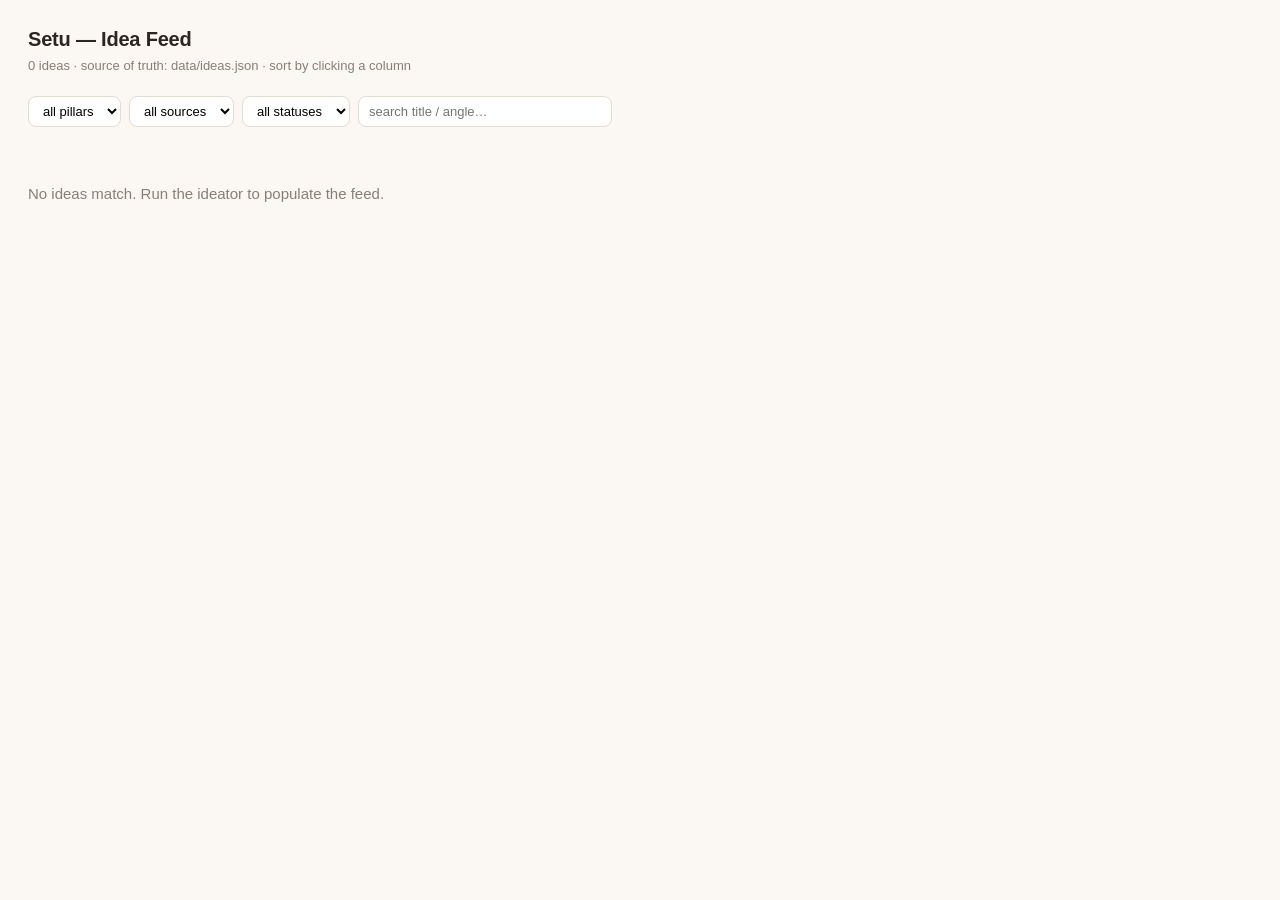
==== data/ideas-dashboard.html @ fad583c0 "chore: daily snapshot 2026-05-31" ====
<!doctype html>
<html lang="en"><head><meta charset="utf-8">
<meta name="viewport" content="width=device-width, initial-scale=1">
<title>Setu — Idea Feed</title>
<style>
  :root { --bg:#FBF7F2; --ink:#2B2622; --muted:#8A7F75; --line:#E6DCD0; --terra:#C25A3C; }
  * { box-sizing:border-box; }
  body { margin:0; font:15px/1.5 -apple-system,Segoe UI,Roboto,sans-serif; background:var(--bg); color:var(--ink); }
  header { padding:24px 28px 12px; }
  h1 { margin:0; font-size:20px; letter-spacing:-.01em; }
  .sub { color:var(--muted); font-size:13px; margin-top:2px; }
  .controls { display:flex; gap:8px; flex-wrap:wrap; padding:8px 28px 16px; }
  .controls select, .controls input { padding:6px 10px; border:1px solid var(--line); border-radius:8px; background:#fff; font-size:13px; }
  table { width:calc(100% - 56px); margin:0 28px 40px; border-collapse:collapse; background:#fff; border:1px solid var(--line); border-radius:12px; overflow:hidden; }
  th, td { text-align:left; padding:10px 12px; border-bottom:1px solid var(--line); vertical-align:top; }
  th { font-size:12px; text-transform:uppercase; letter-spacing:.04em; color:var(--muted); cursor:pointer; user-select:none; white-space:nowrap; }
  th:hover { color:var(--ink); }
  tr:last-child td { border-bottom:none; }
  .score { font-weight:700; font-variant-numeric:tabular-nums; }
  .title { font-weight:600; }
  .angle { color:var(--muted); font-size:13px; margin-top:2px; }
  .proof { font-size:12px; color:var(--terra); margin-top:4px; }
  .badge { display:inline-block; padding:2px 8px; border-radius:999px; font-size:11px; color:#fff; white-space:nowrap; }
  .dims { font-size:11px; color:var(--muted); font-variant-numeric:tabular-nums; white-space:nowrap; }
  .empty { padding:40px 28px; color:var(--muted); }
</style></head>
<body>
<header>
  <h1>Setu — Idea Feed</h1>
  <div class="sub">0 ideas · source of truth: data/ideas.json · sort by clicking a column</div>
</header>
<div class="controls">
  <select id="f-pillar"><option value="">all pillars</option></select>
  <select id="f-source"><option value="">all sources</option></select>
  <select id="f-status"><option value="">all statuses</option></select>
  <input id="f-search" placeholder="search title / angle…" size="28">
</div>
<div id="mount"></div>
<script>
const IDEAS = [];
const PILLAR_COLORS = {"build-receipts": "#C25A3C", "plain-english-takes": "#2F6F6A", "build-in-public": "#7A5C9E", "build-in-public-setu": "#7A5C9E", "contrarian": "#B5852A", "instagram-creative": "#9E5C7A"};
const SOURCE_BADGE = {"agent": "#2F6F6A", "user": "#C25A3C", "sister": "#9E5C7A"};
let sortKey = "total_score", sortDir = -1;

function uniq(key){ return [...new Set(IDEAS.map(i=>i[key]).filter(Boolean))].sort(); }
function fill(id,key){ const s=document.getElementById(id); uniq(key).forEach(v=>{const o=document.createElement("option");o.value=v;o.textContent=v;s.appendChild(o);}); }
fill("f-pillar","pillar"); fill("f-source","source"); fill("f-status","status");

function dims(s){ if(!s) return ""; const k=["pillar_fit","value_fit","new_info","lived_exp","proof_level","timeliness","effort"]; const lbl=["P","V","N","L","Pf","T","E"]; return k.map((x,i)=>lbl[i]+s[x]).join(" "); }

function render(){
  const fp=f("f-pillar"),fs=f("f-source"),fst=f("f-status"),q=f("f-search").toLowerCase();
  let rows=IDEAS.filter(i=>(!fp||i.pillar===fp)&&(!fs||i.source===fs)&&(!fst||i.status===fst)&&(!q||((i.title||"")+(i.angle||"")).toLowerCase().includes(q)));
  rows.sort((a,b)=>{const x=a[sortKey]??"",y=b[sortKey]??""; return (x>y?1:x<y?-1:0)*sortDir;});
  const mount=document.getElementById("mount");
  if(!rows.length){ mount.innerHTML='<div class="empty">No ideas match. Run the ideator to populate the feed.</div>'; return; }
  const head=[["title","Idea"],["pillar","Pillar"],["source","Source"],["total_score","Score"],["status","Status"]];
  let h='<table><thead><tr>'+head.map(([k,l])=>`<th data-k="${k}">${l}${sortKey===k?(sortDir<0?" ▾":" ▴"):""}</th>`).join("")+'<th>Dimensions</th></tr></thead><tbody>';
  rows.forEach(i=>{
    const pc=PILLAR_COLORS[i.pillar]||"#888", sc=SOURCE_BADGE[i.source]||"#888";
    h+=`<tr>
      <td><div class="title">${esc(i.title)}</div><div class="angle">${esc(i.angle||"")}</div>${i.proof_plan?`<div class="proof">▸ ${esc(i.proof_plan)}</div>`:""}</td>
      <td><span class="badge" style="background:${pc}">${esc(i.pillar||"")}</span></td>
      <td><span class="badge" style="background:${sc}">${esc(i.source||"")}</span></td>
      <td class="score">${(i.total_score??0).toFixed(2)}</td>
      <td>${esc(i.status||"")}</td>
      <td class="dims">${dims(i.scores)}</td>
    </tr>`;
  });
  mount.innerHTML=h+'</tbody></table>';
  mount.querySelectorAll("th[data-k]").forEach(th=>th.onclick=()=>{const k=th.dataset.k; if(sortKey===k)sortDir*=-1; else{sortKey=k;sortDir=(k==="total_score")?-1:1;} render();});
}
function f(id){return document.getElementById(id).value;}
function esc(s){return (s||"").replace(/[&<>]/g,c=>({"&":"&amp;","<":"&lt;",">":"&gt;"}[c]));}
["f-pillar","f-source","f-status","f-search"].forEach(id=>document.getElementById(id).oninput=render);
render();
</script>
</body></html>
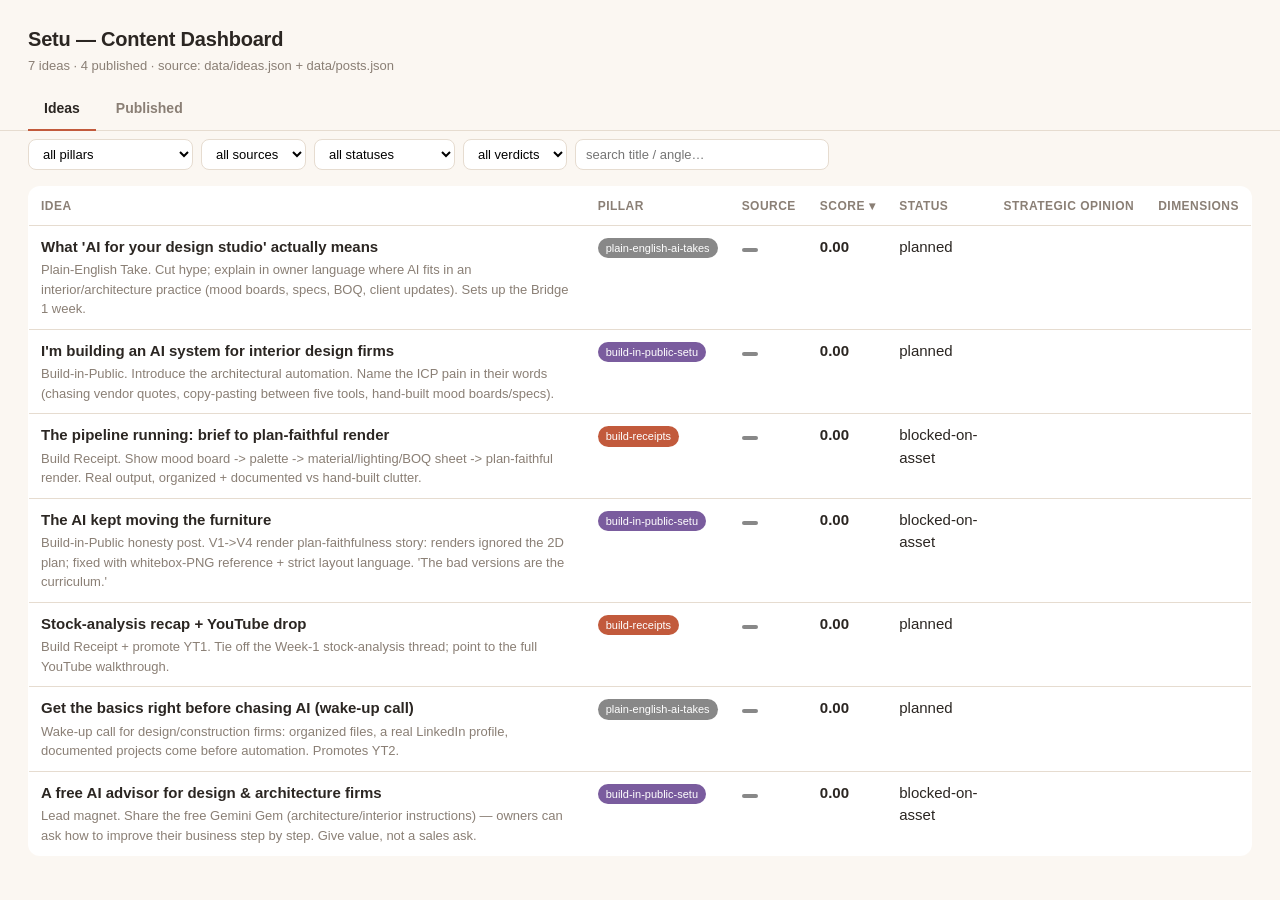
==== commit 90c7da50: "content-ideator v0.2: live router, Gemini Flash primary, strategic critique, weekly scheduler, publi" ====
--- a/data/ideas-dashboard.html
+++ b/data/ideas-dashboard.html
@@ -20,26 +20,55 @@
   .title { font-weight:600; }
   .angle { color:var(--muted); font-size:13px; margin-top:2px; }
   .proof { font-size:12px; color:var(--terra); margin-top:4px; }
+  .verdict-reason { font-size:12px; color:var(--muted); margin-top:3px; font-style:italic; }
+  .verdict-when { font-size:11px; color:var(--ink); margin-top:2px; }
   .badge { display:inline-block; padding:2px 8px; border-radius:999px; font-size:11px; color:#fff; white-space:nowrap; }
   .dims { font-size:11px; color:var(--muted); font-variant-numeric:tabular-nums; white-space:nowrap; }
   .empty { padding:40px 28px; color:var(--muted); }
+  .tabs { display:flex; gap:4px; padding:0 28px; border-bottom:1px solid var(--line); }
+  .tab { padding:10px 16px; font-size:14px; font-weight:600; color:var(--muted); cursor:pointer; border-bottom:2px solid transparent; margin-bottom:-1px; }
+  .tab.active { color:var(--ink); border-bottom-color:var(--terra); }
+  .pane { display:none; }
+  .pane.active { display:block; }
+  a.postlink { color:var(--terra); text-decoration:none; }
+  a.postlink:hover { text-decoration:underline; }
+  .nolink { color:var(--muted); font-size:12px; }
 </style></head>
 <body>
 <header>
-  <h1>Setu — Idea Feed</h1>
-  <div class="sub">0 ideas · source of truth: data/ideas.json · sort by clicking a column</div>
+  <h1>Setu — Content Dashboard</h1>
+  <div class="sub">7 ideas · 4 published · source: data/ideas.json + data/posts.json</div>
 </header>
-<div class="controls">
-  <select id="f-pillar"><option value="">all pillars</option></select>
-  <select id="f-source"><option value="">all sources</option></select>
-  <select id="f-status"><option value="">all statuses</option></select>
-  <input id="f-search" placeholder="search title / angle…" size="28">
+<div class="tabs">
+  <div class="tab active" data-pane="ideas">Ideas</div>
+  <div class="tab" data-pane="published">Published</div>
 </div>
-<div id="mount"></div>
+
+<div class="pane active" id="pane-ideas">
+  <div class="controls">
+    <select id="f-pillar"><option value="">all pillars</option></select>
+    <select id="f-source"><option value="">all sources</option></select>
+    <select id="f-status"><option value="">all statuses</option></select>
+    <select id="f-verdict"><option value="">all verdicts</option><option value="post_now">post now</option><option value="post_later">post later</option><option value="drop">drop</option></select>
+    <input id="f-search" placeholder="search title / angle…" size="28">
+  </div>
+  <div id="mount"></div>
+</div>
+
+<div class="pane" id="pane-published">
+  <div class="controls">
+    <select id="pf-platform"><option value="">all platforms</option></select>
+    <select id="pf-pillar"><option value="">all pillars</option></select>
+    <input id="pf-search" placeholder="search topic…" size="28">
+  </div>
+  <div id="pmount"></div>
+</div>
 <script>
-const IDEAS = [];
+const IDEAS = [{"id": "idea-001", "week": 2, "slot": "2026-06-01", "platform": "linkedin", "pillar": "plain-english-ai-takes", "title": "What 'AI for your design studio' actually means", "angle": "Plain-English Take. Cut hype; explain in owner language where AI fits in an interior/architecture practice (mood boards, specs, BOQ, client updates). Sets up the Bridge 1 week.", "icp": "Bridge 01 \u2014 interior/architecture/construction firms", "asset": null, "cta": "none", "status": "planned", "notes": "Keep it concrete with one interior example. No jargon."}, {"id": "idea-002", "week": 2, "slot": "2026-06-02", "platform": "linkedin", "pillar": "build-in-public-setu", "title": "I'm building an AI system for interior design firms", "angle": "Build-in-Public. Introduce the architectural automation. Name the ICP pain in their words (chasing vendor quotes, copy-pasting between five tools, hand-built mood boards/specs).", "icp": "Bridge 01", "asset": null, "cta": "none", "status": "planned", "notes": "First public Bridge 1 proof signal. Bridge metaphor hook."}, {"id": "idea-003", "week": 2, "slot": "2026-06-03", "platform": "linkedin", "pillar": "build-receipts", "title": "The pipeline running: brief to plan-faithful render", "angle": "Build Receipt. Show mood board -\u003e palette -\u003e material/lighting/BOQ sheet -\u003e plan-faithful render. Real output, organized + documented vs hand-built clutter.", "icp": "Bridge 01", "asset": {"type": "carousel_or_screenrec", "status": "NEEDS_USER", "note": "user supplies demo project + shareable render/sheets/screen-rec"}, "cta": "soft", "status": "blocked-on-asset", "notes": "Anonymize any real client name. Wed proof asset format TBD (screen-rec vs carousel)."}, {"id": "idea-004", "week": 2, "slot": "2026-06-04", "platform": "linkedin", "pillar": "build-in-public-setu", "title": "The AI kept moving the furniture", "angle": "Build-in-Public honesty post. V1-\u003eV4 render plan-faithfulness story: renders ignored the 2D plan; fixed with whitebox-PNG reference + strict layout language. 'The bad versions are the curriculum.'", "icp": "Bridge 01", "asset": {"type": "before_after_render", "status": "NEEDS_USER", "note": "user supplies V1 vs V4 render images"}, "cta": "soft", "status": "blocked-on-asset", "notes": "Strongest trust post of the week. Visual."}, {"id": "idea-005", "week": 2, "slot": "2026-06-05", "platform": "linkedin", "pillar": "build-receipts", "title": "Stock-analysis recap + YouTube drop", "angle": "Build Receipt + promote YT1. Tie off the Week-1 stock-analysis thread; point to the full YouTube walkthrough.", "icp": "general / intro", "asset": {"type": "youtube_link", "ref": "YT1", "source": "/Users/sistaseetaram/Desktop/Claude/LoomWalkthroughs/final_v2_nohud_1.2x.mp4", "status": "edit-ready"}, "cta": "none", "status": "planned", "notes": "First YouTube upload. Promote once on LinkedIn."}, {"id": "idea-006", "week": 2, "slot": "2026-06-06", "platform": "linkedin", "pillar": "plain-english-ai-takes", "title": "Get the basics right before chasing AI (wake-up call)", "angle": "Wake-up call for design/construction firms: organized files, a real LinkedIn profile, documented projects come before automation. Promotes YT2.", "icp": "Bridge 01", "asset": {"type": "youtube_link", "ref": "YT2", "status": "to-record"}, "cta": "soft (free Gem teaser)", "status": "planned", "notes": "LECTURE RISK \u2014 frame as 'here's what I keep seeing work', not 'you're doing it wrong'. Hard five-value check on Respect-the-owner before publish."}, {"id": "idea-007", "week": 2, "slot": "2026-06-07", "platform": "linkedin", "pillar": "build-in-public-setu", "title": "A free AI advisor for design \u0026 architecture firms", "angle": "Lead magnet. Share the free Gemini Gem (architecture/interior instructions) \u2014 owners can ask how to improve their business step by step. Give value, not a sales ask.", "icp": "Bridge 01", "asset": {"type": "gem_link", "status": "NEEDS_USER", "note": "user supplies public Gem URL + access method; lead capture is manual for now (DM automation is the separate outreach project)"}, "cta": "free tool (the real CTA of the week)", "status": "blocked-on-asset", "notes": "Closes YT2. Soft, value-first."}];
+const POSTS = [{"id": "post-004", "pillar": "build-receipts", "platform": "linkedin", "status": "published", "url": "https://www.linkedin.com/posts/sista-seetaram_n8n-buildinpublic-aiautomation-ugcPost-7466532934515122176-mPCr/", "hook": "Same workflow. Three versions. 94% cheaper.", "body": "Same workflow. Three versions. 94% cheaper.\n\nI recorded the walkthrough for my n8n stock analysis workflow.\n\nVersion 1 was one giant prompt.\nStatic company data, live prices, analysis rules, formatting rules. Everything went into one envelope.\n\nIt worked as a demo.\nIt cost about $1 per report.\n\nVersion 2 split the work into subworkflows: financials, stock data, index data, and formatting.\n\nBetter structure. Still not enough.\n\nVersion 3 added one small question before anything ran:\n\nDo I actually need to generate this report again?\n\nThat changed the cost from $1 to $0.06 per report.\nSame baseline model. Same output. 94% lower cost.\n\nThe useful part was not the final workflow.\n\nIt was the two bad versions before it.\n\nVariable names pointing nowhere.\nData mapping errors.\nNodes running too long on malformed input.\nThree nights lost to one character in one field name.\n\nMost tutorials show the finished automation.\nThey skip the versions that taught you why it works.\n\nThat is the part I am trying to document.\n\nV4 is already being rebuilt on a different architecture.\n\nWhat version are you on?\n\n#n8n #buildinpublic #AIautomation", "hashtags": ["#n8n", "#buildinpublic", "#AIautomation"], "topic": "Loom walkthrough: n8n stock analysis workflow evolution from $1 to $0.06 per report", "asset": {"type": "native_video", "path": "/Users/sistaseetaram/Desktop/Claude/LoomWalkthroughs/edit/final_v2_nohud_1.2x.mp4", "duration_seconds": 166.8, "source_loom": "https://www.loom.com/share/010fe108a29c4ed181aac42e0e3f9805"}, "numbers": {"cost_v1_usd": 1.0, "cost_v3_usd": 0.06, "cost_reduction_pct": 94, "video_duration_seconds": 166.8, "recording_speed": 1.2}, "word_count": 190, "created_at": "2026-05-30", "scheduled_at": null, "published_at": "2026-05-30"}, {"id": "post-003", "pillar": "build-in-public-setu", "platform": "linkedin", "status": "published", "url": "https://www.linkedin.com/posts/sista-seetaram_aiadoption-workflowautomation-share-7465485954850549760-5YWg/", "hook": "Setu brand values post", "body": "Brand values post \u2014 source: setu-brand-values-current-work.png. Values: Work not tech, Quiet over loud, Respect owners, Ship don't slide, Map before build. Current work: Bridge Zero + Setu Library.", "hashtags": ["#aiadoption", "#workflowautomation"], "topic": "Setu brand values \u2014 quiet principles for practical AI", "numbers": {}, "word_count": null, "created_at": "2026-05-28", "scheduled_at": null, "published_at": "2026-05-28"}, {"id": "post-002", "pillar": "build-in-public", "platform": "linkedin", "status": "published", "url": "https://www.linkedin.com/posts/sista-seetaram_buildinpublic-setu-share-7464732605263978496-JozW/", "hook": "Day 1 of building Setu in public.", "body": "Day 1 of building Setu in public.\n\nHere's what I shipped:\n\nA content system that routes every AI model call through a fallback chain. Primary fails \u2192 secondary. Secondary fails \u2192 tertiary. Automatic.\n\n8 task types. 3 models each. One router.\n\nAlso wrote 11 workflow SOPs. Platform rules, content pillars, audit schedules. The kind of documentation that makes the second week faster than the first.\n\n$5/day circuit breaker on Claude API. Costs stay tracked. No surprise bills.\n\nThat's how I build \u2014 foundation before facade.\n\nDo you build the infrastructure first, or ship and fix?\n\n#buildinpublic #setu", "hashtags": ["#buildinpublic", "#setu"], "topic": "Day 1 Setu launch \u2014 infrastructure shipped: model router, 11 SOPs, cost circuit breaker", "numbers": {"task_types": 8, "models_per_task": 3, "sops_written": 11, "daily_cost_circuit_breaker_usd": 5}, "word_count": 105, "created_at": "2026-05-23", "scheduled_at": null, "published_at": "2026-05-25"}, {"id": "post-001", "pillar": "build-receipts", "platform": "linkedin", "status": "published", "hook": "Same project. Third version. Finally makes sense.", "body": "Same project. Third version. Finally makes sense.\n\nV1: one massive prompt, everything fed in. $1 per report. Architecture: embarrassing.\n\nV2: discovered subworkflows. Split prompts. Static data separated from dynamic. Cost dropped.\n\nV3: verification before fetching. The model only sees what it needs.\n\n$0.06 per report now.\n\nI spent weeks before this following tutorials. Built every template. Understood nothing \u2014 because their data flows weren't breaking. Mine weren't either, because they weren't mine.\n\nNobody ships a good automation on the first try. Most tutorials show the finished thing. They skip the three versions before it.\n\nThe frustration is the curriculum.\n\nData mapping errors. Variable names pointing nowhere. A node running forever on malformed input. That's the actual class.\n\nV4 is coming.\n\nWhat version are you on?\n\n#n8n #buildinpublic", "hashtags": ["#n8n", "#buildinpublic"], "topic": "n8n stock analysis automation \u2014 3-version evolution, $1 \u2192 $0.06 cost reduction", "numbers": {"cost_v1_usd": 1.0, "cost_v3_usd": 0.06, "cost_reduction_pct": 94}, "word_count": 150, "created_at": "2026-05-23", "scheduled_at": null, "published_at": "2026-05-23"}];
 const PILLAR_COLORS = {"build-receipts": "#C25A3C", "plain-english-takes": "#2F6F6A", "build-in-public": "#7A5C9E", "build-in-public-setu": "#7A5C9E", "contrarian": "#B5852A", "instagram-creative": "#9E5C7A"};
 const SOURCE_BADGE = {"agent": "#2F6F6A", "user": "#C25A3C", "sister": "#9E5C7A"};
+const VERDICT_COLORS = {"post_now": "#2A7A4A", "post_later": "#B5852A", "drop": "#9E3030"};
 let sortKey = "total_score", sortDir = -1;
 
 function uniq(key){ return [...new Set(IDEAS.map(i=>i[key]).filter(Boolean))].sort(); }
@@ -48,14 +77,25 @@
 
 function dims(s){ if(!s) return ""; const k=["pillar_fit","value_fit","new_info","lived_exp","proof_level","timeliness","effort"]; const lbl=["P","V","N","L","Pf","T","E"]; return k.map((x,i)=>lbl[i]+s[x]).join(" "); }
 
+function verdictCell(op){
+  if(!op) return "";
+  const vc=VERDICT_COLORS[op.verdict]||"#888";
+  const label=(op.verdict||"").replace(/_/g," ");
+  return `<span class="badge" style="background:${vc}">${esc(label)}</span>`
+    +(op.reason?`<div class="verdict-reason">${esc(op.reason)}</div>`:"")
+    +(op.when_to_post&&op.when_to_post!=="now"?`<div class="verdict-when">→ ${esc(op.when_to_post)}</div>`:"");
+}
+
+function getVerdict(i){ return i.strategic_opinion&&i.strategic_opinion.verdict||""; }
+
 function render(){
-  const fp=f("f-pillar"),fs=f("f-source"),fst=f("f-status"),q=f("f-search").toLowerCase();
-  let rows=IDEAS.filter(i=>(!fp||i.pillar===fp)&&(!fs||i.source===fs)&&(!fst||i.status===fst)&&(!q||((i.title||"")+(i.angle||"")).toLowerCase().includes(q)));
+  const fp=f("f-pillar"),fs=f("f-source"),fst=f("f-status"),fv=f("f-verdict"),q=f("f-search").toLowerCase();
+  let rows=IDEAS.filter(i=>(!fp||i.pillar===fp)&&(!fs||i.source===fs)&&(!fst||i.status===fst)&&(!fv||getVerdict(i)===fv)&&(!q||((i.title||"")+(i.angle||"")).toLowerCase().includes(q)));
   rows.sort((a,b)=>{const x=a[sortKey]??"",y=b[sortKey]??""; return (x>y?1:x<y?-1:0)*sortDir;});
   const mount=document.getElementById("mount");
   if(!rows.length){ mount.innerHTML='<div class="empty">No ideas match. Run the ideator to populate the feed.</div>'; return; }
   const head=[["title","Idea"],["pillar","Pillar"],["source","Source"],["total_score","Score"],["status","Status"]];
-  let h='<table><thead><tr>'+head.map(([k,l])=>`<th data-k="${k}">${l}${sortKey===k?(sortDir<0?" ▾":" ▴"):""}</th>`).join("")+'<th>Dimensions</th></tr></thead><tbody>';
+  let h='<table><thead><tr>'+head.map(([k,l])=>`<th data-k="${k}">${l}${sortKey===k?(sortDir<0?" ▾":" ▴"):""}</th>`).join("")+'<th>Strategic Opinion</th><th>Dimensions</th></tr></thead><tbody>';
   rows.forEach(i=>{
     const pc=PILLAR_COLORS[i.pillar]||"#888", sc=SOURCE_BADGE[i.source]||"#888";
     h+=`<tr>
@@ -64,6 +104,7 @@
       <td><span class="badge" style="background:${sc}">${esc(i.source||"")}</span></td>
       <td class="score">${(i.total_score??0).toFixed(2)}</td>
       <td>${esc(i.status||"")}</td>
+      <td>${verdictCell(i.strategic_opinion)}</td>
       <td class="dims">${dims(i.scores)}</td>
     </tr>`;
   });
@@ -72,7 +113,44 @@
 }
 function f(id){return document.getElementById(id).value;}
 function esc(s){return (s||"").replace(/[&<>]/g,c=>({"&":"&amp;","<":"&lt;",">":"&gt;"}[c]));}
-["f-pillar","f-source","f-status","f-search"].forEach(id=>document.getElementById(id).oninput=render);
+["f-pillar","f-source","f-status","f-verdict","f-search"].forEach(id=>document.getElementById(id).oninput=render);
+
+// ---- Published tab ----
+function puniq(key){ return [...new Set(POSTS.map(p=>p[key]).filter(Boolean))].sort(); }
+function pfill(id,key){ const s=document.getElementById(id); puniq(key).forEach(v=>{const o=document.createElement("option");o.value=v;o.textContent=v;s.appendChild(o);}); }
+pfill("pf-platform","platform"); pfill("pf-pillar","pillar");
+
+function prender(){
+  const fp=f("pf-platform"),fpi=f("pf-pillar"),q=f("pf-search").toLowerCase();
+  let rows=POSTS.filter(p=>(!fp||p.platform===fp)&&(!fpi||p.pillar===fpi)&&(!q||((p.topic||"")+(p.hook||"")).toLowerCase().includes(q)));
+  const mount=document.getElementById("pmount");
+  if(!rows.length){ mount.innerHTML='<div class="empty">No published posts yet.</div>'; return; }
+  let h='<table><thead><tr><th>Date</th><th>Where</th><th>Pillar</th><th>Post</th><th>Link</th></tr></thead><tbody>';
+  rows.forEach(p=>{
+    const pc=PILLAR_COLORS[p.pillar]||"#888";
+    const title=p.topic||p.hook||p.id;
+    const link=p.url?`<a class="postlink" href="${esc(p.url)}" target="_blank" rel="noopener">open ↗</a>`:'<span class="nolink">no link</span>';
+    h+=`<tr>
+      <td style="white-space:nowrap">${esc(p.published_at||p.created_at||"")}</td>
+      <td><span class="badge" style="background:#2F6F6A">${esc(p.platform||"")}</span></td>
+      <td><span class="badge" style="background:${pc}">${esc(p.pillar||"")}</span></td>
+      <td><div class="title">${esc(title)}</div></td>
+      <td>${link}</td>
+    </tr>`;
+  });
+  mount.innerHTML=h+'</tbody></table>';
+}
+["pf-platform","pf-pillar","pf-search"].forEach(id=>document.getElementById(id).oninput=prender);
+
+// ---- Tab switching ----
+document.querySelectorAll(".tab").forEach(t=>t.onclick=()=>{
+  document.querySelectorAll(".tab").forEach(x=>x.classList.remove("active"));
+  document.querySelectorAll(".pane").forEach(x=>x.classList.remove("active"));
+  t.classList.add("active");
+  document.getElementById("pane-"+t.dataset.pane).classList.add("active");
+});
+
 render();
+prender();
 </script>
 </body></html>
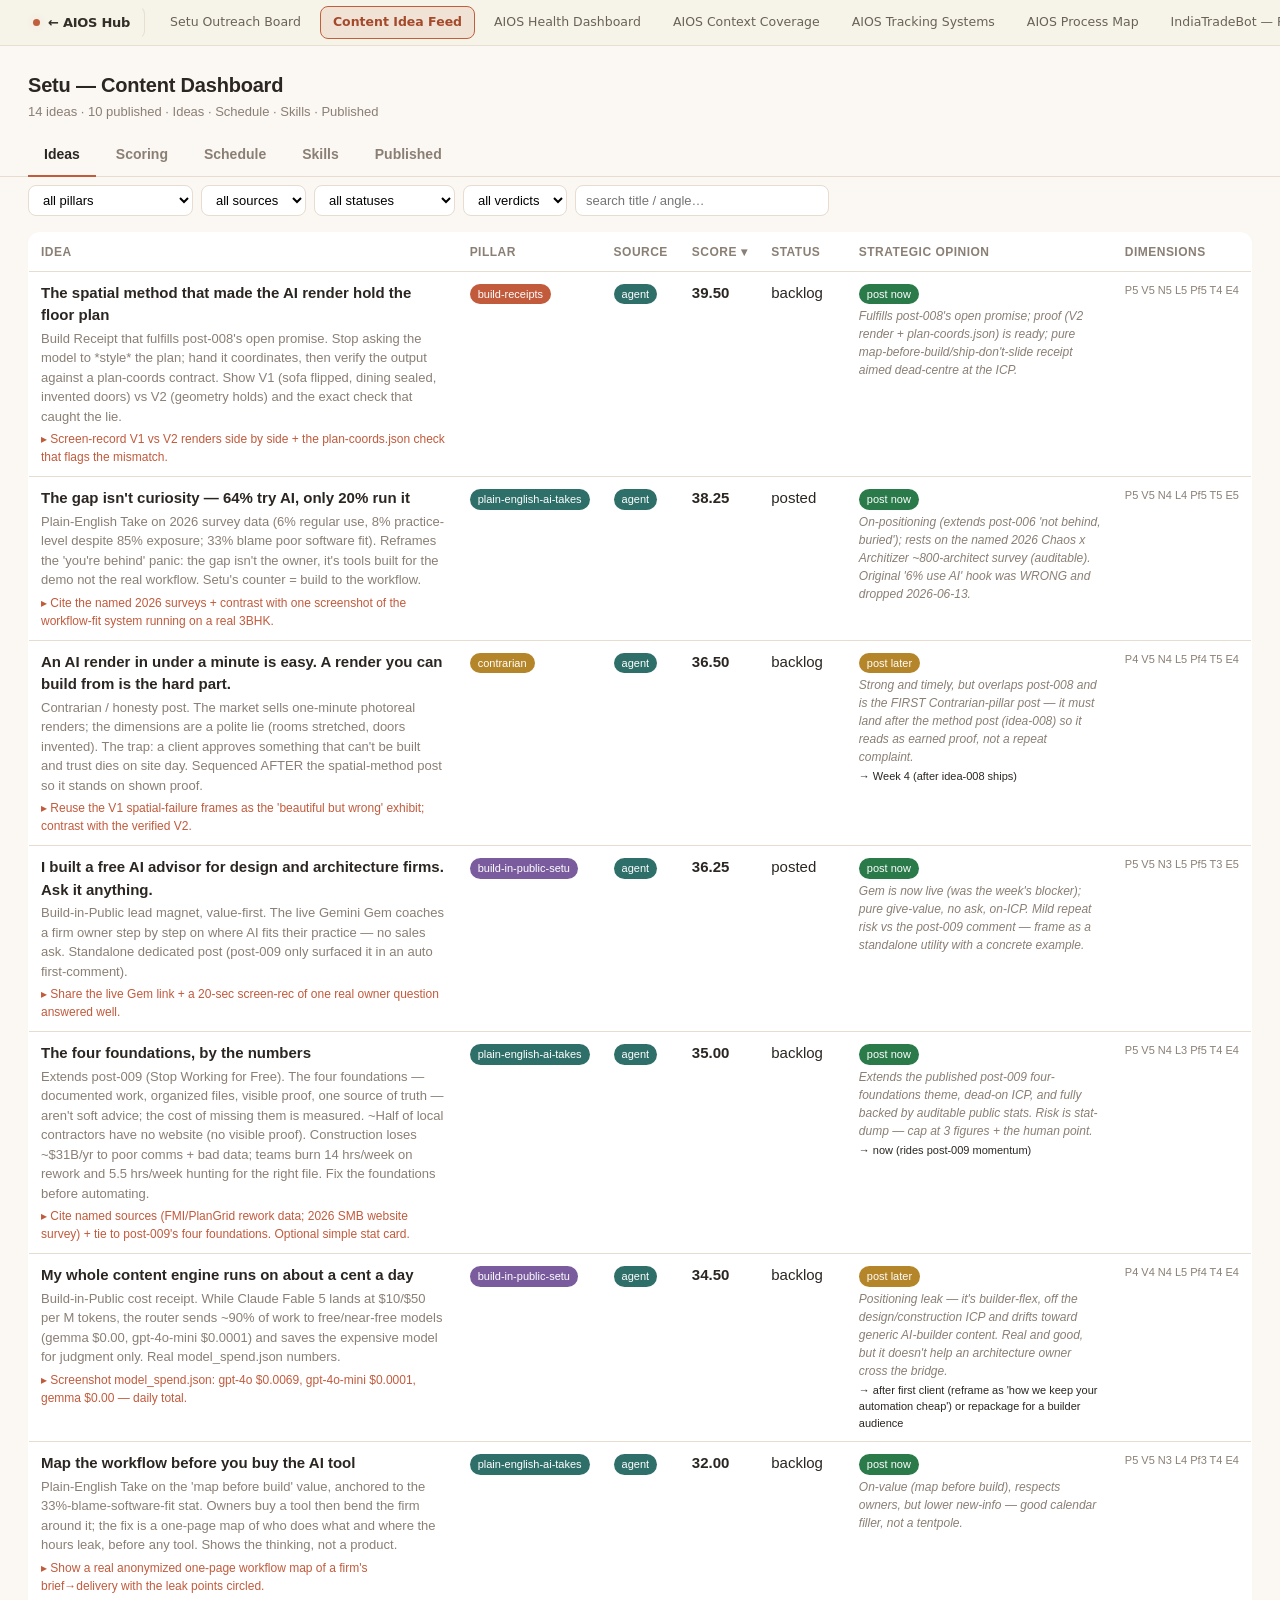
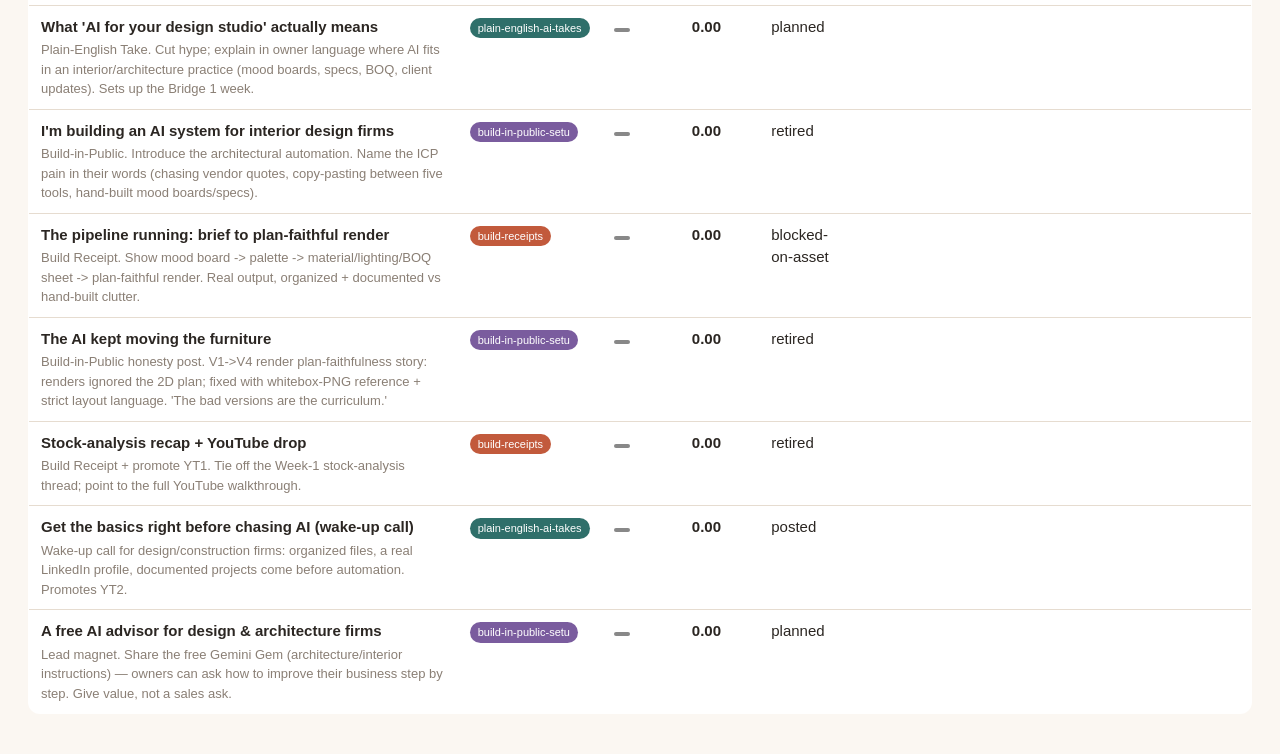
==== commit 4df24693: "chore: daily snapshot 2026-07-09" ====
--- a/data/ideas-dashboard.html
+++ b/data/ideas-dashboard.html
@@ -33,14 +33,53 @@
   a.postlink { color:var(--terra); text-decoration:none; }
   a.postlink:hover { text-decoration:underline; }
   .nolink { color:var(--muted); font-size:12px; }
+  .grp { margin:18px 28px 0; font-size:13px; text-transform:uppercase; letter-spacing:.05em; color:var(--muted); font-weight:700; }
+  .note { color:var(--muted); font-size:12px; margin-top:2px; }
+  .sumbar { display:flex; gap:8px; flex-wrap:wrap; padding:8px 28px 0; }
+  .sumpill { padding:4px 12px; border-radius:999px; font-size:12px; font-weight:700; color:#fff; }
+  .prep td { background:#FBF6EE; }
+  .legend2 { padding:12px 28px 0; color:var(--muted); font-size:12.5px; line-height:1.5; max-width:900px; }
+  .legend2 b { color:var(--terra); }
+  .scard { background:#fff; border:1px solid var(--line); border-radius:12px; margin:14px 28px; padding:16px 18px; max-width:760px; }
+  .scard-h { display:flex; justify-content:space-between; align-items:flex-start; gap:14px; flex-wrap:wrap; margin-bottom:12px; }
+  .scard-score { font-size:32px; font-weight:800; font-variant-numeric:tabular-nums; line-height:1; white-space:nowrap; }
+  .scard-score small { font-size:13px; color:var(--muted); font-weight:600; }
+  .scard-badges { margin-top:6px; display:flex; gap:6px; flex-wrap:wrap; }
+  .dimrow { display:grid; grid-template-columns:150px 1fr 26px; gap:10px; align-items:center; margin:6px 0; font-size:12px; }
+  .dimlbl { color:var(--ink); } .dimlbl span { color:var(--muted); }
+  .track { background:var(--line); border-radius:6px; height:12px; overflow:hidden; }
+  .fill { height:100%; border-radius:6px; }
+  .dimval { text-align:right; font-variant-numeric:tabular-nums; color:var(--muted); font-weight:700; }
+  .swatch { display:inline-block; width:10px; height:10px; border-radius:2px; vertical-align:middle; }
 </style></head>
 <body>
+<!-- AIOS-NAV-START -->
+<style>.aios-nav{--accent:#c15f3c;--accent-2:#a44a2b;--accent-bg:rgba(193,95,60,.11);--line:#e7dfd0;--text:#312f28;--muted:#6a6355}.aios-nav{position:sticky;top:0;z-index:60;display:flex;align-items:center;gap:6px;padding:0 20px;height:46px;overflow-x:auto;background:rgba(246,242,233,.92);backdrop-filter:saturate(140%) blur(12px);border-bottom:1px solid var(--line);font-family:-apple-system,BlinkMacSystemFont,"Segoe UI",system-ui,sans-serif}.aios-nav::-webkit-scrollbar{height:0}.aios-nav .aios-brand{display:flex;align-items:center;gap:8px;font-weight:700;font-size:13px;letter-spacing:-.02em;color:var(--text);padding-right:14px;margin-right:6px;border-right:1px solid var(--line);white-space:nowrap}.aios-nav .aios-brand .dot{width:7px;height:7px;border-radius:50%;background:var(--accent);box-shadow:0 0 8px var(--accent-bg)}.aios-nav a{display:inline-flex;align-items:center;gap:6px;padding:6px 12px;border-radius:8px;font-size:12.5px;font-weight:500;color:var(--muted);text-decoration:none;white-space:nowrap;transition:.13s;border:1px solid transparent}.aios-nav a:hover{color:var(--accent-2);background:var(--accent-bg);border-color:var(--accent-bg)}.aios-nav a.active{color:var(--accent-2);background:var(--accent-bg);border-color:var(--accent);font-weight:600}.aios-nav .aios-sp{flex:1}</style>
+<nav class="aios-nav">
+  <a href="file:///Users/sistaseetaram/Desktop/Antigravity/MyOSDemo/dashboards/index.html" class="aios-brand"><span class="dot"></span>&#8592; AIOS Hub</a>
+  <a href="file:///Users/sistaseetaram/Desktop/Claude/claude_projects/OutreachAutomation/dashboard/board.html">Setu Outreach Board</a>
+  <a href="file:///Users/sistaseetaram/Desktop/Claude/claude_projects/ContentGenerator/data/ideas-dashboard.html" class="active">Content Idea Feed</a>
+  <a href="file:///Users/sistaseetaram/Desktop/Antigravity/MyOSDemo/dashboards/health/index.html">AIOS Health Dashboard</a>
+  <a href="file:///Users/sistaseetaram/Desktop/Antigravity/MyOSDemo/dashboards/aios/context-coverage.html">AIOS Context Coverage</a>
+  <a href="file:///Users/sistaseetaram/Desktop/Antigravity/MyOSDemo/dashboards/aios/tracking-systems.html">AIOS Tracking Systems</a>
+  <a href="file:///Users/sistaseetaram/Desktop/Antigravity/MyOSDemo/dashboards/aios/process-map.html">AIOS Process Map</a>
+  <a href="file:///Users/sistaseetaram/Desktop/Claude/claude_projects/IndiaTradeBot/reports/summary.html">IndiaTradeBot — Phase 6.5 Backtest Gate</a>
+  <a href="file:///Users/sistaseetaram/Desktop/Claude/SharedInfra/model_orchestrator/dashboard.html">Model Orchestrator Panel</a>
+  <a href="file:///Users/sistaseetaram/Desktop/Antigravity/MyOSDemo/dashboards/aios/vault-status.html">AIOS Secrets World (Vault)</a>
+  <a href="file:///Users/sistaseetaram/Desktop/Antigravity/MyOSDemo/dashboards/aios/vault-manager.html">Vault Manager</a>
+  <span class="aios-sp"></span>
+</nav>
+<!-- AIOS-NAV-END -->
+
 <header>
   <h1>Setu — Content Dashboard</h1>
-  <div class="sub">7 ideas · 4 published · source: data/ideas.json + data/posts.json</div>
+  <div class="sub">14 ideas · 10 published · Ideas · Schedule · Skills · Published</div>
 </header>
 <div class="tabs">
   <div class="tab active" data-pane="ideas">Ideas</div>
+  <div class="tab" data-pane="scoring">Scoring</div>
+  <div class="tab" data-pane="schedule">Schedule</div>
+  <div class="tab" data-pane="skills">Skills</div>
   <div class="tab" data-pane="published">Published</div>
 </div>
 
@@ -55,6 +94,32 @@
   <div id="mount"></div>
 </div>
 
+<div class="pane" id="pane-scoring">
+  <div class="controls">
+    <select id="cf-pillar"><option value="">all pillars</option></select>
+    <select id="cf-verdict"><option value="">all verdicts</option><option value="post_now">post now</option><option value="post_later">post later</option><option value="drop">drop</option></select>
+  </div>
+  <div id="cmount"></div>
+</div>
+
+<div class="pane" id="pane-schedule">
+  <div class="controls">
+    <select id="sf-week"><option value="">all weeks</option></select>
+    <select id="sf-pillar"><option value="">all pillars</option></select>
+    <select id="sf-action"><option value="">all actions</option></select>
+  </div>
+  <div id="smount"></div>
+</div>
+
+<div class="pane" id="pane-skills">
+  <div class="controls">
+    <select id="kf-status"><option value="">all statuses</option></select>
+    <select id="kf-kind"><option value="">all kinds</option></select>
+    <input id="kf-search" placeholder="search skill / note…" size="28">
+  </div>
+  <div id="kmount"></div>
+</div>
+
 <div class="pane" id="pane-published">
   <div class="controls">
     <select id="pf-platform"><option value="">all platforms</option></select>
@@ -64,11 +129,15 @@
   <div id="pmount"></div>
 </div>
 <script>
-const IDEAS = [{"id": "idea-001", "week": 2, "slot": "2026-06-01", "platform": "linkedin", "pillar": "plain-english-ai-takes", "title": "What 'AI for your design studio' actually means", "angle": "Plain-English Take. Cut hype; explain in owner language where AI fits in an interior/architecture practice (mood boards, specs, BOQ, client updates). Sets up the Bridge 1 week.", "icp": "Bridge 01 \u2014 interior/architecture/construction firms", "asset": null, "cta": "none", "status": "planned", "notes": "Keep it concrete with one interior example. No jargon."}, {"id": "idea-002", "week": 2, "slot": "2026-06-02", "platform": "linkedin", "pillar": "build-in-public-setu", "title": "I'm building an AI system for interior design firms", "angle": "Build-in-Public. Introduce the architectural automation. Name the ICP pain in their words (chasing vendor quotes, copy-pasting between five tools, hand-built mood boards/specs).", "icp": "Bridge 01", "asset": null, "cta": "none", "status": "planned", "notes": "First public Bridge 1 proof signal. Bridge metaphor hook."}, {"id": "idea-003", "week": 2, "slot": "2026-06-03", "platform": "linkedin", "pillar": "build-receipts", "title": "The pipeline running: brief to plan-faithful render", "angle": "Build Receipt. Show mood board -\u003e palette -\u003e material/lighting/BOQ sheet -\u003e plan-faithful render. Real output, organized + documented vs hand-built clutter.", "icp": "Bridge 01", "asset": {"type": "carousel_or_screenrec", "status": "NEEDS_USER", "note": "user supplies demo project + shareable render/sheets/screen-rec"}, "cta": "soft", "status": "blocked-on-asset", "notes": "Anonymize any real client name. Wed proof asset format TBD (screen-rec vs carousel)."}, {"id": "idea-004", "week": 2, "slot": "2026-06-04", "platform": "linkedin", "pillar": "build-in-public-setu", "title": "The AI kept moving the furniture", "angle": "Build-in-Public honesty post. V1-\u003eV4 render plan-faithfulness story: renders ignored the 2D plan; fixed with whitebox-PNG reference + strict layout language. 'The bad versions are the curriculum.'", "icp": "Bridge 01", "asset": {"type": "before_after_render", "status": "NEEDS_USER", "note": "user supplies V1 vs V4 render images"}, "cta": "soft", "status": "blocked-on-asset", "notes": "Strongest trust post of the week. Visual."}, {"id": "idea-005", "week": 2, "slot": "2026-06-05", "platform": "linkedin", "pillar": "build-receipts", "title": "Stock-analysis recap + YouTube drop", "angle": "Build Receipt + promote YT1. Tie off the Week-1 stock-analysis thread; point to the full YouTube walkthrough.", "icp": "general / intro", "asset": {"type": "youtube_link", "ref": "YT1", "source": "/Users/sistaseetaram/Desktop/Claude/LoomWalkthroughs/final_v2_nohud_1.2x.mp4", "status": "edit-ready"}, "cta": "none", "status": "planned", "notes": "First YouTube upload. Promote once on LinkedIn."}, {"id": "idea-006", "week": 2, "slot": "2026-06-06", "platform": "linkedin", "pillar": "plain-english-ai-takes", "title": "Get the basics right before chasing AI (wake-up call)", "angle": "Wake-up call for design/construction firms: organized files, a real LinkedIn profile, documented projects come before automation. Promotes YT2.", "icp": "Bridge 01", "asset": {"type": "youtube_link", "ref": "YT2", "status": "to-record"}, "cta": "soft (free Gem teaser)", "status": "planned", "notes": "LECTURE RISK \u2014 frame as 'here's what I keep seeing work', not 'you're doing it wrong'. Hard five-value check on Respect-the-owner before publish."}, {"id": "idea-007", "week": 2, "slot": "2026-06-07", "platform": "linkedin", "pillar": "build-in-public-setu", "title": "A free AI advisor for design \u0026 architecture firms", "angle": "Lead magnet. Share the free Gemini Gem (architecture/interior instructions) \u2014 owners can ask how to improve their business step by step. Give value, not a sales ask.", "icp": "Bridge 01", "asset": {"type": "gem_link", "status": "NEEDS_USER", "note": "user supplies public Gem URL + access method; lead capture is manual for now (DM automation is the separate outreach project)"}, "cta": "free tool (the real CTA of the week)", "status": "blocked-on-asset", "notes": "Closes YT2. Soft, value-first."}];
-const POSTS = [{"id": "post-004", "pillar": "build-receipts", "platform": "linkedin", "status": "published", "url": "https://www.linkedin.com/posts/sista-seetaram_n8n-buildinpublic-aiautomation-ugcPost-7466532934515122176-mPCr/", "hook": "Same workflow. Three versions. 94% cheaper.", "body": "Same workflow. Three versions. 94% cheaper.\n\nI recorded the walkthrough for my n8n stock analysis workflow.\n\nVersion 1 was one giant prompt.\nStatic company data, live prices, analysis rules, formatting rules. Everything went into one envelope.\n\nIt worked as a demo.\nIt cost about $1 per report.\n\nVersion 2 split the work into subworkflows: financials, stock data, index data, and formatting.\n\nBetter structure. Still not enough.\n\nVersion 3 added one small question before anything ran:\n\nDo I actually need to generate this report again?\n\nThat changed the cost from $1 to $0.06 per report.\nSame baseline model. Same output. 94% lower cost.\n\nThe useful part was not the final workflow.\n\nIt was the two bad versions before it.\n\nVariable names pointing nowhere.\nData mapping errors.\nNodes running too long on malformed input.\nThree nights lost to one character in one field name.\n\nMost tutorials show the finished automation.\nThey skip the versions that taught you why it works.\n\nThat is the part I am trying to document.\n\nV4 is already being rebuilt on a different architecture.\n\nWhat version are you on?\n\n#n8n #buildinpublic #AIautomation", "hashtags": ["#n8n", "#buildinpublic", "#AIautomation"], "topic": "Loom walkthrough: n8n stock analysis workflow evolution from $1 to $0.06 per report", "asset": {"type": "native_video", "path": "/Users/sistaseetaram/Desktop/Claude/LoomWalkthroughs/edit/final_v2_nohud_1.2x.mp4", "duration_seconds": 166.8, "source_loom": "https://www.loom.com/share/010fe108a29c4ed181aac42e0e3f9805"}, "numbers": {"cost_v1_usd": 1.0, "cost_v3_usd": 0.06, "cost_reduction_pct": 94, "video_duration_seconds": 166.8, "recording_speed": 1.2}, "word_count": 190, "created_at": "2026-05-30", "scheduled_at": null, "published_at": "2026-05-30"}, {"id": "post-003", "pillar": "build-in-public-setu", "platform": "linkedin", "status": "published", "url": "https://www.linkedin.com/posts/sista-seetaram_aiadoption-workflowautomation-share-7465485954850549760-5YWg/", "hook": "Setu brand values post", "body": "Brand values post \u2014 source: setu-brand-values-current-work.png. Values: Work not tech, Quiet over loud, Respect owners, Ship don't slide, Map before build. Current work: Bridge Zero + Setu Library.", "hashtags": ["#aiadoption", "#workflowautomation"], "topic": "Setu brand values \u2014 quiet principles for practical AI", "numbers": {}, "word_count": null, "created_at": "2026-05-28", "scheduled_at": null, "published_at": "2026-05-28"}, {"id": "post-002", "pillar": "build-in-public", "platform": "linkedin", "status": "published", "url": "https://www.linkedin.com/posts/sista-seetaram_buildinpublic-setu-share-7464732605263978496-JozW/", "hook": "Day 1 of building Setu in public.", "body": "Day 1 of building Setu in public.\n\nHere's what I shipped:\n\nA content system that routes every AI model call through a fallback chain. Primary fails \u2192 secondary. Secondary fails \u2192 tertiary. Automatic.\n\n8 task types. 3 models each. One router.\n\nAlso wrote 11 workflow SOPs. Platform rules, content pillars, audit schedules. The kind of documentation that makes the second week faster than the first.\n\n$5/day circuit breaker on Claude API. Costs stay tracked. No surprise bills.\n\nThat's how I build \u2014 foundation before facade.\n\nDo you build the infrastructure first, or ship and fix?\n\n#buildinpublic #setu", "hashtags": ["#buildinpublic", "#setu"], "topic": "Day 1 Setu launch \u2014 infrastructure shipped: model router, 11 SOPs, cost circuit breaker", "numbers": {"task_types": 8, "models_per_task": 3, "sops_written": 11, "daily_cost_circuit_breaker_usd": 5}, "word_count": 105, "created_at": "2026-05-23", "scheduled_at": null, "published_at": "2026-05-25"}, {"id": "post-001", "pillar": "build-receipts", "platform": "linkedin", "status": "published", "hook": "Same project. Third version. Finally makes sense.", "body": "Same project. Third version. Finally makes sense.\n\nV1: one massive prompt, everything fed in. $1 per report. Architecture: embarrassing.\n\nV2: discovered subworkflows. Split prompts. Static data separated from dynamic. Cost dropped.\n\nV3: verification before fetching. The model only sees what it needs.\n\n$0.06 per report now.\n\nI spent weeks before this following tutorials. Built every template. Understood nothing \u2014 because their data flows weren't breaking. Mine weren't either, because they weren't mine.\n\nNobody ships a good automation on the first try. Most tutorials show the finished thing. They skip the three versions before it.\n\nThe frustration is the curriculum.\n\nData mapping errors. Variable names pointing nowhere. A node running forever on malformed input. That's the actual class.\n\nV4 is coming.\n\nWhat version are you on?\n\n#n8n #buildinpublic", "hashtags": ["#n8n", "#buildinpublic"], "topic": "n8n stock analysis automation \u2014 3-version evolution, $1 \u2192 $0.06 cost reduction", "numbers": {"cost_v1_usd": 1.0, "cost_v3_usd": 0.06, "cost_reduction_pct": 94}, "word_count": 150, "created_at": "2026-05-23", "scheduled_at": null, "published_at": "2026-05-23"}];
-const PILLAR_COLORS = {"build-receipts": "#C25A3C", "plain-english-takes": "#2F6F6A", "build-in-public": "#7A5C9E", "build-in-public-setu": "#7A5C9E", "contrarian": "#B5852A", "instagram-creative": "#9E5C7A"};
+const IDEAS = [{"id": "idea-008", "created_at": "2026-06-12", "run_id": "idea-1781202600", "title": "The spatial method that made the AI render hold the floor plan", "angle": "Build Receipt that fulfills post-008's open promise. Stop asking the model to *style* the plan; hand it coordinates, then verify the output against a plan-coords contract. Show V1 (sofa flipped, dining sealed, invented doors) vs V2 (geometry holds) and the exact check that caught the lie.", "pillar": "build-receipts", "platform": "linkedin", "source": "agent", "scores": {"pillar_fit": 5, "value_fit": 5, "new_info": 5, "lived_exp": 5, "proof_level": 5, "timeliness": 4, "effort": 4}, "total_score": 39.5, "proof_plan": "Screen-record V1 vs V2 renders side by side + the plan-coords.json check that flags the mismatch.", "supporting_research": [{"headline": "AI renders do not preserve exact proportions; dimensional accuracy not guaranteed", "source_url": "https://virtualspaces.tech/blog/the-future-of-interior-design-visualization-ai-transforming-2d-to-3d"}, {"headline": "post-008 teased 'the exact spatial method that made the plan stick'", "source_url": "internal:posts.json#post-008"}, {"headline": "plan-coords.json verification contract", "source_url": "internal:.tmp/visuals/post008/"}], "status": "backlog", "strategic_opinion": {"verdict": "post_now", "reason": "Fulfills post-008's open promise; proof (V2 render + plan-coords.json) is ready; pure map-before-build/ship-don't-slide receipt aimed dead-centre at the ICP.", "when_to_post": "now", "timing_note": "ASSET READY (V1 vs V4 demo recorded 2026-06). Top priority \u2014 fulfills post-008 promise."}, "asset_ready": true}, {"id": "idea-009", "created_at": "2026-06-12", "run_id": "idea-1781202600", "title": "The gap isn't curiosity \u2014 64% try AI, only 20% run it", "angle": "Plain-English Take on 2026 survey data (6% regular use, 8% practice-level despite 85% exposure; 33% blame poor software fit). Reframes the 'you're behind' panic: the gap isn't the owner, it's tools built for the demo not the real workflow. Setu's counter = build to the workflow.", "pillar": "plain-english-ai-takes", "platform": "linkedin", "source": "agent", "scores": {"pillar_fit": 5, "value_fit": 5, "new_info": 4, "lived_exp": 4, "proof_level": 5, "timeliness": 5, "effort": 5}, "total_score": 38.25, "proof_plan": "Cite the named 2026 surveys + contrast with one screenshot of the workflow-fit system running on a real 3BHK.", "supporting_research": [{"headline": "Only 6% of architects regularly use AI; 8% of firms at practice level despite 85% exposure", "source_url": "https://virtualspaces.tech/blog/ai-architecture-interior-design-adoption-gap-foursite-remodroom"}, {"headline": "33% cite poor compatibility with current software as the key obstacle", "source_url": "https://blog.chaos.com/the-state-of-ai-in-architecture-survey-insights"}], "status": "posted", "strategic_opinion": {"verdict": "post_now", "reason": "On-positioning (extends post-006 'not behind, buried'); rests on the named 2026 Chaos x Architizer ~800-architect survey (auditable). Original '6% use AI' hook was WRONG and dropped 2026-06-13.", "when_to_post": "now", "timing_note": "Stats verified 2026-06-13: use 64/20 gap + 33/48/70/74; do NOT use 6% or 85%-exposure."}, "draft_path": "data/drafts/2026-06-12-only-6pct-use-ai/linkedin-post.md", "post_id": "post-010"}, {"id": "idea-011", "created_at": "2026-06-12", "run_id": "idea-1781202600", "title": "An AI render in under a minute is easy. A render you can build from is the hard part.", "angle": "Contrarian / honesty post. The market sells one-minute photoreal renders; the dimensions are a polite lie (rooms stretched, doors invented). The trap: a client approves something that can't be built and trust dies on site day. Sequenced AFTER the spatial-method post so it stands on shown proof.", "pillar": "contrarian", "platform": "linkedin", "source": "agent", "scores": {"pillar_fit": 4, "value_fit": 5, "new_info": 4, "lived_exp": 5, "proof_level": 4, "timeliness": 5, "effort": 4}, "total_score": 36.5, "proof_plan": "Reuse the V1 spatial-failure frames as the 'beautiful but wrong' exhibit; contrast with the verified V2.", "supporting_research": [{"headline": "AI tools stretch or compress room dimensions interpreting floor plans", "source_url": "https://genroom.io/blog/ai-design-from-floor-plan"}, {"headline": "AI render in under a minute marketed as turnkey", "source_url": "https://www.aimagicx.com/blog/ai-architectural-rendering-visualization-guide-2026"}], "status": "backlog", "strategic_opinion": {"verdict": "post_later", "reason": "Strong and timely, but overlaps post-008 and is the FIRST Contrarian-pillar post \u2014 it must land after the method post (idea-008) so it reads as earned proof, not a repeat complaint.", "when_to_post": "Week 4 (after idea-008 ships)", "timing_note": "Unlocks once idea-008 is published; Contrarian pillar gate (2-3 Build Receipts) already met."}}, {"id": "idea-010", "created_at": "2026-06-12", "run_id": "idea-1781202600", "title": "I built a free AI advisor for design and architecture firms. Ask it anything.", "angle": "Build-in-Public lead magnet, value-first. The live Gemini Gem coaches a firm owner step by step on where AI fits their practice \u2014 no sales ask. Standalone dedicated post (post-009 only surfaced it in an auto first-comment).", "pillar": "build-in-public-setu", "platform": "linkedin", "source": "agent", "scores": {"pillar_fit": 5, "value_fit": 5, "new_info": 3, "lived_exp": 5, "proof_level": 5, "timeliness": 3, "effort": 5}, "total_score": 36.25, "proof_plan": "Share the live Gem link + a 20-sec screen-rec of one real owner question answered well.", "supporting_research": [{"headline": "Gem live at https://da.gd/z52I, already used in post-009 first comment", "source_url": "internal:posts.json#post-009"}], "status": "posted", "strategic_opinion": {"verdict": "post_now", "reason": "Gem is now live (was the week's blocker); pure give-value, no ask, on-ICP. Mild repeat risk vs the post-009 comment \u2014 frame as a standalone utility with a concrete example.", "when_to_post": "now", "timing_note": "Value-first; one concrete example question, not a feature list."}, "notes": "", "post_record_pending": true}, {"id": "idea-014", "created_at": "2026-06-13", "run_id": "idea-1781202600", "title": "The four foundations, by the numbers", "angle": "Extends post-009 (Stop Working for Free). The four foundations \u2014 documented work, organized files, visible proof, one source of truth \u2014 aren't soft advice; the cost of missing them is measured. ~Half of local contractors have no website (no visible proof). Construction loses ~$31B/yr to poor comms + bad data; teams burn 14 hrs/week on rework and 5.5 hrs/week hunting for the right file. Fix the foundations before automating.", "pillar": "plain-english-ai-takes", "platform": "linkedin", "source": "agent", "scores": {"pillar_fit": 5, "value_fit": 5, "new_info": 4, "lived_exp": 3, "proof_level": 5, "timeliness": 4, "effort": 4}, "total_score": 35.0, "proof_plan": "Cite named sources (FMI/PlanGrid rework data; 2026 SMB website survey) + tie to post-009's four foundations. Optional simple stat card.", "supporting_research": [{"headline": "45-56% of local contractors/tradespeople have no website", "source_url": "https://b2bleadfinder.io/blog/small-business-without-website-statistics"}, {"headline": "Miscommunication + bad data = 48% of rework; ~$31.3B/yr construction cost; 14h/wk rework, 5.5h/wk hunting data", "source_url": "https://www.forconstructionpros.com/business/business-services/financing-insurance-leasing/press-release/21015974/plangrid-poor-communication-rework-bad-data-management-cost-construction-industry-177b-annually"}, {"headline": "~27% of small businesses have no website; 62% of customers ignore no-web-presence businesses", "source_url": "https://www.networksolutions.com/blog/small-business-website-statistics/"}], "status": "backlog", "strategic_opinion": {"verdict": "post_now", "reason": "Extends the published post-009 four-foundations theme, dead-on ICP, and fully backed by auditable public stats. Risk is stat-dump \u2014 cap at 3 figures + the human point.", "when_to_post": "now (rides post-009 momentum)", "timing_note": "Use ONLY verified figures; label construction-industry stats as such, do not imply interior-design-specific. No fabricated composite 'four-pillars readiness' stat \u2014 it does not exist publicly."}}, {"id": "idea-013", "created_at": "2026-06-12", "run_id": "idea-1781202600", "title": "My whole content engine runs on about a cent a day", "angle": "Build-in-Public cost receipt. While Claude Fable 5 lands at $10/$50 per M tokens, the router sends ~90% of work to free/near-free models (gemma $0.00, gpt-4o-mini $0.0001) and saves the expensive model for judgment only. Real model_spend.json numbers.", "pillar": "build-in-public-setu", "platform": "linkedin", "source": "agent", "scores": {"pillar_fit": 4, "value_fit": 4, "new_info": 4, "lived_exp": 5, "proof_level": 4, "timeliness": 4, "effort": 4}, "total_score": 34.5, "proof_plan": "Screenshot model_spend.json: gpt-4o $0.0069, gpt-4o-mini $0.0001, gemma $0.00 \u2014 daily total.", "supporting_research": [{"headline": "Claude Fable 5 GA Jun 9 at $10/$50 per M tokens", "source_url": "https://thehackernews.com/2026/06/anthropic-releases-claude-fable-5-its.html"}, {"headline": "real router spend numbers", "source_url": "internal:model_spend.json"}], "status": "backlog", "strategic_opinion": {"verdict": "post_later", "reason": "Positioning leak \u2014 it's builder-flex, off the design/construction ICP and drifts toward generic AI-builder content. Real and good, but it doesn't help an architecture owner cross the bridge.", "when_to_post": "after first client (reframe as 'how we keep your automation cheap') or repackage for a builder audience", "timing_note": "Reframe to client value before posting; as-is it's off-ICP."}}, {"id": "idea-012", "created_at": "2026-06-12", "run_id": "idea-1781202600", "title": "Map the workflow before you buy the AI tool", "angle": "Plain-English Take on the 'map before build' value, anchored to the 33%-blame-software-fit stat. Owners buy a tool then bend the firm around it; the fix is a one-page map of who does what and where the hours leak, before any tool. Shows the thinking, not a product.", "pillar": "plain-english-ai-takes", "platform": "linkedin", "source": "agent", "scores": {"pillar_fit": 5, "value_fit": 5, "new_info": 3, "lived_exp": 4, "proof_level": 3, "timeliness": 4, "effort": 4}, "total_score": 32.0, "proof_plan": "Show a real anonymized one-page workflow map of a firm's brief\u2192delivery with the leak points circled.", "supporting_research": [{"headline": "33% cite poor software compatibility as the key AI obstacle", "source_url": "https://blog.chaos.com/the-state-of-ai-in-architecture-survey-insights"}], "status": "backlog", "strategic_opinion": {"verdict": "post_now", "reason": "On-value (map before build), respects owners, but lower new-info \u2014 good calendar filler, not a tentpole.", "when_to_post": "now", "timing_note": "Needs a clean anonymized workflow-map graphic."}}, {"id": "idea-001", "week": 2, "slot": "2026-06-01", "platform": "linkedin", "pillar": "plain-english-ai-takes", "title": "What 'AI for your design studio' actually means", "angle": "Plain-English Take. Cut hype; explain in owner language where AI fits in an interior/architecture practice (mood boards, specs, BOQ, client updates). Sets up the Bridge 1 week.", "icp": "Bridge 01 \u2014 interior/architecture/construction firms", "asset": null, "cta": "none", "status": "planned", "notes": "Keep it concrete with one interior example. No jargon."}, {"id": "idea-002", "week": 2, "slot": "2026-06-02", "platform": "linkedin", "pillar": "build-in-public-setu", "title": "I'm building an AI system for interior design firms", "angle": "Build-in-Public. Introduce the architectural automation. Name the ICP pain in their words (chasing vendor quotes, copy-pasting between five tools, hand-built mood boards/specs).", "icp": "Bridge 01", "asset": null, "cta": "none", "status": "retired", "notes": "First public Bridge 1 proof signal. Bridge metaphor hook.", "retired_reason": "Duplicate \u2014 post-006 (Setu means bridge) already did Bridge 1 intro, ICP pain, honest build status. Retired 2026-06-11."}, {"id": "idea-003", "week": 2, "slot": "2026-06-03", "platform": "linkedin", "pillar": "build-receipts", "title": "The pipeline running: brief to plan-faithful render", "angle": "Build Receipt. Show mood board -\u003e palette -\u003e material/lighting/BOQ sheet -\u003e plan-faithful render. Real output, organized + documented vs hand-built clutter.", "icp": "Bridge 01", "asset": {"type": "carousel_or_screenrec", "status": "NEEDS_USER", "note": "user supplies demo project + shareable render/sheets/screen-rec"}, "cta": "soft", "status": "blocked-on-asset", "notes": "Anonymize any real client name. Wed proof asset format TBD (screen-rec vs carousel)."}, {"id": "idea-004", "week": 2, "slot": "2026-06-04", "platform": "linkedin", "pillar": "build-in-public-setu", "title": "The AI kept moving the furniture", "angle": "Build-in-Public honesty post. V1-\u003eV4 render plan-faithfulness story: renders ignored the 2D plan; fixed with whitebox-PNG reference + strict layout language. 'The bad versions are the curriculum.'", "icp": "Bridge 01", "asset": {"type": "before_after_render", "status": "NEEDS_USER", "note": "user supplies V1 vs V4 render images"}, "cta": "soft", "status": "retired", "notes": "Strongest trust post of the week. Visual.", "retired_reason": "Duplicate \u2014 post-008 (Everyone keeps asking to see the renders) already covered V1 spatial failures story (sofa flipped, pooja vanished, invented doors). Retired 2026-06-11."}, {"id": "idea-005", "week": 2, "slot": "2026-06-05", "platform": "linkedin", "pillar": "build-receipts", "title": "Stock-analysis recap + YouTube drop", "angle": "Build Receipt + promote YT1. Tie off the Week-1 stock-analysis thread; point to the full YouTube walkthrough.", "icp": "general / intro", "asset": {"type": "youtube_link", "ref": "YT1", "source": "/Users/sistaseetaram/Desktop/Claude/LoomWalkthroughs/final_v2_nohud_1.2x.mp4", "status": "edit-ready"}, "cta": "none", "status": "retired", "notes": "First YouTube upload. Promote once on LinkedIn.", "retired_reason": "Redundant \u2014 n8n story covered by post-004 (native Loom). Post-005-008 pivot to Bridge 01 ICP makes stock-analysis YouTube promo a positioning leak. Retired 2026-06-08."}, {"id": "idea-006", "week": 2, "slot": "2026-06-06", "platform": "linkedin", "pillar": "plain-english-ai-takes", "title": "Get the basics right before chasing AI (wake-up call)", "angle": "Wake-up call for design/construction firms: organized files, a real LinkedIn profile, documented projects come before automation. Promotes YT2.", "icp": "Bridge 01", "asset": {"type": "youtube_link", "ref": "YT2", "status": "to-record"}, "cta": "soft (free Gem teaser)", "status": "posted", "notes": "LECTURE RISK \u2014 frame as 'here's what I keep seeing work', not 'you're doing it wrong'. Hard five-value check on Respect-the-owner before publish.", "post_record_pending": true}, {"id": "idea-007", "week": 2, "slot": "2026-06-07", "platform": "linkedin", "pillar": "build-in-public-setu", "title": "A free AI advisor for design \u0026 architecture firms", "angle": "Lead magnet. Share the free Gemini Gem (architecture/interior instructions) \u2014 owners can ask how to improve their business step by step. Give value, not a sales ask.", "icp": "Bridge 01", "asset": {"type": "gem_link", "status": "ready", "url": "https://da.gd/z52I", "note": "Gem URL live \u2014 used in post-009. Unblocked 2026-06-11."}, "cta": "free tool (the real CTA of the week)", "status": "planned", "notes": "Closes YT2. Soft, value-first."}];
+const POSTS = [{"id": "post-010", "pillar": "plain-english-ai-takes", "platform": "linkedin", "status": "published", "hook": "Nearly two-thirds of architects have tried AI. Roughly 1 in 5 actually run it in daily practice.", "body": "Nearly two-thirds of architects have tried AI. Roughly 1 in 5 actually run it in daily practice.\n\nThat gap is the story.\n\nA 2026 survey of around 800 architects put the numbers on the table. 48% said poor output quality is their biggest obstacle. 70% said AI visualizations need constant professional supervision to match design intent. 33% said the tools don't fit the software they already use.\n\nNone of that is a skills problem. It's a fit problem.\n\nThe tools were built for a demo, not for a Monday morning when a client just changed the brief. Not for the real workflow \u2014 mood board to material schedule to BOQ to client-ready presentation \u2014 where every handoff has to be right.\n\n74% expect to use AI more in the next 12 months. That intention is real.\n\nSo is the frustration.\n\nIf you run a studio \u2014 where does the gap show up most: output you can't trust, or tools that don't fit?\n\nFirms aren't behind. The tools haven't caught up to what the work actually looks like. That's the gap I'm building Setu to close.\n\n#architecture #interiordesign #AIinpractice", "hashtags": ["#architecture", "#interiordesign", "#AIinpractice"], "topic": "Plain-English Take: 64% of architects try AI, only ~20% run it daily \u2014 it's a fit problem not a skills problem. Verified 2026 Chaos x Architizer ~800-architect survey (48% output quality, 70% supervision, 33% software fit, 74% increasing).", "idea_id": "idea-009", "supergrow_post_id": "a7243d2c-57fb-41ad-acb8-26c1451d7658", "supergrow_score": 10, "app_url": "https://app.supergrow.ai/write?post_id=a7243d2c-57fb-41ad-acb8-26c1451d7658\u0026workspace_id=e7632ac0-e9c6-43c3-8fef-974b4265e55b", "workspace_id": "e7632ac0-e9c6-43c3-8fef-974b4265e55b", "numbers": {"tried_pct": 64, "daily_use_pct": 20, "output_quality_obstacle_pct": 48, "supervision_pct": 70, "software_fit_pct": 33, "increase_intent_pct": 74, "survey_n": 800}, "word_count": 188, "five_values_checked": ["work-not-tech", "quiet-over-loud", "respect-owners", "ship-dont-slide", "map-before-build"], "pre_publish_eval": {"supergrow": 10, "post_scorer_gates": "voice+values pass", "fix_applied": "added genuine engagement question -\u003e CTA 1/2 to 2/2"}, "created_at": "2026-06-13", "scheduled_at": null, "published_at": "2026-06-13", "notes": "Stats re-verified 2026-06-13; original '6% use AI' hook dropped as unsupported. Published via Supergrow MCP (async)."}, {"id": "post-009", "pillar": "plain-english-ai", "platform": "youtube", "status": "published", "url": "https://www.youtube.com/watch?v=Vl-N6k5KyjU", "video_id": "Vl-N6k5KyjU", "title": "Why Design Firms Lose a Month a Year to Unpaid Work", "hook": "Most design firms lose 10-20 unpaid hours every time a client ghosts after the first draft.", "topic": "Animated explainer: design firms work a month/yr free; fix = qualify-first sequence; four foundations (documented work, organized files, visible proof/pricing, one source of truth). CTA: free Gem.", "format": "fully-animated explainer (Architect's Draughting headless-video style), 5:31", "asset": {"type": "video", "duration_sec": 331.6, "masters": {"16x9": "/Users/sistaseetaram/Desktop/Claude/LoomWalkthroughs/edit/final_16x9.mp4", "1x1": "/Users/sistaseetaram/Desktop/Claude/LoomWalkthroughs/edit/final_1x1.mp4"}, "style": "workflows/setu-headless-video-style.md (Architect's Draughting)", "sections": 9, "audio": "v2 audio-corrected (clean spans spliced from alt take: documented/doubt/time-back/built-toward)", "palette": "paper #f2f2f0/#1d1d1b + terracotta sign-off #1e0f09/#f2ddd3, per setu-tokens.json"}, "tags": ["architecture firm", "interior design business", "construction firm", "design pricing", "client qualification", "unpaid hours", "design studio workflow", "win design clients"], "drafts_dir": "data/drafts/2026-06-11-stop-working-for-free/", "five_values_checked": ["work-not-tech", "quiet-over-loud", "respect-owners", "ship-dont-slide", "map-before-build"], "created_at": "2026-06-11", "scheduled_at": null, "published_at": "2026-06-11", "notes": "YouTube UNLISTED (review\u2192public). LinkedIn DRAFT in Supergrow (review\u2192publish). Both staged, neither auto-published.", "linkedin": {"platform": "linkedin", "status": "published", "supergrow_post_id": "5a9ec2ab-edd2-40da-82c3-5186c9f06d52", "app_url": "https://app.supergrow.ai/write?post_id=5a9ec2ab-edd2-40da-82c3-5186c9f06d52\u0026workspace_id=e7632ac0-e9c6-43c3-8fef-974b4265e55b", "media": "final_1x1.mp4 (uploaded to Supergrow)", "draft": "data/drafts/2026-06-11-stop-working-for-free/linkedin-post.md", "strategy": "native video post, body link-free, Gem link in auto first-comment (1 min delay)", "auto_comment_id": "734407d3-d953-464c-b471-6e92a0dacba7", "url": "https://www.linkedin.com/posts/sista-seetaram_why-design-firms-work-a-month-a-year-for-ugcPost-7470657121580216320-gD8x/", "ugc_post_id": "urn:li:ugcPost:7470657121580216320", "published_at": "2026-06-11T02:04:16Z", "format": "native video (1:1) + Gem link in auto first-comment"}, "privacy": "public", "gem_link": "https://da.gd/z52I", "platforms_live": {"youtube": "https://www.youtube.com/watch?v=Vl-N6k5KyjU (public)", "linkedin": "https://www.linkedin.com/posts/sista-seetaram_why-design-firms-work-a-month-a-year-for-ugcPost-7470657121580216320-gD8x/"}}, {"id": "post-008", "pillar": "build-receipts", "platform": "linkedin", "status": "published", "hook": "Everyone keeps asking to see the renders.", "body": "Everyone keeps asking to see the renders.\n\nI'm not showing them yet. Here's the honest reason.\n\nThe floor plan for this living room is specific:\n\n- An L-sofa on the right, facing the TV\n- Behind the sofa is a half-wall, not a full one \u2014 half wall, half opening straight into the dining. The opening is the point.\n- The TV console on the entry wall, just east of the main door\n- The pooja unit in the far-left corner, by the entrance\n- A center table tucked inside the L\n\nEasy for a human to read. I handed it to the model as a clean control image and asked for V1.\n\nV1 came back:\n\n- The sofa flipped to the wrong side of the room\n- The pooja unit vanished completely\n- The model invented doors in the back wall that don't exist\n- And the open dining \u2014 the entire point of this layout \u2014 got sealed into a solid wall\n\nIt wasn't a styling problem. The room looked good. It was a spatial lie.\n\nThe model never treated the plan as a contract. It treated it as a mood.\n\nThat's the moment I made the call: no renders go out until the geometry holds. A beautiful render with the sofa on the wrong wall isn't a demo \u2014 it's a trap. The client approves something that can't be built, and the trust is gone the day they walk into the real room.\n\nSo that's where we are. No hero shot. No carousel of dream interiors.\n\nJust V1, and the exact list of what it broke.\n\nThe render isn't the milestone. A render you can trust is the milestone.\n\nUpdate: V2 changed the approach. I stopped asking the model to style the plan and started giving it the coordinates \u2014 then checking them. This time the geometry held.\n\nNext post: the exact spatial method that made the plan stick.\n\nThat's the build. In public. Including the part where it doesn't work \u2014 and the part where it starts to.\n\n#interiordesign #architecture #buildinpublic #aiautomation", "hashtags": ["#interiordesign", "#architecture", "#buildinpublic", "#aiautomation"], "topic": "Honest build-in-public: why no AI renders ship yet \u2014 V1 spatial failures (sofa flipped, pooja vanished, invented doors, dining sealed). Spatial claims verified vs plan-coords.json.", "supergrow_score": null, "asset": {"type": "carousel", "slides": 10, "source_html": ".tmp/visuals/post008/slide_01..10.html", "generator": ".tmp/visuals/post008/gen_carousel.py", "render_dir": ".tmp/visuals/post008/", "palette": "paper theme per setu-tokens.json (#f2f2f0 / #111111), monochrome \u2014 NO accent color (brand has none)", "typography": "Cormorant Garamond (display 300 / h1 500), Inter (body 400 / label 500) per tokens", "pipeline": "HTML+playwright render (career-ops node_modules); wordmark + bridge symbol composited via local assets", "proof_assets": ["assets/floorplan.png \u2014 3BHK floor plan (the brief, slide 02)"]}, "numbers": {"slides_count": 10, "v1_failures": 4}, "word_count": 330, "supergrow_post_id": "e4993b2c-e213-4304-a7c9-412de387f2c4", "created_at": "2026-06-06", "scheduled_at": null, "published_at": "2026-06-06"}, {"id": "post-007", "pillar": "build-receipts", "platform": "linkedin", "status": "published", "hook": "Here is the brief for a real 3BHK.", "body": "Here is the brief for a real 3BHK.\n\nA list of forwarded WhatsApp messages:\n- \"Loft in utility.\"\n- \"Pooja room as per vastu.\"\n- \"Study in the children\u2019s bedroom.\"\n- \"Vanity near the wash basin.\"\n- \"Shoe rack.\"\n\nNo form. No structured doc. Half the details were never written down. The rest is left to the designer to imagine.\n\nI ran it through the system I\u2019m building.\n\nIt fills the gaps the way a good designer would\u2014handling vastu (traditional spatial geometry based on solar alignment and wind patterns), circulation, standard layouts\u2014and turns the wants into structured schedules in minutes.\n\nHere are the real specifics of this run:\n- 3BHK \u00b7 East-facing \u00b7 2100 sq ft \u00b7 \u20b915L interior budget.\n- Material \u0026 Lighting Schedules published directly to Google Sheets.\n- A BOQ Draft with real quantities.\n- FF\u0026E sourcing sheet and auto-written elevation render prompts.\n\nHonest line: The BOQ is left blank in some fields on purpose. A physical site measure is always required before ordering. And we didn\u2019t generate the final render today\u2014the AI kept sliding the furniture off the plan (we\u2019ll show how we\u2019re working through it tomorrow).\n\nIt is a first draft, not a final. They revise from there.\n\nNot replacing anyone. Just getting to the first draft in an afternoon, not a fortnight.\n\nBuilding in the open. Run a design or architecture practice? Message me\u2014I want to test it on real work.\n\n#interiordesign #architecture #automation #buildinpublic", "hashtags": ["#interiordesign", "#architecture", "#automation", "#buildinpublic"], "topic": "Real 3BHK WhatsApp brief \u2192 Google Sheets Material Schedule, Lighting Schedule, BOQ Draft, FF\u0026E", "supergrow_post_id": "f251cc3e-31c9-4e37-9286-b86e0881a26f", "supergrow_score": 10, "asset": {"type": "carousel", "slides": 7, "source_html": ".tmp/visuals/post007/carousel.html", "proof_assets": ["proof-spec-sheet.png \u2014 Material Schedule Google Sheet (live buildbridge run)", "proof-ffe-sheet.png \u2014 FF\u0026E sourcing sheet (live buildbridge run)", "proof-plan.png \u2014 3BHK East 2100sqft floor plan", "proof-input.png \u2014 WhatsApp forwards screenshot"], "pipeline": "HTML+playwright render (career-ops node_modules) \u2192 Supergrow MCP upload"}, "numbers": {"bhk_count": 3, "area_sqft": 2100, "budget_inr": 1500000, "slides_count": 7}, "word_count": 210, "created_at": "2026-06-05", "scheduled_at": null, "published_at": "2026-06-05"}, {"id": "post-006", "pillar": "build-in-public-setu", "platform": "linkedin", "status": "published", "url": "https://www.linkedin.com/posts/sista-seetaram_interiordesign-architecture-buildinpublic-share-7467873638138990595-VksZ/", "hook": "Setu means bridge.", "body": "Setu means bridge.\n\nMost architecture and interior firms I know aren't behind on AI. They're buried in work a computer should be doing.\n\nYou build the mood board by hand. You copy the material schedule into the BOQ. Then into the quote. Then into the email. You chase three vendors for prices. On Friday you turn a folder of site photos into a client update nobody enjoys writing.\n\nThe work is real. The tooling around it isn't.\n\nSo I'm building one. An AI system that takes a project from mood board to palette to a material, lighting and BOQ sheet to FF\u0026E to a render that actually matches your floor plan.\n\nI'll be honest about where it stands. The first three pieces work. The render is still in progress. Early versions kept sliding furniture off the plan, and it took a few attempts to make the AI respect the layout instead of redrawing the room.\n\nNo client yet. No launch. Just building it in the open, one workflow at a time.\n\nIf any of this sounds like your week, I'd like to hear how you work.\n\n#interiordesign #architecture #buildinpublic #aiforbusiness", "hashtags": ["#interiordesign", "#architecture", "#buildinpublic", "#aiforbusiness"], "topic": "Bridge-1 intro \u2014 building AI system for interior design/architecture firms, honest build status, ICP pain named", "asset": null, "supergrow_score": 10, "numbers": {}, "word_count": 175, "created_at": "2026-06-03", "scheduled_at": null, "published_at": "2026-06-03"}, {"id": "post-005", "pillar": "plain-english-ai-takes", "platform": "linkedin", "status": "published", "url": "https://www.linkedin.com/posts/sista-seetaram_aifordesign-interiordesign-architecturefirms-share-7467484541998321664-yW7F/", "hook": "Where your studio hours go.", "body": "Caption finalized and published by user on LinkedIn (not drafted in-repo). Topic: what 'AI for your design studio' actually means \u2014 the manual busywork (mood boards, material schedules/BOQ, client update emails, vendor quotes) that eats 11-16+ hrs/week and can be automated.", "hashtags": ["#aifordesign", "#interiordesign", "#architecturefirms"], "topic": "Plain-English AI take \u2014 where studio hours go; manual admin AI can automate. Anchors Bridge 1 week.", "asset": {"type": "infographic", "format": "1080x1080", "direction": "gpt-image editorial photo-composite (v6), brand-locked terracotta-dark + cream + paper; Setu wordmark + bridge overlay", "working_files": [".tmp/visuals/post005_v6_gptimage.png", ".tmp/visuals/post005_v6_final.png"], "note": "Final published image selected by user; exact published asset not stored in repo."}, "numbers": {"hours_lost_per_week_min": 11, "hours_lost_per_week_max": 16}, "word_count": null, "created_at": "2026-06-01", "scheduled_at": "2026-06-01", "published_at": "2026-06-02"}, {"id": "post-004", "pillar": "build-receipts", "platform": "linkedin", "status": "published", "url": "https://www.linkedin.com/posts/sista-seetaram_n8n-buildinpublic-aiautomation-ugcPost-7466532934515122176-mPCr/", "hook": "Same workflow. Three versions. 94% cheaper.", "body": "Same workflow. Three versions. 94% cheaper.\n\nI recorded the walkthrough for my n8n stock analysis workflow.\n\nVersion 1 was one giant prompt.\nStatic company data, live prices, analysis rules, formatting rules. Everything went into one envelope.\n\nIt worked as a demo.\nIt cost about $1 per report.\n\nVersion 2 split the work into subworkflows: financials, stock data, index data, and formatting.\n\nBetter structure. Still not enough.\n\nVersion 3 added one small question before anything ran:\n\nDo I actually need to generate this report again?\n\nThat changed the cost from $1 to $0.06 per report.\nSame baseline model. Same output. 94% lower cost.\n\nThe useful part was not the final workflow.\n\nIt was the two bad versions before it.\n\nVariable names pointing nowhere.\nData mapping errors.\nNodes running too long on malformed input.\nThree nights lost to one character in one field name.\n\nMost tutorials show the finished automation.\nThey skip the versions that taught you why it works.\n\nThat is the part I am trying to document.\n\nV4 is already being rebuilt on a different architecture.\n\nWhat version are you on?\n\n#n8n #buildinpublic #AIautomation", "hashtags": ["#n8n", "#buildinpublic", "#AIautomation"], "topic": "Loom walkthrough: n8n stock analysis workflow evolution from $1 to $0.06 per report", "asset": {"type": "native_video", "path": "/Users/sistaseetaram/Desktop/Claude/LoomWalkthroughs/edit/final_v2_nohud_1.2x.mp4", "duration_seconds": 166.8, "source_loom": "https://www.loom.com/share/010fe108a29c4ed181aac42e0e3f9805"}, "numbers": {"cost_v1_usd": 1.0, "cost_v3_usd": 0.06, "cost_reduction_pct": 94, "video_duration_seconds": 166.8, "recording_speed": 1.2}, "word_count": 190, "created_at": "2026-05-30", "scheduled_at": null, "published_at": "2026-05-30"}, {"id": "post-003", "pillar": "build-in-public-setu", "platform": "linkedin", "status": "published", "url": "https://www.linkedin.com/posts/sista-seetaram_aiadoption-workflowautomation-share-7465485954850549760-5YWg/", "hook": "Setu brand values post", "body": "Brand values post \u2014 source: setu-brand-values-current-work.png. Values: Work not tech, Quiet over loud, Respect owners, Ship don't slide, Map before build. Current work: Bridge Zero + Setu Library.", "hashtags": ["#aiadoption", "#workflowautomation"], "topic": "Setu brand values \u2014 quiet principles for practical AI", "numbers": {}, "word_count": null, "created_at": "2026-05-28", "scheduled_at": null, "published_at": "2026-05-28"}, {"id": "post-002", "pillar": "build-in-public", "platform": "linkedin", "status": "published", "url": "https://www.linkedin.com/posts/sista-seetaram_buildinpublic-setu-share-7464732605263978496-JozW/", "hook": "Day 1 of building Setu in public.", "body": "Day 1 of building Setu in public.\n\nHere's what I shipped:\n\nA content system that routes every AI model call through a fallback chain. Primary fails \u2192 secondary. Secondary fails \u2192 tertiary. Automatic.\n\n8 task types. 3 models each. One router.\n\nAlso wrote 11 workflow SOPs. Platform rules, content pillars, audit schedules. The kind of documentation that makes the second week faster than the first.\n\n$5/day circuit breaker on Claude API. Costs stay tracked. No surprise bills.\n\nThat's how I build \u2014 foundation before facade.\n\nDo you build the infrastructure first, or ship and fix?\n\n#buildinpublic #setu", "hashtags": ["#buildinpublic", "#setu"], "topic": "Day 1 Setu launch \u2014 infrastructure shipped: model router, 11 SOPs, cost circuit breaker", "numbers": {"task_types": 8, "models_per_task": 3, "sops_written": 11, "daily_cost_circuit_breaker_usd": 5}, "word_count": 105, "created_at": "2026-05-23", "scheduled_at": null, "published_at": "2026-05-25"}, {"id": "post-001", "pillar": "build-receipts", "platform": "linkedin", "status": "published", "hook": "Same project. Third version. Finally makes sense.", "body": "Same project. Third version. Finally makes sense.\n\nV1: one massive prompt, everything fed in. $1 per report. Architecture: embarrassing.\n\nV2: discovered subworkflows. Split prompts. Static data separated from dynamic. Cost dropped.\n\nV3: verification before fetching. The model only sees what it needs.\n\n$0.06 per report now.\n\nI spent weeks before this following tutorials. Built every template. Understood nothing \u2014 because their data flows weren't breaking. Mine weren't either, because they weren't mine.\n\nNobody ships a good automation on the first try. Most tutorials show the finished thing. They skip the three versions before it.\n\nThe frustration is the curriculum.\n\nData mapping errors. Variable names pointing nowhere. A node running forever on malformed input. That's the actual class.\n\nV4 is coming.\n\nWhat version are you on?\n\n#n8n #buildinpublic", "hashtags": ["#n8n", "#buildinpublic"], "topic": "n8n stock analysis automation \u2014 3-version evolution, $1 \u2192 $0.06 cost reduction", "numbers": {"cost_v1_usd": 1.0, "cost_v3_usd": 0.06, "cost_reduction_pct": 94}, "word_count": 150, "created_at": "2026-05-23", "scheduled_at": null, "published_at": "2026-05-23"}];
+const CALENDAR = [{"day": 1, "date": "2026-06-22", "action": "publish", "platform": "linkedin", "pillar": "build-receipts", "idea_id": "idea-008", "title": "The spatial method that made the AI render hold the floor plan", "youtube": null, "status": "planned", "post_id": null, "notes": "TOP PRIORITY. Asset READY now (V1\u2192V4 demo recorded). Fulfills post-008's open promise. Slipped from Week 3 6/14 because the demo wasn't ready then.", "week": 5, "theme": "Ship the slipped proof \u2014 spatial method + first Contrarian"}, {"day": 2, "date": "2026-06-23", "action": "prep", "platform": null, "pillar": null, "idea_id": null, "title": "Buffer / edit idea-011 contrarian visuals", "youtube": null, "status": "planned", "notes": "No post. Prep V1 'beautiful but wrong' frames for Wed's Contrarian post.", "week": 5, "theme": "Ship the slipped proof \u2014 spatial method + first Contrarian"}, {"day": 3, "date": "2026-06-24", "action": "publish", "platform": "linkedin", "pillar": "contrarian", "idea_id": "idea-011", "title": "An AI render in a minute is easy; one you can build from is hard", "youtube": null, "status": "planned", "post_id": null, "notes": "FIRST Contrarian-pillar post \u2014 now stands on shown proof (idea-008 shipped Mon). Reuse V1 spatial-failure frames vs verified V2.", "week": 5, "theme": "Ship the slipped proof \u2014 spatial method + first Contrarian"}, {"day": 4, "date": "2026-06-25", "action": "prep", "platform": "youtube", "pillar": null, "idea_id": null, "title": "YT3 live-build prep (sister's firm)", "youtube": "YT3-prep", "status": "planned", "notes": "Proof centerpiece prep: shoot plan, interview clips, real demo project. loom-walkthrough-recorder.", "week": 5, "theme": "Ship the slipped proof \u2014 spatial method + first Contrarian"}, {"day": 5, "date": "2026-06-26", "action": "publish", "platform": "linkedin", "pillar": "plain-english-ai-takes", "idea_id": "idea-014", "title": "The four foundations, by the numbers", "youtube": null, "status": "planned", "post_id": null, "notes": "Rides post-009 momentum. Use ONLY verified stats, cap at 3 figures + the human point. Label construction-industry stats as such.", "week": 5, "theme": "Ship the slipped proof \u2014 spatial method + first Contrarian"}, {"day": 6, "date": "2026-06-27", "action": "prep", "platform": null, "pillar": null, "idea_id": null, "title": "Rest / buffer for slips", "youtube": null, "status": "planned", "notes": "No post. Buffer + edit YT3 footage.", "week": 5, "theme": "Ship the slipped proof \u2014 spatial method + first Contrarian"}, {"day": 7, "date": "2026-06-28", "action": "checkpoint", "platform": null, "pillar": null, "idea_id": null, "title": "Week 5 retro + run ideator Generate for Week 6", "youtube": null, "status": "planned", "notes": "Sunday planning. Run content-ideator Generate to refill backlog (idea-012 map still pending graphic). Build Week 6 schedule.", "week": 5, "theme": "Ship the slipped proof \u2014 spatial method + first Contrarian"}, {"day": 1, "date": "2026-06-15", "action": "publish", "platform": "linkedin", "pillar": "build-in-public-setu", "idea_id": "idea-010", "title": "Free AI advisor (Gem) for design \u0026 architecture firms", "youtube": null, "status": "done", "notes": "PUBLISHED (user-confirmed Week 4). Post record/URL pending in posts.json. Value-first standalone. Gem live (unblocked). One concrete example question.", "week": 4, "theme": "Activate Contrarian pillar + Gem lead magnet + YT2 ship"}, {"day": 2, "date": "2026-06-16", "action": "publish", "platform": "linkedin", "pillar": "plain-english-ai-takes", "idea_id": "idea-006", "title": "Get the basics right before chasing AI (promotes YT2)", "youtube": "YT2-publish", "status": "done", "notes": "PUBLISHED + YT2 live (user-confirmed). Post record/URL pending in posts.json. Publish YT2 + LI promo (post-010 / idea-006, already written). LECTURE-RISK: frame as observation, hard Respect-owner check.", "week": 4, "theme": "Activate Contrarian pillar + Gem lead magnet + YT2 ship"}, {"day": 3, "date": "2026-06-17", "action": "publish", "platform": "linkedin", "pillar": "contrarian", "idea_id": "idea-011", "title": "An AI render in a minute is easy; one you can build from is hard", "youtube": null, "status": "rescheduled", "notes": "SLIPPED \u2014 was gated on idea-008 shipping first. Rescheduled Week 5 Wed 6/24. FIRST Contrarian-pillar post. Now post_now-eligible because idea-008 shipped Jun 12. Sequenced on shown proof.", "week": 4, "theme": "Activate Contrarian pillar + Gem lead magnet + YT2 ship"}, {"day": 4, "date": "2026-06-18", "action": "prep", "platform": "youtube", "pillar": null, "idea_id": null, "title": "YT3 live-build prep (sister's firm)", "youtube": "YT3-prep", "status": "planned", "notes": "Proof centerpiece prep: shoot plan, interview clips, real demo project. loom-walkthrough-recorder.", "week": 4, "theme": "Activate Contrarian pillar + Gem lead magnet + YT2 ship"}, {"day": 5, "date": "2026-06-19", "action": "publish", "platform": "linkedin", "pillar": "plain-english-ai-takes", "idea_id": "idea-012", "title": "Map the workflow before you buy the AI tool", "youtube": null, "status": "rescheduled", "notes": "SLIPPED \u2014 needs workflow-map graphic. Pushed to Week 6 backlog. map-before-build value, anchored to 33%-software-fit stat. Needs anonymized workflow-map graphic.", "week": 4, "theme": "Activate Contrarian pillar + Gem lead magnet + YT2 ship"}, {"day": 6, "date": "2026-06-20", "action": "prep", "platform": null, "pillar": null, "idea_id": null, "title": "Rest / buffer", "youtube": null, "status": "planned", "notes": "No post. Buffer for slips + edit YT3 footage.", "week": 4, "theme": "Activate Contrarian pillar + Gem lead magnet + YT2 ship"}, {"day": 7, "date": "2026-06-21", "action": "publish", "platform": "linkedin", "pillar": "build-in-public-setu", "idea_id": null, "title": "Week 4 retro: what shipped + what broke", "youtube": null, "status": "planned", "notes": "Build-in-Public weekly recap. Run ideator Generate for Week 5 backlog this day (Sunday).", "week": 4, "theme": "Activate Contrarian pillar + Gem lead magnet + YT2 ship"}, {"day": 5, "date": "2026-06-12", "action": "publish", "platform": "linkedin", "pillar": "plain-english-ai-takes", "idea_id": "idea-009", "title": "Only 6% of architects actually use AI", "youtube": null, "status": "done", "notes": "SWAPPED IN 2026-06-12: text-only Plain-English Take, no user asset needed \u2014 drafted by agent. Verify 6%/8%/33% survey figures before publish. Standalone, no sequence dependency.", "post_id": "post-010", "week": 3, "theme": "Bridge proof: render method + you're-not-behind"}, {"day": 6, "date": "2026-06-13", "action": "prep", "platform": "youtube", "pillar": null, "idea_id": null, "title": "Record YT2 (wake-up call video)", "youtube": "YT2-record", "status": "planned", "notes": "No LI post (sustainable Sat). Record YT2 'Why design \u0026 construction need AI + free Gem'. Use loom-walkthrough-recorder prep.", "week": 3, "theme": "Bridge proof: render method + you're-not-behind"}, {"day": 7, "date": "2026-06-14", "action": "publish", "platform": "linkedin", "pillar": "build-receipts", "idea_id": "idea-008", "title": "The spatial method that made the AI render hold the plan", "youtube": null, "status": "rescheduled", "notes": "SLIPPED (V1\u2192V4 demo not ready at the time). Rescheduled to Week 5 Mon 6/22 \u2014 asset now ready. SWAPPED FROM Fri 6/12: needs user screen-rec (V1 vs V2 + plan-coords check) \u2014 moved to weekend when time exists. Still ships BEFORE idea-011 render-trap (Wed 6/17). Fulfills post-008's promise.", "week": 3, "theme": "Bridge proof: render method + you're-not-behind"}, {"day": 1, "date": "2026-06-01", "action": "publish", "post_id": "post-005", "platform": "linkedin", "pillar": "plain-english-ai-takes", "status": "done", "url": "https://www.linkedin.com/posts/sista-seetaram_aifordesign-interiordesign-architecturefirms-share-7467484541998321664-yW7F/", "youtube": null, "notes": "PUBLISHED. Plain-English: 'What AI for your design studio actually means.' Shipped with gpt-image editorial infographic (v6, brand-locked) + Setu wordmark overlay. Anchors Bridge 1 week.", "week": 2, "theme": "Bridge 1 pivot + volume ramp"}, {"day": 0, "date": "2026-06-01", "action": "prep", "post_id": null, "platform": "youtube", "pillar": null, "status": "planned", "youtube": "YT3-prep", "notes": "YT3 (live build with sister's firm) PREP ONLY this week. Ships Week 3. Needs: shoot plan, interview clips, real demo project, template. Use loom-walkthrough-recorder.", "week": 2, "theme": "Bridge 1 pivot + volume ramp"}, {"day": 2, "date": "2026-06-02", "action": "publish", "post_id": "post-006", "platform": "linkedin", "pillar": "build-in-public-setu", "status": "done", "url": "https://www.linkedin.com/posts/sista-seetaram_interiordesign-architecture-buildinpublic-share-7467873638138990595-VksZ/", "youtube": null, "notes": "PUBLISHED. Bridge-1 intro: Setu means bridge. AI system for interior design/architecture firms. Honest build status. 10/10 Supergrow score. Text-only.", "week": 2, "theme": "Bridge 1 pivot + volume ramp"}, {"day": 3, "date": "2026-06-03", "action": "publish", "post_id": "post-007", "platform": "linkedin", "pillar": "build-receipts", "status": "done", "published_at": "2026-06-05", "youtube": null, "notes": "PUBLISHED 2026-06-05 (slipped 2 days). Real 3BHK: WhatsApp brief \u2192 Material Schedule + Lighting + BOQ + FF\u0026E Google Sheets. 7-slide carousel, real pipeline outputs. 10/10 Supergrow score. Carousel built in HTML+playwright, uploaded via Supergrow MCP. Supergrow post ID: f251cc3e-31c9-4e37-9286-b86e0881a26f.", "week": 2, "theme": "Bridge 1 pivot + volume ramp"}, {"day": 4, "date": "2026-06-04", "action": "publish", "post_id": "post-008", "platform": "linkedin", "pillar": "build-in-public-setu", "status": "planned", "youtube": null, "notes": "Render blocker: 'AI kept moving the furniture' V1-\u003eV4 story. Before/after render images (user-supplied). Soft client CTA tail.", "week": 2, "theme": "Bridge 1 pivot + volume ramp"}, {"day": 5, "date": "2026-06-05", "action": "publish", "post_id": "post-009", "platform": "linkedin", "pillar": "build-receipts", "status": "retired", "youtube": "YT1", "notes": "idea-005 retired \u2014 n8n YouTube promo redundant after post-004. Next = post-010 (idea-006).", "week": 2, "theme": "Bridge 1 pivot + volume ramp"}, {"day": 6, "date": "2026-06-06", "action": "publish", "post_id": "post-010", "platform": "linkedin", "pillar": "plain-english-ai-takes", "status": "planned", "youtube": "YT2", "notes": "Wake-up call (written): get basics right before chasing AI. LECTURE-RISK: frame as observation not scolding, hard five-value check (Respect the owner). Promotes YT2. YT2 = wake-up-call video + free Gemini Gem lead magnet (record this week).", "week": 2, "theme": "Bridge 1 pivot + volume ramp"}, {"day": 7, "date": "2026-06-07", "action": "publish", "post_id": "post-011", "platform": "linkedin", "pillar": "build-in-public-setu", "status": "planned", "youtube": null, "notes": "Free Gem lead-magnet offer: 'free AI advisor for design/architecture firms \u2014 try it.' + plan Week 3 + run metrics auditor.", "week": 2, "theme": "Bridge 1 pivot + volume ramp"}, {"day": 1, "date": "2026-05-23", "action": "publish", "post_id": "post-001", "platform": "linkedin", "pillar": "build-receipts", "status": "done", "notes": "Published via Supergrow. First post live.", "week": 1, "theme": ""}, {"day": 2, "date": "2026-05-24", "action": "prep", "post_id": null, "platform": null, "pillar": null, "status": "done", "notes": "Calendar locked. post-002 + post-003 drafted. Brainstorm started on ideator + loom skills.", "week": 1, "theme": ""}, {"day": 3, "date": "2026-05-25", "action": "publish", "post_id": "post-002", "platform": "linkedin", "pillar": "build-in-public", "status": "done", "url": "https://www.linkedin.com/posts/sista-seetaram_buildinpublic-setu-share-7464732605263978496-JozW/", "notes": "Published manually via Supergrow.", "week": 1, "theme": ""}, {"day": 4, "date": "2026-05-26", "action": "prep", "post_id": null, "platform": null, "pillar": null, "status": "done", "notes": "No post. Draft Week 2 ideas. Monitor post-001 and post-002 metrics.", "week": 1, "theme": ""}, {"day": 5, "date": "2026-05-27", "action": "publish", "post_id": "post-003", "platform": "linkedin", "pillar": "plain-english-ai-takes", "status": "done", "url": "https://www.linkedin.com/posts/sista-seetaram_aiadoption-workflowautomation-share-7465485954850549760-5YWg/", "notes": "Brand values / model fallback chains.", "week": 1, "theme": ""}, {"day": 6, "date": "2026-05-28", "action": "prep", "post_id": null, "platform": null, "pillar": null, "status": "done", "notes": "Build content-ideator skill. Draft first Loom walkthrough plan.", "week": 1, "theme": ""}, {"day": 7, "date": "2026-05-29", "action": "checkpoint", "post_id": null, "platform": null, "pillar": null, "status": "done", "notes": "Day-7 checkpoint.", "week": 1, "theme": ""}];
+const SKILLS = {"updated_at": "2026-06-12", "legend": {"built": "shipped and in use", "partial": "exists but incomplete vs plan", "pending": "planned, not started", "dropped": "explicitly de-scoped"}, "summary": {"built": 13, "partial": 2, "pending": 24, "dropped": 2, "note": "Phase 1 (Ship+Sense) largely done; research+measurement loop built. NOT yet built: the drafting engine (content-creator), the auditor swarm, and the Content Executive Agent."}, "groups": [{"group": "Content pipeline skills", "items": [{"name": "content-ideator", "kind": "skill", "status": "built", "version": "v0.2", "note": "THIS pipeline \u2014 research fan-out, 7-dim scoring, strategic critique, Schedule mode, dashboard."}, {"name": "linkedin-analyzer", "kind": "skill", "status": "built", "version": "v0.1", "note": "Measurement + pre-publish eval. Feeds ideator via analyzer-latest.json."}, {"name": "loom-walkthrough-recorder", "kind": "skill", "status": "built", "version": "v0.1", "note": "Pre-record prep packets. v0.2 (router wiring) pending."}, {"name": "loom-video-analyzer", "kind": "skill", "status": "built", "version": "v0.1", "note": "Post-record 10-pt scoring vs prep packet."}, {"name": "loom-to-multipost", "kind": "skill", "status": "built", "version": "v0.1", "note": "One video -\u003e YouTube + LinkedIn drafts. Never publishes."}, {"name": "youtube-packaging", "kind": "skill", "status": "built", "version": "v0.1", "note": "Research-backed title/hook/thumbnail, no clickbait."}, {"name": "content-creator", "kind": "agent", "status": "pending", "note": "THE drafting engine. Consumes ideas-latest.json, calls post_scorer.py for pre-publish eval. Biggest gap \u2014 ideator produces ideas, nothing auto-drafts them yet."}, {"name": "video-script-generator", "kind": "skill", "status": "pending", "note": "Pillar+topic+duration -\u003e full YT/Loom script. Planned Phase 1."}, {"name": "trend-watcher", "kind": "skill", "status": "pending", "note": "Daily scan -\u003e Plain-English draft queue. Planned Phase 2."}, {"name": "contrarian-drafter", "kind": "skill", "status": "pending", "note": "Contrarian pillar drafts. Pillar now active manually (idea-011); skill still unbuilt."}]}, {"group": "Tools (deterministic)", "items": [{"name": "model_router.py", "kind": "tool", "status": "built", "note": "Live. 5 keys set. Gemini Flash primary long-form/auditor. Logs to model_spend.json."}, {"name": "youtube_upload.py", "kind": "tool", "status": "built", "note": "OAuth2. YT1 + post-009 live."}, {"name": "post_scorer.py", "kind": "tool", "status": "built", "note": "Shared pre-publish scorer (banned words + clean paths). content-creator will reuse."}, {"name": "capture_queue.py", "kind": "tool", "status": "built", "note": "Day-3/Day-7 analytics capture queue from posts.json."}, {"name": "analyzer_rollup.py", "kind": "tool", "status": "built", "note": "ICP-weighted steering signals -\u003e analyzer-latest.json."}, {"name": "build_dashboard.py", "kind": "tool", "status": "built", "note": "Renders this dashboard (ideas + published + schedule + skills)."}, {"name": "headless-video pipeline", "kind": "tool", "status": "built", "note": "Architect's Draughting style. Drove post-009 (5:31 animated explainer)."}, {"name": "linkedin_post.py", "kind": "tool", "status": "pending", "note": "Direct LinkedIn API to replace Supergrow MCP. Phase 3."}, {"name": "x_post.py", "kind": "tool", "status": "pending", "note": "X publishing. Phase 3. (X pillar not live yet.)"}, {"name": "instagram_post.py", "kind": "tool", "status": "pending", "note": "IG funny/family feed. Phase 3."}, {"name": "metrics_fetch.py", "kind": "tool", "status": "pending", "note": "Auto-pull engagement -\u003e metrics.json. Phase 1/2 (still manual paste)."}, {"name": "clickup_client.py", "kind": "tool", "status": "dropped", "note": "Dropped 2026-05-31 \u2014 Slack DM routine covers progress visibility."}]}, {"group": "Auditor swarm", "items": [{"name": "tech-stack auditor", "kind": "skill", "status": "pending", "note": "task-\u003emodel-\u003eagent spec + cost-cut suggestions. Writes the report the ideator's own-stack miner will consume. NEXT planned build."}, {"name": "weekly-auditor", "kind": "skill", "status": "pending", "note": "Sunday ranking of post performance. Phase 2."}, {"name": "engagement-auditor", "kind": "skill", "status": "pending", "note": "Per-post impressions/likes/saves/follows."}, {"name": "sentiment-auditor", "kind": "skill", "status": "pending", "note": "Comment/DM sentiment + themes."}, {"name": "pillar-auditor", "kind": "skill", "status": "pending", "note": "Which pillar wins per platform; mix-shift."}, {"name": "hook-auditor", "kind": "skill", "status": "pending", "note": "Opening-hook performance ranking."}, {"name": "cost-auditor", "kind": "skill", "status": "pending", "note": "$ per model/day/skill; budget burn alert."}, {"name": "token-auditor", "kind": "skill", "status": "pending", "note": "Token usage per skill; prompt-slim recs."}, {"name": "wiki-health-auditor", "kind": "skill", "status": "pending", "note": "Noise score, dup detection, stale flags."}, {"name": "audit-synthesizer", "kind": "skill", "status": "pending", "note": "Single weekly exec brief from all auditors."}]}, {"group": "Engagement / response", "items": [{"name": "comment-responder", "kind": "skill", "status": "pending", "note": "Drafts Setu-voice replies, approval queue. Phase 2."}, {"name": "dm-triage", "kind": "skill", "status": "pending", "note": "Classify inbound DMs spam/pitch/question/lead. Phase 2."}, {"name": "mention-tracker", "kind": "skill", "status": "pending", "note": "Watch @mentions across platforms. Phase 2."}, {"name": "lead-qualifier", "kind": "skill", "status": "pending", "note": "Score ICP fit on flagged leads. Phase 3."}]}, {"group": "Executive layer + generalization", "items": [{"name": "Content Executive Agent", "kind": "agent", "status": "pending", "note": "Separate project. Daily routine, dispatches skills, collects reports, renders mobile dashboard. Phase 4 (Day 26-30). NOT started."}, {"name": "morning-routine", "kind": "skill", "status": "pending", "note": "7am: plan day, build checklist. Exec agent."}, {"name": "evening-report", "kind": "skill", "status": "pending", "note": "9pm: collect reports, audit completion, render dashboard. Exec agent."}, {"name": "skill-dispatcher", "kind": "skill", "status": "pending", "note": "Routes tasks -\u003e ContentGenerator skills. Exec agent."}, {"name": "report-collector", "kind": "skill", "status": "pending", "note": "Ingests JSON reports from each skill run. Exec agent."}, {"name": "dashboard-renderer", "kind": "skill", "status": "pending", "note": "Mobile HTML dashboard. Exec agent."}, {"name": "content-engine-bootstrap", "kind": "skill", "status": "pending", "note": "Generic onboarding skill for new users (sister/clients). Phase 4 milestone."}, {"name": "dashboard-builder", "kind": "skill", "status": "partial", "note": "Ideas/schedule/skills dashboard exists; full metrics dashboard (sparklines per pillar/platform) pending."}, {"name": "wiki-health-checker", "kind": "skill", "status": "partial", "note": "Wiki ingest used ad-hoc via llm-wiki-ingest; scheduled health-check skill not built."}]}]};
+const PILLAR_COLORS = {"build-receipts": "#C25A3C", "plain-english-takes": "#2F6F6A", "plain-english-ai-takes": "#2F6F6A", "plain-english-ai": "#2F6F6A", "build-in-public": "#7A5C9E", "build-in-public-setu": "#7A5C9E", "contrarian": "#B5852A", "instagram-creative": "#9E5C7A"};
 const SOURCE_BADGE = {"agent": "#2F6F6A", "user": "#C25A3C", "sister": "#9E5C7A"};
 const VERDICT_COLORS = {"post_now": "#2A7A4A", "post_later": "#B5852A", "drop": "#9E3030"};
+const STATUS_COLORS = {built:"#2A7A4A", partial:"#B5852A", pending:"#8A7F75", dropped:"#9E3030"};
+const ACTION_COLORS = {publish:"#2F6F6A", prep:"#B5852A", checkpoint:"#7A5C9E"};
 let sortKey = "total_score", sortDir = -1;
 
 function uniq(key){ return [...new Set(IDEAS.map(i=>i[key]).filter(Boolean))].sort(); }
@@ -142,6 +211,111 @@
 }
 ["pf-platform","pf-pillar","pf-search"].forEach(id=>document.getElementById(id).oninput=prender);
 
+// ---- Scoring tab ----
+const DIMS=[["pillar_fit","Pillar fit",1.0],["value_fit","Brand-value fit",1.0],["new_info","New information",1.5],["lived_exp","Lived experience",1.5],["proof_level","Proof level",1.5],["timeliness","Timeliness",1.0],["effort","Effort",0.75]];
+const SCORE_MAX=41.25, HI="#C25A3C", LO="#9BB0AE";
+function pct100(t){ return Math.round((t/SCORE_MAX)*100); }
+cfillSel("cf-pillar","pillar");
+function cfillSel(id,key){ const s=document.getElementById(id); if(!s) return; [...new Set(IDEAS.filter(i=>i.scores).map(i=>i[key]).filter(Boolean))].sort().forEach(v=>{const o=document.createElement("option");o.value=v;o.textContent=v;s.appendChild(o);}); }
+
+function crender(){
+  const fp=f("cf-pillar"),fv=f("cf-verdict");
+  let rows=IDEAS.filter(i=>i.scores).filter(i=>(!fp||i.pillar===fp)&&(!fv||getVerdict(i)===fv))
+    .sort((a,b)=>(b.total_score||0)-(a.total_score||0));
+  const mount=document.getElementById("cmount");
+  let h=`<div class="legend2">Every idea is graded on <b>7 checks</b>, each scored 1–5. Bars in <span class="swatch" style="background:${HI}"></span> <b>terracotta</b> are the heaviest checks (×1.5) — <b>new information, lived experience, proof</b> — the things that make Setu content un-fakeable. <span class="swatch" style="background:${LO}"></span> grey-green are the lighter checks. The big number is the weighted total shown out of 100 (raw max 41.25).</div>`;
+  if(!rows.length){ mount.innerHTML=h+'<div class="empty">No scored ideas match.</div>'; return; }
+  rows.forEach(i=>{
+    const pc=PILLAR_COLORS[i.pillar]||"#888";
+    const op=i.strategic_opinion||{}, vc=VERDICT_COLORS[op.verdict]||"#888";
+    h+=`<div class="scard"><div class="scard-h">
+      <div><div class="title">${esc(i.title)}</div>
+        <div class="scard-badges">
+          <span class="badge" style="background:${pc}">${esc(i.pillar||"")}</span>
+          ${op.verdict?`<span class="badge" style="background:${vc}">${esc((op.verdict||"").replace(/_/g," "))}</span>`:""}
+          <span class="nolink">${esc(i.id||"")}</span>
+        </div>
+      </div>
+      <div style="text-align:right"><div class="scard-score">${pct100(i.total_score||0)}<small>/100</small></div>
+        <div class="nolink">${(i.total_score||0).toFixed(2)} / 41.25</div></div>
+    </div>`;
+    DIMS.forEach(([k,lbl,w])=>{
+      const v=i.scores[k]||0, col=(w===1.5)?HI:LO;
+      h+=`<div class="dimrow"><div class="dimlbl">${lbl} <span>×${w}</span></div>
+        <div class="track"><div class="fill" style="width:${v/5*100}%;background:${col}"></div></div>
+        <div class="dimval">${v}</div></div>`;
+    });
+    if(i.proof_plan) h+=`<div class="proof" style="margin-top:8px">▸ ${esc(i.proof_plan)}</div>`;
+    h+=`</div>`;
+  });
+  mount.innerHTML=h;
+}
+["cf-pillar","cf-verdict"].forEach(id=>document.getElementById(id).oninput=crender);
+
+// ---- Schedule tab ----
+function suniq(key){ return [...new Set(CALENDAR.map(r=>r[key]).filter(v=>v!==null&&v!==undefined&&v!==""))].sort(); }
+function sfill(id,key){ const s=document.getElementById(id); if(!s) return; suniq(key).forEach(v=>{const o=document.createElement("option");o.value=v;o.textContent=(id==="sf-week"?"week "+v:v);s.appendChild(o);}); }
+sfill("sf-week","week"); sfill("sf-pillar","pillar"); sfill("sf-action","action");
+
+function srender(){
+  const fw=f("sf-week"),fp=f("sf-pillar"),fa=f("sf-action");
+  let rows=CALENDAR.filter(r=>(!fw||String(r.week)===fw)&&(!fp||r.pillar===fp)&&(!fa||r.action===fa));
+  const mount=document.getElementById("smount");
+  if(!rows.length){ mount.innerHTML='<div class="empty">No scheduled days. Run the ideator Schedule mode.</div>'; return; }
+  let h='<table><thead><tr><th>Wk</th><th>Date</th><th>Action</th><th>Where</th><th>Pillar</th><th>What is scheduled</th><th>Status</th></tr></thead><tbody>';
+  rows.forEach(r=>{
+    const pc=PILLAR_COLORS[r.pillar]||"#888", ac=ACTION_COLORS[r.action]||"#888";
+    const title=r.title||"";
+    const plat=r.platform?`<span class="badge" style="background:#2F6F6A">${esc(r.platform)}</span>`:'<span class="nolink">—</span>';
+    const pillar=r.pillar?`<span class="badge" style="background:${pc}">${esc(r.pillar)}</span>`:'<span class="nolink">—</span>';
+    const idea=r.idea_id?`<span class="proof">▸ ${esc(r.idea_id)}</span>`:"";
+    h+=`<tr class="${r.action==='prep'?'prep':''}">
+      <td style="white-space:nowrap">${esc(String(r.week||""))}</td>
+      <td style="white-space:nowrap">${esc(r.date||"")}</td>
+      <td><span class="badge" style="background:${ac}">${esc(r.action||"")}</span></td>
+      <td>${plat}</td>
+      <td>${pillar}</td>
+      <td><div class="title">${esc(title)}</div>${idea}${r.notes?`<div class="note">${esc(r.notes)}</div>`:""}</td>
+      <td>${esc(r.status||"")}</td>
+    </tr>`;
+  });
+  mount.innerHTML=h+'</tbody></table>';
+}
+["sf-week","sf-pillar","sf-action"].forEach(id=>document.getElementById(id).oninput=srender);
+
+// ---- Skills tab ----
+const SKILL_ROWS=[]; (SKILLS.groups||[]).forEach(g=>(g.items||[]).forEach(it=>SKILL_ROWS.push({...it,group:g.group})));
+function kuniq(key){ return [...new Set(SKILL_ROWS.map(r=>r[key]).filter(Boolean))].sort(); }
+function kfill(id,key){ const s=document.getElementById(id); kuniq(key).forEach(v=>{const o=document.createElement("option");o.value=v;o.textContent=v;s.appendChild(o);}); }
+kfill("kf-status","status"); kfill("kf-kind","kind");
+
+function krender(){
+  const fst=f("kf-status"),fk=f("kf-kind"),q=f("kf-search").toLowerCase();
+  const mount=document.getElementById("kmount");
+  const sum=SKILLS.summary||{};
+  let head='<div class="sumbar">';
+  ["built","partial","pending","dropped"].forEach(s=>{ if(sum[s]!==undefined) head+=`<span class="sumpill" style="background:${STATUS_COLORS[s]}">${sum[s]} ${s}</span>`; });
+  head+='</div>'+(sum.note?`<div class="note" style="margin:6px 28px 0">${esc(sum.note)}</div>`:"");
+  let rows=SKILL_ROWS.filter(r=>(!fst||r.status===fst)&&(!fk||r.kind===fk)&&(!q||((r.name||"")+(r.note||"")).toLowerCase().includes(q)));
+  if(!rows.length){ mount.innerHTML=head+'<div class="empty">No skills match.</div>'; return; }
+  let h=head, lastGroup=null;
+  rows.forEach(r=>{
+    if(r.group!==lastGroup){ if(lastGroup!==null) h+='</tbody></table>'; lastGroup=r.group;
+      h+=`<div class="grp">${esc(r.group)}</div><table><thead><tr><th>Name</th><th>Kind</th><th>Status</th><th>Note</th></tr></thead><tbody>`; }
+    const sc=STATUS_COLORS[r.status]||"#888";
+    const ver=r.version?` <span class="nolink">${esc(r.version)}</span>`:"";
+    h+=`<tr>
+      <td><span class="title">${esc(r.name)}</span>${ver}</td>
+      <td><span class="nolink">${esc(r.kind||"")}</span></td>
+      <td><span class="badge" style="background:${sc}">${esc(r.status||"")}</span></td>
+      <td><div class="note" style="margin-top:0">${esc(r.note||"")}</div></td>
+    </tr>`;
+  });
+  h+='</tbody></table>';
+  mount.innerHTML=h;
+}
+["kf-status","kf-kind","kf-search"].forEach(id=>document.getElementById(id).oninput=krender);
+
 // ---- Tab switching ----
 document.querySelectorAll(".tab").forEach(t=>t.onclick=()=>{
   document.querySelectorAll(".tab").forEach(x=>x.classList.remove("active"));
@@ -151,6 +325,9 @@
 });
 
 render();
+crender();
 prender();
+srender();
+krender();
 </script>
 </body></html>
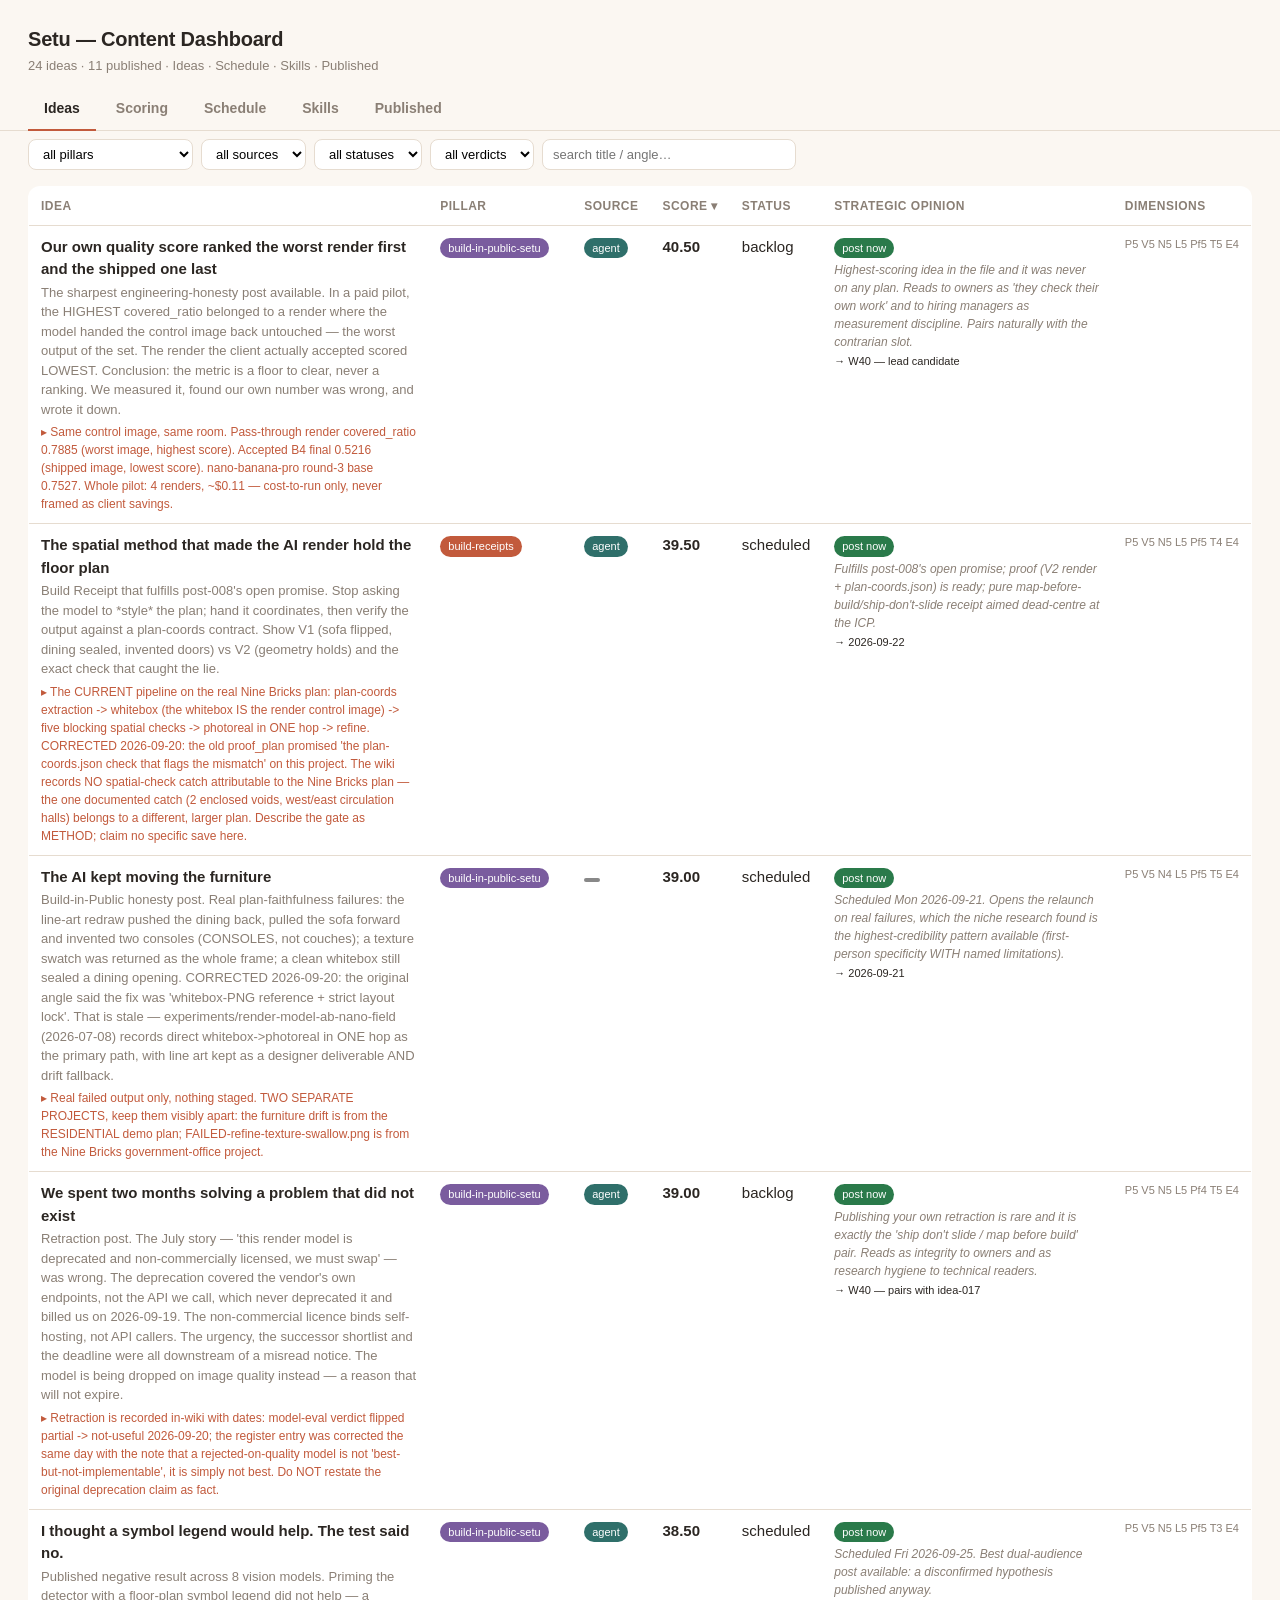
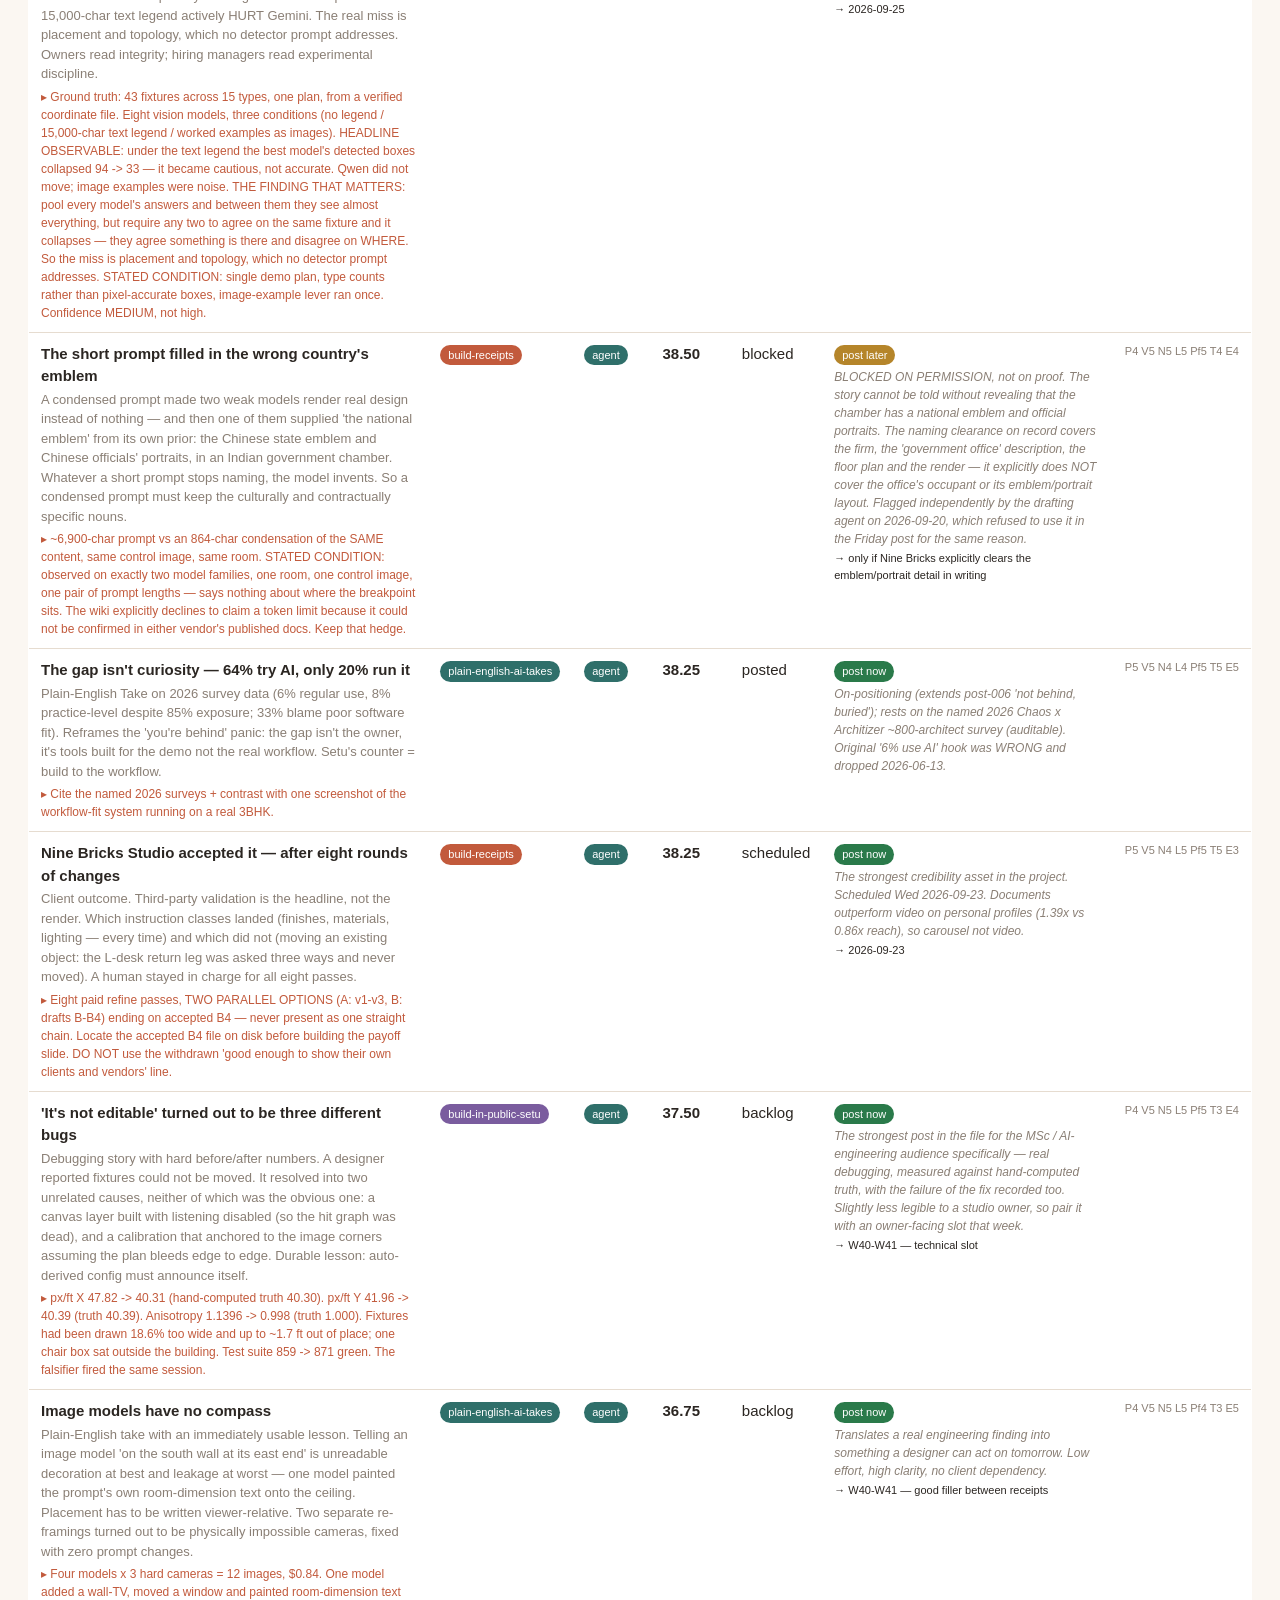
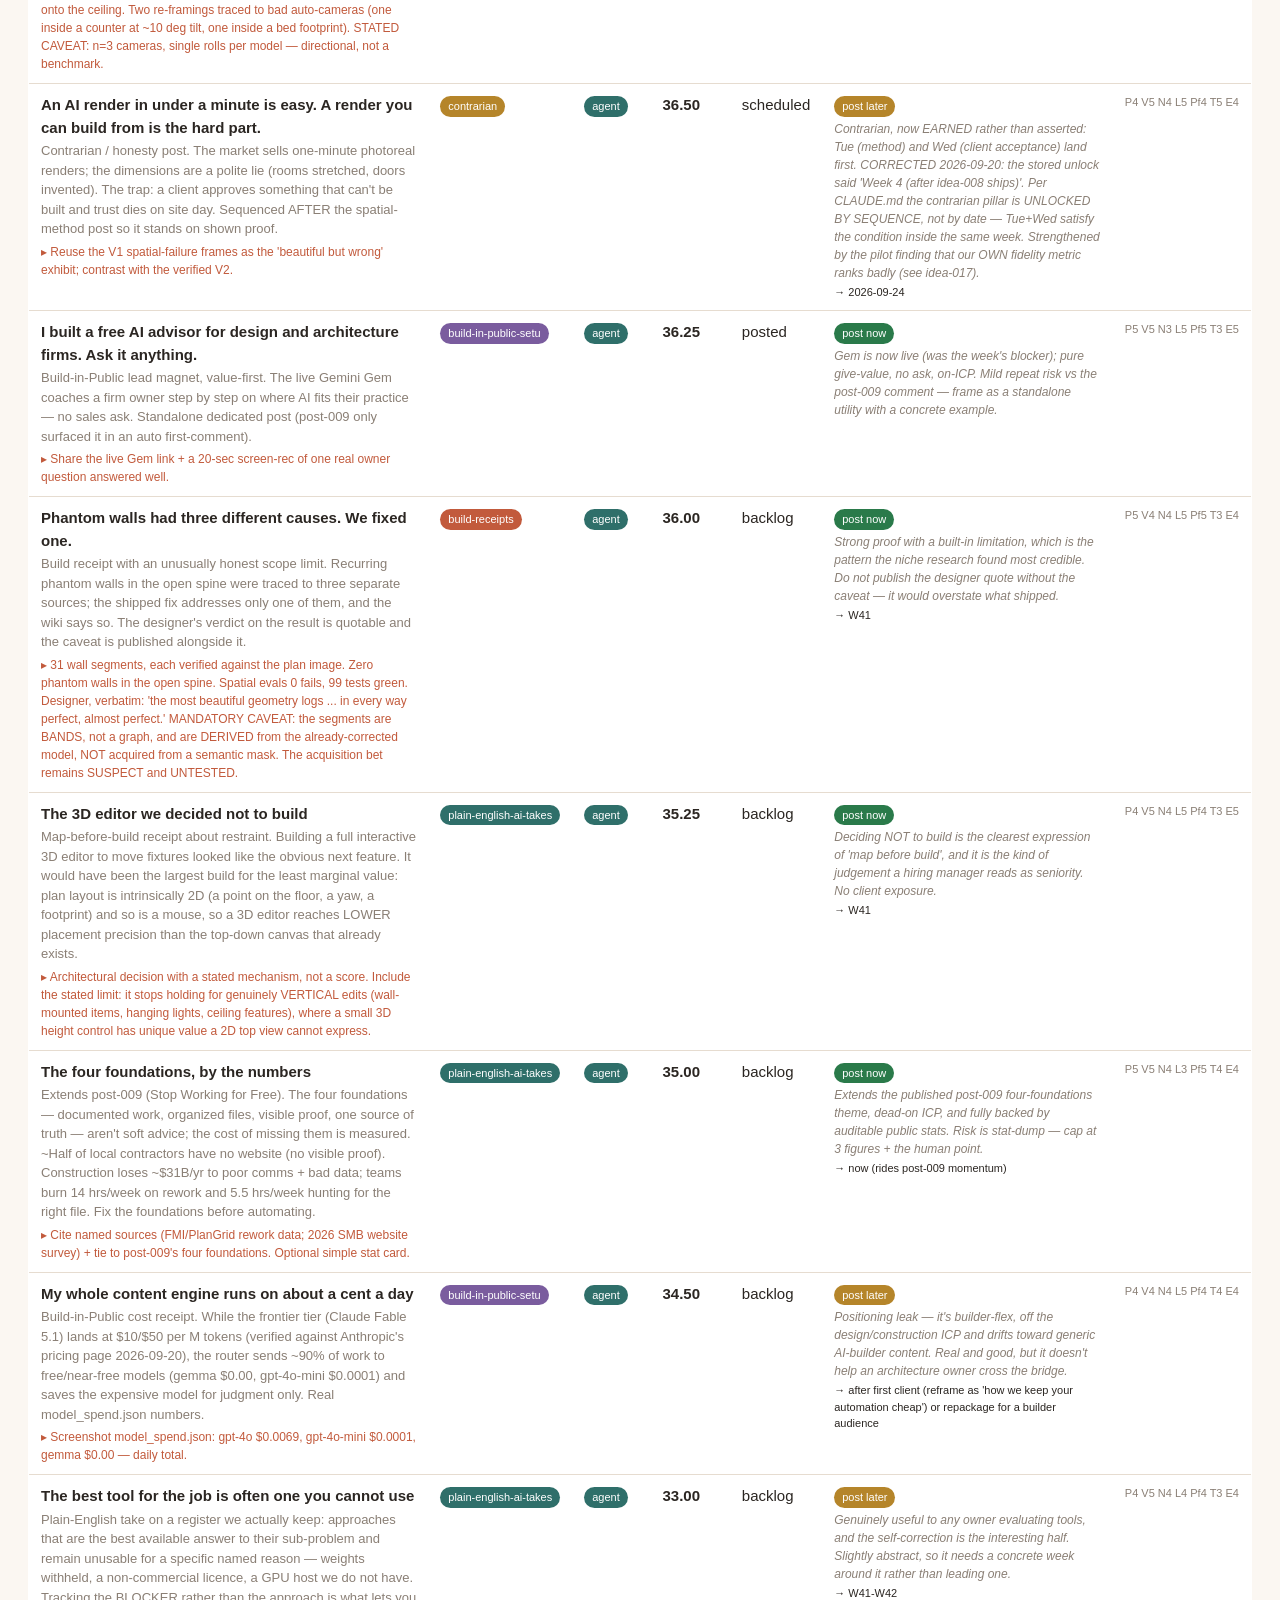
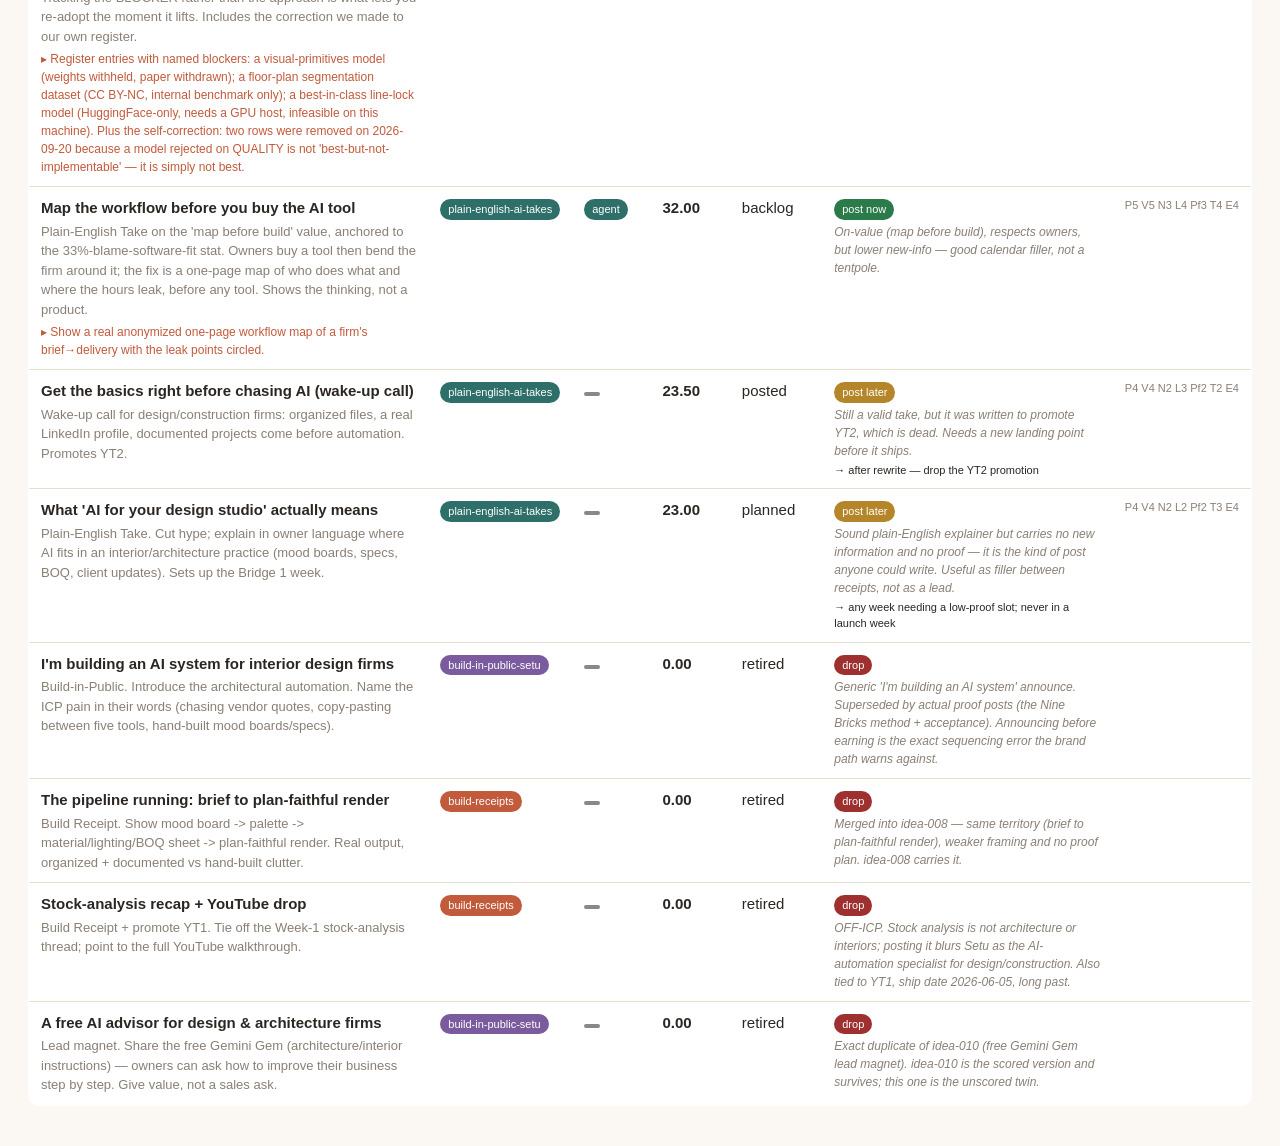
==== commit 1f35ed5e: "chore: daily snapshot 2026-09-21" ====
--- a/data/ideas-dashboard.html
+++ b/data/ideas-dashboard.html
@@ -53,27 +53,9 @@
   .swatch { display:inline-block; width:10px; height:10px; border-radius:2px; vertical-align:middle; }
 </style></head>
 <body>
-<!-- AIOS-NAV-START -->
-<style>.aios-nav{--accent:#c15f3c;--accent-2:#a44a2b;--accent-bg:rgba(193,95,60,.11);--line:#e7dfd0;--text:#312f28;--muted:#6a6355}.aios-nav{position:sticky;top:0;z-index:60;display:flex;align-items:center;gap:6px;padding:0 20px;height:46px;overflow-x:auto;background:rgba(246,242,233,.92);backdrop-filter:saturate(140%) blur(12px);border-bottom:1px solid var(--line);font-family:-apple-system,BlinkMacSystemFont,"Segoe UI",system-ui,sans-serif}.aios-nav::-webkit-scrollbar{height:0}.aios-nav .aios-brand{display:flex;align-items:center;gap:8px;font-weight:700;font-size:13px;letter-spacing:-.02em;color:var(--text);padding-right:14px;margin-right:6px;border-right:1px solid var(--line);white-space:nowrap}.aios-nav .aios-brand .dot{width:7px;height:7px;border-radius:50%;background:var(--accent);box-shadow:0 0 8px var(--accent-bg)}.aios-nav a{display:inline-flex;align-items:center;gap:6px;padding:6px 12px;border-radius:8px;font-size:12.5px;font-weight:500;color:var(--muted);text-decoration:none;white-space:nowrap;transition:.13s;border:1px solid transparent}.aios-nav a:hover{color:var(--accent-2);background:var(--accent-bg);border-color:var(--accent-bg)}.aios-nav a.active{color:var(--accent-2);background:var(--accent-bg);border-color:var(--accent);font-weight:600}.aios-nav .aios-sp{flex:1}</style>
-<nav class="aios-nav">
-  <a href="file:///Users/sistaseetaram/Desktop/Antigravity/MyOSDemo/dashboards/index.html" class="aios-brand"><span class="dot"></span>&#8592; AIOS Hub</a>
-  <a href="file:///Users/sistaseetaram/Desktop/Claude/claude_projects/OutreachAutomation/dashboard/board.html">Setu Outreach Board</a>
-  <a href="file:///Users/sistaseetaram/Desktop/Claude/claude_projects/ContentGenerator/data/ideas-dashboard.html" class="active">Content Idea Feed</a>
-  <a href="file:///Users/sistaseetaram/Desktop/Antigravity/MyOSDemo/dashboards/health/index.html">AIOS Health Dashboard</a>
-  <a href="file:///Users/sistaseetaram/Desktop/Antigravity/MyOSDemo/dashboards/aios/context-coverage.html">AIOS Context Coverage</a>
-  <a href="file:///Users/sistaseetaram/Desktop/Antigravity/MyOSDemo/dashboards/aios/tracking-systems.html">AIOS Tracking Systems</a>
-  <a href="file:///Users/sistaseetaram/Desktop/Antigravity/MyOSDemo/dashboards/aios/process-map.html">AIOS Process Map</a>
-  <a href="file:///Users/sistaseetaram/Desktop/Claude/claude_projects/IndiaTradeBot/reports/summary.html">IndiaTradeBot — Phase 6.5 Backtest Gate</a>
-  <a href="file:///Users/sistaseetaram/Desktop/Claude/SharedInfra/model_orchestrator/dashboard.html">Model Orchestrator Panel</a>
-  <a href="file:///Users/sistaseetaram/Desktop/Antigravity/MyOSDemo/dashboards/aios/vault-status.html">AIOS Secrets World (Vault)</a>
-  <a href="file:///Users/sistaseetaram/Desktop/Antigravity/MyOSDemo/dashboards/aios/vault-manager.html">Vault Manager</a>
-  <span class="aios-sp"></span>
-</nav>
-<!-- AIOS-NAV-END -->
-
 <header>
   <h1>Setu — Content Dashboard</h1>
-  <div class="sub">14 ideas · 10 published · Ideas · Schedule · Skills · Published</div>
+  <div class="sub">24 ideas · 11 published · Ideas · Schedule · Skills · Published</div>
 </header>
 <div class="tabs">
   <div class="tab active" data-pane="ideas">Ideas</div>
@@ -129,9 +111,9 @@
   <div id="pmount"></div>
 </div>
 <script>
-const IDEAS = [{"id": "idea-008", "created_at": "2026-06-12", "run_id": "idea-1781202600", "title": "The spatial method that made the AI render hold the floor plan", "angle": "Build Receipt that fulfills post-008's open promise. Stop asking the model to *style* the plan; hand it coordinates, then verify the output against a plan-coords contract. Show V1 (sofa flipped, dining sealed, invented doors) vs V2 (geometry holds) and the exact check that caught the lie.", "pillar": "build-receipts", "platform": "linkedin", "source": "agent", "scores": {"pillar_fit": 5, "value_fit": 5, "new_info": 5, "lived_exp": 5, "proof_level": 5, "timeliness": 4, "effort": 4}, "total_score": 39.5, "proof_plan": "Screen-record V1 vs V2 renders side by side + the plan-coords.json check that flags the mismatch.", "supporting_research": [{"headline": "AI renders do not preserve exact proportions; dimensional accuracy not guaranteed", "source_url": "https://virtualspaces.tech/blog/the-future-of-interior-design-visualization-ai-transforming-2d-to-3d"}, {"headline": "post-008 teased 'the exact spatial method that made the plan stick'", "source_url": "internal:posts.json#post-008"}, {"headline": "plan-coords.json verification contract", "source_url": "internal:.tmp/visuals/post008/"}], "status": "backlog", "strategic_opinion": {"verdict": "post_now", "reason": "Fulfills post-008's open promise; proof (V2 render + plan-coords.json) is ready; pure map-before-build/ship-don't-slide receipt aimed dead-centre at the ICP.", "when_to_post": "now", "timing_note": "ASSET READY (V1 vs V4 demo recorded 2026-06). Top priority \u2014 fulfills post-008 promise."}, "asset_ready": true}, {"id": "idea-009", "created_at": "2026-06-12", "run_id": "idea-1781202600", "title": "The gap isn't curiosity \u2014 64% try AI, only 20% run it", "angle": "Plain-English Take on 2026 survey data (6% regular use, 8% practice-level despite 85% exposure; 33% blame poor software fit). Reframes the 'you're behind' panic: the gap isn't the owner, it's tools built for the demo not the real workflow. Setu's counter = build to the workflow.", "pillar": "plain-english-ai-takes", "platform": "linkedin", "source": "agent", "scores": {"pillar_fit": 5, "value_fit": 5, "new_info": 4, "lived_exp": 4, "proof_level": 5, "timeliness": 5, "effort": 5}, "total_score": 38.25, "proof_plan": "Cite the named 2026 surveys + contrast with one screenshot of the workflow-fit system running on a real 3BHK.", "supporting_research": [{"headline": "Only 6% of architects regularly use AI; 8% of firms at practice level despite 85% exposure", "source_url": "https://virtualspaces.tech/blog/ai-architecture-interior-design-adoption-gap-foursite-remodroom"}, {"headline": "33% cite poor compatibility with current software as the key obstacle", "source_url": "https://blog.chaos.com/the-state-of-ai-in-architecture-survey-insights"}], "status": "posted", "strategic_opinion": {"verdict": "post_now", "reason": "On-positioning (extends post-006 'not behind, buried'); rests on the named 2026 Chaos x Architizer ~800-architect survey (auditable). Original '6% use AI' hook was WRONG and dropped 2026-06-13.", "when_to_post": "now", "timing_note": "Stats verified 2026-06-13: use 64/20 gap + 33/48/70/74; do NOT use 6% or 85%-exposure."}, "draft_path": "data/drafts/2026-06-12-only-6pct-use-ai/linkedin-post.md", "post_id": "post-010"}, {"id": "idea-011", "created_at": "2026-06-12", "run_id": "idea-1781202600", "title": "An AI render in under a minute is easy. A render you can build from is the hard part.", "angle": "Contrarian / honesty post. The market sells one-minute photoreal renders; the dimensions are a polite lie (rooms stretched, doors invented). The trap: a client approves something that can't be built and trust dies on site day. Sequenced AFTER the spatial-method post so it stands on shown proof.", "pillar": "contrarian", "platform": "linkedin", "source": "agent", "scores": {"pillar_fit": 4, "value_fit": 5, "new_info": 4, "lived_exp": 5, "proof_level": 4, "timeliness": 5, "effort": 4}, "total_score": 36.5, "proof_plan": "Reuse the V1 spatial-failure frames as the 'beautiful but wrong' exhibit; contrast with the verified V2.", "supporting_research": [{"headline": "AI tools stretch or compress room dimensions interpreting floor plans", "source_url": "https://genroom.io/blog/ai-design-from-floor-plan"}, {"headline": "AI render in under a minute marketed as turnkey", "source_url": "https://www.aimagicx.com/blog/ai-architectural-rendering-visualization-guide-2026"}], "status": "backlog", "strategic_opinion": {"verdict": "post_later", "reason": "Strong and timely, but overlaps post-008 and is the FIRST Contrarian-pillar post \u2014 it must land after the method post (idea-008) so it reads as earned proof, not a repeat complaint.", "when_to_post": "Week 4 (after idea-008 ships)", "timing_note": "Unlocks once idea-008 is published; Contrarian pillar gate (2-3 Build Receipts) already met."}}, {"id": "idea-010", "created_at": "2026-06-12", "run_id": "idea-1781202600", "title": "I built a free AI advisor for design and architecture firms. Ask it anything.", "angle": "Build-in-Public lead magnet, value-first. The live Gemini Gem coaches a firm owner step by step on where AI fits their practice \u2014 no sales ask. Standalone dedicated post (post-009 only surfaced it in an auto first-comment).", "pillar": "build-in-public-setu", "platform": "linkedin", "source": "agent", "scores": {"pillar_fit": 5, "value_fit": 5, "new_info": 3, "lived_exp": 5, "proof_level": 5, "timeliness": 3, "effort": 5}, "total_score": 36.25, "proof_plan": "Share the live Gem link + a 20-sec screen-rec of one real owner question answered well.", "supporting_research": [{"headline": "Gem live at https://da.gd/z52I, already used in post-009 first comment", "source_url": "internal:posts.json#post-009"}], "status": "posted", "strategic_opinion": {"verdict": "post_now", "reason": "Gem is now live (was the week's blocker); pure give-value, no ask, on-ICP. Mild repeat risk vs the post-009 comment \u2014 frame as a standalone utility with a concrete example.", "when_to_post": "now", "timing_note": "Value-first; one concrete example question, not a feature list."}, "notes": "", "post_record_pending": true}, {"id": "idea-014", "created_at": "2026-06-13", "run_id": "idea-1781202600", "title": "The four foundations, by the numbers", "angle": "Extends post-009 (Stop Working for Free). The four foundations \u2014 documented work, organized files, visible proof, one source of truth \u2014 aren't soft advice; the cost of missing them is measured. ~Half of local contractors have no website (no visible proof). Construction loses ~$31B/yr to poor comms + bad data; teams burn 14 hrs/week on rework and 5.5 hrs/week hunting for the right file. Fix the foundations before automating.", "pillar": "plain-english-ai-takes", "platform": "linkedin", "source": "agent", "scores": {"pillar_fit": 5, "value_fit": 5, "new_info": 4, "lived_exp": 3, "proof_level": 5, "timeliness": 4, "effort": 4}, "total_score": 35.0, "proof_plan": "Cite named sources (FMI/PlanGrid rework data; 2026 SMB website survey) + tie to post-009's four foundations. Optional simple stat card.", "supporting_research": [{"headline": "45-56% of local contractors/tradespeople have no website", "source_url": "https://b2bleadfinder.io/blog/small-business-without-website-statistics"}, {"headline": "Miscommunication + bad data = 48% of rework; ~$31.3B/yr construction cost; 14h/wk rework, 5.5h/wk hunting data", "source_url": "https://www.forconstructionpros.com/business/business-services/financing-insurance-leasing/press-release/21015974/plangrid-poor-communication-rework-bad-data-management-cost-construction-industry-177b-annually"}, {"headline": "~27% of small businesses have no website; 62% of customers ignore no-web-presence businesses", "source_url": "https://www.networksolutions.com/blog/small-business-website-statistics/"}], "status": "backlog", "strategic_opinion": {"verdict": "post_now", "reason": "Extends the published post-009 four-foundations theme, dead-on ICP, and fully backed by auditable public stats. Risk is stat-dump \u2014 cap at 3 figures + the human point.", "when_to_post": "now (rides post-009 momentum)", "timing_note": "Use ONLY verified figures; label construction-industry stats as such, do not imply interior-design-specific. No fabricated composite 'four-pillars readiness' stat \u2014 it does not exist publicly."}}, {"id": "idea-013", "created_at": "2026-06-12", "run_id": "idea-1781202600", "title": "My whole content engine runs on about a cent a day", "angle": "Build-in-Public cost receipt. While Claude Fable 5 lands at $10/$50 per M tokens, the router sends ~90% of work to free/near-free models (gemma $0.00, gpt-4o-mini $0.0001) and saves the expensive model for judgment only. Real model_spend.json numbers.", "pillar": "build-in-public-setu", "platform": "linkedin", "source": "agent", "scores": {"pillar_fit": 4, "value_fit": 4, "new_info": 4, "lived_exp": 5, "proof_level": 4, "timeliness": 4, "effort": 4}, "total_score": 34.5, "proof_plan": "Screenshot model_spend.json: gpt-4o $0.0069, gpt-4o-mini $0.0001, gemma $0.00 \u2014 daily total.", "supporting_research": [{"headline": "Claude Fable 5 GA Jun 9 at $10/$50 per M tokens", "source_url": "https://thehackernews.com/2026/06/anthropic-releases-claude-fable-5-its.html"}, {"headline": "real router spend numbers", "source_url": "internal:model_spend.json"}], "status": "backlog", "strategic_opinion": {"verdict": "post_later", "reason": "Positioning leak \u2014 it's builder-flex, off the design/construction ICP and drifts toward generic AI-builder content. Real and good, but it doesn't help an architecture owner cross the bridge.", "when_to_post": "after first client (reframe as 'how we keep your automation cheap') or repackage for a builder audience", "timing_note": "Reframe to client value before posting; as-is it's off-ICP."}}, {"id": "idea-012", "created_at": "2026-06-12", "run_id": "idea-1781202600", "title": "Map the workflow before you buy the AI tool", "angle": "Plain-English Take on the 'map before build' value, anchored to the 33%-blame-software-fit stat. Owners buy a tool then bend the firm around it; the fix is a one-page map of who does what and where the hours leak, before any tool. Shows the thinking, not a product.", "pillar": "plain-english-ai-takes", "platform": "linkedin", "source": "agent", "scores": {"pillar_fit": 5, "value_fit": 5, "new_info": 3, "lived_exp": 4, "proof_level": 3, "timeliness": 4, "effort": 4}, "total_score": 32.0, "proof_plan": "Show a real anonymized one-page workflow map of a firm's brief\u2192delivery with the leak points circled.", "supporting_research": [{"headline": "33% cite poor software compatibility as the key AI obstacle", "source_url": "https://blog.chaos.com/the-state-of-ai-in-architecture-survey-insights"}], "status": "backlog", "strategic_opinion": {"verdict": "post_now", "reason": "On-value (map before build), respects owners, but lower new-info \u2014 good calendar filler, not a tentpole.", "when_to_post": "now", "timing_note": "Needs a clean anonymized workflow-map graphic."}}, {"id": "idea-001", "week": 2, "slot": "2026-06-01", "platform": "linkedin", "pillar": "plain-english-ai-takes", "title": "What 'AI for your design studio' actually means", "angle": "Plain-English Take. Cut hype; explain in owner language where AI fits in an interior/architecture practice (mood boards, specs, BOQ, client updates). Sets up the Bridge 1 week.", "icp": "Bridge 01 \u2014 interior/architecture/construction firms", "asset": null, "cta": "none", "status": "planned", "notes": "Keep it concrete with one interior example. No jargon."}, {"id": "idea-002", "week": 2, "slot": "2026-06-02", "platform": "linkedin", "pillar": "build-in-public-setu", "title": "I'm building an AI system for interior design firms", "angle": "Build-in-Public. Introduce the architectural automation. Name the ICP pain in their words (chasing vendor quotes, copy-pasting between five tools, hand-built mood boards/specs).", "icp": "Bridge 01", "asset": null, "cta": "none", "status": "retired", "notes": "First public Bridge 1 proof signal. Bridge metaphor hook.", "retired_reason": "Duplicate \u2014 post-006 (Setu means bridge) already did Bridge 1 intro, ICP pain, honest build status. Retired 2026-06-11."}, {"id": "idea-003", "week": 2, "slot": "2026-06-03", "platform": "linkedin", "pillar": "build-receipts", "title": "The pipeline running: brief to plan-faithful render", "angle": "Build Receipt. Show mood board -\u003e palette -\u003e material/lighting/BOQ sheet -\u003e plan-faithful render. Real output, organized + documented vs hand-built clutter.", "icp": "Bridge 01", "asset": {"type": "carousel_or_screenrec", "status": "NEEDS_USER", "note": "user supplies demo project + shareable render/sheets/screen-rec"}, "cta": "soft", "status": "blocked-on-asset", "notes": "Anonymize any real client name. Wed proof asset format TBD (screen-rec vs carousel)."}, {"id": "idea-004", "week": 2, "slot": "2026-06-04", "platform": "linkedin", "pillar": "build-in-public-setu", "title": "The AI kept moving the furniture", "angle": "Build-in-Public honesty post. V1-\u003eV4 render plan-faithfulness story: renders ignored the 2D plan; fixed with whitebox-PNG reference + strict layout language. 'The bad versions are the curriculum.'", "icp": "Bridge 01", "asset": {"type": "before_after_render", "status": "NEEDS_USER", "note": "user supplies V1 vs V4 render images"}, "cta": "soft", "status": "retired", "notes": "Strongest trust post of the week. Visual.", "retired_reason": "Duplicate \u2014 post-008 (Everyone keeps asking to see the renders) already covered V1 spatial failures story (sofa flipped, pooja vanished, invented doors). Retired 2026-06-11."}, {"id": "idea-005", "week": 2, "slot": "2026-06-05", "platform": "linkedin", "pillar": "build-receipts", "title": "Stock-analysis recap + YouTube drop", "angle": "Build Receipt + promote YT1. Tie off the Week-1 stock-analysis thread; point to the full YouTube walkthrough.", "icp": "general / intro", "asset": {"type": "youtube_link", "ref": "YT1", "source": "/Users/sistaseetaram/Desktop/Claude/LoomWalkthroughs/final_v2_nohud_1.2x.mp4", "status": "edit-ready"}, "cta": "none", "status": "retired", "notes": "First YouTube upload. Promote once on LinkedIn.", "retired_reason": "Redundant \u2014 n8n story covered by post-004 (native Loom). Post-005-008 pivot to Bridge 01 ICP makes stock-analysis YouTube promo a positioning leak. Retired 2026-06-08."}, {"id": "idea-006", "week": 2, "slot": "2026-06-06", "platform": "linkedin", "pillar": "plain-english-ai-takes", "title": "Get the basics right before chasing AI (wake-up call)", "angle": "Wake-up call for design/construction firms: organized files, a real LinkedIn profile, documented projects come before automation. Promotes YT2.", "icp": "Bridge 01", "asset": {"type": "youtube_link", "ref": "YT2", "status": "to-record"}, "cta": "soft (free Gem teaser)", "status": "posted", "notes": "LECTURE RISK \u2014 frame as 'here's what I keep seeing work', not 'you're doing it wrong'. Hard five-value check on Respect-the-owner before publish.", "post_record_pending": true}, {"id": "idea-007", "week": 2, "slot": "2026-06-07", "platform": "linkedin", "pillar": "build-in-public-setu", "title": "A free AI advisor for design \u0026 architecture firms", "angle": "Lead magnet. Share the free Gemini Gem (architecture/interior instructions) \u2014 owners can ask how to improve their business step by step. Give value, not a sales ask.", "icp": "Bridge 01", "asset": {"type": "gem_link", "status": "ready", "url": "https://da.gd/z52I", "note": "Gem URL live \u2014 used in post-009. Unblocked 2026-06-11."}, "cta": "free tool (the real CTA of the week)", "status": "planned", "notes": "Closes YT2. Soft, value-first."}];
-const POSTS = [{"id": "post-010", "pillar": "plain-english-ai-takes", "platform": "linkedin", "status": "published", "hook": "Nearly two-thirds of architects have tried AI. Roughly 1 in 5 actually run it in daily practice.", "body": "Nearly two-thirds of architects have tried AI. Roughly 1 in 5 actually run it in daily practice.\n\nThat gap is the story.\n\nA 2026 survey of around 800 architects put the numbers on the table. 48% said poor output quality is their biggest obstacle. 70% said AI visualizations need constant professional supervision to match design intent. 33% said the tools don't fit the software they already use.\n\nNone of that is a skills problem. It's a fit problem.\n\nThe tools were built for a demo, not for a Monday morning when a client just changed the brief. Not for the real workflow \u2014 mood board to material schedule to BOQ to client-ready presentation \u2014 where every handoff has to be right.\n\n74% expect to use AI more in the next 12 months. That intention is real.\n\nSo is the frustration.\n\nIf you run a studio \u2014 where does the gap show up most: output you can't trust, or tools that don't fit?\n\nFirms aren't behind. The tools haven't caught up to what the work actually looks like. That's the gap I'm building Setu to close.\n\n#architecture #interiordesign #AIinpractice", "hashtags": ["#architecture", "#interiordesign", "#AIinpractice"], "topic": "Plain-English Take: 64% of architects try AI, only ~20% run it daily \u2014 it's a fit problem not a skills problem. Verified 2026 Chaos x Architizer ~800-architect survey (48% output quality, 70% supervision, 33% software fit, 74% increasing).", "idea_id": "idea-009", "supergrow_post_id": "a7243d2c-57fb-41ad-acb8-26c1451d7658", "supergrow_score": 10, "app_url": "https://app.supergrow.ai/write?post_id=a7243d2c-57fb-41ad-acb8-26c1451d7658\u0026workspace_id=e7632ac0-e9c6-43c3-8fef-974b4265e55b", "workspace_id": "e7632ac0-e9c6-43c3-8fef-974b4265e55b", "numbers": {"tried_pct": 64, "daily_use_pct": 20, "output_quality_obstacle_pct": 48, "supervision_pct": 70, "software_fit_pct": 33, "increase_intent_pct": 74, "survey_n": 800}, "word_count": 188, "five_values_checked": ["work-not-tech", "quiet-over-loud", "respect-owners", "ship-dont-slide", "map-before-build"], "pre_publish_eval": {"supergrow": 10, "post_scorer_gates": "voice+values pass", "fix_applied": "added genuine engagement question -\u003e CTA 1/2 to 2/2"}, "created_at": "2026-06-13", "scheduled_at": null, "published_at": "2026-06-13", "notes": "Stats re-verified 2026-06-13; original '6% use AI' hook dropped as unsupported. Published via Supergrow MCP (async)."}, {"id": "post-009", "pillar": "plain-english-ai", "platform": "youtube", "status": "published", "url": "https://www.youtube.com/watch?v=Vl-N6k5KyjU", "video_id": "Vl-N6k5KyjU", "title": "Why Design Firms Lose a Month a Year to Unpaid Work", "hook": "Most design firms lose 10-20 unpaid hours every time a client ghosts after the first draft.", "topic": "Animated explainer: design firms work a month/yr free; fix = qualify-first sequence; four foundations (documented work, organized files, visible proof/pricing, one source of truth). CTA: free Gem.", "format": "fully-animated explainer (Architect's Draughting headless-video style), 5:31", "asset": {"type": "video", "duration_sec": 331.6, "masters": {"16x9": "/Users/sistaseetaram/Desktop/Claude/LoomWalkthroughs/edit/final_16x9.mp4", "1x1": "/Users/sistaseetaram/Desktop/Claude/LoomWalkthroughs/edit/final_1x1.mp4"}, "style": "workflows/setu-headless-video-style.md (Architect's Draughting)", "sections": 9, "audio": "v2 audio-corrected (clean spans spliced from alt take: documented/doubt/time-back/built-toward)", "palette": "paper #f2f2f0/#1d1d1b + terracotta sign-off #1e0f09/#f2ddd3, per setu-tokens.json"}, "tags": ["architecture firm", "interior design business", "construction firm", "design pricing", "client qualification", "unpaid hours", "design studio workflow", "win design clients"], "drafts_dir": "data/drafts/2026-06-11-stop-working-for-free/", "five_values_checked": ["work-not-tech", "quiet-over-loud", "respect-owners", "ship-dont-slide", "map-before-build"], "created_at": "2026-06-11", "scheduled_at": null, "published_at": "2026-06-11", "notes": "YouTube UNLISTED (review\u2192public). LinkedIn DRAFT in Supergrow (review\u2192publish). Both staged, neither auto-published.", "linkedin": {"platform": "linkedin", "status": "published", "supergrow_post_id": "5a9ec2ab-edd2-40da-82c3-5186c9f06d52", "app_url": "https://app.supergrow.ai/write?post_id=5a9ec2ab-edd2-40da-82c3-5186c9f06d52\u0026workspace_id=e7632ac0-e9c6-43c3-8fef-974b4265e55b", "media": "final_1x1.mp4 (uploaded to Supergrow)", "draft": "data/drafts/2026-06-11-stop-working-for-free/linkedin-post.md", "strategy": "native video post, body link-free, Gem link in auto first-comment (1 min delay)", "auto_comment_id": "734407d3-d953-464c-b471-6e92a0dacba7", "url": "https://www.linkedin.com/posts/sista-seetaram_why-design-firms-work-a-month-a-year-for-ugcPost-7470657121580216320-gD8x/", "ugc_post_id": "urn:li:ugcPost:7470657121580216320", "published_at": "2026-06-11T02:04:16Z", "format": "native video (1:1) + Gem link in auto first-comment"}, "privacy": "public", "gem_link": "https://da.gd/z52I", "platforms_live": {"youtube": "https://www.youtube.com/watch?v=Vl-N6k5KyjU (public)", "linkedin": "https://www.linkedin.com/posts/sista-seetaram_why-design-firms-work-a-month-a-year-for-ugcPost-7470657121580216320-gD8x/"}}, {"id": "post-008", "pillar": "build-receipts", "platform": "linkedin", "status": "published", "hook": "Everyone keeps asking to see the renders.", "body": "Everyone keeps asking to see the renders.\n\nI'm not showing them yet. Here's the honest reason.\n\nThe floor plan for this living room is specific:\n\n- An L-sofa on the right, facing the TV\n- Behind the sofa is a half-wall, not a full one \u2014 half wall, half opening straight into the dining. The opening is the point.\n- The TV console on the entry wall, just east of the main door\n- The pooja unit in the far-left corner, by the entrance\n- A center table tucked inside the L\n\nEasy for a human to read. I handed it to the model as a clean control image and asked for V1.\n\nV1 came back:\n\n- The sofa flipped to the wrong side of the room\n- The pooja unit vanished completely\n- The model invented doors in the back wall that don't exist\n- And the open dining \u2014 the entire point of this layout \u2014 got sealed into a solid wall\n\nIt wasn't a styling problem. The room looked good. It was a spatial lie.\n\nThe model never treated the plan as a contract. It treated it as a mood.\n\nThat's the moment I made the call: no renders go out until the geometry holds. A beautiful render with the sofa on the wrong wall isn't a demo \u2014 it's a trap. The client approves something that can't be built, and the trust is gone the day they walk into the real room.\n\nSo that's where we are. No hero shot. No carousel of dream interiors.\n\nJust V1, and the exact list of what it broke.\n\nThe render isn't the milestone. A render you can trust is the milestone.\n\nUpdate: V2 changed the approach. I stopped asking the model to style the plan and started giving it the coordinates \u2014 then checking them. This time the geometry held.\n\nNext post: the exact spatial method that made the plan stick.\n\nThat's the build. In public. Including the part where it doesn't work \u2014 and the part where it starts to.\n\n#interiordesign #architecture #buildinpublic #aiautomation", "hashtags": ["#interiordesign", "#architecture", "#buildinpublic", "#aiautomation"], "topic": "Honest build-in-public: why no AI renders ship yet \u2014 V1 spatial failures (sofa flipped, pooja vanished, invented doors, dining sealed). Spatial claims verified vs plan-coords.json.", "supergrow_score": null, "asset": {"type": "carousel", "slides": 10, "source_html": ".tmp/visuals/post008/slide_01..10.html", "generator": ".tmp/visuals/post008/gen_carousel.py", "render_dir": ".tmp/visuals/post008/", "palette": "paper theme per setu-tokens.json (#f2f2f0 / #111111), monochrome \u2014 NO accent color (brand has none)", "typography": "Cormorant Garamond (display 300 / h1 500), Inter (body 400 / label 500) per tokens", "pipeline": "HTML+playwright render (career-ops node_modules); wordmark + bridge symbol composited via local assets", "proof_assets": ["assets/floorplan.png \u2014 3BHK floor plan (the brief, slide 02)"]}, "numbers": {"slides_count": 10, "v1_failures": 4}, "word_count": 330, "supergrow_post_id": "e4993b2c-e213-4304-a7c9-412de387f2c4", "created_at": "2026-06-06", "scheduled_at": null, "published_at": "2026-06-06"}, {"id": "post-007", "pillar": "build-receipts", "platform": "linkedin", "status": "published", "hook": "Here is the brief for a real 3BHK.", "body": "Here is the brief for a real 3BHK.\n\nA list of forwarded WhatsApp messages:\n- \"Loft in utility.\"\n- \"Pooja room as per vastu.\"\n- \"Study in the children\u2019s bedroom.\"\n- \"Vanity near the wash basin.\"\n- \"Shoe rack.\"\n\nNo form. No structured doc. Half the details were never written down. The rest is left to the designer to imagine.\n\nI ran it through the system I\u2019m building.\n\nIt fills the gaps the way a good designer would\u2014handling vastu (traditional spatial geometry based on solar alignment and wind patterns), circulation, standard layouts\u2014and turns the wants into structured schedules in minutes.\n\nHere are the real specifics of this run:\n- 3BHK \u00b7 East-facing \u00b7 2100 sq ft \u00b7 \u20b915L interior budget.\n- Material \u0026 Lighting Schedules published directly to Google Sheets.\n- A BOQ Draft with real quantities.\n- FF\u0026E sourcing sheet and auto-written elevation render prompts.\n\nHonest line: The BOQ is left blank in some fields on purpose. A physical site measure is always required before ordering. And we didn\u2019t generate the final render today\u2014the AI kept sliding the furniture off the plan (we\u2019ll show how we\u2019re working through it tomorrow).\n\nIt is a first draft, not a final. They revise from there.\n\nNot replacing anyone. Just getting to the first draft in an afternoon, not a fortnight.\n\nBuilding in the open. Run a design or architecture practice? Message me\u2014I want to test it on real work.\n\n#interiordesign #architecture #automation #buildinpublic", "hashtags": ["#interiordesign", "#architecture", "#automation", "#buildinpublic"], "topic": "Real 3BHK WhatsApp brief \u2192 Google Sheets Material Schedule, Lighting Schedule, BOQ Draft, FF\u0026E", "supergrow_post_id": "f251cc3e-31c9-4e37-9286-b86e0881a26f", "supergrow_score": 10, "asset": {"type": "carousel", "slides": 7, "source_html": ".tmp/visuals/post007/carousel.html", "proof_assets": ["proof-spec-sheet.png \u2014 Material Schedule Google Sheet (live buildbridge run)", "proof-ffe-sheet.png \u2014 FF\u0026E sourcing sheet (live buildbridge run)", "proof-plan.png \u2014 3BHK East 2100sqft floor plan", "proof-input.png \u2014 WhatsApp forwards screenshot"], "pipeline": "HTML+playwright render (career-ops node_modules) \u2192 Supergrow MCP upload"}, "numbers": {"bhk_count": 3, "area_sqft": 2100, "budget_inr": 1500000, "slides_count": 7}, "word_count": 210, "created_at": "2026-06-05", "scheduled_at": null, "published_at": "2026-06-05"}, {"id": "post-006", "pillar": "build-in-public-setu", "platform": "linkedin", "status": "published", "url": "https://www.linkedin.com/posts/sista-seetaram_interiordesign-architecture-buildinpublic-share-7467873638138990595-VksZ/", "hook": "Setu means bridge.", "body": "Setu means bridge.\n\nMost architecture and interior firms I know aren't behind on AI. They're buried in work a computer should be doing.\n\nYou build the mood board by hand. You copy the material schedule into the BOQ. Then into the quote. Then into the email. You chase three vendors for prices. On Friday you turn a folder of site photos into a client update nobody enjoys writing.\n\nThe work is real. The tooling around it isn't.\n\nSo I'm building one. An AI system that takes a project from mood board to palette to a material, lighting and BOQ sheet to FF\u0026E to a render that actually matches your floor plan.\n\nI'll be honest about where it stands. The first three pieces work. The render is still in progress. Early versions kept sliding furniture off the plan, and it took a few attempts to make the AI respect the layout instead of redrawing the room.\n\nNo client yet. No launch. Just building it in the open, one workflow at a time.\n\nIf any of this sounds like your week, I'd like to hear how you work.\n\n#interiordesign #architecture #buildinpublic #aiforbusiness", "hashtags": ["#interiordesign", "#architecture", "#buildinpublic", "#aiforbusiness"], "topic": "Bridge-1 intro \u2014 building AI system for interior design/architecture firms, honest build status, ICP pain named", "asset": null, "supergrow_score": 10, "numbers": {}, "word_count": 175, "created_at": "2026-06-03", "scheduled_at": null, "published_at": "2026-06-03"}, {"id": "post-005", "pillar": "plain-english-ai-takes", "platform": "linkedin", "status": "published", "url": "https://www.linkedin.com/posts/sista-seetaram_aifordesign-interiordesign-architecturefirms-share-7467484541998321664-yW7F/", "hook": "Where your studio hours go.", "body": "Caption finalized and published by user on LinkedIn (not drafted in-repo). Topic: what 'AI for your design studio' actually means \u2014 the manual busywork (mood boards, material schedules/BOQ, client update emails, vendor quotes) that eats 11-16+ hrs/week and can be automated.", "hashtags": ["#aifordesign", "#interiordesign", "#architecturefirms"], "topic": "Plain-English AI take \u2014 where studio hours go; manual admin AI can automate. Anchors Bridge 1 week.", "asset": {"type": "infographic", "format": "1080x1080", "direction": "gpt-image editorial photo-composite (v6), brand-locked terracotta-dark + cream + paper; Setu wordmark + bridge overlay", "working_files": [".tmp/visuals/post005_v6_gptimage.png", ".tmp/visuals/post005_v6_final.png"], "note": "Final published image selected by user; exact published asset not stored in repo."}, "numbers": {"hours_lost_per_week_min": 11, "hours_lost_per_week_max": 16}, "word_count": null, "created_at": "2026-06-01", "scheduled_at": "2026-06-01", "published_at": "2026-06-02"}, {"id": "post-004", "pillar": "build-receipts", "platform": "linkedin", "status": "published", "url": "https://www.linkedin.com/posts/sista-seetaram_n8n-buildinpublic-aiautomation-ugcPost-7466532934515122176-mPCr/", "hook": "Same workflow. Three versions. 94% cheaper.", "body": "Same workflow. Three versions. 94% cheaper.\n\nI recorded the walkthrough for my n8n stock analysis workflow.\n\nVersion 1 was one giant prompt.\nStatic company data, live prices, analysis rules, formatting rules. Everything went into one envelope.\n\nIt worked as a demo.\nIt cost about $1 per report.\n\nVersion 2 split the work into subworkflows: financials, stock data, index data, and formatting.\n\nBetter structure. Still not enough.\n\nVersion 3 added one small question before anything ran:\n\nDo I actually need to generate this report again?\n\nThat changed the cost from $1 to $0.06 per report.\nSame baseline model. Same output. 94% lower cost.\n\nThe useful part was not the final workflow.\n\nIt was the two bad versions before it.\n\nVariable names pointing nowhere.\nData mapping errors.\nNodes running too long on malformed input.\nThree nights lost to one character in one field name.\n\nMost tutorials show the finished automation.\nThey skip the versions that taught you why it works.\n\nThat is the part I am trying to document.\n\nV4 is already being rebuilt on a different architecture.\n\nWhat version are you on?\n\n#n8n #buildinpublic #AIautomation", "hashtags": ["#n8n", "#buildinpublic", "#AIautomation"], "topic": "Loom walkthrough: n8n stock analysis workflow evolution from $1 to $0.06 per report", "asset": {"type": "native_video", "path": "/Users/sistaseetaram/Desktop/Claude/LoomWalkthroughs/edit/final_v2_nohud_1.2x.mp4", "duration_seconds": 166.8, "source_loom": "https://www.loom.com/share/010fe108a29c4ed181aac42e0e3f9805"}, "numbers": {"cost_v1_usd": 1.0, "cost_v3_usd": 0.06, "cost_reduction_pct": 94, "video_duration_seconds": 166.8, "recording_speed": 1.2}, "word_count": 190, "created_at": "2026-05-30", "scheduled_at": null, "published_at": "2026-05-30"}, {"id": "post-003", "pillar": "build-in-public-setu", "platform": "linkedin", "status": "published", "url": "https://www.linkedin.com/posts/sista-seetaram_aiadoption-workflowautomation-share-7465485954850549760-5YWg/", "hook": "Setu brand values post", "body": "Brand values post \u2014 source: setu-brand-values-current-work.png. Values: Work not tech, Quiet over loud, Respect owners, Ship don't slide, Map before build. Current work: Bridge Zero + Setu Library.", "hashtags": ["#aiadoption", "#workflowautomation"], "topic": "Setu brand values \u2014 quiet principles for practical AI", "numbers": {}, "word_count": null, "created_at": "2026-05-28", "scheduled_at": null, "published_at": "2026-05-28"}, {"id": "post-002", "pillar": "build-in-public", "platform": "linkedin", "status": "published", "url": "https://www.linkedin.com/posts/sista-seetaram_buildinpublic-setu-share-7464732605263978496-JozW/", "hook": "Day 1 of building Setu in public.", "body": "Day 1 of building Setu in public.\n\nHere's what I shipped:\n\nA content system that routes every AI model call through a fallback chain. Primary fails \u2192 secondary. Secondary fails \u2192 tertiary. Automatic.\n\n8 task types. 3 models each. One router.\n\nAlso wrote 11 workflow SOPs. Platform rules, content pillars, audit schedules. The kind of documentation that makes the second week faster than the first.\n\n$5/day circuit breaker on Claude API. Costs stay tracked. No surprise bills.\n\nThat's how I build \u2014 foundation before facade.\n\nDo you build the infrastructure first, or ship and fix?\n\n#buildinpublic #setu", "hashtags": ["#buildinpublic", "#setu"], "topic": "Day 1 Setu launch \u2014 infrastructure shipped: model router, 11 SOPs, cost circuit breaker", "numbers": {"task_types": 8, "models_per_task": 3, "sops_written": 11, "daily_cost_circuit_breaker_usd": 5}, "word_count": 105, "created_at": "2026-05-23", "scheduled_at": null, "published_at": "2026-05-25"}, {"id": "post-001", "pillar": "build-receipts", "platform": "linkedin", "status": "published", "hook": "Same project. Third version. Finally makes sense.", "body": "Same project. Third version. Finally makes sense.\n\nV1: one massive prompt, everything fed in. $1 per report. Architecture: embarrassing.\n\nV2: discovered subworkflows. Split prompts. Static data separated from dynamic. Cost dropped.\n\nV3: verification before fetching. The model only sees what it needs.\n\n$0.06 per report now.\n\nI spent weeks before this following tutorials. Built every template. Understood nothing \u2014 because their data flows weren't breaking. Mine weren't either, because they weren't mine.\n\nNobody ships a good automation on the first try. Most tutorials show the finished thing. They skip the three versions before it.\n\nThe frustration is the curriculum.\n\nData mapping errors. Variable names pointing nowhere. A node running forever on malformed input. That's the actual class.\n\nV4 is coming.\n\nWhat version are you on?\n\n#n8n #buildinpublic", "hashtags": ["#n8n", "#buildinpublic"], "topic": "n8n stock analysis automation \u2014 3-version evolution, $1 \u2192 $0.06 cost reduction", "numbers": {"cost_v1_usd": 1.0, "cost_v3_usd": 0.06, "cost_reduction_pct": 94}, "word_count": 150, "created_at": "2026-05-23", "scheduled_at": null, "published_at": "2026-05-23"}];
-const CALENDAR = [{"day": 1, "date": "2026-06-22", "action": "publish", "platform": "linkedin", "pillar": "build-receipts", "idea_id": "idea-008", "title": "The spatial method that made the AI render hold the floor plan", "youtube": null, "status": "planned", "post_id": null, "notes": "TOP PRIORITY. Asset READY now (V1\u2192V4 demo recorded). Fulfills post-008's open promise. Slipped from Week 3 6/14 because the demo wasn't ready then.", "week": 5, "theme": "Ship the slipped proof \u2014 spatial method + first Contrarian"}, {"day": 2, "date": "2026-06-23", "action": "prep", "platform": null, "pillar": null, "idea_id": null, "title": "Buffer / edit idea-011 contrarian visuals", "youtube": null, "status": "planned", "notes": "No post. Prep V1 'beautiful but wrong' frames for Wed's Contrarian post.", "week": 5, "theme": "Ship the slipped proof \u2014 spatial method + first Contrarian"}, {"day": 3, "date": "2026-06-24", "action": "publish", "platform": "linkedin", "pillar": "contrarian", "idea_id": "idea-011", "title": "An AI render in a minute is easy; one you can build from is hard", "youtube": null, "status": "planned", "post_id": null, "notes": "FIRST Contrarian-pillar post \u2014 now stands on shown proof (idea-008 shipped Mon). Reuse V1 spatial-failure frames vs verified V2.", "week": 5, "theme": "Ship the slipped proof \u2014 spatial method + first Contrarian"}, {"day": 4, "date": "2026-06-25", "action": "prep", "platform": "youtube", "pillar": null, "idea_id": null, "title": "YT3 live-build prep (sister's firm)", "youtube": "YT3-prep", "status": "planned", "notes": "Proof centerpiece prep: shoot plan, interview clips, real demo project. loom-walkthrough-recorder.", "week": 5, "theme": "Ship the slipped proof \u2014 spatial method + first Contrarian"}, {"day": 5, "date": "2026-06-26", "action": "publish", "platform": "linkedin", "pillar": "plain-english-ai-takes", "idea_id": "idea-014", "title": "The four foundations, by the numbers", "youtube": null, "status": "planned", "post_id": null, "notes": "Rides post-009 momentum. Use ONLY verified stats, cap at 3 figures + the human point. Label construction-industry stats as such.", "week": 5, "theme": "Ship the slipped proof \u2014 spatial method + first Contrarian"}, {"day": 6, "date": "2026-06-27", "action": "prep", "platform": null, "pillar": null, "idea_id": null, "title": "Rest / buffer for slips", "youtube": null, "status": "planned", "notes": "No post. Buffer + edit YT3 footage.", "week": 5, "theme": "Ship the slipped proof \u2014 spatial method + first Contrarian"}, {"day": 7, "date": "2026-06-28", "action": "checkpoint", "platform": null, "pillar": null, "idea_id": null, "title": "Week 5 retro + run ideator Generate for Week 6", "youtube": null, "status": "planned", "notes": "Sunday planning. Run content-ideator Generate to refill backlog (idea-012 map still pending graphic). Build Week 6 schedule.", "week": 5, "theme": "Ship the slipped proof \u2014 spatial method + first Contrarian"}, {"day": 1, "date": "2026-06-15", "action": "publish", "platform": "linkedin", "pillar": "build-in-public-setu", "idea_id": "idea-010", "title": "Free AI advisor (Gem) for design \u0026 architecture firms", "youtube": null, "status": "done", "notes": "PUBLISHED (user-confirmed Week 4). Post record/URL pending in posts.json. Value-first standalone. Gem live (unblocked). One concrete example question.", "week": 4, "theme": "Activate Contrarian pillar + Gem lead magnet + YT2 ship"}, {"day": 2, "date": "2026-06-16", "action": "publish", "platform": "linkedin", "pillar": "plain-english-ai-takes", "idea_id": "idea-006", "title": "Get the basics right before chasing AI (promotes YT2)", "youtube": "YT2-publish", "status": "done", "notes": "PUBLISHED + YT2 live (user-confirmed). Post record/URL pending in posts.json. Publish YT2 + LI promo (post-010 / idea-006, already written). LECTURE-RISK: frame as observation, hard Respect-owner check.", "week": 4, "theme": "Activate Contrarian pillar + Gem lead magnet + YT2 ship"}, {"day": 3, "date": "2026-06-17", "action": "publish", "platform": "linkedin", "pillar": "contrarian", "idea_id": "idea-011", "title": "An AI render in a minute is easy; one you can build from is hard", "youtube": null, "status": "rescheduled", "notes": "SLIPPED \u2014 was gated on idea-008 shipping first. Rescheduled Week 5 Wed 6/24. FIRST Contrarian-pillar post. Now post_now-eligible because idea-008 shipped Jun 12. Sequenced on shown proof.", "week": 4, "theme": "Activate Contrarian pillar + Gem lead magnet + YT2 ship"}, {"day": 4, "date": "2026-06-18", "action": "prep", "platform": "youtube", "pillar": null, "idea_id": null, "title": "YT3 live-build prep (sister's firm)", "youtube": "YT3-prep", "status": "planned", "notes": "Proof centerpiece prep: shoot plan, interview clips, real demo project. loom-walkthrough-recorder.", "week": 4, "theme": "Activate Contrarian pillar + Gem lead magnet + YT2 ship"}, {"day": 5, "date": "2026-06-19", "action": "publish", "platform": "linkedin", "pillar": "plain-english-ai-takes", "idea_id": "idea-012", "title": "Map the workflow before you buy the AI tool", "youtube": null, "status": "rescheduled", "notes": "SLIPPED \u2014 needs workflow-map graphic. Pushed to Week 6 backlog. map-before-build value, anchored to 33%-software-fit stat. Needs anonymized workflow-map graphic.", "week": 4, "theme": "Activate Contrarian pillar + Gem lead magnet + YT2 ship"}, {"day": 6, "date": "2026-06-20", "action": "prep", "platform": null, "pillar": null, "idea_id": null, "title": "Rest / buffer", "youtube": null, "status": "planned", "notes": "No post. Buffer for slips + edit YT3 footage.", "week": 4, "theme": "Activate Contrarian pillar + Gem lead magnet + YT2 ship"}, {"day": 7, "date": "2026-06-21", "action": "publish", "platform": "linkedin", "pillar": "build-in-public-setu", "idea_id": null, "title": "Week 4 retro: what shipped + what broke", "youtube": null, "status": "planned", "notes": "Build-in-Public weekly recap. Run ideator Generate for Week 5 backlog this day (Sunday).", "week": 4, "theme": "Activate Contrarian pillar + Gem lead magnet + YT2 ship"}, {"day": 5, "date": "2026-06-12", "action": "publish", "platform": "linkedin", "pillar": "plain-english-ai-takes", "idea_id": "idea-009", "title": "Only 6% of architects actually use AI", "youtube": null, "status": "done", "notes": "SWAPPED IN 2026-06-12: text-only Plain-English Take, no user asset needed \u2014 drafted by agent. Verify 6%/8%/33% survey figures before publish. Standalone, no sequence dependency.", "post_id": "post-010", "week": 3, "theme": "Bridge proof: render method + you're-not-behind"}, {"day": 6, "date": "2026-06-13", "action": "prep", "platform": "youtube", "pillar": null, "idea_id": null, "title": "Record YT2 (wake-up call video)", "youtube": "YT2-record", "status": "planned", "notes": "No LI post (sustainable Sat). Record YT2 'Why design \u0026 construction need AI + free Gem'. Use loom-walkthrough-recorder prep.", "week": 3, "theme": "Bridge proof: render method + you're-not-behind"}, {"day": 7, "date": "2026-06-14", "action": "publish", "platform": "linkedin", "pillar": "build-receipts", "idea_id": "idea-008", "title": "The spatial method that made the AI render hold the plan", "youtube": null, "status": "rescheduled", "notes": "SLIPPED (V1\u2192V4 demo not ready at the time). Rescheduled to Week 5 Mon 6/22 \u2014 asset now ready. SWAPPED FROM Fri 6/12: needs user screen-rec (V1 vs V2 + plan-coords check) \u2014 moved to weekend when time exists. Still ships BEFORE idea-011 render-trap (Wed 6/17). Fulfills post-008's promise.", "week": 3, "theme": "Bridge proof: render method + you're-not-behind"}, {"day": 1, "date": "2026-06-01", "action": "publish", "post_id": "post-005", "platform": "linkedin", "pillar": "plain-english-ai-takes", "status": "done", "url": "https://www.linkedin.com/posts/sista-seetaram_aifordesign-interiordesign-architecturefirms-share-7467484541998321664-yW7F/", "youtube": null, "notes": "PUBLISHED. Plain-English: 'What AI for your design studio actually means.' Shipped with gpt-image editorial infographic (v6, brand-locked) + Setu wordmark overlay. Anchors Bridge 1 week.", "week": 2, "theme": "Bridge 1 pivot + volume ramp"}, {"day": 0, "date": "2026-06-01", "action": "prep", "post_id": null, "platform": "youtube", "pillar": null, "status": "planned", "youtube": "YT3-prep", "notes": "YT3 (live build with sister's firm) PREP ONLY this week. Ships Week 3. Needs: shoot plan, interview clips, real demo project, template. Use loom-walkthrough-recorder.", "week": 2, "theme": "Bridge 1 pivot + volume ramp"}, {"day": 2, "date": "2026-06-02", "action": "publish", "post_id": "post-006", "platform": "linkedin", "pillar": "build-in-public-setu", "status": "done", "url": "https://www.linkedin.com/posts/sista-seetaram_interiordesign-architecture-buildinpublic-share-7467873638138990595-VksZ/", "youtube": null, "notes": "PUBLISHED. Bridge-1 intro: Setu means bridge. AI system for interior design/architecture firms. Honest build status. 10/10 Supergrow score. Text-only.", "week": 2, "theme": "Bridge 1 pivot + volume ramp"}, {"day": 3, "date": "2026-06-03", "action": "publish", "post_id": "post-007", "platform": "linkedin", "pillar": "build-receipts", "status": "done", "published_at": "2026-06-05", "youtube": null, "notes": "PUBLISHED 2026-06-05 (slipped 2 days). Real 3BHK: WhatsApp brief \u2192 Material Schedule + Lighting + BOQ + FF\u0026E Google Sheets. 7-slide carousel, real pipeline outputs. 10/10 Supergrow score. Carousel built in HTML+playwright, uploaded via Supergrow MCP. Supergrow post ID: f251cc3e-31c9-4e37-9286-b86e0881a26f.", "week": 2, "theme": "Bridge 1 pivot + volume ramp"}, {"day": 4, "date": "2026-06-04", "action": "publish", "post_id": "post-008", "platform": "linkedin", "pillar": "build-in-public-setu", "status": "planned", "youtube": null, "notes": "Render blocker: 'AI kept moving the furniture' V1-\u003eV4 story. Before/after render images (user-supplied). Soft client CTA tail.", "week": 2, "theme": "Bridge 1 pivot + volume ramp"}, {"day": 5, "date": "2026-06-05", "action": "publish", "post_id": "post-009", "platform": "linkedin", "pillar": "build-receipts", "status": "retired", "youtube": "YT1", "notes": "idea-005 retired \u2014 n8n YouTube promo redundant after post-004. Next = post-010 (idea-006).", "week": 2, "theme": "Bridge 1 pivot + volume ramp"}, {"day": 6, "date": "2026-06-06", "action": "publish", "post_id": "post-010", "platform": "linkedin", "pillar": "plain-english-ai-takes", "status": "planned", "youtube": "YT2", "notes": "Wake-up call (written): get basics right before chasing AI. LECTURE-RISK: frame as observation not scolding, hard five-value check (Respect the owner). Promotes YT2. YT2 = wake-up-call video + free Gemini Gem lead magnet (record this week).", "week": 2, "theme": "Bridge 1 pivot + volume ramp"}, {"day": 7, "date": "2026-06-07", "action": "publish", "post_id": "post-011", "platform": "linkedin", "pillar": "build-in-public-setu", "status": "planned", "youtube": null, "notes": "Free Gem lead-magnet offer: 'free AI advisor for design/architecture firms \u2014 try it.' + plan Week 3 + run metrics auditor.", "week": 2, "theme": "Bridge 1 pivot + volume ramp"}, {"day": 1, "date": "2026-05-23", "action": "publish", "post_id": "post-001", "platform": "linkedin", "pillar": "build-receipts", "status": "done", "notes": "Published via Supergrow. First post live.", "week": 1, "theme": ""}, {"day": 2, "date": "2026-05-24", "action": "prep", "post_id": null, "platform": null, "pillar": null, "status": "done", "notes": "Calendar locked. post-002 + post-003 drafted. Brainstorm started on ideator + loom skills.", "week": 1, "theme": ""}, {"day": 3, "date": "2026-05-25", "action": "publish", "post_id": "post-002", "platform": "linkedin", "pillar": "build-in-public", "status": "done", "url": "https://www.linkedin.com/posts/sista-seetaram_buildinpublic-setu-share-7464732605263978496-JozW/", "notes": "Published manually via Supergrow.", "week": 1, "theme": ""}, {"day": 4, "date": "2026-05-26", "action": "prep", "post_id": null, "platform": null, "pillar": null, "status": "done", "notes": "No post. Draft Week 2 ideas. Monitor post-001 and post-002 metrics.", "week": 1, "theme": ""}, {"day": 5, "date": "2026-05-27", "action": "publish", "post_id": "post-003", "platform": "linkedin", "pillar": "plain-english-ai-takes", "status": "done", "url": "https://www.linkedin.com/posts/sista-seetaram_aiadoption-workflowautomation-share-7465485954850549760-5YWg/", "notes": "Brand values / model fallback chains.", "week": 1, "theme": ""}, {"day": 6, "date": "2026-05-28", "action": "prep", "post_id": null, "platform": null, "pillar": null, "status": "done", "notes": "Build content-ideator skill. Draft first Loom walkthrough plan.", "week": 1, "theme": ""}, {"day": 7, "date": "2026-05-29", "action": "checkpoint", "post_id": null, "platform": null, "pillar": null, "status": "done", "notes": "Day-7 checkpoint.", "week": 1, "theme": ""}];
+const IDEAS = [{"id": "idea-017", "created_at": "2026-09-20", "run_id": "wiki-ingest-2026-09-20", "title": "Our own quality score ranked the worst render first and the shipped one last", "angle": "The sharpest engineering-honesty post available. In a paid pilot, the HIGHEST covered_ratio belonged to a render where the model handed the control image back untouched \u2014 the worst output of the set. The render the client actually accepted scored LOWEST. Conclusion: the metric is a floor to clear, never a ranking. We measured it, found our own number was wrong, and wrote it down.", "pillar": "build-in-public-setu", "platform": "linkedin", "source": "agent", "scores": {"pillar_fit": 5, "value_fit": 5, "new_info": 5, "lived_exp": 5, "proof_level": 5, "timeliness": 5, "effort": 4}, "total_score": 40.5, "proof_plan": "Same control image, same room. Pass-through render covered_ratio 0.7885 (worst image, highest score). Accepted B4 final 0.5216 (shipped image, lowest score). nano-banana-pro round-3 base 0.7527. Whole pilot: 4 renders, ~$0.11 \u2014 cost-to-run only, never framed as client savings.", "supporting_research": [{"headline": "experiments/fallback-render-tier-pilot \u2014 verdict failed, 2026-09-20", "source_url": "wiki:design-automation/experiments/fallback-render-tier-pilot"}, {"headline": "syntheses/render-fidelity-tier-forced-swap \u2014 RETIRED/high, reviewed 2026-09-20", "source_url": "wiki:design-automation/syntheses/render-fidelity-tier-forced-swap"}], "status": "backlog", "strategic_opinion": {"verdict": "post_now", "reason": "Highest-scoring idea in the file and it was never on any plan. Reads to owners as 'they check their own work' and to hiring managers as measurement discipline. Pairs naturally with the contrarian slot.", "when_to_post": "W40 \u2014 lead candidate", "timing_note": "created 2026-09-20 from the design-automation wiki (index rebuilt 2026-09-20), never previously ingested"}, "asset_ready": true}, {"id": "idea-008", "created_at": "2026-06-12", "run_id": "idea-1781202600", "title": "The spatial method that made the AI render hold the floor plan", "angle": "Build Receipt that fulfills post-008's open promise. Stop asking the model to *style* the plan; hand it coordinates, then verify the output against a plan-coords contract. Show V1 (sofa flipped, dining sealed, invented doors) vs V2 (geometry holds) and the exact check that caught the lie.", "pillar": "build-receipts", "platform": "linkedin", "source": "agent", "scores": {"pillar_fit": 5, "value_fit": 5, "new_info": 5, "lived_exp": 5, "proof_level": 5, "timeliness": 4, "effort": 4}, "total_score": 39.5, "proof_plan": "The CURRENT pipeline on the real Nine Bricks plan: plan-coords extraction -\u003e whitebox (the whitebox IS the render control image) -\u003e five blocking spatial checks -\u003e photoreal in ONE hop -\u003e refine. CORRECTED 2026-09-20: the old proof_plan promised 'the plan-coords.json check that flags the mismatch' on this project. The wiki records NO spatial-check catch attributable to the Nine Bricks plan \u2014 the one documented catch (2 enclosed voids, west/east circulation halls) belongs to a different, larger plan. Describe the gate as METHOD; claim no specific save here.", "supporting_research": [{"headline": "AI renders do not preserve exact proportions; dimensional accuracy not guaranteed", "source_url": "https://virtualspaces.tech/blog/the-future-of-interior-design-visualization-ai-transforming-2d-to-3d"}, {"headline": "post-008 teased 'the exact spatial method that made the plan stick'", "source_url": "internal:posts.json#post-008"}, {"headline": "plan-coords.json verification contract", "source_url": "internal:.tmp/visuals/post008/"}], "status": "scheduled", "strategic_opinion": {"verdict": "post_now", "reason": "Fulfills post-008's open promise; proof (V2 render + plan-coords.json) is ready; pure map-before-build/ship-don't-slide receipt aimed dead-centre at the ICP.", "when_to_post": "2026-09-22", "timing_note": "SCHEDULED Tue 2026-09-22. audited 2026-09-20 against the design-automation wiki (index rebuilt 2026-09-20)"}, "asset_ready": true}, {"id": "idea-004", "week": 2, "slot": "2026-06-04", "platform": "linkedin", "pillar": "build-in-public-setu", "title": "The AI kept moving the furniture", "angle": "Build-in-Public honesty post. Real plan-faithfulness failures: the line-art redraw pushed the dining back, pulled the sofa forward and invented two consoles (CONSOLES, not couches); a texture swatch was returned as the whole frame; a clean whitebox still sealed a dining opening. CORRECTED 2026-09-20: the original angle said the fix was 'whitebox-PNG reference + strict layout lock'. That is stale \u2014 experiments/render-model-ab-nano-field (2026-07-08) records direct whitebox-\u003ephotoreal in ONE hop as the primary path, with line art kept as a designer deliverable AND drift fallback.", "icp": "Bridge 01", "asset": {"type": "before_after_render", "status": "NEEDS_USER", "note": "user supplies V1 vs V4 render images"}, "cta": "soft", "status": "scheduled", "notes": "Strongest trust post of the week. Visual.", "retired_reason": "Duplicate \u2014 post-008 (Everyone keeps asking to see the renders) already covered V1 spatial failures story (sofa flipped, pooja vanished, invented doors). Retired 2026-06-11.", "proof_plan": "Real failed output only, nothing staged. TWO SEPARATE PROJECTS, keep them visibly apart: the furniture drift is from the RESIDENTIAL demo plan; FAILED-refine-texture-swallow.png is from the Nine Bricks government-office project.", "scores": {"pillar_fit": 5, "value_fit": 5, "new_info": 4, "lived_exp": 5, "proof_level": 5, "timeliness": 5, "effort": 4}, "strategic_opinion": {"verdict": "post_now", "reason": "Scheduled Mon 2026-09-21. Opens the relaunch on real failures, which the niche research found is the highest-credibility pattern available (first-person specificity WITH named limitations).", "when_to_post": "2026-09-21", "timing_note": "audited 2026-09-20 against the design-automation wiki (index rebuilt 2026-09-20)"}, "asset_ready": true, "total_score": 39.0}, {"id": "idea-018", "created_at": "2026-09-20", "run_id": "wiki-ingest-2026-09-20", "title": "We spent two months solving a problem that did not exist", "angle": "Retraction post. The July story \u2014 'this render model is deprecated and non-commercially licensed, we must swap' \u2014 was wrong. The deprecation covered the vendor's own endpoints, not the API we call, which never deprecated it and billed us on 2026-09-19. The non-commercial licence binds self-hosting, not API callers. The urgency, the successor shortlist and the deadline were all downstream of a misread notice. The model is being dropped on image quality instead \u2014 a reason that will not expire.", "pillar": "build-in-public-setu", "platform": "linkedin", "source": "agent", "scores": {"pillar_fit": 5, "value_fit": 5, "new_info": 5, "lived_exp": 5, "proof_level": 4, "timeliness": 5, "effort": 4}, "total_score": 39.0, "proof_plan": "Retraction is recorded in-wiki with dates: model-eval verdict flipped partial -\u003e not-useful 2026-09-20; the register entry was corrected the same day with the note that a rejected-on-quality model is not 'best-but-not-implementable', it is simply not best. Do NOT restate the original deprecation claim as fact.", "supporting_research": [{"headline": "syntheses/render-fidelity-tier-forced-swap \u2014 RETIRED/high, reviewed 2026-09-20", "source_url": "wiki:design-automation/syntheses/render-fidelity-tier-forced-swap"}, {"headline": "syntheses/best-but-not-implementable-register \u2014 CONFIRMED/high, reviewed 2026-09-20", "source_url": "wiki:design-automation/syntheses/best-but-not-implementable-register"}], "status": "backlog", "strategic_opinion": {"verdict": "post_now", "reason": "Publishing your own retraction is rare and it is exactly the 'ship don't slide / map before build' pair. Reads as integrity to owners and as research hygiene to technical readers.", "when_to_post": "W40 \u2014 pairs with idea-017", "timing_note": "created 2026-09-20 from the design-automation wiki (index rebuilt 2026-09-20), never previously ingested"}, "asset_ready": true}, {"id": "idea-016", "created_at": "2026-09-20", "run_id": "wiki-ingest-2026-09-20", "title": "I thought a symbol legend would help. The test said no.", "angle": "Published negative result across 8 vision models. Priming the detector with a floor-plan symbol legend did not help \u2014 a 15,000-char text legend actively HURT Gemini. The real miss is placement and topology, which no detector prompt addresses. Owners read integrity; hiring managers read experimental discipline.", "pillar": "build-in-public-setu", "platform": "linkedin", "source": "agent", "scores": {"pillar_fit": 5, "value_fit": 5, "new_info": 5, "lived_exp": 5, "proof_level": 5, "timeliness": 3, "effort": 4}, "total_score": 38.5, "proof_plan": "Ground truth: 43 fixtures across 15 types, one plan, from a verified coordinate file. Eight vision models, three conditions (no legend / 15,000-char text legend / worked examples as images). HEADLINE OBSERVABLE: under the text legend the best model's detected boxes collapsed 94 -\u003e 33 \u2014 it became cautious, not accurate. Qwen did not move; image examples were noise. THE FINDING THAT MATTERS: pool every model's answers and between them they see almost everything, but require any two to agree on the same fixture and it collapses \u2014 they agree something is there and disagree on WHERE. So the miss is placement and topology, which no detector prompt addresses. STATED CONDITION: single demo plan, type counts rather than pixel-accurate boxes, image-example lever ran once. Confidence MEDIUM, not high.", "supporting_research": [{"headline": "syntheses/legend-priming-doesnt-help-detection \u2014 CONFIRMED/medium, reviewed 2026-06-23", "source_url": "wiki:design-automation/syntheses/legend-priming-doesnt-help-detection"}, {"headline": "experiments/legend-detection-bakeoff (8 VLMs)", "source_url": "wiki:design-automation/experiments/legend-detection-bakeoff"}, {"headline": "AECV-Bench corroboration DROPPED 2026-09-20 \u2014 compares the same rejected detection-metric class, and both wiki entries carry a spot-verify marker", "source_url": "internal:decision-2026-09-20"}], "status": "scheduled", "strategic_opinion": {"verdict": "post_now", "reason": "Scheduled Fri 2026-09-25. Best dual-audience post available: a disconfirmed hypothesis published anyway.", "when_to_post": "2026-09-25", "timing_note": "F1 FIGURES REMOVED 2026-09-20 on Seetaram's instruction. F1 on type-multiset detection scores whether the right KINDS and COUNTS of fixtures were found and is blind to WHERE they are \u2014 so it can look respectable while the layout is unusable, which for a floor plan is the only thing that matters. The wiki's own consensus finding (pooled recall high, any-two agreement collapses) is the proof. Use raw observables (the 94-\u003e33 box collapse) and the placement finding instead. DO NOT reintroduce F1, precision or recall as the deciding parameter for plan-fidelity work in any post."}, "asset_ready": true}, {"id": "idea-020", "created_at": "2026-09-20", "run_id": "wiki-ingest-2026-09-20", "title": "The short prompt filled in the wrong country's emblem", "angle": "A condensed prompt made two weak models render real design instead of nothing \u2014 and then one of them supplied 'the national emblem' from its own prior: the Chinese state emblem and Chinese officials' portraits, in an Indian government chamber. Whatever a short prompt stops naming, the model invents. So a condensed prompt must keep the culturally and contractually specific nouns.", "pillar": "build-receipts", "platform": "linkedin", "source": "agent", "scores": {"pillar_fit": 4, "value_fit": 5, "new_info": 5, "lived_exp": 5, "proof_level": 5, "timeliness": 4, "effort": 4}, "total_score": 38.5, "proof_plan": "~6,900-char prompt vs an 864-char condensation of the SAME content, same control image, same room. STATED CONDITION: observed on exactly two model families, one room, one control image, one pair of prompt lengths \u2014 says nothing about where the breakpoint sits. The wiki explicitly declines to claim a token limit because it could not be confirmed in either vendor's published docs. Keep that hedge.", "supporting_research": [{"headline": "syntheses/prompt-length-must-match-model-tier \u2014 CONFIRMED/medium, created \u0026 reviewed 2026-09-20", "source_url": "wiki:design-automation/syntheses/prompt-length-must-match-model-tier"}], "status": "blocked", "strategic_opinion": {"verdict": "post_later", "reason": "BLOCKED ON PERMISSION, not on proof. The story cannot be told without revealing that the chamber has a national emblem and official portraits. The naming clearance on record covers the firm, the 'government office' description, the floor plan and the render \u2014 it explicitly does NOT cover the office's occupant or its emblem/portrait layout. Flagged independently by the drafting agent on 2026-09-20, which refused to use it in the Friday post for the same reason.", "when_to_post": "only if Nine Bricks explicitly clears the emblem/portrait detail in writing", "timing_note": "Unblock condition: written clearance. Alternative: rebuild the post on a non-client prompt-length example, which keeps the lesson and loses the evidence."}, "asset_ready": true}, {"id": "idea-009", "created_at": "2026-06-12", "run_id": "idea-1781202600", "title": "The gap isn't curiosity \u2014 64% try AI, only 20% run it", "angle": "Plain-English Take on 2026 survey data (6% regular use, 8% practice-level despite 85% exposure; 33% blame poor software fit). Reframes the 'you're behind' panic: the gap isn't the owner, it's tools built for the demo not the real workflow. Setu's counter = build to the workflow.", "pillar": "plain-english-ai-takes", "platform": "linkedin", "source": "agent", "scores": {"pillar_fit": 5, "value_fit": 5, "new_info": 4, "lived_exp": 4, "proof_level": 5, "timeliness": 5, "effort": 5}, "total_score": 38.25, "proof_plan": "Cite the named 2026 surveys + contrast with one screenshot of the workflow-fit system running on a real 3BHK.", "supporting_research": [{"headline": "Only 6% of architects regularly use AI; 8% of firms at practice level despite 85% exposure", "source_url": "https://virtualspaces.tech/blog/ai-architecture-interior-design-adoption-gap-foursite-remodroom"}, {"headline": "33% cite poor compatibility with current software as the key obstacle", "source_url": "https://blog.chaos.com/the-state-of-ai-in-architecture-survey-insights"}], "status": "posted", "strategic_opinion": {"verdict": "post_now", "reason": "On-positioning (extends post-006 'not behind, buried'); rests on the named 2026 Chaos x Architizer ~800-architect survey (auditable). Original '6% use AI' hook was WRONG and dropped 2026-06-13.", "when_to_post": "now", "timing_note": "Stats verified 2026-06-13: use 64/20 gap + 33/48/70/74; do NOT use 6% or 85%-exposure."}, "draft_path": "data/drafts/2026-06-12-only-6pct-use-ai/linkedin-post.md", "post_id": "post-010"}, {"id": "idea-015", "created_at": "2026-09-20", "run_id": "wiki-ingest-2026-09-20", "title": "Nine Bricks Studio accepted it \u2014 after eight rounds of changes", "angle": "Client outcome. Third-party validation is the headline, not the render. Which instruction classes landed (finishes, materials, lighting \u2014 every time) and which did not (moving an existing object: the L-desk return leg was asked three ways and never moved). A human stayed in charge for all eight passes.", "pillar": "build-receipts", "platform": "linkedin", "source": "agent", "scores": {"pillar_fit": 5, "value_fit": 5, "new_info": 4, "lived_exp": 5, "proof_level": 5, "timeliness": 5, "effort": 3}, "total_score": 38.25, "proof_plan": "Eight paid refine passes, TWO PARALLEL OPTIONS (A: v1-v3, B: drafts B-B4) ending on accepted B4 \u2014 never present as one straight chain. Locate the accepted B4 file on disk before building the payoff slide. DO NOT use the withdrawn 'good enough to show their own clients and vendors' line.", "supporting_research": [{"headline": "wiki log 2026-09-12: OPTION B4 ACCEPTED as the chamber's final render", "source_url": "wiki:design-automation/log#2026-09-12"}, {"headline": "Edit models re-skin surfaces but will not restructure objects", "source_url": "wiki:design-automation/log#2026-09-12"}], "status": "scheduled", "strategic_opinion": {"verdict": "post_now", "reason": "The strongest credibility asset in the project. Scheduled Wed 2026-09-23. Documents outperform video on personal profiles (1.39x vs 0.86x reach), so carousel not video.", "when_to_post": "2026-09-23", "timing_note": "created 2026-09-20 from the design-automation wiki (index rebuilt 2026-09-20), never previously ingested"}, "asset_ready": true}, {"id": "idea-019", "created_at": "2026-09-20", "run_id": "wiki-ingest-2026-09-20", "title": "'It's not editable' turned out to be three different bugs", "angle": "Debugging story with hard before/after numbers. A designer reported fixtures could not be moved. It resolved into two unrelated causes, neither of which was the obvious one: a canvas layer built with listening disabled (so the hit graph was dead), and a calibration that anchored to the image corners assuming the plan bleeds edge to edge. Durable lesson: auto-derived config must announce itself.", "pillar": "build-in-public-setu", "platform": "linkedin", "source": "agent", "scores": {"pillar_fit": 4, "value_fit": 5, "new_info": 5, "lived_exp": 5, "proof_level": 5, "timeliness": 3, "effort": 4}, "total_score": 37.5, "proof_plan": "px/ft X 47.82 -\u003e 40.31 (hand-computed truth 40.30). px/ft Y 41.96 -\u003e 40.39 (truth 40.39). Anisotropy 1.1396 -\u003e 0.998 (truth 1.000). Fixtures had been drawn 18.6% too wide and up to ~1.7 ft out of place; one chair box sat outside the building. Test suite 859 -\u003e 871 green. The falsifier fired the same session.", "supporting_research": [{"headline": "experiments/ffe-canvas-calibration-anchor-bug, 2026-08-30", "source_url": "wiki:design-automation/experiments/ffe-canvas-calibration-anchor-bug"}, {"headline": "syntheses/calibration-needs-anchor-and-metric \u2014 CONFIRMED/high, reviewed 2026-08-30", "source_url": "wiki:design-automation/syntheses/calibration-needs-anchor-and-metric"}], "status": "backlog", "strategic_opinion": {"verdict": "post_now", "reason": "The strongest post in the file for the MSc / AI-engineering audience specifically \u2014 real debugging, measured against hand-computed truth, with the failure of the fix recorded too. Slightly less legible to a studio owner, so pair it with an owner-facing slot that week.", "when_to_post": "W40-W41 \u2014 technical slot", "timing_note": "created 2026-09-20 from the design-automation wiki (index rebuilt 2026-09-20), never previously ingested"}, "asset_ready": true}, {"id": "idea-021", "created_at": "2026-09-20", "run_id": "wiki-ingest-2026-09-20", "title": "Image models have no compass", "angle": "Plain-English take with an immediately usable lesson. Telling an image model 'on the south wall at its east end' is unreadable decoration at best and leakage at worst \u2014 one model painted the prompt's own room-dimension text onto the ceiling. Placement has to be written viewer-relative. Two separate re-framings turned out to be physically impossible cameras, fixed with zero prompt changes.", "pillar": "plain-english-ai-takes", "platform": "linkedin", "source": "agent", "scores": {"pillar_fit": 4, "value_fit": 5, "new_info": 5, "lived_exp": 5, "proof_level": 4, "timeliness": 3, "effort": 5}, "total_score": 36.75, "proof_plan": "Four models x 3 hard cameras = 12 images, $0.84. One model added a wall-TV, moved a window and painted room-dimension text onto the ceiling. Two re-framings traced to bad auto-cameras (one inside a counter at ~10 deg tilt, one inside a bed footprint). STATED CAVEAT: n=3 cameras, single rolls per model \u2014 directional, not a benchmark.", "supporting_research": [{"headline": "experiments/render-model-ab-nano-field \u2014 verdict kept, 2026-07-08", "source_url": "wiki:design-automation/experiments/render-model-ab-nano-field"}], "status": "backlog", "strategic_opinion": {"verdict": "post_now", "reason": "Translates a real engineering finding into something a designer can act on tomorrow. Low effort, high clarity, no client dependency.", "when_to_post": "W40-W41 \u2014 good filler between receipts", "timing_note": "created 2026-09-20 from the design-automation wiki (index rebuilt 2026-09-20), never previously ingested"}, "asset_ready": true}, {"id": "idea-011", "created_at": "2026-06-12", "run_id": "idea-1781202600", "title": "An AI render in under a minute is easy. A render you can build from is the hard part.", "angle": "Contrarian / honesty post. The market sells one-minute photoreal renders; the dimensions are a polite lie (rooms stretched, doors invented). The trap: a client approves something that can't be built and trust dies on site day. Sequenced AFTER the spatial-method post so it stands on shown proof.", "pillar": "contrarian", "platform": "linkedin", "source": "agent", "scores": {"pillar_fit": 4, "value_fit": 5, "new_info": 4, "lived_exp": 5, "proof_level": 4, "timeliness": 5, "effort": 4}, "total_score": 36.5, "proof_plan": "Reuse the V1 spatial-failure frames as the 'beautiful but wrong' exhibit; contrast with the verified V2.", "supporting_research": [{"headline": "AI tools stretch or compress room dimensions interpreting floor plans", "source_url": "https://genroom.io/blog/ai-design-from-floor-plan"}, {"headline": "AI render in under a minute marketed as turnkey", "source_url": "https://www.aimagicx.com/blog/ai-architectural-rendering-visualization-guide-2026"}], "status": "scheduled", "strategic_opinion": {"verdict": "post_later", "reason": "Contrarian, now EARNED rather than asserted: Tue (method) and Wed (client acceptance) land first. CORRECTED 2026-09-20: the stored unlock said 'Week 4 (after idea-008 ships)'. Per CLAUDE.md the contrarian pillar is UNLOCKED BY SEQUENCE, not by date \u2014 Tue+Wed satisfy the condition inside the same week. Strengthened by the pilot finding that our OWN fidelity metric ranks badly (see idea-017).", "when_to_post": "2026-09-24", "timing_note": "SCHEDULED Thu 2026-09-24. audited 2026-09-20 against the design-automation wiki (index rebuilt 2026-09-20)"}}, {"id": "idea-010", "created_at": "2026-06-12", "run_id": "idea-1781202600", "title": "I built a free AI advisor for design and architecture firms. Ask it anything.", "angle": "Build-in-Public lead magnet, value-first. The live Gemini Gem coaches a firm owner step by step on where AI fits their practice \u2014 no sales ask. Standalone dedicated post (post-009 only surfaced it in an auto first-comment).", "pillar": "build-in-public-setu", "platform": "linkedin", "source": "agent", "scores": {"pillar_fit": 5, "value_fit": 5, "new_info": 3, "lived_exp": 5, "proof_level": 5, "timeliness": 3, "effort": 5}, "total_score": 36.25, "proof_plan": "Share the live Gem link + a 20-sec screen-rec of one real owner question answered well.", "supporting_research": [{"headline": "Gem live at https://da.gd/z52I, already used in post-009 first comment", "source_url": "internal:posts.json#post-009"}], "status": "posted", "strategic_opinion": {"verdict": "post_now", "reason": "Gem is now live (was the week's blocker); pure give-value, no ask, on-ICP. Mild repeat risk vs the post-009 comment \u2014 frame as a standalone utility with a concrete example.", "when_to_post": "now", "timing_note": "Value-first; one concrete example question, not a feature list."}, "notes": "", "post_record_pending": true}, {"id": "idea-023", "created_at": "2026-09-20", "run_id": "wiki-ingest-2026-09-20", "title": "Phantom walls had three different causes. We fixed one.", "angle": "Build receipt with an unusually honest scope limit. Recurring phantom walls in the open spine were traced to three separate sources; the shipped fix addresses only one of them, and the wiki says so. The designer's verdict on the result is quotable and the caveat is published alongside it.", "pillar": "build-receipts", "platform": "linkedin", "source": "agent", "scores": {"pillar_fit": 5, "value_fit": 4, "new_info": 4, "lived_exp": 5, "proof_level": 5, "timeliness": 3, "effort": 4}, "total_score": 36.0, "proof_plan": "31 wall segments, each verified against the plan image. Zero phantom walls in the open spine. Spatial evals 0 fails, 99 tests green. Designer, verbatim: 'the most beautiful geometry logs ... in every way perfect, almost perfect.' MANDATORY CAVEAT: the segments are BANDS, not a graph, and are DERIVED from the already-corrected model, NOT acquired from a semantic mask. The acquisition bet remains SUSPECT and UNTESTED.", "supporting_research": [{"headline": "experiments/wall-segments-shipped-render-source \u2014 verdict kept, 2026-07-06", "source_url": "wiki:design-automation/experiments/wall-segments-shipped-render-source"}, {"headline": "syntheses/wall-acquisition-is-mask-then-vector \u2014 SUSPECT/medium, still untested", "source_url": "wiki:design-automation/syntheses/wall-acquisition-is-mask-then-vector"}], "status": "backlog", "strategic_opinion": {"verdict": "post_now", "reason": "Strong proof with a built-in limitation, which is the pattern the niche research found most credible. Do not publish the designer quote without the caveat \u2014 it would overstate what shipped.", "when_to_post": "W41", "timing_note": "created 2026-09-20 from the design-automation wiki (index rebuilt 2026-09-20), never previously ingested"}, "asset_ready": true}, {"id": "idea-022", "created_at": "2026-09-20", "run_id": "wiki-ingest-2026-09-20", "title": "The 3D editor we decided not to build", "angle": "Map-before-build receipt about restraint. Building a full interactive 3D editor to move fixtures looked like the obvious next feature. It would have been the largest build for the least marginal value: plan layout is intrinsically 2D (a point on the floor, a yaw, a footprint) and so is a mouse, so a 3D editor reaches LOWER placement precision than the top-down canvas that already exists.", "pillar": "plain-english-ai-takes", "platform": "linkedin", "source": "agent", "scores": {"pillar_fit": 4, "value_fit": 5, "new_info": 4, "lived_exp": 5, "proof_level": 4, "timeliness": 3, "effort": 5}, "total_score": 35.25, "proof_plan": "Architectural decision with a stated mechanism, not a score. Include the stated limit: it stops holding for genuinely VERTICAL edits (wall-mounted items, hanging lights, ceiling features), where a small 3D height control has unique value a 2D top view cannot express.", "supporting_research": [{"headline": "syntheses/direct-3d-editing-is-wrong-layer-for-plan-layout \u2014 CONFIRMED/high, reviewed 2026-07-19", "source_url": "wiki:design-automation/syntheses/direct-3d-editing-is-wrong-layer-for-plan-layout"}], "status": "backlog", "strategic_opinion": {"verdict": "post_now", "reason": "Deciding NOT to build is the clearest expression of 'map before build', and it is the kind of judgement a hiring manager reads as seniority. No client exposure.", "when_to_post": "W41", "timing_note": "created 2026-09-20 from the design-automation wiki (index rebuilt 2026-09-20), never previously ingested"}, "asset_ready": true}, {"id": "idea-014", "created_at": "2026-06-13", "run_id": "idea-1781202600", "title": "The four foundations, by the numbers", "angle": "Extends post-009 (Stop Working for Free). The four foundations \u2014 documented work, organized files, visible proof, one source of truth \u2014 aren't soft advice; the cost of missing them is measured. ~Half of local contractors have no website (no visible proof). Construction loses ~$31B/yr to poor comms + bad data; teams burn 14 hrs/week on rework and 5.5 hrs/week hunting for the right file. Fix the foundations before automating.", "pillar": "plain-english-ai-takes", "platform": "linkedin", "source": "agent", "scores": {"pillar_fit": 5, "value_fit": 5, "new_info": 4, "lived_exp": 3, "proof_level": 5, "timeliness": 4, "effort": 4}, "total_score": 35.0, "proof_plan": "Cite named sources (FMI/PlanGrid rework data; 2026 SMB website survey) + tie to post-009's four foundations. Optional simple stat card.", "supporting_research": [{"headline": "45-56% of local contractors/tradespeople have no website", "source_url": "https://b2bleadfinder.io/blog/small-business-without-website-statistics"}, {"headline": "Miscommunication + bad data = 48% of rework; ~$31.3B/yr construction cost; 14h/wk rework, 5.5h/wk hunting data", "source_url": "https://www.forconstructionpros.com/business/business-services/financing-insurance-leasing/press-release/21015974/plangrid-poor-communication-rework-bad-data-management-cost-construction-industry-177b-annually"}, {"headline": "~27% of small businesses have no website; 62% of customers ignore no-web-presence businesses", "source_url": "https://www.networksolutions.com/blog/small-business-website-statistics/"}], "status": "backlog", "strategic_opinion": {"verdict": "post_now", "reason": "Extends the published post-009 four-foundations theme, dead-on ICP, and fully backed by auditable public stats. Risk is stat-dump \u2014 cap at 3 figures + the human point.", "when_to_post": "now (rides post-009 momentum)", "timing_note": "Use ONLY verified figures; label construction-industry stats as such, do not imply interior-design-specific. No fabricated composite 'four-pillars readiness' stat \u2014 it does not exist publicly."}}, {"id": "idea-013", "created_at": "2026-06-12", "run_id": "idea-1781202600", "title": "My whole content engine runs on about a cent a day", "angle": "Build-in-Public cost receipt. While the frontier tier (Claude Fable 5.1) lands at $10/$50 per M tokens (verified against Anthropic's pricing page 2026-09-20), the router sends ~90% of work to free/near-free models (gemma $0.00, gpt-4o-mini $0.0001) and saves the expensive model for judgment only. Real model_spend.json numbers.", "pillar": "build-in-public-setu", "platform": "linkedin", "source": "agent", "scores": {"pillar_fit": 4, "value_fit": 4, "new_info": 4, "lived_exp": 5, "proof_level": 4, "timeliness": 4, "effort": 4}, "total_score": 34.5, "proof_plan": "Screenshot model_spend.json: gpt-4o $0.0069, gpt-4o-mini $0.0001, gemma $0.00 \u2014 daily total.", "supporting_research": [{"headline": "Claude Fable 5 GA Jun 9 at $10/$50 per M tokens", "source_url": "https://thehackernews.com/2026/06/anthropic-releases-claude-fable-5-its.html"}, {"headline": "real router spend numbers", "source_url": "internal:model_spend.json"}], "status": "backlog", "strategic_opinion": {"verdict": "post_later", "reason": "Positioning leak \u2014 it's builder-flex, off the design/construction ICP and drifts toward generic AI-builder content. Real and good, but it doesn't help an architecture owner cross the bridge.", "when_to_post": "after first client (reframe as 'how we keep your automation cheap') or repackage for a builder audience", "timing_note": "Model name refreshed 2026-09-20: Fable 5 -\u003e Fable 5.1, same $10/$50. audited 2026-09-20 against the design-automation wiki (index rebuilt 2026-09-20)"}}, {"id": "idea-024", "created_at": "2026-09-20", "run_id": "wiki-ingest-2026-09-20", "title": "The best tool for the job is often one you cannot use", "angle": "Plain-English take on a register we actually keep: approaches that are the best available answer to their sub-problem and remain unusable for a specific named reason \u2014 weights withheld, a non-commercial licence, a GPU host we do not have. Tracking the BLOCKER rather than the approach is what lets you re-adopt the moment it lifts. Includes the correction we made to our own register.", "pillar": "plain-english-ai-takes", "platform": "linkedin", "source": "agent", "scores": {"pillar_fit": 4, "value_fit": 5, "new_info": 4, "lived_exp": 4, "proof_level": 4, "timeliness": 3, "effort": 4}, "total_score": 33.0, "proof_plan": "Register entries with named blockers: a visual-primitives model (weights withheld, paper withdrawn); a floor-plan segmentation dataset (CC BY-NC, internal benchmark only); a best-in-class line-lock model (HuggingFace-only, needs a GPU host, infeasible on this machine). Plus the self-correction: two rows were removed on 2026-09-20 because a model rejected on QUALITY is not 'best-but-not-implementable' \u2014 it is simply not best.", "supporting_research": [{"headline": "syntheses/best-but-not-implementable-register \u2014 CONFIRMED/high, reviewed 2026-09-20", "source_url": "wiki:design-automation/syntheses/best-but-not-implementable-register"}], "status": "backlog", "strategic_opinion": {"verdict": "post_later", "reason": "Genuinely useful to any owner evaluating tools, and the self-correction is the interesting half. Slightly abstract, so it needs a concrete week around it rather than leading one.", "when_to_post": "W41-W42", "timing_note": "created 2026-09-20 from the design-automation wiki (index rebuilt 2026-09-20), never previously ingested"}, "asset_ready": true}, {"id": "idea-012", "created_at": "2026-06-12", "run_id": "idea-1781202600", "title": "Map the workflow before you buy the AI tool", "angle": "Plain-English Take on the 'map before build' value, anchored to the 33%-blame-software-fit stat. Owners buy a tool then bend the firm around it; the fix is a one-page map of who does what and where the hours leak, before any tool. Shows the thinking, not a product.", "pillar": "plain-english-ai-takes", "platform": "linkedin", "source": "agent", "scores": {"pillar_fit": 5, "value_fit": 5, "new_info": 3, "lived_exp": 4, "proof_level": 3, "timeliness": 4, "effort": 4}, "total_score": 32.0, "proof_plan": "Show a real anonymized one-page workflow map of a firm's brief\u2192delivery with the leak points circled.", "supporting_research": [{"headline": "33% cite poor software compatibility as the key AI obstacle", "source_url": "https://blog.chaos.com/the-state-of-ai-in-architecture-survey-insights"}], "status": "backlog", "strategic_opinion": {"verdict": "post_now", "reason": "On-value (map before build), respects owners, but lower new-info \u2014 good calendar filler, not a tentpole.", "when_to_post": "now", "timing_note": "Needs a clean anonymized workflow-map graphic."}}, {"id": "idea-006", "week": 2, "slot": "2026-06-06", "platform": "linkedin", "pillar": "plain-english-ai-takes", "title": "Get the basics right before chasing AI (wake-up call)", "angle": "Wake-up call for design/construction firms: organized files, a real LinkedIn profile, documented projects come before automation. Promotes YT2.", "icp": "Bridge 01", "asset": {"type": "youtube_link", "ref": "YT2", "status": "to-record"}, "cta": "soft (free Gem teaser)", "status": "posted", "notes": "LECTURE RISK \u2014 frame as 'here's what I keep seeing work', not 'you're doing it wrong'. Hard five-value check on Respect-the-owner before publish.", "post_record_pending": true, "scores": {"pillar_fit": 4, "value_fit": 4, "new_info": 2, "lived_exp": 3, "proof_level": 2, "timeliness": 2, "effort": 4}, "strategic_opinion": {"verdict": "post_later", "reason": "Still a valid take, but it was written to promote YT2, which is dead. Needs a new landing point before it ships.", "when_to_post": "after rewrite \u2014 drop the YT2 promotion", "timing_note": "audited 2026-09-20 against the design-automation wiki (index rebuilt 2026-09-20)"}, "total_score": 23.5}, {"id": "idea-001", "week": 2, "slot": "2026-06-01", "platform": "linkedin", "pillar": "plain-english-ai-takes", "title": "What 'AI for your design studio' actually means", "angle": "Plain-English Take. Cut hype; explain in owner language where AI fits in an interior/architecture practice (mood boards, specs, BOQ, client updates). Sets up the Bridge 1 week.", "icp": "Bridge 01 \u2014 interior/architecture/construction firms", "asset": null, "cta": "none", "status": "planned", "notes": "Keep it concrete with one interior example. No jargon.", "scores": {"pillar_fit": 4, "value_fit": 4, "new_info": 2, "lived_exp": 2, "proof_level": 2, "timeliness": 3, "effort": 4}, "strategic_opinion": {"verdict": "post_later", "reason": "Sound plain-English explainer but carries no new information and no proof \u2014 it is the kind of post anyone could write. Useful as filler between receipts, not as a lead.", "when_to_post": "any week needing a low-proof slot; never in a launch week", "timing_note": "audited 2026-09-20 against the design-automation wiki (index rebuilt 2026-09-20)"}, "total_score": 23.0}, {"id": "idea-002", "week": 2, "slot": "2026-06-02", "platform": "linkedin", "pillar": "build-in-public-setu", "title": "I'm building an AI system for interior design firms", "angle": "Build-in-Public. Introduce the architectural automation. Name the ICP pain in their words (chasing vendor quotes, copy-pasting between five tools, hand-built mood boards/specs).", "icp": "Bridge 01", "asset": null, "cta": "none", "status": "retired", "notes": "First public Bridge 1 proof signal. Bridge metaphor hook.", "retired_reason": "Generic 'I'm building an AI system' announce. Superseded by actual proof posts (the Nine Bricks method + acceptance). Announcing before earning is the exact sequencing error the brand path warns against.", "retired_on": "2026-09-20", "strategic_opinion": {"verdict": "drop", "reason": "Generic 'I'm building an AI system' announce. Superseded by actual proof posts (the Nine Bricks method + acceptance). Announcing before earning is the exact sequencing error the brand path warns against.", "when_to_post": null, "timing_note": "audited 2026-09-20 against the design-automation wiki (index rebuilt 2026-09-20)"}}, {"id": "idea-003", "week": 2, "slot": "2026-06-03", "platform": "linkedin", "pillar": "build-receipts", "title": "The pipeline running: brief to plan-faithful render", "angle": "Build Receipt. Show mood board -\u003e palette -\u003e material/lighting/BOQ sheet -\u003e plan-faithful render. Real output, organized + documented vs hand-built clutter.", "icp": "Bridge 01", "asset": {"type": "carousel_or_screenrec", "status": "NEEDS_USER", "note": "user supplies demo project + shareable render/sheets/screen-rec"}, "cta": "soft", "status": "retired", "notes": "Anonymize any real client name. Wed proof asset format TBD (screen-rec vs carousel).", "retired_on": "2026-09-20", "retired_reason": "Merged into idea-008 \u2014 same territory (brief to plan-faithful render), weaker framing and no proof plan. idea-008 carries it.", "strategic_opinion": {"verdict": "drop", "reason": "Merged into idea-008 \u2014 same territory (brief to plan-faithful render), weaker framing and no proof plan. idea-008 carries it.", "when_to_post": null, "timing_note": "audited 2026-09-20 against the design-automation wiki (index rebuilt 2026-09-20)"}}, {"id": "idea-005", "week": 2, "slot": "2026-06-05", "platform": "linkedin", "pillar": "build-receipts", "title": "Stock-analysis recap + YouTube drop", "angle": "Build Receipt + promote YT1. Tie off the Week-1 stock-analysis thread; point to the full YouTube walkthrough.", "icp": "general / intro", "asset": {"type": "youtube_link", "ref": "YT1", "source": "/Users/sistaseetaram/Desktop/Claude/LoomWalkthroughs/final_v2_nohud_1.2x.mp4", "status": "edit-ready"}, "cta": "none", "status": "retired", "notes": "First YouTube upload. Promote once on LinkedIn.", "retired_reason": "OFF-ICP. Stock analysis is not architecture or interiors; posting it blurs Setu as the AI-automation specialist for design/construction. Also tied to YT1, ship date 2026-06-05, long past.", "retired_on": "2026-09-20", "strategic_opinion": {"verdict": "drop", "reason": "OFF-ICP. Stock analysis is not architecture or interiors; posting it blurs Setu as the AI-automation specialist for design/construction. Also tied to YT1, ship date 2026-06-05, long past.", "when_to_post": null, "timing_note": "audited 2026-09-20 against the design-automation wiki (index rebuilt 2026-09-20)"}}, {"id": "idea-007", "week": 2, "slot": "2026-06-07", "platform": "linkedin", "pillar": "build-in-public-setu", "title": "A free AI advisor for design \u0026 architecture firms", "angle": "Lead magnet. Share the free Gemini Gem (architecture/interior instructions) \u2014 owners can ask how to improve their business step by step. Give value, not a sales ask.", "icp": "Bridge 01", "asset": {"type": "gem_link", "status": "ready", "url": "https://da.gd/z52I", "note": "Gem URL live \u2014 used in post-009. Unblocked 2026-06-11."}, "cta": "free tool (the real CTA of the week)", "status": "retired", "notes": "Closes YT2. Soft, value-first.", "retired_on": "2026-09-20", "retired_reason": "Exact duplicate of idea-010 (free Gemini Gem lead magnet). idea-010 is the scored version and survives; this one is the unscored twin.", "strategic_opinion": {"verdict": "drop", "reason": "Exact duplicate of idea-010 (free Gemini Gem lead magnet). idea-010 is the scored version and survives; this one is the unscored twin.", "when_to_post": null, "timing_note": "audited 2026-09-20 against the design-automation wiki (index rebuilt 2026-09-20)"}}];
+const POSTS = [{"id": "post-011", "pillar": "plain-english-ai-takes", "platform": "linkedin", "status": "published", "hook": "The render looked perfect. It was also a lie.", "body": "The render looked perfect. It was also a lie.\n\nI gave an AI image model a clean floor plan and asked for a render. What came back was beautiful. It was also wrong in ways a client would never catch until move-in day.\n\nThe sofa had jumped to the wrong wall. The pooja unit was gone. The model had invented doors in the back wall that don't exist. And the open half-wall to the dining \u2014 the entire idea of the layout \u2014 was sealed shut into solid brick.\n\nNot ugly. Worse. A room that photographs well and can't be built.\n\nA client approves that, walks onto site, and finds a different home. That's where trust dies.\n\nSo I stopped asking the model to make the plan pretty. I started making it prove the plan held first. A render you can trust is the milestone. A render that looks nice is just a nice picture.\n\nLater today I'll show you exactly how I made it hold \u2014 the full walkthrough, plan to render, on YouTube.\n\n#interiordesign #architecture #aiautomation #render", "hashtags": ["#interiordesign", "#architecture", "#aiautomation", "#render"], "topic": "Warm-up teaser before the render walkthrough demo \u2014 real V1 spatial failures (sofa flipped, pooja vanished, invented doors, dining sealed); won't ship a render you can't build from; teases same-day YouTube walkthrough.", "role": "warm-up / demo set-up (demo ships same evening)", "idea_id": null, "supergrow_post_id": "1a6ed2aa-266d-4344-8159-af7ecf179c34", "app_url": "https://app.supergrow.ai/write?post_id=1a6ed2aa-266d-4344-8159-af7ecf179c34\u0026workspace_id=e7632ac0-e9c6-43c3-8fef-974b4265e55b", "workspace_id": "e7632ac0-e9c6-43c3-8fef-974b4265e55b", "rubric_score": 37.5, "supergrow_score": 10, "five_values_checked": ["work-not-tech", "quiet-over-loud", "respect-owners", "ship-dont-slide", "map-before-build"], "pre_publish_eval": {"supergrow": 10, "idea_rubric": 37.5, "voice": "no banned words", "note": "ship-dont-slide is conditional on the demo shipping same day"}, "created_at": "2026-06-26", "scheduled_at": null, "published_at": "2026-06-26", "notes": "Published via Supergrow MCP (async). Re-entry after ~2-week gap. Sets up the spatial-method render demo (idea-008) shipping same evening. URL pending \u2014 fetch from LinkedIn once live."}, {"id": "post-010", "pillar": "plain-english-ai-takes", "platform": "linkedin", "status": "published", "hook": "Nearly two-thirds of architects have tried AI. Roughly 1 in 5 actually run it in daily practice.", "body": "Nearly two-thirds of architects have tried AI. Roughly 1 in 5 actually run it in daily practice.\n\nThat gap is the story.\n\nA 2026 survey of around 800 architects put the numbers on the table. 48% said poor output quality is their biggest obstacle. 70% said AI visualizations need constant professional supervision to match design intent. 33% said the tools don't fit the software they already use.\n\nNone of that is a skills problem. It's a fit problem.\n\nThe tools were built for a demo, not for a Monday morning when a client just changed the brief. Not for the real workflow \u2014 mood board to material schedule to BOQ to client-ready presentation \u2014 where every handoff has to be right.\n\n74% expect to use AI more in the next 12 months. That intention is real.\n\nSo is the frustration.\n\nIf you run a studio \u2014 where does the gap show up most: output you can't trust, or tools that don't fit?\n\nFirms aren't behind. The tools haven't caught up to what the work actually looks like. That's the gap I'm building Setu to close.\n\n#architecture #interiordesign #AIinpractice", "hashtags": ["#architecture", "#interiordesign", "#AIinpractice"], "topic": "Plain-English Take: 64% of architects try AI, only ~20% run it daily \u2014 it's a fit problem not a skills problem. Verified 2026 Chaos x Architizer ~800-architect survey (48% output quality, 70% supervision, 33% software fit, 74% increasing).", "idea_id": "idea-009", "supergrow_post_id": "a7243d2c-57fb-41ad-acb8-26c1451d7658", "supergrow_score": 10, "app_url": "https://app.supergrow.ai/write?post_id=a7243d2c-57fb-41ad-acb8-26c1451d7658\u0026workspace_id=e7632ac0-e9c6-43c3-8fef-974b4265e55b", "workspace_id": "e7632ac0-e9c6-43c3-8fef-974b4265e55b", "numbers": {"tried_pct": 64, "daily_use_pct": 20, "output_quality_obstacle_pct": 48, "supervision_pct": 70, "software_fit_pct": 33, "increase_intent_pct": 74, "survey_n": 800}, "word_count": 188, "five_values_checked": ["work-not-tech", "quiet-over-loud", "respect-owners", "ship-dont-slide", "map-before-build"], "pre_publish_eval": {"supergrow": 10, "post_scorer_gates": "voice+values pass", "fix_applied": "added genuine engagement question -\u003e CTA 1/2 to 2/2"}, "created_at": "2026-06-13", "scheduled_at": null, "published_at": "2026-06-13", "notes": "Stats re-verified 2026-06-13; original '6% use AI' hook dropped as unsupported. Published via Supergrow MCP (async)."}, {"id": "post-009", "pillar": "plain-english-ai", "platform": "youtube", "status": "published", "url": "https://www.youtube.com/watch?v=Vl-N6k5KyjU", "video_id": "Vl-N6k5KyjU", "title": "Why Design Firms Lose a Month a Year to Unpaid Work", "hook": "Most design firms lose 10-20 unpaid hours every time a client ghosts after the first draft.", "topic": "Animated explainer: design firms work a month/yr free; fix = qualify-first sequence; four foundations (documented work, organized files, visible proof/pricing, one source of truth). CTA: free Gem.", "format": "fully-animated explainer (Architect's Draughting headless-video style), 5:31", "asset": {"type": "video", "duration_sec": 331.6, "masters": {"16x9": "/Users/sistaseetaram/Desktop/Claude/LoomWalkthroughs/edit/final_16x9.mp4", "1x1": "/Users/sistaseetaram/Desktop/Claude/LoomWalkthroughs/edit/final_1x1.mp4"}, "style": "workflows/setu-headless-video-style.md (Architect's Draughting)", "sections": 9, "audio": "v2 audio-corrected (clean spans spliced from alt take: documented/doubt/time-back/built-toward)", "palette": "paper #f2f2f0/#1d1d1b + terracotta sign-off #1e0f09/#f2ddd3, per setu-tokens.json"}, "tags": ["architecture firm", "interior design business", "construction firm", "design pricing", "client qualification", "unpaid hours", "design studio workflow", "win design clients"], "drafts_dir": "data/drafts/2026-06-11-stop-working-for-free/", "five_values_checked": ["work-not-tech", "quiet-over-loud", "respect-owners", "ship-dont-slide", "map-before-build"], "created_at": "2026-06-11", "scheduled_at": null, "published_at": "2026-06-11", "notes": "YouTube UNLISTED (review\u2192public). LinkedIn DRAFT in Supergrow (review\u2192publish). Both staged, neither auto-published.", "linkedin": {"platform": "linkedin", "status": "published", "supergrow_post_id": "5a9ec2ab-edd2-40da-82c3-5186c9f06d52", "app_url": "https://app.supergrow.ai/write?post_id=5a9ec2ab-edd2-40da-82c3-5186c9f06d52\u0026workspace_id=e7632ac0-e9c6-43c3-8fef-974b4265e55b", "media": "final_1x1.mp4 (uploaded to Supergrow)", "draft": "data/drafts/2026-06-11-stop-working-for-free/linkedin-post.md", "strategy": "native video post, body link-free, Gem link in auto first-comment (1 min delay)", "auto_comment_id": "734407d3-d953-464c-b471-6e92a0dacba7", "url": "https://www.linkedin.com/posts/sista-seetaram_why-design-firms-work-a-month-a-year-for-ugcPost-7470657121580216320-gD8x/", "ugc_post_id": "urn:li:ugcPost:7470657121580216320", "published_at": "2026-06-11T02:04:16Z", "format": "native video (1:1) + Gem link in auto first-comment"}, "privacy": "public", "gem_link": "https://da.gd/z52I", "platforms_live": {"youtube": "https://www.youtube.com/watch?v=Vl-N6k5KyjU (public)", "linkedin": "https://www.linkedin.com/posts/sista-seetaram_why-design-firms-work-a-month-a-year-for-ugcPost-7470657121580216320-gD8x/"}}, {"id": "post-008", "pillar": "build-receipts", "platform": "linkedin", "status": "published", "hook": "Everyone keeps asking to see the renders.", "body": "Everyone keeps asking to see the renders.\n\nI'm not showing them yet. Here's the honest reason.\n\nThe floor plan for this living room is specific:\n\n- An L-sofa on the right, facing the TV\n- Behind the sofa is a half-wall, not a full one \u2014 half wall, half opening straight into the dining. The opening is the point.\n- The TV console on the entry wall, just east of the main door\n- The pooja unit in the far-left corner, by the entrance\n- A center table tucked inside the L\n\nEasy for a human to read. I handed it to the model as a clean control image and asked for V1.\n\nV1 came back:\n\n- The sofa flipped to the wrong side of the room\n- The pooja unit vanished completely\n- The model invented doors in the back wall that don't exist\n- And the open dining \u2014 the entire point of this layout \u2014 got sealed into a solid wall\n\nIt wasn't a styling problem. The room looked good. It was a spatial lie.\n\nThe model never treated the plan as a contract. It treated it as a mood.\n\nThat's the moment I made the call: no renders go out until the geometry holds. A beautiful render with the sofa on the wrong wall isn't a demo \u2014 it's a trap. The client approves something that can't be built, and the trust is gone the day they walk into the real room.\n\nSo that's where we are. No hero shot. No carousel of dream interiors.\n\nJust V1, and the exact list of what it broke.\n\nThe render isn't the milestone. A render you can trust is the milestone.\n\nUpdate: V2 changed the approach. I stopped asking the model to style the plan and started giving it the coordinates \u2014 then checking them. This time the geometry held.\n\nNext post: the exact spatial method that made the plan stick.\n\nThat's the build. In public. Including the part where it doesn't work \u2014 and the part where it starts to.\n\n#interiordesign #architecture #buildinpublic #aiautomation", "hashtags": ["#interiordesign", "#architecture", "#buildinpublic", "#aiautomation"], "topic": "Honest build-in-public: why no AI renders ship yet \u2014 V1 spatial failures (sofa flipped, pooja vanished, invented doors, dining sealed). Spatial claims verified vs plan-coords.json.", "supergrow_score": null, "asset": {"type": "carousel", "slides": 10, "source_html": ".tmp/visuals/post008/slide_01..10.html", "generator": ".tmp/visuals/post008/gen_carousel.py", "render_dir": ".tmp/visuals/post008/", "palette": "paper theme per setu-tokens.json (#f2f2f0 / #111111), monochrome \u2014 NO accent color (brand has none)", "typography": "Cormorant Garamond (display 300 / h1 500), Inter (body 400 / label 500) per tokens", "pipeline": "HTML+playwright render (career-ops node_modules); wordmark + bridge symbol composited via local assets", "proof_assets": ["assets/floorplan.png \u2014 3BHK floor plan (the brief, slide 02)"]}, "numbers": {"slides_count": 10, "v1_failures": 4}, "word_count": 330, "supergrow_post_id": "e4993b2c-e213-4304-a7c9-412de387f2c4", "created_at": "2026-06-06", "scheduled_at": null, "published_at": "2026-06-06"}, {"id": "post-007", "pillar": "build-receipts", "platform": "linkedin", "status": "published", "hook": "Here is the brief for a real 3BHK.", "body": "Here is the brief for a real 3BHK.\n\nA list of forwarded WhatsApp messages:\n- \"Loft in utility.\"\n- \"Pooja room as per vastu.\"\n- \"Study in the children\u2019s bedroom.\"\n- \"Vanity near the wash basin.\"\n- \"Shoe rack.\"\n\nNo form. No structured doc. Half the details were never written down. The rest is left to the designer to imagine.\n\nI ran it through the system I\u2019m building.\n\nIt fills the gaps the way a good designer would\u2014handling vastu (traditional spatial geometry based on solar alignment and wind patterns), circulation, standard layouts\u2014and turns the wants into structured schedules in minutes.\n\nHere are the real specifics of this run:\n- 3BHK \u00b7 East-facing \u00b7 2100 sq ft \u00b7 \u20b915L interior budget.\n- Material \u0026 Lighting Schedules published directly to Google Sheets.\n- A BOQ Draft with real quantities.\n- FF\u0026E sourcing sheet and auto-written elevation render prompts.\n\nHonest line: The BOQ is left blank in some fields on purpose. A physical site measure is always required before ordering. And we didn\u2019t generate the final render today\u2014the AI kept sliding the furniture off the plan (we\u2019ll show how we\u2019re working through it tomorrow).\n\nIt is a first draft, not a final. They revise from there.\n\nNot replacing anyone. Just getting to the first draft in an afternoon, not a fortnight.\n\nBuilding in the open. Run a design or architecture practice? Message me\u2014I want to test it on real work.\n\n#interiordesign #architecture #automation #buildinpublic", "hashtags": ["#interiordesign", "#architecture", "#automation", "#buildinpublic"], "topic": "Real 3BHK WhatsApp brief \u2192 Google Sheets Material Schedule, Lighting Schedule, BOQ Draft, FF\u0026E", "supergrow_post_id": "f251cc3e-31c9-4e37-9286-b86e0881a26f", "supergrow_score": 10, "asset": {"type": "carousel", "slides": 7, "source_html": ".tmp/visuals/post007/carousel.html", "proof_assets": ["proof-spec-sheet.png \u2014 Material Schedule Google Sheet (live buildbridge run)", "proof-ffe-sheet.png \u2014 FF\u0026E sourcing sheet (live buildbridge run)", "proof-plan.png \u2014 3BHK East 2100sqft floor plan", "proof-input.png \u2014 WhatsApp forwards screenshot"], "pipeline": "HTML+playwright render (career-ops node_modules) \u2192 Supergrow MCP upload"}, "numbers": {"bhk_count": 3, "area_sqft": 2100, "budget_inr": 1500000, "slides_count": 7}, "word_count": 210, "created_at": "2026-06-05", "scheduled_at": null, "published_at": "2026-06-05"}, {"id": "post-006", "pillar": "build-in-public-setu", "platform": "linkedin", "status": "published", "url": "https://www.linkedin.com/posts/sista-seetaram_interiordesign-architecture-buildinpublic-share-7467873638138990595-VksZ/", "hook": "Setu means bridge.", "body": "Setu means bridge.\n\nMost architecture and interior firms I know aren't behind on AI. They're buried in work a computer should be doing.\n\nYou build the mood board by hand. You copy the material schedule into the BOQ. Then into the quote. Then into the email. You chase three vendors for prices. On Friday you turn a folder of site photos into a client update nobody enjoys writing.\n\nThe work is real. The tooling around it isn't.\n\nSo I'm building one. An AI system that takes a project from mood board to palette to a material, lighting and BOQ sheet to FF\u0026E to a render that actually matches your floor plan.\n\nI'll be honest about where it stands. The first three pieces work. The render is still in progress. Early versions kept sliding furniture off the plan, and it took a few attempts to make the AI respect the layout instead of redrawing the room.\n\nNo client yet. No launch. Just building it in the open, one workflow at a time.\n\nIf any of this sounds like your week, I'd like to hear how you work.\n\n#interiordesign #architecture #buildinpublic #aiforbusiness", "hashtags": ["#interiordesign", "#architecture", "#buildinpublic", "#aiforbusiness"], "topic": "Bridge-1 intro \u2014 building AI system for interior design/architecture firms, honest build status, ICP pain named", "asset": null, "supergrow_score": 10, "numbers": {}, "word_count": 175, "created_at": "2026-06-03", "scheduled_at": null, "published_at": "2026-06-03"}, {"id": "post-005", "pillar": "plain-english-ai-takes", "platform": "linkedin", "status": "published", "url": "https://www.linkedin.com/posts/sista-seetaram_aifordesign-interiordesign-architecturefirms-share-7467484541998321664-yW7F/", "hook": "Where your studio hours go.", "body": "Caption finalized and published by user on LinkedIn (not drafted in-repo). Topic: what 'AI for your design studio' actually means \u2014 the manual busywork (mood boards, material schedules/BOQ, client update emails, vendor quotes) that eats 11-16+ hrs/week and can be automated.", "hashtags": ["#aifordesign", "#interiordesign", "#architecturefirms"], "topic": "Plain-English AI take \u2014 where studio hours go; manual admin AI can automate. Anchors Bridge 1 week.", "asset": {"type": "infographic", "format": "1080x1080", "direction": "gpt-image editorial photo-composite (v6), brand-locked terracotta-dark + cream + paper; Setu wordmark + bridge overlay", "working_files": [".tmp/visuals/post005_v6_gptimage.png", ".tmp/visuals/post005_v6_final.png"], "note": "Final published image selected by user; exact published asset not stored in repo."}, "numbers": {"hours_lost_per_week_min": 11, "hours_lost_per_week_max": 16}, "word_count": null, "created_at": "2026-06-01", "scheduled_at": "2026-06-01", "published_at": "2026-06-02"}, {"id": "post-004", "pillar": "build-receipts", "platform": "linkedin", "status": "published", "url": "https://www.linkedin.com/posts/sista-seetaram_n8n-buildinpublic-aiautomation-ugcPost-7466532934515122176-mPCr/", "hook": "Same workflow. Three versions. 94% cheaper.", "body": "Same workflow. Three versions. 94% cheaper.\n\nI recorded the walkthrough for my n8n stock analysis workflow.\n\nVersion 1 was one giant prompt.\nStatic company data, live prices, analysis rules, formatting rules. Everything went into one envelope.\n\nIt worked as a demo.\nIt cost about $1 per report.\n\nVersion 2 split the work into subworkflows: financials, stock data, index data, and formatting.\n\nBetter structure. Still not enough.\n\nVersion 3 added one small question before anything ran:\n\nDo I actually need to generate this report again?\n\nThat changed the cost from $1 to $0.06 per report.\nSame baseline model. Same output. 94% lower cost.\n\nThe useful part was not the final workflow.\n\nIt was the two bad versions before it.\n\nVariable names pointing nowhere.\nData mapping errors.\nNodes running too long on malformed input.\nThree nights lost to one character in one field name.\n\nMost tutorials show the finished automation.\nThey skip the versions that taught you why it works.\n\nThat is the part I am trying to document.\n\nV4 is already being rebuilt on a different architecture.\n\nWhat version are you on?\n\n#n8n #buildinpublic #AIautomation", "hashtags": ["#n8n", "#buildinpublic", "#AIautomation"], "topic": "Loom walkthrough: n8n stock analysis workflow evolution from $1 to $0.06 per report", "asset": {"type": "native_video", "path": "/Users/sistaseetaram/Desktop/Claude/LoomWalkthroughs/edit/final_v2_nohud_1.2x.mp4", "duration_seconds": 166.8, "source_loom": "https://www.loom.com/share/010fe108a29c4ed181aac42e0e3f9805"}, "numbers": {"cost_v1_usd": 1.0, "cost_v3_usd": 0.06, "cost_reduction_pct": 94, "video_duration_seconds": 166.8, "recording_speed": 1.2}, "word_count": 190, "created_at": "2026-05-30", "scheduled_at": null, "published_at": "2026-05-30"}, {"id": "post-003", "pillar": "build-in-public-setu", "platform": "linkedin", "status": "published", "url": "https://www.linkedin.com/posts/sista-seetaram_aiadoption-workflowautomation-share-7465485954850549760-5YWg/", "hook": "Setu brand values post", "body": "Brand values post \u2014 source: setu-brand-values-current-work.png. Values: Work not tech, Quiet over loud, Respect owners, Ship don't slide, Map before build. Current work: Bridge Zero + Setu Library.", "hashtags": ["#aiadoption", "#workflowautomation"], "topic": "Setu brand values \u2014 quiet principles for practical AI", "numbers": {}, "word_count": null, "created_at": "2026-05-28", "scheduled_at": null, "published_at": "2026-05-28"}, {"id": "post-002", "pillar": "build-in-public", "platform": "linkedin", "status": "published", "url": "https://www.linkedin.com/posts/sista-seetaram_buildinpublic-setu-share-7464732605263978496-JozW/", "hook": "Day 1 of building Setu in public.", "body": "Day 1 of building Setu in public.\n\nHere's what I shipped:\n\nA content system that routes every AI model call through a fallback chain. Primary fails \u2192 secondary. Secondary fails \u2192 tertiary. Automatic.\n\n8 task types. 3 models each. One router.\n\nAlso wrote 11 workflow SOPs. Platform rules, content pillars, audit schedules. The kind of documentation that makes the second week faster than the first.\n\n$5/day circuit breaker on Claude API. Costs stay tracked. No surprise bills.\n\nThat's how I build \u2014 foundation before facade.\n\nDo you build the infrastructure first, or ship and fix?\n\n#buildinpublic #setu", "hashtags": ["#buildinpublic", "#setu"], "topic": "Day 1 Setu launch \u2014 infrastructure shipped: model router, 11 SOPs, cost circuit breaker", "numbers": {"task_types": 8, "models_per_task": 3, "sops_written": 11, "daily_cost_circuit_breaker_usd": 5}, "word_count": 105, "created_at": "2026-05-23", "scheduled_at": null, "published_at": "2026-05-25"}, {"id": "post-001", "pillar": "build-receipts", "platform": "linkedin", "status": "published", "hook": "Same project. Third version. Finally makes sense.", "body": "Same project. Third version. Finally makes sense.\n\nV1: one massive prompt, everything fed in. $1 per report. Architecture: embarrassing.\n\nV2: discovered subworkflows. Split prompts. Static data separated from dynamic. Cost dropped.\n\nV3: verification before fetching. The model only sees what it needs.\n\n$0.06 per report now.\n\nI spent weeks before this following tutorials. Built every template. Understood nothing \u2014 because their data flows weren't breaking. Mine weren't either, because they weren't mine.\n\nNobody ships a good automation on the first try. Most tutorials show the finished thing. They skip the three versions before it.\n\nThe frustration is the curriculum.\n\nData mapping errors. Variable names pointing nowhere. A node running forever on malformed input. That's the actual class.\n\nV4 is coming.\n\nWhat version are you on?\n\n#n8n #buildinpublic", "hashtags": ["#n8n", "#buildinpublic"], "topic": "n8n stock analysis automation \u2014 3-version evolution, $1 \u2192 $0.06 cost reduction", "numbers": {"cost_v1_usd": 1.0, "cost_v3_usd": 0.06, "cost_reduction_pct": 94}, "word_count": 150, "created_at": "2026-05-23", "scheduled_at": null, "published_at": "2026-05-23"}];
+const CALENDAR = [{"day": "Monday", "date": "2026-09-28", "platform": "linkedin", "pillar": "build-in-public-setu", "idea_id": "idea-018", "format": "text", "title": "We spent two months solving a problem that did not exist", "angle": "retraction \u2014 publish our own correction before anyone asks for it", "proof_plan": "The July 2026 conclusion ('this render model is deprecated and non-commercially licensed, we must swap') was WRONG and is retracted in-wiki on 2026-09-20. The deprecation covered the vendor's own endpoints, not the API we actually call, which never deprecated it and billed us on 2026-09-19. The non-commercial licence binds self-hosting, not API callers. DO NOT restate the original deprecation claim as if it were true.", "method_layer": "The model was dropped anyway \u2014 on image quality, a reason that will not expire. The register entry was corrected the same day with the note that a model rejected on QUALITY is not 'best-but-not-implementable', it is simply not best.", "assets": [], "notes": "Opens W40 on integrity. Publishing your own retraction is rare and costs nothing here because the decision did not change \u2014 only the reason did.", "week": "2026-W40", "theme": "Self-audit week \u2014 we check our own work, with one deliberate owner-facing counterweight", "action": "post", "status": "planned"}, {"day": "Tuesday", "date": "2026-09-29", "platform": "linkedin", "pillar": "build-receipts", "idea_id": "idea-023", "format": "document carousel", "title": "Phantom walls had three different causes. We fixed one.", "angle": "a real win, published with the limit on it", "proof_plan": "31 wall segments, each verified against the plan image. Zero phantom walls in the open spine. Spatial evals 0 fails, 99 tests green. Designer verbatim: 'the most beautiful geometry logs ... in every way perfect, almost perfect.'", "method_layer": "MANDATORY CAVEAT, do not publish the quote without it: the segments are BANDS, not a graph, and are DERIVED from the already-corrected model plus QA \u2014 NOT acquired from a semantic mask. Phantom walls had three sources and this fixed the rendering one only. The acquisition bet is SUSPECT and still UNTESTED (reviewed 2026-07-06).", "assets": ["wall-segment overlay", "geometry log"], "notes": "The week's clear win. Deliberately placed early so W40 is not five days of self-criticism.", "week": "2026-W40", "theme": "Self-audit week \u2014 we check our own work, with one deliberate owner-facing counterweight", "action": "post", "status": "planned"}, {"day": "Wednesday", "date": "2026-09-30", "platform": "linkedin", "pillar": "build-receipts", "idea_id": "idea-019", "format": "text + image", "title": "'It's not editable' turned out to be three different bugs", "angle": "build receipt \u2014 a real fix, measured against hand-computed truth", "proof_plan": "A designer reported fixtures could not be moved on the plan canvas. It resolved into two unrelated causes, neither obvious: a canvas layer built with listening disabled, so the hit graph was dead; and a calibration anchored to the four corners of the image, assuming the plan bleeds edge to edge. px/ft X 47.82 -\u003e 40.31 against a hand-computed truth of 40.30. px/ft Y 41.96 -\u003e 40.39 (truth 40.39). Anisotropy 1.1396 -\u003e 0.998 (truth 1.000). Fixtures had been drawn 18.6% too wide and up to ~1.7 ft out of place; one chair box sat outside the building. Test suite 859 -\u003e 871 green.", "method_layer": "Durable lesson for both audiences: auto-derived config must announce itself. The calibration was wrong for months because a plausible number displayed with no provenance. Include that the falsifier fired in the same session \u2014 aspect-only outline detection picked an interior rectangle on another plan. A fallback indistinguishable from a real answer is a bug, not a fallback.", "assets": ["before/after calibration overlay"], "notes": "SWAPPED 2026-09-20, replacing idea-020. idea-020's central fact (the model supplying the wrong country's state emblem) cannot be published under the naming clearance on record \u2014 it would reveal the chamber's emblem/portrait arrangement. idea-019 carries comparable engineering weight, has hard before/after numbers against hand-computed truth, and has ZERO client exposure: it is about our own canvas tool, not the client's room. Reversible if Nine Bricks clears the emblem detail in writing.", "week": "2026-W40", "theme": "Self-audit week \u2014 we check our own work, with one deliberate owner-facing counterweight", "action": "post", "status": "planned"}, {"day": "Thursday", "date": "2026-10-01", "platform": "linkedin", "pillar": "plain-english-ai-takes", "idea_id": "idea-012", "format": "text", "title": "Map the workflow before you buy the AI tool", "angle": "owner-facing value \u2014 no self-criticism, nothing about our own build", "proof_plan": "Anchored to the survey finding that ~33% of firms blame poor software fit. Owners buy a tool and then bend the practice around it; the fix is to map brief-to-delivery first and find the leak points.", "method_layer": "Direct expression of the 'map before build' value. Show an anonymised one-page workflow map with the leak points circled.", "assets": ["anonymised workflow map"], "notes": "DELIBERATE COUNTERWEIGHT. W39 and W40 are heavy on things that went wrong; this slot is the week's one forward-facing, owner-useful post that asks nothing of our own credibility.", "week": "2026-W40", "theme": "Self-audit week \u2014 we check our own work, with one deliberate owner-facing counterweight", "action": "post", "status": "planned"}, {"day": "Friday", "date": "2026-10-02", "platform": "linkedin", "pillar": "contrarian", "idea_id": "idea-017", "format": "text", "title": "Our own quality score ranked the worst render first and the shipped one last", "angle": "contrarian \u2014 earned, and aimed at ourselves before anyone else", "proof_plan": "Same control image, same room. The pass-through render \u2014 the model handing the control back untouched, the worst output of the set \u2014 scored the HIGHEST covered_ratio at 0.7885. The render Nine Bricks actually accepted scored the LOWEST at 0.5216. Reference point on the same control: nano-banana-pro round-3 base 0.7527. Whole pilot was 4 renders, ~$0.11 \u2014 cost-to-run only, never framed as client savings.", "method_layer": "The conclusion: covered_ratio is a floor to clear, never a ranking. Highest-scoring idea in the backlog (40.50) and it was on no plan before the 2026-09-20 wiki audit.", "assets": ["the pilot comparison table"], "notes": "THE PAYOFF of W40. Do not turn this into a competitor hit-piece \u2014 the honest version is 'the whole category, us included, is measuring the wrong thing, and here is what we found when we checked our own.'", "week": "2026-W40", "theme": "Self-audit week \u2014 we check our own work, with one deliberate owner-facing counterweight", "action": "post", "status": "planned"}, {"day": "Monday", "date": "2026-09-21", "platform": "linkedin", "pillar": "build-receipts", "idea_id": null, "format": "document carousel", "title": "The renders that got it wrong first", "angle": "fidelity \u2014 reopen the problem with real failures before showing any win", "proof_plan": "Real failed output, none staged. TWO DIFFERENT PROJECTS - keep them visibly separate in the carousel: (a) the line-art redraw on the RESIDENTIAL demo plan pushed the dining back, pulled the sofa forward and invented two CONSOLES (not couches - corrected 2026-09-19); (b) FAILED-refine-texture-swallow.png is from the Nine Bricks government-office project. Do not let the carousel imply all of these came from the Nine Bricks job.", "method_layer": "Why it happens: current image models treat a floor plan as a mood board, not as geometry (wiki: image-models-treat-plan-as-mood, CONFIRMED/high).", "assets": ["references/controlofficeff/05-notes/bakeoff-round3/FAILED-refine-texture-swallow.png", "lineart comparison stills"], "notes": "Opens the week honestly. This is the highest-credibility pattern found in the niche research (first-person specificity WITH named limitations). Do not stage or fabricate a failure \u2014 only real lineage output.", "draft": "2026-09-21-failures-first", "week": "2026-W39", "theme": "Reopen the problem -\u003e method -\u003e client acceptance -\u003e earned contrarian -\u003e published negative result", "action": "post", "status": "drafted"}, {"day": "Tuesday", "date": "2026-09-22", "platform": "linkedin", "pillar": "build-receipts", "idea_id": "idea-008", "format": "document carousel", "title": "How we made the render hold the actual floor plan", "angle": "method \u2014 the spatial method, told as why you can trust the output", "proof_plan": "The CURRENT pipeline on the real Nine Bricks government-office plan: plan-coords extraction -\u003e whitebox (the whitebox IS the render control image) -\u003e five blocking spatial checks -\u003e photoreal in ONE hop -\u003e refine. Show the PLAN | RENDER split (now cleared). CORRECTED 2026-09-19: an earlier version of this slot listed a 'line art -\u003e photoreal' step. That is out of date - per experiments/render-model-ab-nano-field, direct whitebox-\u003ephotoreal in ONE hop replaced the line-art chain as primary, and line art is now kept only as a designer deliverable. The Nine Bricks render folder confirms control -\u003e photoreal -\u003e refine with no line-art step. Publishing the old version would have contradicted Monday's post, which blames the line-art redraw for the failures. CORRECTED AGAIN 2026-09-20: the word 'control' previously implied a separate ControlNet stage. There is none. syntheses/render-fidelity-tier-forced-swap (RETIRED/high, reviewed 2026-09-20) records that flux-canny-pro was REMOVED from the codebase on 2026-09-20 and the whole render-fidelity fallback tier was killed; fal-ai/z-image/turbo/controlnet was rejected the same day. Per experiments/render-model-ab-nano-field the control image IS the flat-shaded whitebox handed to a frontier image model. Do not describe a ControlNet hop in any post. The Tuesday draft body is already correct ('driven off that grey model') - this fixes the calendar, which was the stale copy.", "method_layer": "spatial_evals.py runs ffe_in_room, opening_reachability, door_clearance, boundary_sealed, no_enclosed_void for $0 BEFORE any paid render fires. Describe this as METHOD only: there is no documented spatial-check catch attributable to the Nine Bricks plan (the one recorded catch - 2 enclosed voids, west/east circulation halls - belongs to a different, larger plan). Do not claim it caught something here. SCOPE LIMIT ADDED 2026-09-20: the five listed checks are the BLOCKING set and that is accurate, but do not let the post imply nothing bad can reach a paid render. entities/tool-spatial-evals was last reviewed 2026-06-23 and two evals have been added since (wall_segments_sane 2026-07-06; camera_sanity 2026-07-08, ADVISORY - warns, never blocks). On 2026-09-12 a hand-authored camera standing inside the north wall's footprint passed straight through to paid renders; the wiki logs the missing validations as Priority-1 1B, still UNBUILT. Safe claim: 'no bad geometry reaches a paid render'. Unsafe claim: 'nothing bad reaches a paid render'.", "assets": ["floor plan image", "whitebox", "accepted render", "PLAN|RENDER split graphic"], "notes": "idea-008, score 39.5, verdict post_now \u2014 the backlog's strongest. Its own note: 'fulfills post-008's open promise; proof is ready.'", "draft": "2026-09-22-method-holds-the-plan", "week": "2026-W39", "theme": "Reopen the problem -\u003e method -\u003e client acceptance -\u003e earned contrarian -\u003e published negative result", "action": "post", "status": "drafted"}, {"day": "Wednesday", "date": "2026-09-23", "platform": "linkedin", "pillar": "build-receipts", "idea_id": null, "format": "document carousel (video optional)", "title": "Nine Bricks Studio accepted it", "angle": "client outcome \u2014 third-party validation is the headline, not the render", "proof_plan": "Nine Bricks accepted the render after eight rounds of changes. TWO CORRECTIONS 2026-09-19: (1) the eight passes were NOT one straight chain - they were two parallel options (A: v1-v3, B: drafts B through B4), so do not present them as a single linear sequence even though the filenames suggest one. (2) RESOLVED 2026-09-19 - DO NOT USE the 'good enough to show their own clients and vendors' line. Seetaram confirmed the studio has NOT shown the render to their clients or vendors, so the claim is unsupported and is now struck from the plan, the video script and this calendar. What remains documented and usable: Nine Bricks accepted the render after eight rounds of changes, and cleared it to be shown publicly. That is a smaller claim than the one the plan was built on - say only that.", "method_layer": "Eight client-directed rounds of changes = a human stayed in control throughout. Not a one-shot AI trick. TODO before building the payoff slide: the accepted B4 image is not obviously named on disk - locate the exact file first rather than guessing from filenames.", "assets": ["sr_dee_trso_chamber-photoreal-refine-v1 ... x8 chain", "diary.html", "compare.html"], "notes": "THE PAYOFF. Strongest credibility asset in the whole project. Carousel over video: documents run 1.39x reach vs video 0.86x on personal profiles.", "draft": "2026-09-23-nine-bricks-accepted", "week": "2026-W39", "theme": "Reopen the problem -\u003e method -\u003e client acceptance -\u003e earned contrarian -\u003e published negative result", "action": "post", "status": "drafted"}, {"day": "Tuesday", "date": "2026-09-23", "platform": "youtube", "pillar": "build-receipts", "idea_id": null, "format": "long-form ~10-11 min", "title": "This AI Didn't Invent a Single Window", "angle": "fidelity \u2014 the full build, end to end", "proof_plan": "Recorded Sep 19-20. Full package already drafted at data/drafts/2026-09-16-video-01-control-office/youtube.md. Naming now cleared, so the title/description can say government office and the firm, and the floor plan can be shown on screen.", "method_layer": "This is the portfolio artifact for MSc / AI-engineering roles: a real client project, a verification stack, an honest failure, and a signed-off outcome.", "assets": ["screen recording", "PLAN|RENDER thumbnail", "8-pass refine chain"], "notes": "NO time or cost numbers in this video (locked decision). Run YouTube's free 3-way A/B test on the thumbnail. Re-check Studio feature eligibility before upload day.", "draft": "2026-09-16-video-01-control-office", "week": "2026-W39", "theme": "Reopen the problem -\u003e method -\u003e client acceptance -\u003e earned contrarian -\u003e published negative result", "action": "post", "status": "drafted"}, {"day": "Thursday", "date": "2026-09-24", "platform": "linkedin", "pillar": "contrarian", "idea_id": "idea-011", "format": "text", "title": "An AI render in under a minute is easy. A render you can build from is the hard part.", "angle": "fidelity / contrarian \u2014 now earned, because Tue + Wed already showed the method and the sign-off", "proof_plan": "Backed by a CONFIRMED/high finding, not an opinion: no amount of prompt engineering or whitebox conditioning makes current models preserve plan geometry reliably.", "method_layer": "Names what the market actually ships: the category leader's answer is a slider that lets the model diverge from the model geometry.", "assets": [], "notes": "idea-011 is verdict post_later; its unlock condition is 'must land after the method post so it reads as earned'. Tuesday + Wednesday satisfy it. Unlocked by slots 2026-09-22 and 2026-09-23.", "draft": "2026-09-24-render-fast-vs-buildable", "week": "2026-W39", "theme": "Reopen the problem -\u003e method -\u003e client acceptance -\u003e earned contrarian -\u003e published negative result", "action": "post", "status": "drafted"}, {"day": "Friday", "date": "2026-09-25", "platform": "linkedin", "pillar": "build-in-public-setu", "idea_id": null, "format": "text + image", "title": "I thought a symbol legend would help. The test said no.", "angle": "build-in-public \u2014 a published negative result, plus the series launch", "proof_plan": "The legend bake-off across 8 vision models disproved the hypothesis: a verbose legend HURT Gemini badly (94 -\u003e 33). Real experiment, real negative result, published anyway.", "method_layer": "Strongest dual-audience post of the week: owners read integrity, hiring managers read experimental discipline and willingness to publish a disconfirming result. Close with 'that was room 1 of 26 on this floor' to open the series.", "assets": ["legend bake-off result table"], "notes": "Pairs the series launch with the negative result so the week ends on credibility rather than promotion.", "draft": "2026-09-25-legend-test-said-no", "week": "2026-W39", "theme": "Reopen the problem -\u003e method -\u003e client acceptance -\u003e earned contrarian -\u003e published negative result", "action": "post", "status": "drafted"}];
 const SKILLS = {"updated_at": "2026-06-12", "legend": {"built": "shipped and in use", "partial": "exists but incomplete vs plan", "pending": "planned, not started", "dropped": "explicitly de-scoped"}, "summary": {"built": 13, "partial": 2, "pending": 24, "dropped": 2, "note": "Phase 1 (Ship+Sense) largely done; research+measurement loop built. NOT yet built: the drafting engine (content-creator), the auditor swarm, and the Content Executive Agent."}, "groups": [{"group": "Content pipeline skills", "items": [{"name": "content-ideator", "kind": "skill", "status": "built", "version": "v0.2", "note": "THIS pipeline \u2014 research fan-out, 7-dim scoring, strategic critique, Schedule mode, dashboard."}, {"name": "linkedin-analyzer", "kind": "skill", "status": "built", "version": "v0.1", "note": "Measurement + pre-publish eval. Feeds ideator via analyzer-latest.json."}, {"name": "loom-walkthrough-recorder", "kind": "skill", "status": "built", "version": "v0.1", "note": "Pre-record prep packets. v0.2 (router wiring) pending."}, {"name": "loom-video-analyzer", "kind": "skill", "status": "built", "version": "v0.1", "note": "Post-record 10-pt scoring vs prep packet."}, {"name": "loom-to-multipost", "kind": "skill", "status": "built", "version": "v0.1", "note": "One video -\u003e YouTube + LinkedIn drafts. Never publishes."}, {"name": "youtube-packaging", "kind": "skill", "status": "built", "version": "v0.1", "note": "Research-backed title/hook/thumbnail, no clickbait."}, {"name": "content-creator", "kind": "agent", "status": "pending", "note": "THE drafting engine. Consumes ideas-latest.json, calls post_scorer.py for pre-publish eval. Biggest gap \u2014 ideator produces ideas, nothing auto-drafts them yet."}, {"name": "video-script-generator", "kind": "skill", "status": "pending", "note": "Pillar+topic+duration -\u003e full YT/Loom script. Planned Phase 1."}, {"name": "trend-watcher", "kind": "skill", "status": "pending", "note": "Daily scan -\u003e Plain-English draft queue. Planned Phase 2."}, {"name": "contrarian-drafter", "kind": "skill", "status": "pending", "note": "Contrarian pillar drafts. Pillar now active manually (idea-011); skill still unbuilt."}]}, {"group": "Tools (deterministic)", "items": [{"name": "model_router.py", "kind": "tool", "status": "built", "note": "Live. 5 keys set. Gemini Flash primary long-form/auditor. Logs to model_spend.json."}, {"name": "youtube_upload.py", "kind": "tool", "status": "built", "note": "OAuth2. YT1 + post-009 live."}, {"name": "post_scorer.py", "kind": "tool", "status": "built", "note": "Shared pre-publish scorer (banned words + clean paths). content-creator will reuse."}, {"name": "capture_queue.py", "kind": "tool", "status": "built", "note": "Day-3/Day-7 analytics capture queue from posts.json."}, {"name": "analyzer_rollup.py", "kind": "tool", "status": "built", "note": "ICP-weighted steering signals -\u003e analyzer-latest.json."}, {"name": "build_dashboard.py", "kind": "tool", "status": "built", "note": "Renders this dashboard (ideas + published + schedule + skills)."}, {"name": "headless-video pipeline", "kind": "tool", "status": "built", "note": "Architect's Draughting style. Drove post-009 (5:31 animated explainer)."}, {"name": "linkedin_post.py", "kind": "tool", "status": "pending", "note": "Direct LinkedIn API to replace Supergrow MCP. Phase 3."}, {"name": "x_post.py", "kind": "tool", "status": "pending", "note": "X publishing. Phase 3. (X pillar not live yet.)"}, {"name": "instagram_post.py", "kind": "tool", "status": "pending", "note": "IG funny/family feed. Phase 3."}, {"name": "metrics_fetch.py", "kind": "tool", "status": "pending", "note": "Auto-pull engagement -\u003e metrics.json. Phase 1/2 (still manual paste)."}, {"name": "clickup_client.py", "kind": "tool", "status": "dropped", "note": "Dropped 2026-05-31 \u2014 Slack DM routine covers progress visibility."}]}, {"group": "Auditor swarm", "items": [{"name": "tech-stack auditor", "kind": "skill", "status": "pending", "note": "task-\u003emodel-\u003eagent spec + cost-cut suggestions. Writes the report the ideator's own-stack miner will consume. NEXT planned build."}, {"name": "weekly-auditor", "kind": "skill", "status": "pending", "note": "Sunday ranking of post performance. Phase 2."}, {"name": "engagement-auditor", "kind": "skill", "status": "pending", "note": "Per-post impressions/likes/saves/follows."}, {"name": "sentiment-auditor", "kind": "skill", "status": "pending", "note": "Comment/DM sentiment + themes."}, {"name": "pillar-auditor", "kind": "skill", "status": "pending", "note": "Which pillar wins per platform; mix-shift."}, {"name": "hook-auditor", "kind": "skill", "status": "pending", "note": "Opening-hook performance ranking."}, {"name": "cost-auditor", "kind": "skill", "status": "pending", "note": "$ per model/day/skill; budget burn alert."}, {"name": "token-auditor", "kind": "skill", "status": "pending", "note": "Token usage per skill; prompt-slim recs."}, {"name": "wiki-health-auditor", "kind": "skill", "status": "pending", "note": "Noise score, dup detection, stale flags."}, {"name": "audit-synthesizer", "kind": "skill", "status": "pending", "note": "Single weekly exec brief from all auditors."}]}, {"group": "Engagement / response", "items": [{"name": "comment-responder", "kind": "skill", "status": "pending", "note": "Drafts Setu-voice replies, approval queue. Phase 2."}, {"name": "dm-triage", "kind": "skill", "status": "pending", "note": "Classify inbound DMs spam/pitch/question/lead. Phase 2."}, {"name": "mention-tracker", "kind": "skill", "status": "pending", "note": "Watch @mentions across platforms. Phase 2."}, {"name": "lead-qualifier", "kind": "skill", "status": "pending", "note": "Score ICP fit on flagged leads. Phase 3."}]}, {"group": "Executive layer + generalization", "items": [{"name": "Content Executive Agent", "kind": "agent", "status": "pending", "note": "Separate project. Daily routine, dispatches skills, collects reports, renders mobile dashboard. Phase 4 (Day 26-30). NOT started."}, {"name": "morning-routine", "kind": "skill", "status": "pending", "note": "7am: plan day, build checklist. Exec agent."}, {"name": "evening-report", "kind": "skill", "status": "pending", "note": "9pm: collect reports, audit completion, render dashboard. Exec agent."}, {"name": "skill-dispatcher", "kind": "skill", "status": "pending", "note": "Routes tasks -\u003e ContentGenerator skills. Exec agent."}, {"name": "report-collector", "kind": "skill", "status": "pending", "note": "Ingests JSON reports from each skill run. Exec agent."}, {"name": "dashboard-renderer", "kind": "skill", "status": "pending", "note": "Mobile HTML dashboard. Exec agent."}, {"name": "content-engine-bootstrap", "kind": "skill", "status": "pending", "note": "Generic onboarding skill for new users (sister/clients). Phase 4 milestone."}, {"name": "dashboard-builder", "kind": "skill", "status": "partial", "note": "Ideas/schedule/skills dashboard exists; full metrics dashboard (sparklines per pillar/platform) pending."}, {"name": "wiki-health-checker", "kind": "skill", "status": "partial", "note": "Wiki ingest used ad-hoc via llm-wiki-ingest; scheduled health-check skill not built."}]}]};
 const PILLAR_COLORS = {"build-receipts": "#C25A3C", "plain-english-takes": "#2F6F6A", "plain-english-ai-takes": "#2F6F6A", "plain-english-ai": "#2F6F6A", "build-in-public": "#7A5C9E", "build-in-public-setu": "#7A5C9E", "contrarian": "#B5852A", "instagram-creative": "#9E5C7A"};
 const SOURCE_BADGE = {"agent": "#2F6F6A", "user": "#C25A3C", "sister": "#9E5C7A"};
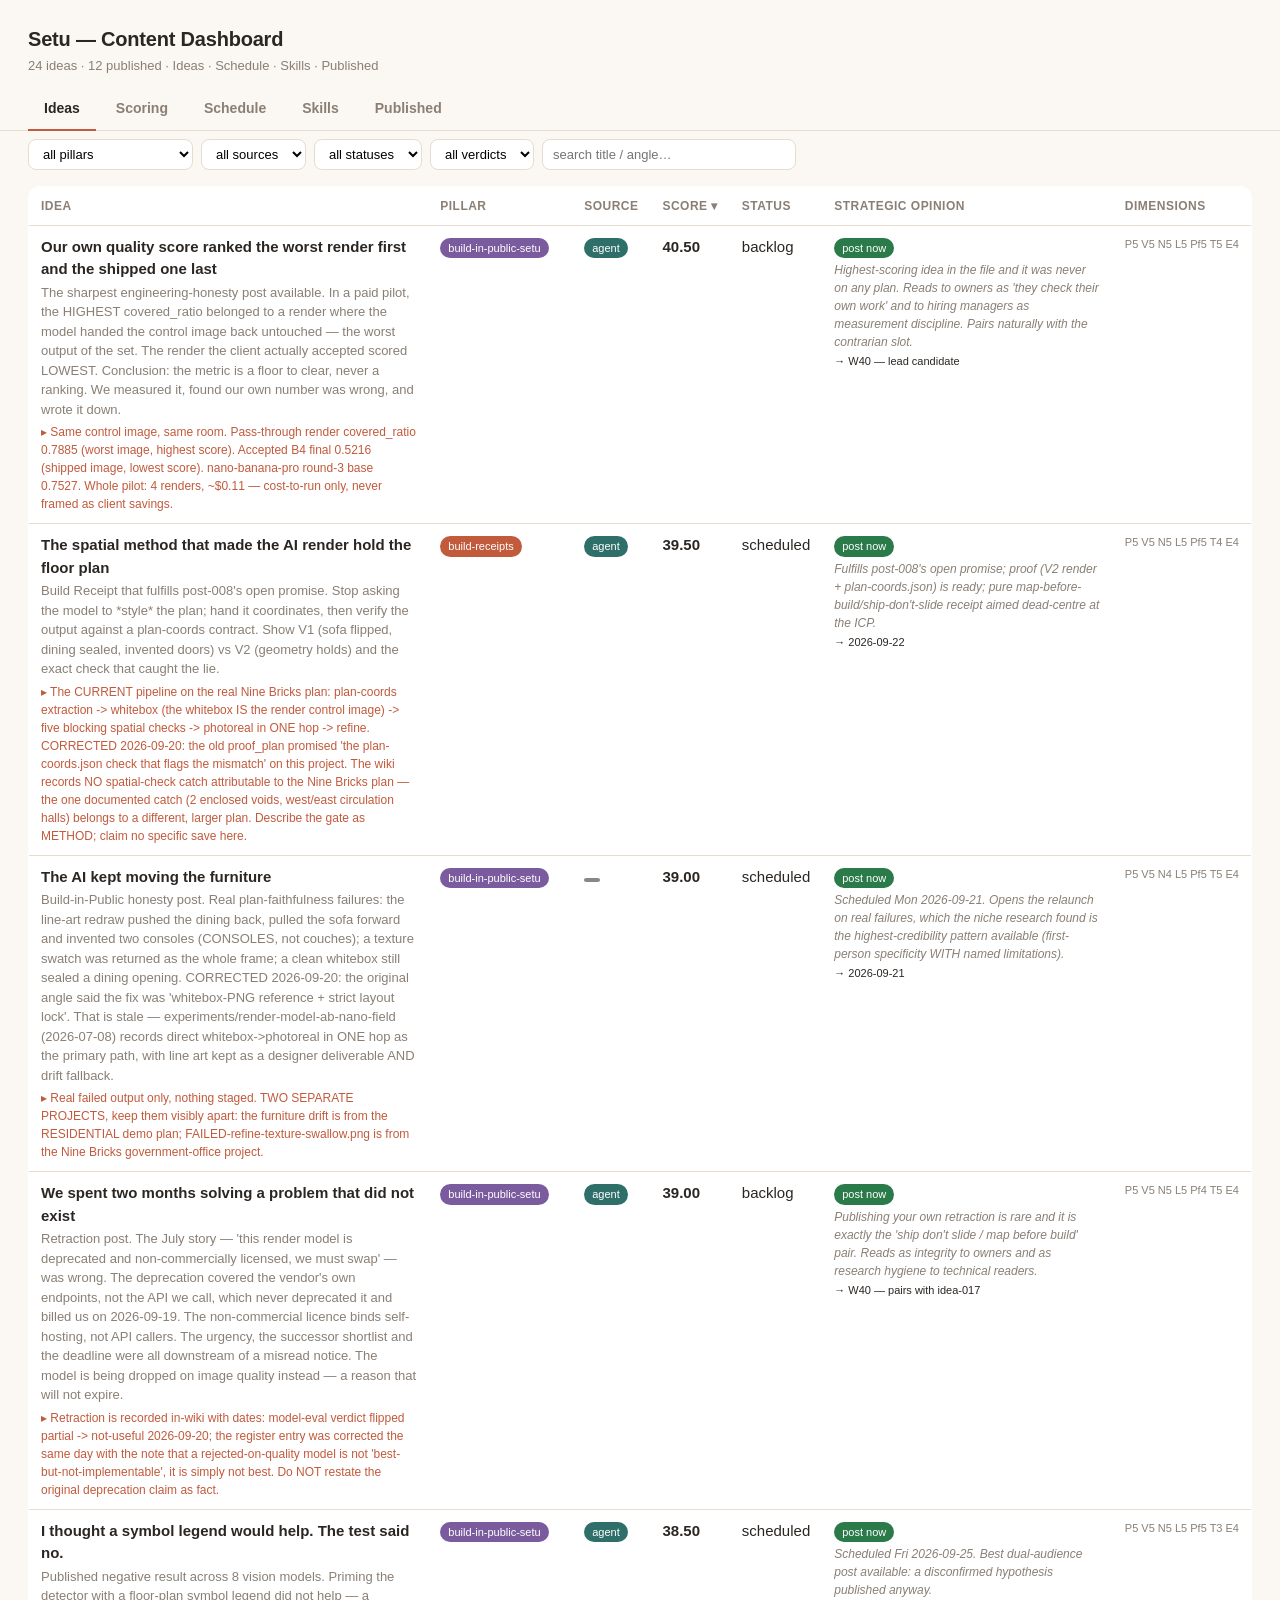
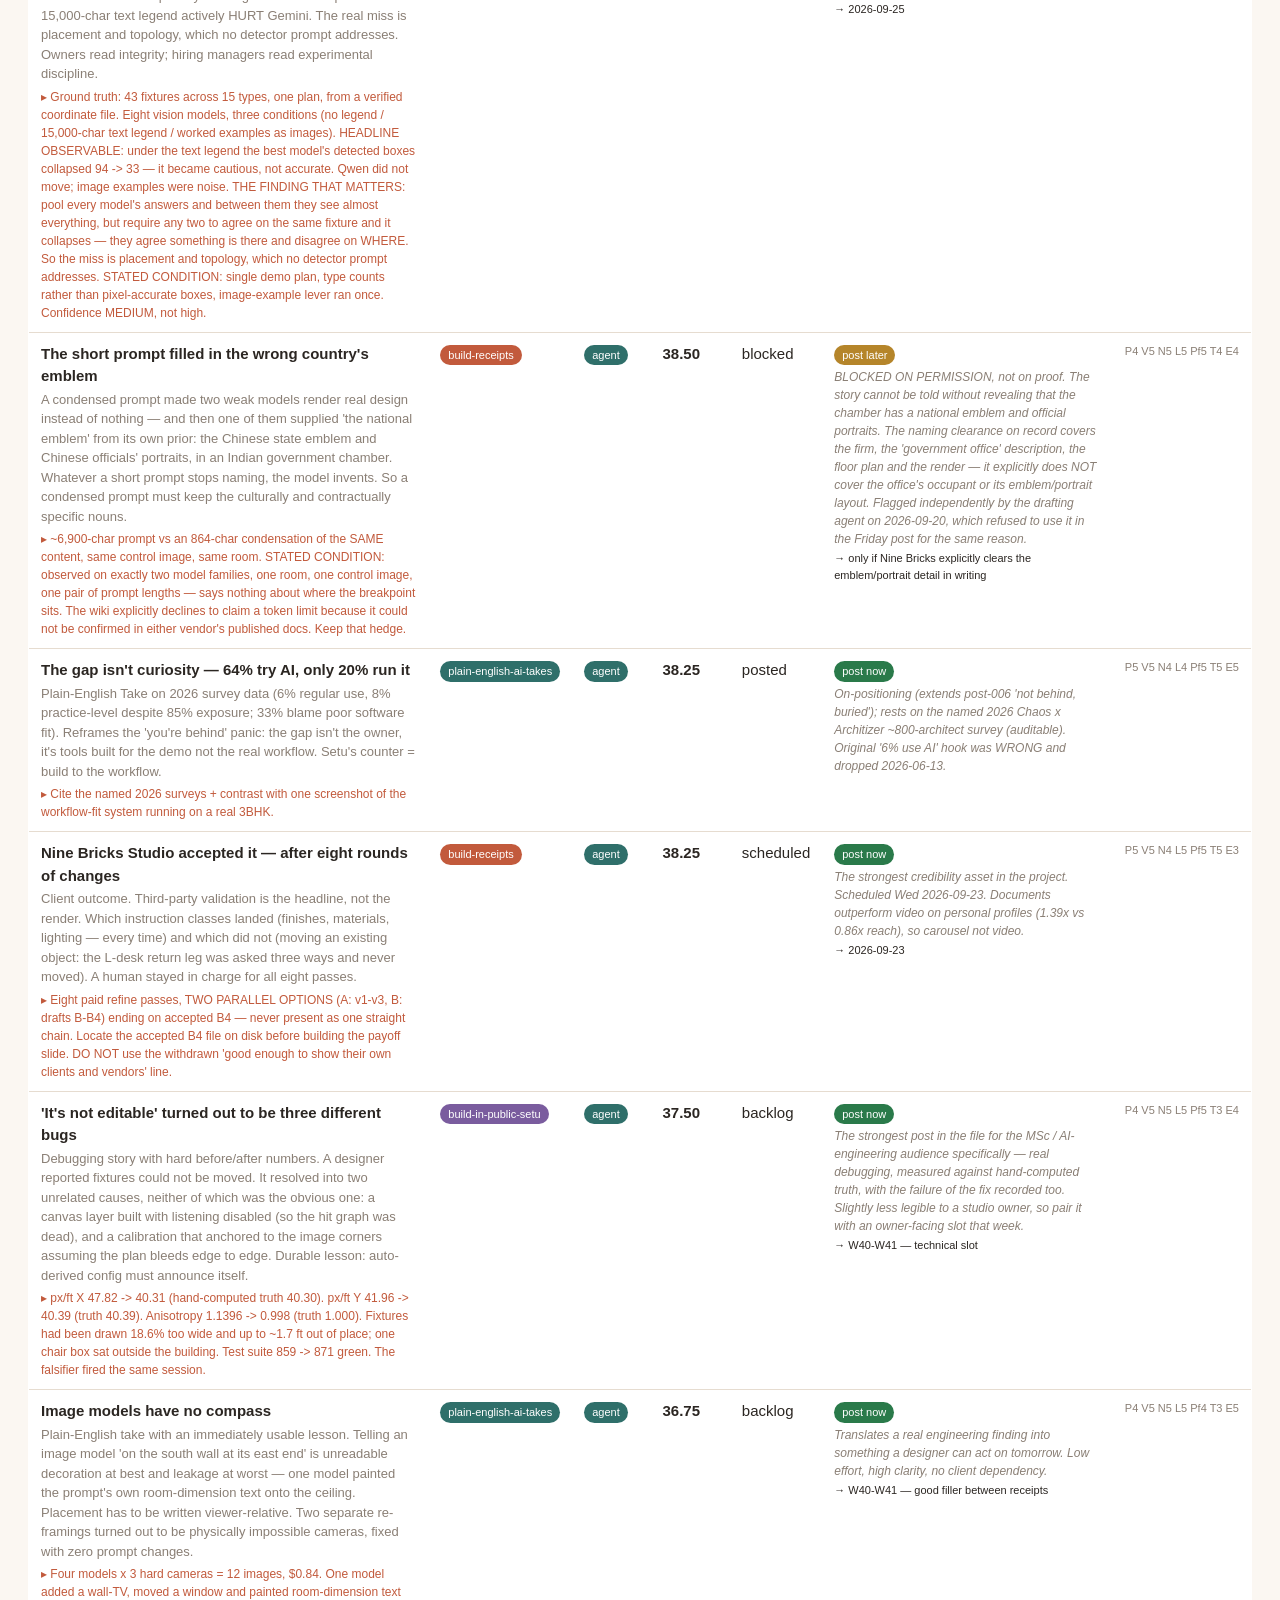
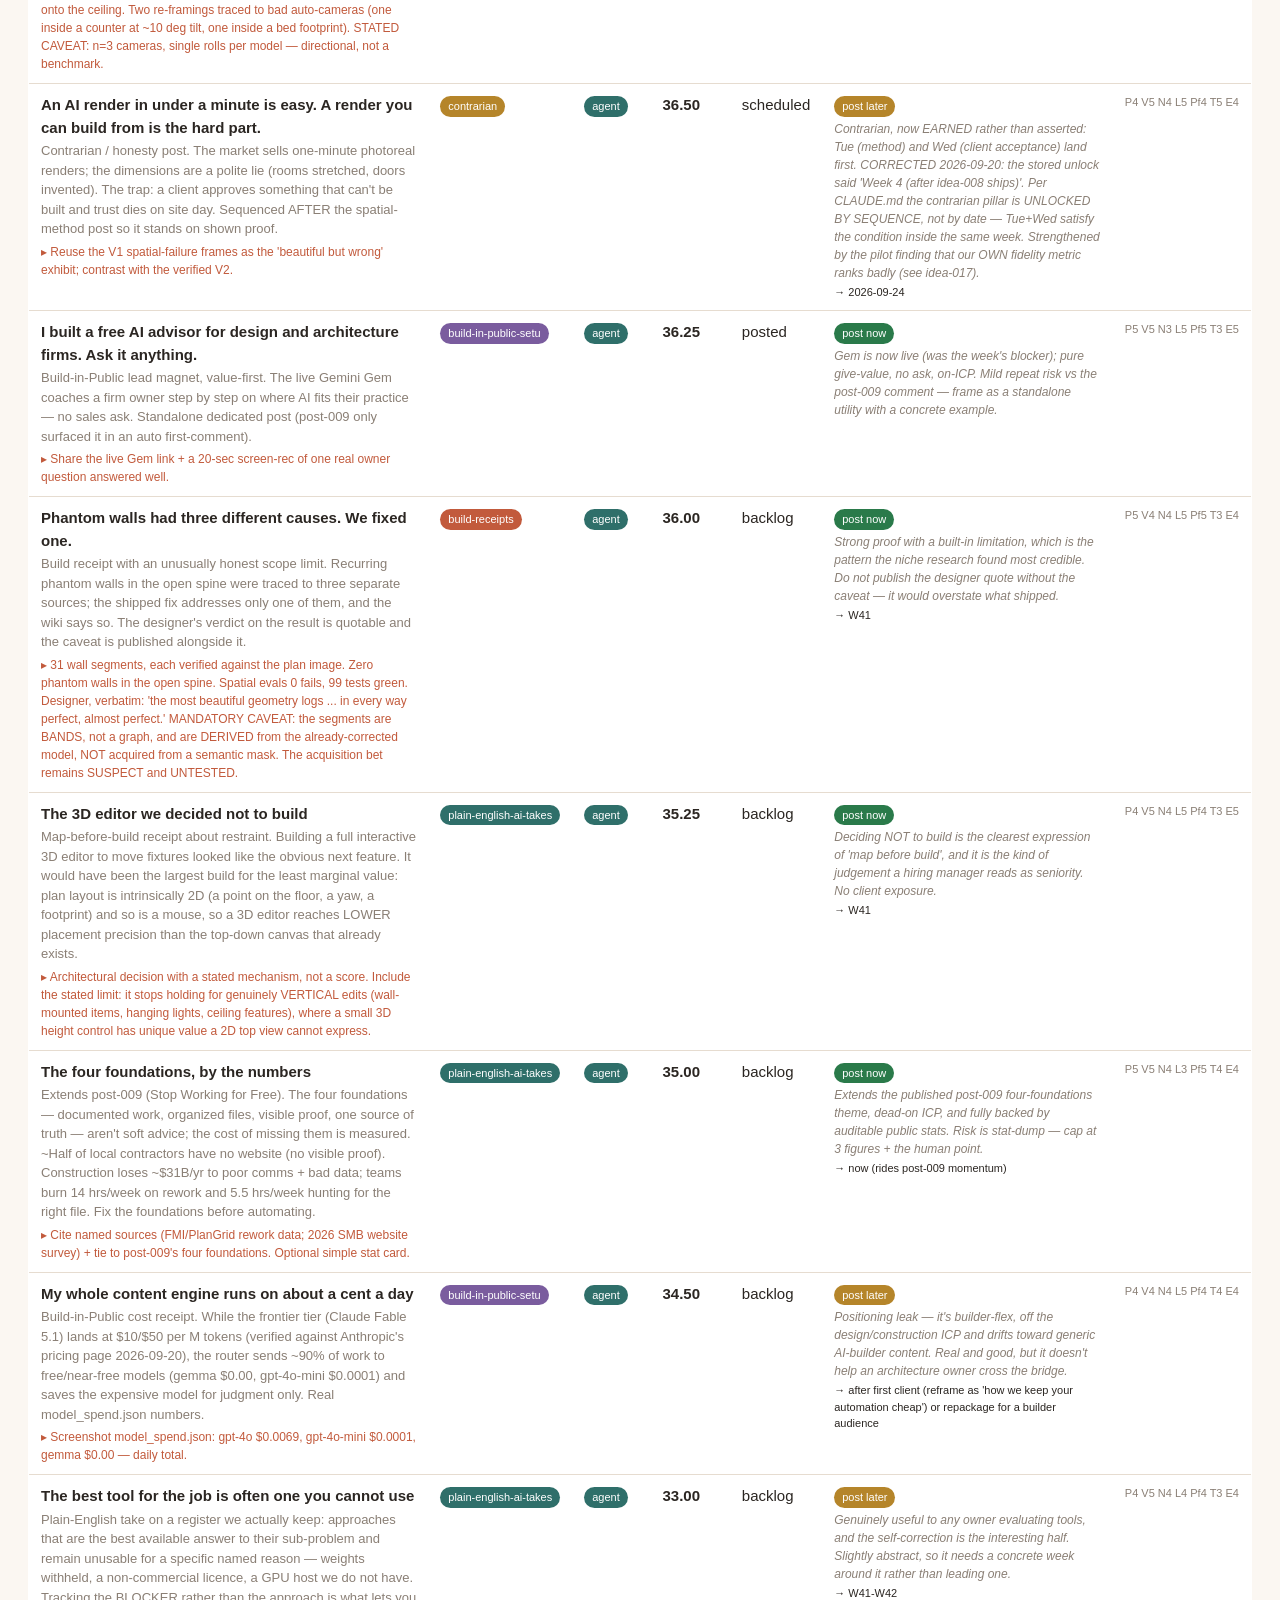
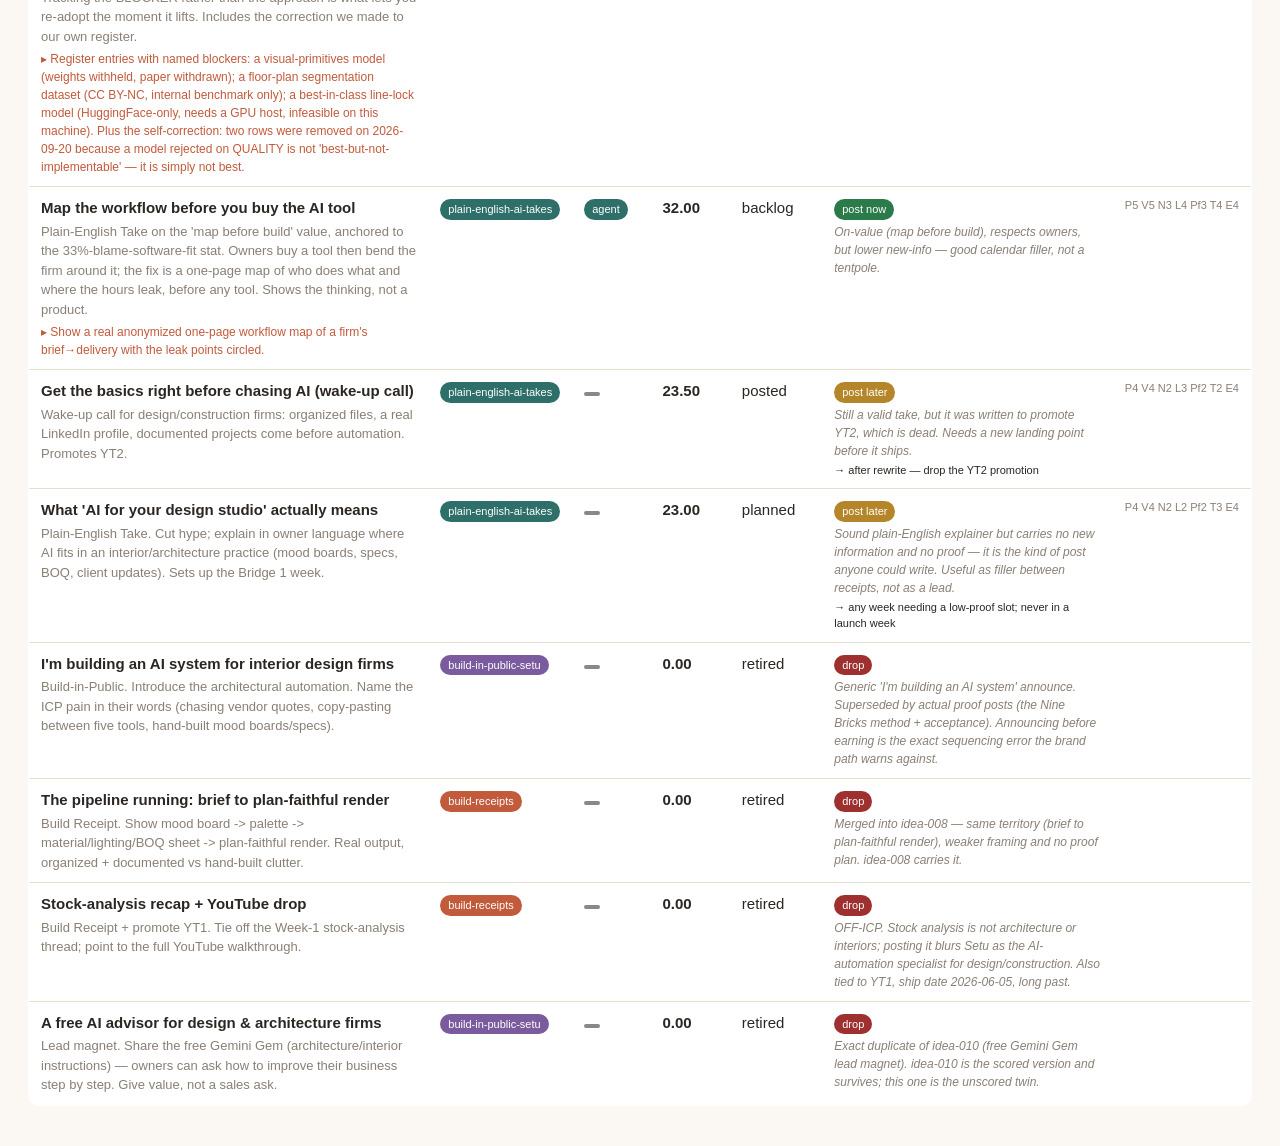
==== commit a3509be0: "chore: daily snapshot 2026-09-22" ====
--- a/data/ideas-dashboard.html
+++ b/data/ideas-dashboard.html
@@ -55,7 +55,7 @@
 <body>
 <header>
   <h1>Setu — Content Dashboard</h1>
-  <div class="sub">24 ideas · 11 published · Ideas · Schedule · Skills · Published</div>
+  <div class="sub">24 ideas · 12 published · Ideas · Schedule · Skills · Published</div>
 </header>
 <div class="tabs">
   <div class="tab active" data-pane="ideas">Ideas</div>
@@ -112,8 +112,8 @@
 </div>
 <script>
 const IDEAS = [{"id": "idea-017", "created_at": "2026-09-20", "run_id": "wiki-ingest-2026-09-20", "title": "Our own quality score ranked the worst render first and the shipped one last", "angle": "The sharpest engineering-honesty post available. In a paid pilot, the HIGHEST covered_ratio belonged to a render where the model handed the control image back untouched \u2014 the worst output of the set. The render the client actually accepted scored LOWEST. Conclusion: the metric is a floor to clear, never a ranking. We measured it, found our own number was wrong, and wrote it down.", "pillar": "build-in-public-setu", "platform": "linkedin", "source": "agent", "scores": {"pillar_fit": 5, "value_fit": 5, "new_info": 5, "lived_exp": 5, "proof_level": 5, "timeliness": 5, "effort": 4}, "total_score": 40.5, "proof_plan": "Same control image, same room. Pass-through render covered_ratio 0.7885 (worst image, highest score). Accepted B4 final 0.5216 (shipped image, lowest score). nano-banana-pro round-3 base 0.7527. Whole pilot: 4 renders, ~$0.11 \u2014 cost-to-run only, never framed as client savings.", "supporting_research": [{"headline": "experiments/fallback-render-tier-pilot \u2014 verdict failed, 2026-09-20", "source_url": "wiki:design-automation/experiments/fallback-render-tier-pilot"}, {"headline": "syntheses/render-fidelity-tier-forced-swap \u2014 RETIRED/high, reviewed 2026-09-20", "source_url": "wiki:design-automation/syntheses/render-fidelity-tier-forced-swap"}], "status": "backlog", "strategic_opinion": {"verdict": "post_now", "reason": "Highest-scoring idea in the file and it was never on any plan. Reads to owners as 'they check their own work' and to hiring managers as measurement discipline. Pairs naturally with the contrarian slot.", "when_to_post": "W40 \u2014 lead candidate", "timing_note": "created 2026-09-20 from the design-automation wiki (index rebuilt 2026-09-20), never previously ingested"}, "asset_ready": true}, {"id": "idea-008", "created_at": "2026-06-12", "run_id": "idea-1781202600", "title": "The spatial method that made the AI render hold the floor plan", "angle": "Build Receipt that fulfills post-008's open promise. Stop asking the model to *style* the plan; hand it coordinates, then verify the output against a plan-coords contract. Show V1 (sofa flipped, dining sealed, invented doors) vs V2 (geometry holds) and the exact check that caught the lie.", "pillar": "build-receipts", "platform": "linkedin", "source": "agent", "scores": {"pillar_fit": 5, "value_fit": 5, "new_info": 5, "lived_exp": 5, "proof_level": 5, "timeliness": 4, "effort": 4}, "total_score": 39.5, "proof_plan": "The CURRENT pipeline on the real Nine Bricks plan: plan-coords extraction -\u003e whitebox (the whitebox IS the render control image) -\u003e five blocking spatial checks -\u003e photoreal in ONE hop -\u003e refine. CORRECTED 2026-09-20: the old proof_plan promised 'the plan-coords.json check that flags the mismatch' on this project. The wiki records NO spatial-check catch attributable to the Nine Bricks plan \u2014 the one documented catch (2 enclosed voids, west/east circulation halls) belongs to a different, larger plan. Describe the gate as METHOD; claim no specific save here.", "supporting_research": [{"headline": "AI renders do not preserve exact proportions; dimensional accuracy not guaranteed", "source_url": "https://virtualspaces.tech/blog/the-future-of-interior-design-visualization-ai-transforming-2d-to-3d"}, {"headline": "post-008 teased 'the exact spatial method that made the plan stick'", "source_url": "internal:posts.json#post-008"}, {"headline": "plan-coords.json verification contract", "source_url": "internal:.tmp/visuals/post008/"}], "status": "scheduled", "strategic_opinion": {"verdict": "post_now", "reason": "Fulfills post-008's open promise; proof (V2 render + plan-coords.json) is ready; pure map-before-build/ship-don't-slide receipt aimed dead-centre at the ICP.", "when_to_post": "2026-09-22", "timing_note": "SCHEDULED Tue 2026-09-22. audited 2026-09-20 against the design-automation wiki (index rebuilt 2026-09-20)"}, "asset_ready": true}, {"id": "idea-004", "week": 2, "slot": "2026-06-04", "platform": "linkedin", "pillar": "build-in-public-setu", "title": "The AI kept moving the furniture", "angle": "Build-in-Public honesty post. Real plan-faithfulness failures: the line-art redraw pushed the dining back, pulled the sofa forward and invented two consoles (CONSOLES, not couches); a texture swatch was returned as the whole frame; a clean whitebox still sealed a dining opening. CORRECTED 2026-09-20: the original angle said the fix was 'whitebox-PNG reference + strict layout lock'. That is stale \u2014 experiments/render-model-ab-nano-field (2026-07-08) records direct whitebox-\u003ephotoreal in ONE hop as the primary path, with line art kept as a designer deliverable AND drift fallback.", "icp": "Bridge 01", "asset": {"type": "before_after_render", "status": "NEEDS_USER", "note": "user supplies V1 vs V4 render images"}, "cta": "soft", "status": "scheduled", "notes": "Strongest trust post of the week. Visual.", "retired_reason": "Duplicate \u2014 post-008 (Everyone keeps asking to see the renders) already covered V1 spatial failures story (sofa flipped, pooja vanished, invented doors). Retired 2026-06-11.", "proof_plan": "Real failed output only, nothing staged. TWO SEPARATE PROJECTS, keep them visibly apart: the furniture drift is from the RESIDENTIAL demo plan; FAILED-refine-texture-swallow.png is from the Nine Bricks government-office project.", "scores": {"pillar_fit": 5, "value_fit": 5, "new_info": 4, "lived_exp": 5, "proof_level": 5, "timeliness": 5, "effort": 4}, "strategic_opinion": {"verdict": "post_now", "reason": "Scheduled Mon 2026-09-21. Opens the relaunch on real failures, which the niche research found is the highest-credibility pattern available (first-person specificity WITH named limitations).", "when_to_post": "2026-09-21", "timing_note": "audited 2026-09-20 against the design-automation wiki (index rebuilt 2026-09-20)"}, "asset_ready": true, "total_score": 39.0}, {"id": "idea-018", "created_at": "2026-09-20", "run_id": "wiki-ingest-2026-09-20", "title": "We spent two months solving a problem that did not exist", "angle": "Retraction post. The July story \u2014 'this render model is deprecated and non-commercially licensed, we must swap' \u2014 was wrong. The deprecation covered the vendor's own endpoints, not the API we call, which never deprecated it and billed us on 2026-09-19. The non-commercial licence binds self-hosting, not API callers. The urgency, the successor shortlist and the deadline were all downstream of a misread notice. The model is being dropped on image quality instead \u2014 a reason that will not expire.", "pillar": "build-in-public-setu", "platform": "linkedin", "source": "agent", "scores": {"pillar_fit": 5, "value_fit": 5, "new_info": 5, "lived_exp": 5, "proof_level": 4, "timeliness": 5, "effort": 4}, "total_score": 39.0, "proof_plan": "Retraction is recorded in-wiki with dates: model-eval verdict flipped partial -\u003e not-useful 2026-09-20; the register entry was corrected the same day with the note that a rejected-on-quality model is not 'best-but-not-implementable', it is simply not best. Do NOT restate the original deprecation claim as fact.", "supporting_research": [{"headline": "syntheses/render-fidelity-tier-forced-swap \u2014 RETIRED/high, reviewed 2026-09-20", "source_url": "wiki:design-automation/syntheses/render-fidelity-tier-forced-swap"}, {"headline": "syntheses/best-but-not-implementable-register \u2014 CONFIRMED/high, reviewed 2026-09-20", "source_url": "wiki:design-automation/syntheses/best-but-not-implementable-register"}], "status": "backlog", "strategic_opinion": {"verdict": "post_now", "reason": "Publishing your own retraction is rare and it is exactly the 'ship don't slide / map before build' pair. Reads as integrity to owners and as research hygiene to technical readers.", "when_to_post": "W40 \u2014 pairs with idea-017", "timing_note": "created 2026-09-20 from the design-automation wiki (index rebuilt 2026-09-20), never previously ingested"}, "asset_ready": true}, {"id": "idea-016", "created_at": "2026-09-20", "run_id": "wiki-ingest-2026-09-20", "title": "I thought a symbol legend would help. The test said no.", "angle": "Published negative result across 8 vision models. Priming the detector with a floor-plan symbol legend did not help \u2014 a 15,000-char text legend actively HURT Gemini. The real miss is placement and topology, which no detector prompt addresses. Owners read integrity; hiring managers read experimental discipline.", "pillar": "build-in-public-setu", "platform": "linkedin", "source": "agent", "scores": {"pillar_fit": 5, "value_fit": 5, "new_info": 5, "lived_exp": 5, "proof_level": 5, "timeliness": 3, "effort": 4}, "total_score": 38.5, "proof_plan": "Ground truth: 43 fixtures across 15 types, one plan, from a verified coordinate file. Eight vision models, three conditions (no legend / 15,000-char text legend / worked examples as images). HEADLINE OBSERVABLE: under the text legend the best model's detected boxes collapsed 94 -\u003e 33 \u2014 it became cautious, not accurate. Qwen did not move; image examples were noise. THE FINDING THAT MATTERS: pool every model's answers and between them they see almost everything, but require any two to agree on the same fixture and it collapses \u2014 they agree something is there and disagree on WHERE. So the miss is placement and topology, which no detector prompt addresses. STATED CONDITION: single demo plan, type counts rather than pixel-accurate boxes, image-example lever ran once. Confidence MEDIUM, not high.", "supporting_research": [{"headline": "syntheses/legend-priming-doesnt-help-detection \u2014 CONFIRMED/medium, reviewed 2026-06-23", "source_url": "wiki:design-automation/syntheses/legend-priming-doesnt-help-detection"}, {"headline": "experiments/legend-detection-bakeoff (8 VLMs)", "source_url": "wiki:design-automation/experiments/legend-detection-bakeoff"}, {"headline": "AECV-Bench corroboration DROPPED 2026-09-20 \u2014 compares the same rejected detection-metric class, and both wiki entries carry a spot-verify marker", "source_url": "internal:decision-2026-09-20"}], "status": "scheduled", "strategic_opinion": {"verdict": "post_now", "reason": "Scheduled Fri 2026-09-25. Best dual-audience post available: a disconfirmed hypothesis published anyway.", "when_to_post": "2026-09-25", "timing_note": "F1 FIGURES REMOVED 2026-09-20 on Seetaram's instruction. F1 on type-multiset detection scores whether the right KINDS and COUNTS of fixtures were found and is blind to WHERE they are \u2014 so it can look respectable while the layout is unusable, which for a floor plan is the only thing that matters. The wiki's own consensus finding (pooled recall high, any-two agreement collapses) is the proof. Use raw observables (the 94-\u003e33 box collapse) and the placement finding instead. DO NOT reintroduce F1, precision or recall as the deciding parameter for plan-fidelity work in any post."}, "asset_ready": true}, {"id": "idea-020", "created_at": "2026-09-20", "run_id": "wiki-ingest-2026-09-20", "title": "The short prompt filled in the wrong country's emblem", "angle": "A condensed prompt made two weak models render real design instead of nothing \u2014 and then one of them supplied 'the national emblem' from its own prior: the Chinese state emblem and Chinese officials' portraits, in an Indian government chamber. Whatever a short prompt stops naming, the model invents. So a condensed prompt must keep the culturally and contractually specific nouns.", "pillar": "build-receipts", "platform": "linkedin", "source": "agent", "scores": {"pillar_fit": 4, "value_fit": 5, "new_info": 5, "lived_exp": 5, "proof_level": 5, "timeliness": 4, "effort": 4}, "total_score": 38.5, "proof_plan": "~6,900-char prompt vs an 864-char condensation of the SAME content, same control image, same room. STATED CONDITION: observed on exactly two model families, one room, one control image, one pair of prompt lengths \u2014 says nothing about where the breakpoint sits. The wiki explicitly declines to claim a token limit because it could not be confirmed in either vendor's published docs. Keep that hedge.", "supporting_research": [{"headline": "syntheses/prompt-length-must-match-model-tier \u2014 CONFIRMED/medium, created \u0026 reviewed 2026-09-20", "source_url": "wiki:design-automation/syntheses/prompt-length-must-match-model-tier"}], "status": "blocked", "strategic_opinion": {"verdict": "post_later", "reason": "BLOCKED ON PERMISSION, not on proof. The story cannot be told without revealing that the chamber has a national emblem and official portraits. The naming clearance on record covers the firm, the 'government office' description, the floor plan and the render \u2014 it explicitly does NOT cover the office's occupant or its emblem/portrait layout. Flagged independently by the drafting agent on 2026-09-20, which refused to use it in the Friday post for the same reason.", "when_to_post": "only if Nine Bricks explicitly clears the emblem/portrait detail in writing", "timing_note": "Unblock condition: written clearance. Alternative: rebuild the post on a non-client prompt-length example, which keeps the lesson and loses the evidence."}, "asset_ready": true}, {"id": "idea-009", "created_at": "2026-06-12", "run_id": "idea-1781202600", "title": "The gap isn't curiosity \u2014 64% try AI, only 20% run it", "angle": "Plain-English Take on 2026 survey data (6% regular use, 8% practice-level despite 85% exposure; 33% blame poor software fit). Reframes the 'you're behind' panic: the gap isn't the owner, it's tools built for the demo not the real workflow. Setu's counter = build to the workflow.", "pillar": "plain-english-ai-takes", "platform": "linkedin", "source": "agent", "scores": {"pillar_fit": 5, "value_fit": 5, "new_info": 4, "lived_exp": 4, "proof_level": 5, "timeliness": 5, "effort": 5}, "total_score": 38.25, "proof_plan": "Cite the named 2026 surveys + contrast with one screenshot of the workflow-fit system running on a real 3BHK.", "supporting_research": [{"headline": "Only 6% of architects regularly use AI; 8% of firms at practice level despite 85% exposure", "source_url": "https://virtualspaces.tech/blog/ai-architecture-interior-design-adoption-gap-foursite-remodroom"}, {"headline": "33% cite poor compatibility with current software as the key obstacle", "source_url": "https://blog.chaos.com/the-state-of-ai-in-architecture-survey-insights"}], "status": "posted", "strategic_opinion": {"verdict": "post_now", "reason": "On-positioning (extends post-006 'not behind, buried'); rests on the named 2026 Chaos x Architizer ~800-architect survey (auditable). Original '6% use AI' hook was WRONG and dropped 2026-06-13.", "when_to_post": "now", "timing_note": "Stats verified 2026-06-13: use 64/20 gap + 33/48/70/74; do NOT use 6% or 85%-exposure."}, "draft_path": "data/drafts/2026-06-12-only-6pct-use-ai/linkedin-post.md", "post_id": "post-010"}, {"id": "idea-015", "created_at": "2026-09-20", "run_id": "wiki-ingest-2026-09-20", "title": "Nine Bricks Studio accepted it \u2014 after eight rounds of changes", "angle": "Client outcome. Third-party validation is the headline, not the render. Which instruction classes landed (finishes, materials, lighting \u2014 every time) and which did not (moving an existing object: the L-desk return leg was asked three ways and never moved). A human stayed in charge for all eight passes.", "pillar": "build-receipts", "platform": "linkedin", "source": "agent", "scores": {"pillar_fit": 5, "value_fit": 5, "new_info": 4, "lived_exp": 5, "proof_level": 5, "timeliness": 5, "effort": 3}, "total_score": 38.25, "proof_plan": "Eight paid refine passes, TWO PARALLEL OPTIONS (A: v1-v3, B: drafts B-B4) ending on accepted B4 \u2014 never present as one straight chain. Locate the accepted B4 file on disk before building the payoff slide. DO NOT use the withdrawn 'good enough to show their own clients and vendors' line.", "supporting_research": [{"headline": "wiki log 2026-09-12: OPTION B4 ACCEPTED as the chamber's final render", "source_url": "wiki:design-automation/log#2026-09-12"}, {"headline": "Edit models re-skin surfaces but will not restructure objects", "source_url": "wiki:design-automation/log#2026-09-12"}], "status": "scheduled", "strategic_opinion": {"verdict": "post_now", "reason": "The strongest credibility asset in the project. Scheduled Wed 2026-09-23. Documents outperform video on personal profiles (1.39x vs 0.86x reach), so carousel not video.", "when_to_post": "2026-09-23", "timing_note": "created 2026-09-20 from the design-automation wiki (index rebuilt 2026-09-20), never previously ingested"}, "asset_ready": true}, {"id": "idea-019", "created_at": "2026-09-20", "run_id": "wiki-ingest-2026-09-20", "title": "'It's not editable' turned out to be three different bugs", "angle": "Debugging story with hard before/after numbers. A designer reported fixtures could not be moved. It resolved into two unrelated causes, neither of which was the obvious one: a canvas layer built with listening disabled (so the hit graph was dead), and a calibration that anchored to the image corners assuming the plan bleeds edge to edge. Durable lesson: auto-derived config must announce itself.", "pillar": "build-in-public-setu", "platform": "linkedin", "source": "agent", "scores": {"pillar_fit": 4, "value_fit": 5, "new_info": 5, "lived_exp": 5, "proof_level": 5, "timeliness": 3, "effort": 4}, "total_score": 37.5, "proof_plan": "px/ft X 47.82 -\u003e 40.31 (hand-computed truth 40.30). px/ft Y 41.96 -\u003e 40.39 (truth 40.39). Anisotropy 1.1396 -\u003e 0.998 (truth 1.000). Fixtures had been drawn 18.6% too wide and up to ~1.7 ft out of place; one chair box sat outside the building. Test suite 859 -\u003e 871 green. The falsifier fired the same session.", "supporting_research": [{"headline": "experiments/ffe-canvas-calibration-anchor-bug, 2026-08-30", "source_url": "wiki:design-automation/experiments/ffe-canvas-calibration-anchor-bug"}, {"headline": "syntheses/calibration-needs-anchor-and-metric \u2014 CONFIRMED/high, reviewed 2026-08-30", "source_url": "wiki:design-automation/syntheses/calibration-needs-anchor-and-metric"}], "status": "backlog", "strategic_opinion": {"verdict": "post_now", "reason": "The strongest post in the file for the MSc / AI-engineering audience specifically \u2014 real debugging, measured against hand-computed truth, with the failure of the fix recorded too. Slightly less legible to a studio owner, so pair it with an owner-facing slot that week.", "when_to_post": "W40-W41 \u2014 technical slot", "timing_note": "created 2026-09-20 from the design-automation wiki (index rebuilt 2026-09-20), never previously ingested"}, "asset_ready": true}, {"id": "idea-021", "created_at": "2026-09-20", "run_id": "wiki-ingest-2026-09-20", "title": "Image models have no compass", "angle": "Plain-English take with an immediately usable lesson. Telling an image model 'on the south wall at its east end' is unreadable decoration at best and leakage at worst \u2014 one model painted the prompt's own room-dimension text onto the ceiling. Placement has to be written viewer-relative. Two separate re-framings turned out to be physically impossible cameras, fixed with zero prompt changes.", "pillar": "plain-english-ai-takes", "platform": "linkedin", "source": "agent", "scores": {"pillar_fit": 4, "value_fit": 5, "new_info": 5, "lived_exp": 5, "proof_level": 4, "timeliness": 3, "effort": 5}, "total_score": 36.75, "proof_plan": "Four models x 3 hard cameras = 12 images, $0.84. One model added a wall-TV, moved a window and painted room-dimension text onto the ceiling. Two re-framings traced to bad auto-cameras (one inside a counter at ~10 deg tilt, one inside a bed footprint). STATED CAVEAT: n=3 cameras, single rolls per model \u2014 directional, not a benchmark.", "supporting_research": [{"headline": "experiments/render-model-ab-nano-field \u2014 verdict kept, 2026-07-08", "source_url": "wiki:design-automation/experiments/render-model-ab-nano-field"}], "status": "backlog", "strategic_opinion": {"verdict": "post_now", "reason": "Translates a real engineering finding into something a designer can act on tomorrow. Low effort, high clarity, no client dependency.", "when_to_post": "W40-W41 \u2014 good filler between receipts", "timing_note": "created 2026-09-20 from the design-automation wiki (index rebuilt 2026-09-20), never previously ingested"}, "asset_ready": true}, {"id": "idea-011", "created_at": "2026-06-12", "run_id": "idea-1781202600", "title": "An AI render in under a minute is easy. A render you can build from is the hard part.", "angle": "Contrarian / honesty post. The market sells one-minute photoreal renders; the dimensions are a polite lie (rooms stretched, doors invented). The trap: a client approves something that can't be built and trust dies on site day. Sequenced AFTER the spatial-method post so it stands on shown proof.", "pillar": "contrarian", "platform": "linkedin", "source": "agent", "scores": {"pillar_fit": 4, "value_fit": 5, "new_info": 4, "lived_exp": 5, "proof_level": 4, "timeliness": 5, "effort": 4}, "total_score": 36.5, "proof_plan": "Reuse the V1 spatial-failure frames as the 'beautiful but wrong' exhibit; contrast with the verified V2.", "supporting_research": [{"headline": "AI tools stretch or compress room dimensions interpreting floor plans", "source_url": "https://genroom.io/blog/ai-design-from-floor-plan"}, {"headline": "AI render in under a minute marketed as turnkey", "source_url": "https://www.aimagicx.com/blog/ai-architectural-rendering-visualization-guide-2026"}], "status": "scheduled", "strategic_opinion": {"verdict": "post_later", "reason": "Contrarian, now EARNED rather than asserted: Tue (method) and Wed (client acceptance) land first. CORRECTED 2026-09-20: the stored unlock said 'Week 4 (after idea-008 ships)'. Per CLAUDE.md the contrarian pillar is UNLOCKED BY SEQUENCE, not by date \u2014 Tue+Wed satisfy the condition inside the same week. Strengthened by the pilot finding that our OWN fidelity metric ranks badly (see idea-017).", "when_to_post": "2026-09-24", "timing_note": "SCHEDULED Thu 2026-09-24. audited 2026-09-20 against the design-automation wiki (index rebuilt 2026-09-20)"}}, {"id": "idea-010", "created_at": "2026-06-12", "run_id": "idea-1781202600", "title": "I built a free AI advisor for design and architecture firms. Ask it anything.", "angle": "Build-in-Public lead magnet, value-first. The live Gemini Gem coaches a firm owner step by step on where AI fits their practice \u2014 no sales ask. Standalone dedicated post (post-009 only surfaced it in an auto first-comment).", "pillar": "build-in-public-setu", "platform": "linkedin", "source": "agent", "scores": {"pillar_fit": 5, "value_fit": 5, "new_info": 3, "lived_exp": 5, "proof_level": 5, "timeliness": 3, "effort": 5}, "total_score": 36.25, "proof_plan": "Share the live Gem link + a 20-sec screen-rec of one real owner question answered well.", "supporting_research": [{"headline": "Gem live at https://da.gd/z52I, already used in post-009 first comment", "source_url": "internal:posts.json#post-009"}], "status": "posted", "strategic_opinion": {"verdict": "post_now", "reason": "Gem is now live (was the week's blocker); pure give-value, no ask, on-ICP. Mild repeat risk vs the post-009 comment \u2014 frame as a standalone utility with a concrete example.", "when_to_post": "now", "timing_note": "Value-first; one concrete example question, not a feature list."}, "notes": "", "post_record_pending": true}, {"id": "idea-023", "created_at": "2026-09-20", "run_id": "wiki-ingest-2026-09-20", "title": "Phantom walls had three different causes. We fixed one.", "angle": "Build receipt with an unusually honest scope limit. Recurring phantom walls in the open spine were traced to three separate sources; the shipped fix addresses only one of them, and the wiki says so. The designer's verdict on the result is quotable and the caveat is published alongside it.", "pillar": "build-receipts", "platform": "linkedin", "source": "agent", "scores": {"pillar_fit": 5, "value_fit": 4, "new_info": 4, "lived_exp": 5, "proof_level": 5, "timeliness": 3, "effort": 4}, "total_score": 36.0, "proof_plan": "31 wall segments, each verified against the plan image. Zero phantom walls in the open spine. Spatial evals 0 fails, 99 tests green. Designer, verbatim: 'the most beautiful geometry logs ... in every way perfect, almost perfect.' MANDATORY CAVEAT: the segments are BANDS, not a graph, and are DERIVED from the already-corrected model, NOT acquired from a semantic mask. The acquisition bet remains SUSPECT and UNTESTED.", "supporting_research": [{"headline": "experiments/wall-segments-shipped-render-source \u2014 verdict kept, 2026-07-06", "source_url": "wiki:design-automation/experiments/wall-segments-shipped-render-source"}, {"headline": "syntheses/wall-acquisition-is-mask-then-vector \u2014 SUSPECT/medium, still untested", "source_url": "wiki:design-automation/syntheses/wall-acquisition-is-mask-then-vector"}], "status": "backlog", "strategic_opinion": {"verdict": "post_now", "reason": "Strong proof with a built-in limitation, which is the pattern the niche research found most credible. Do not publish the designer quote without the caveat \u2014 it would overstate what shipped.", "when_to_post": "W41", "timing_note": "created 2026-09-20 from the design-automation wiki (index rebuilt 2026-09-20), never previously ingested"}, "asset_ready": true}, {"id": "idea-022", "created_at": "2026-09-20", "run_id": "wiki-ingest-2026-09-20", "title": "The 3D editor we decided not to build", "angle": "Map-before-build receipt about restraint. Building a full interactive 3D editor to move fixtures looked like the obvious next feature. It would have been the largest build for the least marginal value: plan layout is intrinsically 2D (a point on the floor, a yaw, a footprint) and so is a mouse, so a 3D editor reaches LOWER placement precision than the top-down canvas that already exists.", "pillar": "plain-english-ai-takes", "platform": "linkedin", "source": "agent", "scores": {"pillar_fit": 4, "value_fit": 5, "new_info": 4, "lived_exp": 5, "proof_level": 4, "timeliness": 3, "effort": 5}, "total_score": 35.25, "proof_plan": "Architectural decision with a stated mechanism, not a score. Include the stated limit: it stops holding for genuinely VERTICAL edits (wall-mounted items, hanging lights, ceiling features), where a small 3D height control has unique value a 2D top view cannot express.", "supporting_research": [{"headline": "syntheses/direct-3d-editing-is-wrong-layer-for-plan-layout \u2014 CONFIRMED/high, reviewed 2026-07-19", "source_url": "wiki:design-automation/syntheses/direct-3d-editing-is-wrong-layer-for-plan-layout"}], "status": "backlog", "strategic_opinion": {"verdict": "post_now", "reason": "Deciding NOT to build is the clearest expression of 'map before build', and it is the kind of judgement a hiring manager reads as seniority. No client exposure.", "when_to_post": "W41", "timing_note": "created 2026-09-20 from the design-automation wiki (index rebuilt 2026-09-20), never previously ingested"}, "asset_ready": true}, {"id": "idea-014", "created_at": "2026-06-13", "run_id": "idea-1781202600", "title": "The four foundations, by the numbers", "angle": "Extends post-009 (Stop Working for Free). The four foundations \u2014 documented work, organized files, visible proof, one source of truth \u2014 aren't soft advice; the cost of missing them is measured. ~Half of local contractors have no website (no visible proof). Construction loses ~$31B/yr to poor comms + bad data; teams burn 14 hrs/week on rework and 5.5 hrs/week hunting for the right file. Fix the foundations before automating.", "pillar": "plain-english-ai-takes", "platform": "linkedin", "source": "agent", "scores": {"pillar_fit": 5, "value_fit": 5, "new_info": 4, "lived_exp": 3, "proof_level": 5, "timeliness": 4, "effort": 4}, "total_score": 35.0, "proof_plan": "Cite named sources (FMI/PlanGrid rework data; 2026 SMB website survey) + tie to post-009's four foundations. Optional simple stat card.", "supporting_research": [{"headline": "45-56% of local contractors/tradespeople have no website", "source_url": "https://b2bleadfinder.io/blog/small-business-without-website-statistics"}, {"headline": "Miscommunication + bad data = 48% of rework; ~$31.3B/yr construction cost; 14h/wk rework, 5.5h/wk hunting data", "source_url": "https://www.forconstructionpros.com/business/business-services/financing-insurance-leasing/press-release/21015974/plangrid-poor-communication-rework-bad-data-management-cost-construction-industry-177b-annually"}, {"headline": "~27% of small businesses have no website; 62% of customers ignore no-web-presence businesses", "source_url": "https://www.networksolutions.com/blog/small-business-website-statistics/"}], "status": "backlog", "strategic_opinion": {"verdict": "post_now", "reason": "Extends the published post-009 four-foundations theme, dead-on ICP, and fully backed by auditable public stats. Risk is stat-dump \u2014 cap at 3 figures + the human point.", "when_to_post": "now (rides post-009 momentum)", "timing_note": "Use ONLY verified figures; label construction-industry stats as such, do not imply interior-design-specific. No fabricated composite 'four-pillars readiness' stat \u2014 it does not exist publicly."}}, {"id": "idea-013", "created_at": "2026-06-12", "run_id": "idea-1781202600", "title": "My whole content engine runs on about a cent a day", "angle": "Build-in-Public cost receipt. While the frontier tier (Claude Fable 5.1) lands at $10/$50 per M tokens (verified against Anthropic's pricing page 2026-09-20), the router sends ~90% of work to free/near-free models (gemma $0.00, gpt-4o-mini $0.0001) and saves the expensive model for judgment only. Real model_spend.json numbers.", "pillar": "build-in-public-setu", "platform": "linkedin", "source": "agent", "scores": {"pillar_fit": 4, "value_fit": 4, "new_info": 4, "lived_exp": 5, "proof_level": 4, "timeliness": 4, "effort": 4}, "total_score": 34.5, "proof_plan": "Screenshot model_spend.json: gpt-4o $0.0069, gpt-4o-mini $0.0001, gemma $0.00 \u2014 daily total.", "supporting_research": [{"headline": "Claude Fable 5 GA Jun 9 at $10/$50 per M tokens", "source_url": "https://thehackernews.com/2026/06/anthropic-releases-claude-fable-5-its.html"}, {"headline": "real router spend numbers", "source_url": "internal:model_spend.json"}], "status": "backlog", "strategic_opinion": {"verdict": "post_later", "reason": "Positioning leak \u2014 it's builder-flex, off the design/construction ICP and drifts toward generic AI-builder content. Real and good, but it doesn't help an architecture owner cross the bridge.", "when_to_post": "after first client (reframe as 'how we keep your automation cheap') or repackage for a builder audience", "timing_note": "Model name refreshed 2026-09-20: Fable 5 -\u003e Fable 5.1, same $10/$50. audited 2026-09-20 against the design-automation wiki (index rebuilt 2026-09-20)"}}, {"id": "idea-024", "created_at": "2026-09-20", "run_id": "wiki-ingest-2026-09-20", "title": "The best tool for the job is often one you cannot use", "angle": "Plain-English take on a register we actually keep: approaches that are the best available answer to their sub-problem and remain unusable for a specific named reason \u2014 weights withheld, a non-commercial licence, a GPU host we do not have. Tracking the BLOCKER rather than the approach is what lets you re-adopt the moment it lifts. Includes the correction we made to our own register.", "pillar": "plain-english-ai-takes", "platform": "linkedin", "source": "agent", "scores": {"pillar_fit": 4, "value_fit": 5, "new_info": 4, "lived_exp": 4, "proof_level": 4, "timeliness": 3, "effort": 4}, "total_score": 33.0, "proof_plan": "Register entries with named blockers: a visual-primitives model (weights withheld, paper withdrawn); a floor-plan segmentation dataset (CC BY-NC, internal benchmark only); a best-in-class line-lock model (HuggingFace-only, needs a GPU host, infeasible on this machine). Plus the self-correction: two rows were removed on 2026-09-20 because a model rejected on QUALITY is not 'best-but-not-implementable' \u2014 it is simply not best.", "supporting_research": [{"headline": "syntheses/best-but-not-implementable-register \u2014 CONFIRMED/high, reviewed 2026-09-20", "source_url": "wiki:design-automation/syntheses/best-but-not-implementable-register"}], "status": "backlog", "strategic_opinion": {"verdict": "post_later", "reason": "Genuinely useful to any owner evaluating tools, and the self-correction is the interesting half. Slightly abstract, so it needs a concrete week around it rather than leading one.", "when_to_post": "W41-W42", "timing_note": "created 2026-09-20 from the design-automation wiki (index rebuilt 2026-09-20), never previously ingested"}, "asset_ready": true}, {"id": "idea-012", "created_at": "2026-06-12", "run_id": "idea-1781202600", "title": "Map the workflow before you buy the AI tool", "angle": "Plain-English Take on the 'map before build' value, anchored to the 33%-blame-software-fit stat. Owners buy a tool then bend the firm around it; the fix is a one-page map of who does what and where the hours leak, before any tool. Shows the thinking, not a product.", "pillar": "plain-english-ai-takes", "platform": "linkedin", "source": "agent", "scores": {"pillar_fit": 5, "value_fit": 5, "new_info": 3, "lived_exp": 4, "proof_level": 3, "timeliness": 4, "effort": 4}, "total_score": 32.0, "proof_plan": "Show a real anonymized one-page workflow map of a firm's brief\u2192delivery with the leak points circled.", "supporting_research": [{"headline": "33% cite poor software compatibility as the key AI obstacle", "source_url": "https://blog.chaos.com/the-state-of-ai-in-architecture-survey-insights"}], "status": "backlog", "strategic_opinion": {"verdict": "post_now", "reason": "On-value (map before build), respects owners, but lower new-info \u2014 good calendar filler, not a tentpole.", "when_to_post": "now", "timing_note": "Needs a clean anonymized workflow-map graphic."}}, {"id": "idea-006", "week": 2, "slot": "2026-06-06", "platform": "linkedin", "pillar": "plain-english-ai-takes", "title": "Get the basics right before chasing AI (wake-up call)", "angle": "Wake-up call for design/construction firms: organized files, a real LinkedIn profile, documented projects come before automation. Promotes YT2.", "icp": "Bridge 01", "asset": {"type": "youtube_link", "ref": "YT2", "status": "to-record"}, "cta": "soft (free Gem teaser)", "status": "posted", "notes": "LECTURE RISK \u2014 frame as 'here's what I keep seeing work', not 'you're doing it wrong'. Hard five-value check on Respect-the-owner before publish.", "post_record_pending": true, "scores": {"pillar_fit": 4, "value_fit": 4, "new_info": 2, "lived_exp": 3, "proof_level": 2, "timeliness": 2, "effort": 4}, "strategic_opinion": {"verdict": "post_later", "reason": "Still a valid take, but it was written to promote YT2, which is dead. Needs a new landing point before it ships.", "when_to_post": "after rewrite \u2014 drop the YT2 promotion", "timing_note": "audited 2026-09-20 against the design-automation wiki (index rebuilt 2026-09-20)"}, "total_score": 23.5}, {"id": "idea-001", "week": 2, "slot": "2026-06-01", "platform": "linkedin", "pillar": "plain-english-ai-takes", "title": "What 'AI for your design studio' actually means", "angle": "Plain-English Take. Cut hype; explain in owner language where AI fits in an interior/architecture practice (mood boards, specs, BOQ, client updates). Sets up the Bridge 1 week.", "icp": "Bridge 01 \u2014 interior/architecture/construction firms", "asset": null, "cta": "none", "status": "planned", "notes": "Keep it concrete with one interior example. No jargon.", "scores": {"pillar_fit": 4, "value_fit": 4, "new_info": 2, "lived_exp": 2, "proof_level": 2, "timeliness": 3, "effort": 4}, "strategic_opinion": {"verdict": "post_later", "reason": "Sound plain-English explainer but carries no new information and no proof \u2014 it is the kind of post anyone could write. Useful as filler between receipts, not as a lead.", "when_to_post": "any week needing a low-proof slot; never in a launch week", "timing_note": "audited 2026-09-20 against the design-automation wiki (index rebuilt 2026-09-20)"}, "total_score": 23.0}, {"id": "idea-002", "week": 2, "slot": "2026-06-02", "platform": "linkedin", "pillar": "build-in-public-setu", "title": "I'm building an AI system for interior design firms", "angle": "Build-in-Public. Introduce the architectural automation. Name the ICP pain in their words (chasing vendor quotes, copy-pasting between five tools, hand-built mood boards/specs).", "icp": "Bridge 01", "asset": null, "cta": "none", "status": "retired", "notes": "First public Bridge 1 proof signal. Bridge metaphor hook.", "retired_reason": "Generic 'I'm building an AI system' announce. Superseded by actual proof posts (the Nine Bricks method + acceptance). Announcing before earning is the exact sequencing error the brand path warns against.", "retired_on": "2026-09-20", "strategic_opinion": {"verdict": "drop", "reason": "Generic 'I'm building an AI system' announce. Superseded by actual proof posts (the Nine Bricks method + acceptance). Announcing before earning is the exact sequencing error the brand path warns against.", "when_to_post": null, "timing_note": "audited 2026-09-20 against the design-automation wiki (index rebuilt 2026-09-20)"}}, {"id": "idea-003", "week": 2, "slot": "2026-06-03", "platform": "linkedin", "pillar": "build-receipts", "title": "The pipeline running: brief to plan-faithful render", "angle": "Build Receipt. Show mood board -\u003e palette -\u003e material/lighting/BOQ sheet -\u003e plan-faithful render. Real output, organized + documented vs hand-built clutter.", "icp": "Bridge 01", "asset": {"type": "carousel_or_screenrec", "status": "NEEDS_USER", "note": "user supplies demo project + shareable render/sheets/screen-rec"}, "cta": "soft", "status": "retired", "notes": "Anonymize any real client name. Wed proof asset format TBD (screen-rec vs carousel).", "retired_on": "2026-09-20", "retired_reason": "Merged into idea-008 \u2014 same territory (brief to plan-faithful render), weaker framing and no proof plan. idea-008 carries it.", "strategic_opinion": {"verdict": "drop", "reason": "Merged into idea-008 \u2014 same territory (brief to plan-faithful render), weaker framing and no proof plan. idea-008 carries it.", "when_to_post": null, "timing_note": "audited 2026-09-20 against the design-automation wiki (index rebuilt 2026-09-20)"}}, {"id": "idea-005", "week": 2, "slot": "2026-06-05", "platform": "linkedin", "pillar": "build-receipts", "title": "Stock-analysis recap + YouTube drop", "angle": "Build Receipt + promote YT1. Tie off the Week-1 stock-analysis thread; point to the full YouTube walkthrough.", "icp": "general / intro", "asset": {"type": "youtube_link", "ref": "YT1", "source": "/Users/sistaseetaram/Desktop/Claude/LoomWalkthroughs/final_v2_nohud_1.2x.mp4", "status": "edit-ready"}, "cta": "none", "status": "retired", "notes": "First YouTube upload. Promote once on LinkedIn.", "retired_reason": "OFF-ICP. Stock analysis is not architecture or interiors; posting it blurs Setu as the AI-automation specialist for design/construction. Also tied to YT1, ship date 2026-06-05, long past.", "retired_on": "2026-09-20", "strategic_opinion": {"verdict": "drop", "reason": "OFF-ICP. Stock analysis is not architecture or interiors; posting it blurs Setu as the AI-automation specialist for design/construction. Also tied to YT1, ship date 2026-06-05, long past.", "when_to_post": null, "timing_note": "audited 2026-09-20 against the design-automation wiki (index rebuilt 2026-09-20)"}}, {"id": "idea-007", "week": 2, "slot": "2026-06-07", "platform": "linkedin", "pillar": "build-in-public-setu", "title": "A free AI advisor for design \u0026 architecture firms", "angle": "Lead magnet. Share the free Gemini Gem (architecture/interior instructions) \u2014 owners can ask how to improve their business step by step. Give value, not a sales ask.", "icp": "Bridge 01", "asset": {"type": "gem_link", "status": "ready", "url": "https://da.gd/z52I", "note": "Gem URL live \u2014 used in post-009. Unblocked 2026-06-11."}, "cta": "free tool (the real CTA of the week)", "status": "retired", "notes": "Closes YT2. Soft, value-first.", "retired_on": "2026-09-20", "retired_reason": "Exact duplicate of idea-010 (free Gemini Gem lead magnet). idea-010 is the scored version and survives; this one is the unscored twin.", "strategic_opinion": {"verdict": "drop", "reason": "Exact duplicate of idea-010 (free Gemini Gem lead magnet). idea-010 is the scored version and survives; this one is the unscored twin.", "when_to_post": null, "timing_note": "audited 2026-09-20 against the design-automation wiki (index rebuilt 2026-09-20)"}}];
-const POSTS = [{"id": "post-011", "pillar": "plain-english-ai-takes", "platform": "linkedin", "status": "published", "hook": "The render looked perfect. It was also a lie.", "body": "The render looked perfect. It was also a lie.\n\nI gave an AI image model a clean floor plan and asked for a render. What came back was beautiful. It was also wrong in ways a client would never catch until move-in day.\n\nThe sofa had jumped to the wrong wall. The pooja unit was gone. The model had invented doors in the back wall that don't exist. And the open half-wall to the dining \u2014 the entire idea of the layout \u2014 was sealed shut into solid brick.\n\nNot ugly. Worse. A room that photographs well and can't be built.\n\nA client approves that, walks onto site, and finds a different home. That's where trust dies.\n\nSo I stopped asking the model to make the plan pretty. I started making it prove the plan held first. A render you can trust is the milestone. A render that looks nice is just a nice picture.\n\nLater today I'll show you exactly how I made it hold \u2014 the full walkthrough, plan to render, on YouTube.\n\n#interiordesign #architecture #aiautomation #render", "hashtags": ["#interiordesign", "#architecture", "#aiautomation", "#render"], "topic": "Warm-up teaser before the render walkthrough demo \u2014 real V1 spatial failures (sofa flipped, pooja vanished, invented doors, dining sealed); won't ship a render you can't build from; teases same-day YouTube walkthrough.", "role": "warm-up / demo set-up (demo ships same evening)", "idea_id": null, "supergrow_post_id": "1a6ed2aa-266d-4344-8159-af7ecf179c34", "app_url": "https://app.supergrow.ai/write?post_id=1a6ed2aa-266d-4344-8159-af7ecf179c34\u0026workspace_id=e7632ac0-e9c6-43c3-8fef-974b4265e55b", "workspace_id": "e7632ac0-e9c6-43c3-8fef-974b4265e55b", "rubric_score": 37.5, "supergrow_score": 10, "five_values_checked": ["work-not-tech", "quiet-over-loud", "respect-owners", "ship-dont-slide", "map-before-build"], "pre_publish_eval": {"supergrow": 10, "idea_rubric": 37.5, "voice": "no banned words", "note": "ship-dont-slide is conditional on the demo shipping same day"}, "created_at": "2026-06-26", "scheduled_at": null, "published_at": "2026-06-26", "notes": "Published via Supergrow MCP (async). Re-entry after ~2-week gap. Sets up the spatial-method render demo (idea-008) shipping same evening. URL pending \u2014 fetch from LinkedIn once live."}, {"id": "post-010", "pillar": "plain-english-ai-takes", "platform": "linkedin", "status": "published", "hook": "Nearly two-thirds of architects have tried AI. Roughly 1 in 5 actually run it in daily practice.", "body": "Nearly two-thirds of architects have tried AI. Roughly 1 in 5 actually run it in daily practice.\n\nThat gap is the story.\n\nA 2026 survey of around 800 architects put the numbers on the table. 48% said poor output quality is their biggest obstacle. 70% said AI visualizations need constant professional supervision to match design intent. 33% said the tools don't fit the software they already use.\n\nNone of that is a skills problem. It's a fit problem.\n\nThe tools were built for a demo, not for a Monday morning when a client just changed the brief. Not for the real workflow \u2014 mood board to material schedule to BOQ to client-ready presentation \u2014 where every handoff has to be right.\n\n74% expect to use AI more in the next 12 months. That intention is real.\n\nSo is the frustration.\n\nIf you run a studio \u2014 where does the gap show up most: output you can't trust, or tools that don't fit?\n\nFirms aren't behind. The tools haven't caught up to what the work actually looks like. That's the gap I'm building Setu to close.\n\n#architecture #interiordesign #AIinpractice", "hashtags": ["#architecture", "#interiordesign", "#AIinpractice"], "topic": "Plain-English Take: 64% of architects try AI, only ~20% run it daily \u2014 it's a fit problem not a skills problem. Verified 2026 Chaos x Architizer ~800-architect survey (48% output quality, 70% supervision, 33% software fit, 74% increasing).", "idea_id": "idea-009", "supergrow_post_id": "a7243d2c-57fb-41ad-acb8-26c1451d7658", "supergrow_score": 10, "app_url": "https://app.supergrow.ai/write?post_id=a7243d2c-57fb-41ad-acb8-26c1451d7658\u0026workspace_id=e7632ac0-e9c6-43c3-8fef-974b4265e55b", "workspace_id": "e7632ac0-e9c6-43c3-8fef-974b4265e55b", "numbers": {"tried_pct": 64, "daily_use_pct": 20, "output_quality_obstacle_pct": 48, "supervision_pct": 70, "software_fit_pct": 33, "increase_intent_pct": 74, "survey_n": 800}, "word_count": 188, "five_values_checked": ["work-not-tech", "quiet-over-loud", "respect-owners", "ship-dont-slide", "map-before-build"], "pre_publish_eval": {"supergrow": 10, "post_scorer_gates": "voice+values pass", "fix_applied": "added genuine engagement question -\u003e CTA 1/2 to 2/2"}, "created_at": "2026-06-13", "scheduled_at": null, "published_at": "2026-06-13", "notes": "Stats re-verified 2026-06-13; original '6% use AI' hook dropped as unsupported. Published via Supergrow MCP (async)."}, {"id": "post-009", "pillar": "plain-english-ai", "platform": "youtube", "status": "published", "url": "https://www.youtube.com/watch?v=Vl-N6k5KyjU", "video_id": "Vl-N6k5KyjU", "title": "Why Design Firms Lose a Month a Year to Unpaid Work", "hook": "Most design firms lose 10-20 unpaid hours every time a client ghosts after the first draft.", "topic": "Animated explainer: design firms work a month/yr free; fix = qualify-first sequence; four foundations (documented work, organized files, visible proof/pricing, one source of truth). CTA: free Gem.", "format": "fully-animated explainer (Architect's Draughting headless-video style), 5:31", "asset": {"type": "video", "duration_sec": 331.6, "masters": {"16x9": "/Users/sistaseetaram/Desktop/Claude/LoomWalkthroughs/edit/final_16x9.mp4", "1x1": "/Users/sistaseetaram/Desktop/Claude/LoomWalkthroughs/edit/final_1x1.mp4"}, "style": "workflows/setu-headless-video-style.md (Architect's Draughting)", "sections": 9, "audio": "v2 audio-corrected (clean spans spliced from alt take: documented/doubt/time-back/built-toward)", "palette": "paper #f2f2f0/#1d1d1b + terracotta sign-off #1e0f09/#f2ddd3, per setu-tokens.json"}, "tags": ["architecture firm", "interior design business", "construction firm", "design pricing", "client qualification", "unpaid hours", "design studio workflow", "win design clients"], "drafts_dir": "data/drafts/2026-06-11-stop-working-for-free/", "five_values_checked": ["work-not-tech", "quiet-over-loud", "respect-owners", "ship-dont-slide", "map-before-build"], "created_at": "2026-06-11", "scheduled_at": null, "published_at": "2026-06-11", "notes": "YouTube UNLISTED (review\u2192public). LinkedIn DRAFT in Supergrow (review\u2192publish). Both staged, neither auto-published.", "linkedin": {"platform": "linkedin", "status": "published", "supergrow_post_id": "5a9ec2ab-edd2-40da-82c3-5186c9f06d52", "app_url": "https://app.supergrow.ai/write?post_id=5a9ec2ab-edd2-40da-82c3-5186c9f06d52\u0026workspace_id=e7632ac0-e9c6-43c3-8fef-974b4265e55b", "media": "final_1x1.mp4 (uploaded to Supergrow)", "draft": "data/drafts/2026-06-11-stop-working-for-free/linkedin-post.md", "strategy": "native video post, body link-free, Gem link in auto first-comment (1 min delay)", "auto_comment_id": "734407d3-d953-464c-b471-6e92a0dacba7", "url": "https://www.linkedin.com/posts/sista-seetaram_why-design-firms-work-a-month-a-year-for-ugcPost-7470657121580216320-gD8x/", "ugc_post_id": "urn:li:ugcPost:7470657121580216320", "published_at": "2026-06-11T02:04:16Z", "format": "native video (1:1) + Gem link in auto first-comment"}, "privacy": "public", "gem_link": "https://da.gd/z52I", "platforms_live": {"youtube": "https://www.youtube.com/watch?v=Vl-N6k5KyjU (public)", "linkedin": "https://www.linkedin.com/posts/sista-seetaram_why-design-firms-work-a-month-a-year-for-ugcPost-7470657121580216320-gD8x/"}}, {"id": "post-008", "pillar": "build-receipts", "platform": "linkedin", "status": "published", "hook": "Everyone keeps asking to see the renders.", "body": "Everyone keeps asking to see the renders.\n\nI'm not showing them yet. Here's the honest reason.\n\nThe floor plan for this living room is specific:\n\n- An L-sofa on the right, facing the TV\n- Behind the sofa is a half-wall, not a full one \u2014 half wall, half opening straight into the dining. The opening is the point.\n- The TV console on the entry wall, just east of the main door\n- The pooja unit in the far-left corner, by the entrance\n- A center table tucked inside the L\n\nEasy for a human to read. I handed it to the model as a clean control image and asked for V1.\n\nV1 came back:\n\n- The sofa flipped to the wrong side of the room\n- The pooja unit vanished completely\n- The model invented doors in the back wall that don't exist\n- And the open dining \u2014 the entire point of this layout \u2014 got sealed into a solid wall\n\nIt wasn't a styling problem. The room looked good. It was a spatial lie.\n\nThe model never treated the plan as a contract. It treated it as a mood.\n\nThat's the moment I made the call: no renders go out until the geometry holds. A beautiful render with the sofa on the wrong wall isn't a demo \u2014 it's a trap. The client approves something that can't be built, and the trust is gone the day they walk into the real room.\n\nSo that's where we are. No hero shot. No carousel of dream interiors.\n\nJust V1, and the exact list of what it broke.\n\nThe render isn't the milestone. A render you can trust is the milestone.\n\nUpdate: V2 changed the approach. I stopped asking the model to style the plan and started giving it the coordinates \u2014 then checking them. This time the geometry held.\n\nNext post: the exact spatial method that made the plan stick.\n\nThat's the build. In public. Including the part where it doesn't work \u2014 and the part where it starts to.\n\n#interiordesign #architecture #buildinpublic #aiautomation", "hashtags": ["#interiordesign", "#architecture", "#buildinpublic", "#aiautomation"], "topic": "Honest build-in-public: why no AI renders ship yet \u2014 V1 spatial failures (sofa flipped, pooja vanished, invented doors, dining sealed). Spatial claims verified vs plan-coords.json.", "supergrow_score": null, "asset": {"type": "carousel", "slides": 10, "source_html": ".tmp/visuals/post008/slide_01..10.html", "generator": ".tmp/visuals/post008/gen_carousel.py", "render_dir": ".tmp/visuals/post008/", "palette": "paper theme per setu-tokens.json (#f2f2f0 / #111111), monochrome \u2014 NO accent color (brand has none)", "typography": "Cormorant Garamond (display 300 / h1 500), Inter (body 400 / label 500) per tokens", "pipeline": "HTML+playwright render (career-ops node_modules); wordmark + bridge symbol composited via local assets", "proof_assets": ["assets/floorplan.png \u2014 3BHK floor plan (the brief, slide 02)"]}, "numbers": {"slides_count": 10, "v1_failures": 4}, "word_count": 330, "supergrow_post_id": "e4993b2c-e213-4304-a7c9-412de387f2c4", "created_at": "2026-06-06", "scheduled_at": null, "published_at": "2026-06-06"}, {"id": "post-007", "pillar": "build-receipts", "platform": "linkedin", "status": "published", "hook": "Here is the brief for a real 3BHK.", "body": "Here is the brief for a real 3BHK.\n\nA list of forwarded WhatsApp messages:\n- \"Loft in utility.\"\n- \"Pooja room as per vastu.\"\n- \"Study in the children\u2019s bedroom.\"\n- \"Vanity near the wash basin.\"\n- \"Shoe rack.\"\n\nNo form. No structured doc. Half the details were never written down. The rest is left to the designer to imagine.\n\nI ran it through the system I\u2019m building.\n\nIt fills the gaps the way a good designer would\u2014handling vastu (traditional spatial geometry based on solar alignment and wind patterns), circulation, standard layouts\u2014and turns the wants into structured schedules in minutes.\n\nHere are the real specifics of this run:\n- 3BHK \u00b7 East-facing \u00b7 2100 sq ft \u00b7 \u20b915L interior budget.\n- Material \u0026 Lighting Schedules published directly to Google Sheets.\n- A BOQ Draft with real quantities.\n- FF\u0026E sourcing sheet and auto-written elevation render prompts.\n\nHonest line: The BOQ is left blank in some fields on purpose. A physical site measure is always required before ordering. And we didn\u2019t generate the final render today\u2014the AI kept sliding the furniture off the plan (we\u2019ll show how we\u2019re working through it tomorrow).\n\nIt is a first draft, not a final. They revise from there.\n\nNot replacing anyone. Just getting to the first draft in an afternoon, not a fortnight.\n\nBuilding in the open. Run a design or architecture practice? Message me\u2014I want to test it on real work.\n\n#interiordesign #architecture #automation #buildinpublic", "hashtags": ["#interiordesign", "#architecture", "#automation", "#buildinpublic"], "topic": "Real 3BHK WhatsApp brief \u2192 Google Sheets Material Schedule, Lighting Schedule, BOQ Draft, FF\u0026E", "supergrow_post_id": "f251cc3e-31c9-4e37-9286-b86e0881a26f", "supergrow_score": 10, "asset": {"type": "carousel", "slides": 7, "source_html": ".tmp/visuals/post007/carousel.html", "proof_assets": ["proof-spec-sheet.png \u2014 Material Schedule Google Sheet (live buildbridge run)", "proof-ffe-sheet.png \u2014 FF\u0026E sourcing sheet (live buildbridge run)", "proof-plan.png \u2014 3BHK East 2100sqft floor plan", "proof-input.png \u2014 WhatsApp forwards screenshot"], "pipeline": "HTML+playwright render (career-ops node_modules) \u2192 Supergrow MCP upload"}, "numbers": {"bhk_count": 3, "area_sqft": 2100, "budget_inr": 1500000, "slides_count": 7}, "word_count": 210, "created_at": "2026-06-05", "scheduled_at": null, "published_at": "2026-06-05"}, {"id": "post-006", "pillar": "build-in-public-setu", "platform": "linkedin", "status": "published", "url": "https://www.linkedin.com/posts/sista-seetaram_interiordesign-architecture-buildinpublic-share-7467873638138990595-VksZ/", "hook": "Setu means bridge.", "body": "Setu means bridge.\n\nMost architecture and interior firms I know aren't behind on AI. They're buried in work a computer should be doing.\n\nYou build the mood board by hand. You copy the material schedule into the BOQ. Then into the quote. Then into the email. You chase three vendors for prices. On Friday you turn a folder of site photos into a client update nobody enjoys writing.\n\nThe work is real. The tooling around it isn't.\n\nSo I'm building one. An AI system that takes a project from mood board to palette to a material, lighting and BOQ sheet to FF\u0026E to a render that actually matches your floor plan.\n\nI'll be honest about where it stands. The first three pieces work. The render is still in progress. Early versions kept sliding furniture off the plan, and it took a few attempts to make the AI respect the layout instead of redrawing the room.\n\nNo client yet. No launch. Just building it in the open, one workflow at a time.\n\nIf any of this sounds like your week, I'd like to hear how you work.\n\n#interiordesign #architecture #buildinpublic #aiforbusiness", "hashtags": ["#interiordesign", "#architecture", "#buildinpublic", "#aiforbusiness"], "topic": "Bridge-1 intro \u2014 building AI system for interior design/architecture firms, honest build status, ICP pain named", "asset": null, "supergrow_score": 10, "numbers": {}, "word_count": 175, "created_at": "2026-06-03", "scheduled_at": null, "published_at": "2026-06-03"}, {"id": "post-005", "pillar": "plain-english-ai-takes", "platform": "linkedin", "status": "published", "url": "https://www.linkedin.com/posts/sista-seetaram_aifordesign-interiordesign-architecturefirms-share-7467484541998321664-yW7F/", "hook": "Where your studio hours go.", "body": "Caption finalized and published by user on LinkedIn (not drafted in-repo). Topic: what 'AI for your design studio' actually means \u2014 the manual busywork (mood boards, material schedules/BOQ, client update emails, vendor quotes) that eats 11-16+ hrs/week and can be automated.", "hashtags": ["#aifordesign", "#interiordesign", "#architecturefirms"], "topic": "Plain-English AI take \u2014 where studio hours go; manual admin AI can automate. Anchors Bridge 1 week.", "asset": {"type": "infographic", "format": "1080x1080", "direction": "gpt-image editorial photo-composite (v6), brand-locked terracotta-dark + cream + paper; Setu wordmark + bridge overlay", "working_files": [".tmp/visuals/post005_v6_gptimage.png", ".tmp/visuals/post005_v6_final.png"], "note": "Final published image selected by user; exact published asset not stored in repo."}, "numbers": {"hours_lost_per_week_min": 11, "hours_lost_per_week_max": 16}, "word_count": null, "created_at": "2026-06-01", "scheduled_at": "2026-06-01", "published_at": "2026-06-02"}, {"id": "post-004", "pillar": "build-receipts", "platform": "linkedin", "status": "published", "url": "https://www.linkedin.com/posts/sista-seetaram_n8n-buildinpublic-aiautomation-ugcPost-7466532934515122176-mPCr/", "hook": "Same workflow. Three versions. 94% cheaper.", "body": "Same workflow. Three versions. 94% cheaper.\n\nI recorded the walkthrough for my n8n stock analysis workflow.\n\nVersion 1 was one giant prompt.\nStatic company data, live prices, analysis rules, formatting rules. Everything went into one envelope.\n\nIt worked as a demo.\nIt cost about $1 per report.\n\nVersion 2 split the work into subworkflows: financials, stock data, index data, and formatting.\n\nBetter structure. Still not enough.\n\nVersion 3 added one small question before anything ran:\n\nDo I actually need to generate this report again?\n\nThat changed the cost from $1 to $0.06 per report.\nSame baseline model. Same output. 94% lower cost.\n\nThe useful part was not the final workflow.\n\nIt was the two bad versions before it.\n\nVariable names pointing nowhere.\nData mapping errors.\nNodes running too long on malformed input.\nThree nights lost to one character in one field name.\n\nMost tutorials show the finished automation.\nThey skip the versions that taught you why it works.\n\nThat is the part I am trying to document.\n\nV4 is already being rebuilt on a different architecture.\n\nWhat version are you on?\n\n#n8n #buildinpublic #AIautomation", "hashtags": ["#n8n", "#buildinpublic", "#AIautomation"], "topic": "Loom walkthrough: n8n stock analysis workflow evolution from $1 to $0.06 per report", "asset": {"type": "native_video", "path": "/Users/sistaseetaram/Desktop/Claude/LoomWalkthroughs/edit/final_v2_nohud_1.2x.mp4", "duration_seconds": 166.8, "source_loom": "https://www.loom.com/share/010fe108a29c4ed181aac42e0e3f9805"}, "numbers": {"cost_v1_usd": 1.0, "cost_v3_usd": 0.06, "cost_reduction_pct": 94, "video_duration_seconds": 166.8, "recording_speed": 1.2}, "word_count": 190, "created_at": "2026-05-30", "scheduled_at": null, "published_at": "2026-05-30"}, {"id": "post-003", "pillar": "build-in-public-setu", "platform": "linkedin", "status": "published", "url": "https://www.linkedin.com/posts/sista-seetaram_aiadoption-workflowautomation-share-7465485954850549760-5YWg/", "hook": "Setu brand values post", "body": "Brand values post \u2014 source: setu-brand-values-current-work.png. Values: Work not tech, Quiet over loud, Respect owners, Ship don't slide, Map before build. Current work: Bridge Zero + Setu Library.", "hashtags": ["#aiadoption", "#workflowautomation"], "topic": "Setu brand values \u2014 quiet principles for practical AI", "numbers": {}, "word_count": null, "created_at": "2026-05-28", "scheduled_at": null, "published_at": "2026-05-28"}, {"id": "post-002", "pillar": "build-in-public", "platform": "linkedin", "status": "published", "url": "https://www.linkedin.com/posts/sista-seetaram_buildinpublic-setu-share-7464732605263978496-JozW/", "hook": "Day 1 of building Setu in public.", "body": "Day 1 of building Setu in public.\n\nHere's what I shipped:\n\nA content system that routes every AI model call through a fallback chain. Primary fails \u2192 secondary. Secondary fails \u2192 tertiary. Automatic.\n\n8 task types. 3 models each. One router.\n\nAlso wrote 11 workflow SOPs. Platform rules, content pillars, audit schedules. The kind of documentation that makes the second week faster than the first.\n\n$5/day circuit breaker on Claude API. Costs stay tracked. No surprise bills.\n\nThat's how I build \u2014 foundation before facade.\n\nDo you build the infrastructure first, or ship and fix?\n\n#buildinpublic #setu", "hashtags": ["#buildinpublic", "#setu"], "topic": "Day 1 Setu launch \u2014 infrastructure shipped: model router, 11 SOPs, cost circuit breaker", "numbers": {"task_types": 8, "models_per_task": 3, "sops_written": 11, "daily_cost_circuit_breaker_usd": 5}, "word_count": 105, "created_at": "2026-05-23", "scheduled_at": null, "published_at": "2026-05-25"}, {"id": "post-001", "pillar": "build-receipts", "platform": "linkedin", "status": "published", "hook": "Same project. Third version. Finally makes sense.", "body": "Same project. Third version. Finally makes sense.\n\nV1: one massive prompt, everything fed in. $1 per report. Architecture: embarrassing.\n\nV2: discovered subworkflows. Split prompts. Static data separated from dynamic. Cost dropped.\n\nV3: verification before fetching. The model only sees what it needs.\n\n$0.06 per report now.\n\nI spent weeks before this following tutorials. Built every template. Understood nothing \u2014 because their data flows weren't breaking. Mine weren't either, because they weren't mine.\n\nNobody ships a good automation on the first try. Most tutorials show the finished thing. They skip the three versions before it.\n\nThe frustration is the curriculum.\n\nData mapping errors. Variable names pointing nowhere. A node running forever on malformed input. That's the actual class.\n\nV4 is coming.\n\nWhat version are you on?\n\n#n8n #buildinpublic", "hashtags": ["#n8n", "#buildinpublic"], "topic": "n8n stock analysis automation \u2014 3-version evolution, $1 \u2192 $0.06 cost reduction", "numbers": {"cost_v1_usd": 1.0, "cost_v3_usd": 0.06, "cost_reduction_pct": 94}, "word_count": 150, "created_at": "2026-05-23", "scheduled_at": null, "published_at": "2026-05-23"}];
-const CALENDAR = [{"day": "Monday", "date": "2026-09-28", "platform": "linkedin", "pillar": "build-in-public-setu", "idea_id": "idea-018", "format": "text", "title": "We spent two months solving a problem that did not exist", "angle": "retraction \u2014 publish our own correction before anyone asks for it", "proof_plan": "The July 2026 conclusion ('this render model is deprecated and non-commercially licensed, we must swap') was WRONG and is retracted in-wiki on 2026-09-20. The deprecation covered the vendor's own endpoints, not the API we actually call, which never deprecated it and billed us on 2026-09-19. The non-commercial licence binds self-hosting, not API callers. DO NOT restate the original deprecation claim as if it were true.", "method_layer": "The model was dropped anyway \u2014 on image quality, a reason that will not expire. The register entry was corrected the same day with the note that a model rejected on QUALITY is not 'best-but-not-implementable', it is simply not best.", "assets": [], "notes": "Opens W40 on integrity. Publishing your own retraction is rare and costs nothing here because the decision did not change \u2014 only the reason did.", "week": "2026-W40", "theme": "Self-audit week \u2014 we check our own work, with one deliberate owner-facing counterweight", "action": "post", "status": "planned"}, {"day": "Tuesday", "date": "2026-09-29", "platform": "linkedin", "pillar": "build-receipts", "idea_id": "idea-023", "format": "document carousel", "title": "Phantom walls had three different causes. We fixed one.", "angle": "a real win, published with the limit on it", "proof_plan": "31 wall segments, each verified against the plan image. Zero phantom walls in the open spine. Spatial evals 0 fails, 99 tests green. Designer verbatim: 'the most beautiful geometry logs ... in every way perfect, almost perfect.'", "method_layer": "MANDATORY CAVEAT, do not publish the quote without it: the segments are BANDS, not a graph, and are DERIVED from the already-corrected model plus QA \u2014 NOT acquired from a semantic mask. Phantom walls had three sources and this fixed the rendering one only. The acquisition bet is SUSPECT and still UNTESTED (reviewed 2026-07-06).", "assets": ["wall-segment overlay", "geometry log"], "notes": "The week's clear win. Deliberately placed early so W40 is not five days of self-criticism.", "week": "2026-W40", "theme": "Self-audit week \u2014 we check our own work, with one deliberate owner-facing counterweight", "action": "post", "status": "planned"}, {"day": "Wednesday", "date": "2026-09-30", "platform": "linkedin", "pillar": "build-receipts", "idea_id": "idea-019", "format": "text + image", "title": "'It's not editable' turned out to be three different bugs", "angle": "build receipt \u2014 a real fix, measured against hand-computed truth", "proof_plan": "A designer reported fixtures could not be moved on the plan canvas. It resolved into two unrelated causes, neither obvious: a canvas layer built with listening disabled, so the hit graph was dead; and a calibration anchored to the four corners of the image, assuming the plan bleeds edge to edge. px/ft X 47.82 -\u003e 40.31 against a hand-computed truth of 40.30. px/ft Y 41.96 -\u003e 40.39 (truth 40.39). Anisotropy 1.1396 -\u003e 0.998 (truth 1.000). Fixtures had been drawn 18.6% too wide and up to ~1.7 ft out of place; one chair box sat outside the building. Test suite 859 -\u003e 871 green.", "method_layer": "Durable lesson for both audiences: auto-derived config must announce itself. The calibration was wrong for months because a plausible number displayed with no provenance. Include that the falsifier fired in the same session \u2014 aspect-only outline detection picked an interior rectangle on another plan. A fallback indistinguishable from a real answer is a bug, not a fallback.", "assets": ["before/after calibration overlay"], "notes": "SWAPPED 2026-09-20, replacing idea-020. idea-020's central fact (the model supplying the wrong country's state emblem) cannot be published under the naming clearance on record \u2014 it would reveal the chamber's emblem/portrait arrangement. idea-019 carries comparable engineering weight, has hard before/after numbers against hand-computed truth, and has ZERO client exposure: it is about our own canvas tool, not the client's room. Reversible if Nine Bricks clears the emblem detail in writing.", "week": "2026-W40", "theme": "Self-audit week \u2014 we check our own work, with one deliberate owner-facing counterweight", "action": "post", "status": "planned"}, {"day": "Thursday", "date": "2026-10-01", "platform": "linkedin", "pillar": "plain-english-ai-takes", "idea_id": "idea-012", "format": "text", "title": "Map the workflow before you buy the AI tool", "angle": "owner-facing value \u2014 no self-criticism, nothing about our own build", "proof_plan": "Anchored to the survey finding that ~33% of firms blame poor software fit. Owners buy a tool and then bend the practice around it; the fix is to map brief-to-delivery first and find the leak points.", "method_layer": "Direct expression of the 'map before build' value. Show an anonymised one-page workflow map with the leak points circled.", "assets": ["anonymised workflow map"], "notes": "DELIBERATE COUNTERWEIGHT. W39 and W40 are heavy on things that went wrong; this slot is the week's one forward-facing, owner-useful post that asks nothing of our own credibility.", "week": "2026-W40", "theme": "Self-audit week \u2014 we check our own work, with one deliberate owner-facing counterweight", "action": "post", "status": "planned"}, {"day": "Friday", "date": "2026-10-02", "platform": "linkedin", "pillar": "contrarian", "idea_id": "idea-017", "format": "text", "title": "Our own quality score ranked the worst render first and the shipped one last", "angle": "contrarian \u2014 earned, and aimed at ourselves before anyone else", "proof_plan": "Same control image, same room. The pass-through render \u2014 the model handing the control back untouched, the worst output of the set \u2014 scored the HIGHEST covered_ratio at 0.7885. The render Nine Bricks actually accepted scored the LOWEST at 0.5216. Reference point on the same control: nano-banana-pro round-3 base 0.7527. Whole pilot was 4 renders, ~$0.11 \u2014 cost-to-run only, never framed as client savings.", "method_layer": "The conclusion: covered_ratio is a floor to clear, never a ranking. Highest-scoring idea in the backlog (40.50) and it was on no plan before the 2026-09-20 wiki audit.", "assets": ["the pilot comparison table"], "notes": "THE PAYOFF of W40. Do not turn this into a competitor hit-piece \u2014 the honest version is 'the whole category, us included, is measuring the wrong thing, and here is what we found when we checked our own.'", "week": "2026-W40", "theme": "Self-audit week \u2014 we check our own work, with one deliberate owner-facing counterweight", "action": "post", "status": "planned"}, {"day": "Monday", "date": "2026-09-21", "platform": "linkedin", "pillar": "build-receipts", "idea_id": null, "format": "document carousel", "title": "The renders that got it wrong first", "angle": "fidelity \u2014 reopen the problem with real failures before showing any win", "proof_plan": "Real failed output, none staged. TWO DIFFERENT PROJECTS - keep them visibly separate in the carousel: (a) the line-art redraw on the RESIDENTIAL demo plan pushed the dining back, pulled the sofa forward and invented two CONSOLES (not couches - corrected 2026-09-19); (b) FAILED-refine-texture-swallow.png is from the Nine Bricks government-office project. Do not let the carousel imply all of these came from the Nine Bricks job.", "method_layer": "Why it happens: current image models treat a floor plan as a mood board, not as geometry (wiki: image-models-treat-plan-as-mood, CONFIRMED/high).", "assets": ["references/controlofficeff/05-notes/bakeoff-round3/FAILED-refine-texture-swallow.png", "lineart comparison stills"], "notes": "Opens the week honestly. This is the highest-credibility pattern found in the niche research (first-person specificity WITH named limitations). Do not stage or fabricate a failure \u2014 only real lineage output.", "draft": "2026-09-21-failures-first", "week": "2026-W39", "theme": "Reopen the problem -\u003e method -\u003e client acceptance -\u003e earned contrarian -\u003e published negative result", "action": "post", "status": "drafted"}, {"day": "Tuesday", "date": "2026-09-22", "platform": "linkedin", "pillar": "build-receipts", "idea_id": "idea-008", "format": "document carousel", "title": "How we made the render hold the actual floor plan", "angle": "method \u2014 the spatial method, told as why you can trust the output", "proof_plan": "The CURRENT pipeline on the real Nine Bricks government-office plan: plan-coords extraction -\u003e whitebox (the whitebox IS the render control image) -\u003e five blocking spatial checks -\u003e photoreal in ONE hop -\u003e refine. Show the PLAN | RENDER split (now cleared). CORRECTED 2026-09-19: an earlier version of this slot listed a 'line art -\u003e photoreal' step. That is out of date - per experiments/render-model-ab-nano-field, direct whitebox-\u003ephotoreal in ONE hop replaced the line-art chain as primary, and line art is now kept only as a designer deliverable. The Nine Bricks render folder confirms control -\u003e photoreal -\u003e refine with no line-art step. Publishing the old version would have contradicted Monday's post, which blames the line-art redraw for the failures. CORRECTED AGAIN 2026-09-20: the word 'control' previously implied a separate ControlNet stage. There is none. syntheses/render-fidelity-tier-forced-swap (RETIRED/high, reviewed 2026-09-20) records that flux-canny-pro was REMOVED from the codebase on 2026-09-20 and the whole render-fidelity fallback tier was killed; fal-ai/z-image/turbo/controlnet was rejected the same day. Per experiments/render-model-ab-nano-field the control image IS the flat-shaded whitebox handed to a frontier image model. Do not describe a ControlNet hop in any post. The Tuesday draft body is already correct ('driven off that grey model') - this fixes the calendar, which was the stale copy.", "method_layer": "spatial_evals.py runs ffe_in_room, opening_reachability, door_clearance, boundary_sealed, no_enclosed_void for $0 BEFORE any paid render fires. Describe this as METHOD only: there is no documented spatial-check catch attributable to the Nine Bricks plan (the one recorded catch - 2 enclosed voids, west/east circulation halls - belongs to a different, larger plan). Do not claim it caught something here. SCOPE LIMIT ADDED 2026-09-20: the five listed checks are the BLOCKING set and that is accurate, but do not let the post imply nothing bad can reach a paid render. entities/tool-spatial-evals was last reviewed 2026-06-23 and two evals have been added since (wall_segments_sane 2026-07-06; camera_sanity 2026-07-08, ADVISORY - warns, never blocks). On 2026-09-12 a hand-authored camera standing inside the north wall's footprint passed straight through to paid renders; the wiki logs the missing validations as Priority-1 1B, still UNBUILT. Safe claim: 'no bad geometry reaches a paid render'. Unsafe claim: 'nothing bad reaches a paid render'.", "assets": ["floor plan image", "whitebox", "accepted render", "PLAN|RENDER split graphic"], "notes": "idea-008, score 39.5, verdict post_now \u2014 the backlog's strongest. Its own note: 'fulfills post-008's open promise; proof is ready.'", "draft": "2026-09-22-method-holds-the-plan", "week": "2026-W39", "theme": "Reopen the problem -\u003e method -\u003e client acceptance -\u003e earned contrarian -\u003e published negative result", "action": "post", "status": "drafted"}, {"day": "Wednesday", "date": "2026-09-23", "platform": "linkedin", "pillar": "build-receipts", "idea_id": null, "format": "document carousel (video optional)", "title": "Nine Bricks Studio accepted it", "angle": "client outcome \u2014 third-party validation is the headline, not the render", "proof_plan": "Nine Bricks accepted the render after eight rounds of changes. TWO CORRECTIONS 2026-09-19: (1) the eight passes were NOT one straight chain - they were two parallel options (A: v1-v3, B: drafts B through B4), so do not present them as a single linear sequence even though the filenames suggest one. (2) RESOLVED 2026-09-19 - DO NOT USE the 'good enough to show their own clients and vendors' line. Seetaram confirmed the studio has NOT shown the render to their clients or vendors, so the claim is unsupported and is now struck from the plan, the video script and this calendar. What remains documented and usable: Nine Bricks accepted the render after eight rounds of changes, and cleared it to be shown publicly. That is a smaller claim than the one the plan was built on - say only that.", "method_layer": "Eight client-directed rounds of changes = a human stayed in control throughout. Not a one-shot AI trick. TODO before building the payoff slide: the accepted B4 image is not obviously named on disk - locate the exact file first rather than guessing from filenames.", "assets": ["sr_dee_trso_chamber-photoreal-refine-v1 ... x8 chain", "diary.html", "compare.html"], "notes": "THE PAYOFF. Strongest credibility asset in the whole project. Carousel over video: documents run 1.39x reach vs video 0.86x on personal profiles.", "draft": "2026-09-23-nine-bricks-accepted", "week": "2026-W39", "theme": "Reopen the problem -\u003e method -\u003e client acceptance -\u003e earned contrarian -\u003e published negative result", "action": "post", "status": "drafted"}, {"day": "Tuesday", "date": "2026-09-23", "platform": "youtube", "pillar": "build-receipts", "idea_id": null, "format": "long-form ~10-11 min", "title": "This AI Didn't Invent a Single Window", "angle": "fidelity \u2014 the full build, end to end", "proof_plan": "Recorded Sep 19-20. Full package already drafted at data/drafts/2026-09-16-video-01-control-office/youtube.md. Naming now cleared, so the title/description can say government office and the firm, and the floor plan can be shown on screen.", "method_layer": "This is the portfolio artifact for MSc / AI-engineering roles: a real client project, a verification stack, an honest failure, and a signed-off outcome.", "assets": ["screen recording", "PLAN|RENDER thumbnail", "8-pass refine chain"], "notes": "NO time or cost numbers in this video (locked decision). Run YouTube's free 3-way A/B test on the thumbnail. Re-check Studio feature eligibility before upload day.", "draft": "2026-09-16-video-01-control-office", "week": "2026-W39", "theme": "Reopen the problem -\u003e method -\u003e client acceptance -\u003e earned contrarian -\u003e published negative result", "action": "post", "status": "drafted"}, {"day": "Thursday", "date": "2026-09-24", "platform": "linkedin", "pillar": "contrarian", "idea_id": "idea-011", "format": "text", "title": "An AI render in under a minute is easy. A render you can build from is the hard part.", "angle": "fidelity / contrarian \u2014 now earned, because Tue + Wed already showed the method and the sign-off", "proof_plan": "Backed by a CONFIRMED/high finding, not an opinion: no amount of prompt engineering or whitebox conditioning makes current models preserve plan geometry reliably.", "method_layer": "Names what the market actually ships: the category leader's answer is a slider that lets the model diverge from the model geometry.", "assets": [], "notes": "idea-011 is verdict post_later; its unlock condition is 'must land after the method post so it reads as earned'. Tuesday + Wednesday satisfy it. Unlocked by slots 2026-09-22 and 2026-09-23.", "draft": "2026-09-24-render-fast-vs-buildable", "week": "2026-W39", "theme": "Reopen the problem -\u003e method -\u003e client acceptance -\u003e earned contrarian -\u003e published negative result", "action": "post", "status": "drafted"}, {"day": "Friday", "date": "2026-09-25", "platform": "linkedin", "pillar": "build-in-public-setu", "idea_id": null, "format": "text + image", "title": "I thought a symbol legend would help. The test said no.", "angle": "build-in-public \u2014 a published negative result, plus the series launch", "proof_plan": "The legend bake-off across 8 vision models disproved the hypothesis: a verbose legend HURT Gemini badly (94 -\u003e 33). Real experiment, real negative result, published anyway.", "method_layer": "Strongest dual-audience post of the week: owners read integrity, hiring managers read experimental discipline and willingness to publish a disconfirming result. Close with 'that was room 1 of 26 on this floor' to open the series.", "assets": ["legend bake-off result table"], "notes": "Pairs the series launch with the negative result so the week ends on credibility rather than promotion.", "draft": "2026-09-25-legend-test-said-no", "week": "2026-W39", "theme": "Reopen the problem -\u003e method -\u003e client acceptance -\u003e earned contrarian -\u003e published negative result", "action": "post", "status": "drafted"}];
+const POSTS = [{"id": "post-011", "pillar": "plain-english-ai-takes", "platform": "linkedin", "status": "published", "hook": "The render looked perfect. It was also a lie.", "body": "The render looked perfect. It was also a lie.\n\nI gave an AI image model a clean floor plan and asked for a render. What came back was beautiful. It was also wrong in ways a client would never catch until move-in day.\n\nThe sofa had jumped to the wrong wall. The pooja unit was gone. The model had invented doors in the back wall that don't exist. And the open half-wall to the dining \u2014 the entire idea of the layout \u2014 was sealed shut into solid brick.\n\nNot ugly. Worse. A room that photographs well and can't be built.\n\nA client approves that, walks onto site, and finds a different home. That's where trust dies.\n\nSo I stopped asking the model to make the plan pretty. I started making it prove the plan held first. A render you can trust is the milestone. A render that looks nice is just a nice picture.\n\nLater today I'll show you exactly how I made it hold \u2014 the full walkthrough, plan to render, on YouTube.\n\n#interiordesign #architecture #aiautomation #render", "hashtags": ["#interiordesign", "#architecture", "#aiautomation", "#render"], "topic": "Warm-up teaser before the render walkthrough demo \u2014 real V1 spatial failures (sofa flipped, pooja vanished, invented doors, dining sealed); won't ship a render you can't build from; teases same-day YouTube walkthrough.", "role": "warm-up / demo set-up (demo ships same evening)", "idea_id": null, "supergrow_post_id": "1a6ed2aa-266d-4344-8159-af7ecf179c34", "app_url": "https://app.supergrow.ai/write?post_id=1a6ed2aa-266d-4344-8159-af7ecf179c34\u0026workspace_id=e7632ac0-e9c6-43c3-8fef-974b4265e55b", "workspace_id": "e7632ac0-e9c6-43c3-8fef-974b4265e55b", "rubric_score": 37.5, "supergrow_score": 10, "five_values_checked": ["work-not-tech", "quiet-over-loud", "respect-owners", "ship-dont-slide", "map-before-build"], "pre_publish_eval": {"supergrow": 10, "idea_rubric": 37.5, "voice": "no banned words", "note": "ship-dont-slide is conditional on the demo shipping same day"}, "created_at": "2026-06-26", "scheduled_at": null, "published_at": "2026-06-26", "notes": "Published via Supergrow MCP (async). Re-entry after ~2-week gap. Sets up the spatial-method render demo (idea-008) shipping same evening. URL pending \u2014 fetch from LinkedIn once live.", "url": "https://www.linkedin.com/feed/update/urn:li:activity:7476091876404555776", "linkedin_urn": "7476091876404555776", "published_hook": "The render looked perfect. It was also a lie. I gave an AI image model a clean floor plan "}, {"id": "post-010", "pillar": "plain-english-ai-takes", "platform": "linkedin", "status": "published", "hook": "Nearly two-thirds of architects have tried AI. Roughly 1 in 5 actually run it in daily practice.", "body": "Nearly two-thirds of architects have tried AI. Roughly 1 in 5 actually run it in daily practice.\n\nThat gap is the story.\n\nA 2026 survey of around 800 architects put the numbers on the table. 48% said poor output quality is their biggest obstacle. 70% said AI visualizations need constant professional supervision to match design intent. 33% said the tools don't fit the software they already use.\n\nNone of that is a skills problem. It's a fit problem.\n\nThe tools were built for a demo, not for a Monday morning when a client just changed the brief. Not for the real workflow \u2014 mood board to material schedule to BOQ to client-ready presentation \u2014 where every handoff has to be right.\n\n74% expect to use AI more in the next 12 months. That intention is real.\n\nSo is the frustration.\n\nIf you run a studio \u2014 where does the gap show up most: output you can't trust, or tools that don't fit?\n\nFirms aren't behind. The tools haven't caught up to what the work actually looks like. That's the gap I'm building Setu to close.\n\n#architecture #interiordesign #AIinpractice", "hashtags": ["#architecture", "#interiordesign", "#AIinpractice"], "topic": "Plain-English Take: 64% of architects try AI, only ~20% run it daily \u2014 it's a fit problem not a skills problem. Verified 2026 Chaos x Architizer ~800-architect survey (48% output quality, 70% supervision, 33% software fit, 74% increasing).", "idea_id": "idea-009", "supergrow_post_id": "a7243d2c-57fb-41ad-acb8-26c1451d7658", "supergrow_score": 10, "app_url": "https://app.supergrow.ai/write?post_id=a7243d2c-57fb-41ad-acb8-26c1451d7658\u0026workspace_id=e7632ac0-e9c6-43c3-8fef-974b4265e55b", "workspace_id": "e7632ac0-e9c6-43c3-8fef-974b4265e55b", "numbers": {"tried_pct": 64, "daily_use_pct": 20, "output_quality_obstacle_pct": 48, "supervision_pct": 70, "software_fit_pct": 33, "increase_intent_pct": 74, "survey_n": 800}, "word_count": 188, "five_values_checked": ["work-not-tech", "quiet-over-loud", "respect-owners", "ship-dont-slide", "map-before-build"], "pre_publish_eval": {"supergrow": 10, "post_scorer_gates": "voice+values pass", "fix_applied": "added genuine engagement question -\u003e CTA 1/2 to 2/2"}, "created_at": "2026-06-13", "scheduled_at": null, "published_at": "2026-06-13", "notes": "Stats re-verified 2026-06-13; original '6% use AI' hook dropped as unsupported. Published via Supergrow MCP (async).", "url": "https://www.linkedin.com/feed/update/urn:li:activity:7471403795172741122", "linkedin_urn": "7471403795172741122", "published_hook": "Nearly two-thirds of architects have tried AI. Roughly 1 in 5 actually run it in daily pra"}, {"id": "post-009", "pillar": "plain-english-ai", "platform": "youtube", "status": "published", "url": "https://www.youtube.com/watch?v=Vl-N6k5KyjU", "video_id": "Vl-N6k5KyjU", "title": "Why Design Firms Lose a Month a Year to Unpaid Work", "hook": "Most design firms lose 10-20 unpaid hours every time a client ghosts after the first draft.", "topic": "Animated explainer: design firms work a month/yr free; fix = qualify-first sequence; four foundations (documented work, organized files, visible proof/pricing, one source of truth). CTA: free Gem.", "format": "fully-animated explainer (Architect's Draughting headless-video style), 5:31", "asset": {"type": "video", "duration_sec": 331.6, "masters": {"16x9": "/Users/sistaseetaram/Desktop/Claude/LoomWalkthroughs/edit/final_16x9.mp4", "1x1": "/Users/sistaseetaram/Desktop/Claude/LoomWalkthroughs/edit/final_1x1.mp4"}, "style": "workflows/setu-headless-video-style.md (Architect's Draughting)", "sections": 9, "audio": "v2 audio-corrected (clean spans spliced from alt take: documented/doubt/time-back/built-toward)", "palette": "paper #f2f2f0/#1d1d1b + terracotta sign-off #1e0f09/#f2ddd3, per setu-tokens.json"}, "tags": ["architecture firm", "interior design business", "construction firm", "design pricing", "client qualification", "unpaid hours", "design studio workflow", "win design clients"], "drafts_dir": "data/drafts/2026-06-11-stop-working-for-free/", "five_values_checked": ["work-not-tech", "quiet-over-loud", "respect-owners", "ship-dont-slide", "map-before-build"], "created_at": "2026-06-11", "scheduled_at": null, "published_at": "2026-06-11", "notes": "YouTube UNLISTED (review\u2192public). LinkedIn DRAFT in Supergrow (review\u2192publish). Both staged, neither auto-published.", "linkedin": {"platform": "linkedin", "status": "published", "supergrow_post_id": "5a9ec2ab-edd2-40da-82c3-5186c9f06d52", "app_url": "https://app.supergrow.ai/write?post_id=5a9ec2ab-edd2-40da-82c3-5186c9f06d52\u0026workspace_id=e7632ac0-e9c6-43c3-8fef-974b4265e55b", "media": "final_1x1.mp4 (uploaded to Supergrow)", "draft": "data/drafts/2026-06-11-stop-working-for-free/linkedin-post.md", "strategy": "native video post, body link-free, Gem link in auto first-comment (1 min delay)", "auto_comment_id": "734407d3-d953-464c-b471-6e92a0dacba7", "url": "https://www.linkedin.com/posts/sista-seetaram_why-design-firms-work-a-month-a-year-for-ugcPost-7470657121580216320-gD8x/", "ugc_post_id": "urn:li:ugcPost:7470657121580216320", "published_at": "2026-06-11T02:04:16Z", "format": "native video (1:1) + Gem link in auto first-comment"}, "privacy": "public", "gem_link": "https://da.gd/z52I", "platforms_live": {"youtube": "https://www.youtube.com/watch?v=Vl-N6k5KyjU (public)", "linkedin": "https://www.linkedin.com/posts/sista-seetaram_why-design-firms-work-a-month-a-year-for-ugcPost-7470657121580216320-gD8x/"}}, {"id": "post-008", "pillar": "build-receipts", "platform": "linkedin", "status": "published", "hook": "Everyone keeps asking to see the renders.", "body": "Everyone keeps asking to see the renders.\n\nI'm not showing them yet. Here's the honest reason.\n\nThe floor plan for this living room is specific:\n\n- An L-sofa on the right, facing the TV\n- Behind the sofa is a half-wall, not a full one \u2014 half wall, half opening straight into the dining. The opening is the point.\n- The TV console on the entry wall, just east of the main door\n- The pooja unit in the far-left corner, by the entrance\n- A center table tucked inside the L\n\nEasy for a human to read. I handed it to the model as a clean control image and asked for V1.\n\nV1 came back:\n\n- The sofa flipped to the wrong side of the room\n- The pooja unit vanished completely\n- The model invented doors in the back wall that don't exist\n- And the open dining \u2014 the entire point of this layout \u2014 got sealed into a solid wall\n\nIt wasn't a styling problem. The room looked good. It was a spatial lie.\n\nThe model never treated the plan as a contract. It treated it as a mood.\n\nThat's the moment I made the call: no renders go out until the geometry holds. A beautiful render with the sofa on the wrong wall isn't a demo \u2014 it's a trap. The client approves something that can't be built, and the trust is gone the day they walk into the real room.\n\nSo that's where we are. No hero shot. No carousel of dream interiors.\n\nJust V1, and the exact list of what it broke.\n\nThe render isn't the milestone. A render you can trust is the milestone.\n\nUpdate: V2 changed the approach. I stopped asking the model to style the plan and started giving it the coordinates \u2014 then checking them. This time the geometry held.\n\nNext post: the exact spatial method that made the plan stick.\n\nThat's the build. In public. Including the part where it doesn't work \u2014 and the part where it starts to.\n\n#interiordesign #architecture #buildinpublic #aiautomation", "hashtags": ["#interiordesign", "#architecture", "#buildinpublic", "#aiautomation"], "topic": "Honest build-in-public: why no AI renders ship yet \u2014 V1 spatial failures (sofa flipped, pooja vanished, invented doors, dining sealed). Spatial claims verified vs plan-coords.json.", "supergrow_score": null, "asset": {"type": "carousel", "slides": 10, "source_html": ".tmp/visuals/post008/slide_01..10.html", "generator": ".tmp/visuals/post008/gen_carousel.py", "render_dir": ".tmp/visuals/post008/", "palette": "paper theme per setu-tokens.json (#f2f2f0 / #111111), monochrome \u2014 NO accent color (brand has none)", "typography": "Cormorant Garamond (display 300 / h1 500), Inter (body 400 / label 500) per tokens", "pipeline": "HTML+playwright render (career-ops node_modules); wordmark + bridge symbol composited via local assets", "proof_assets": ["assets/floorplan.png \u2014 3BHK floor plan (the brief, slide 02)"]}, "numbers": {"slides_count": 10, "v1_failures": 4}, "word_count": 330, "supergrow_post_id": "e4993b2c-e213-4304-a7c9-412de387f2c4", "created_at": "2026-06-06", "scheduled_at": null, "published_at": "2026-06-06", "url": "https://www.linkedin.com/feed/update/urn:li:activity:7469088110174183424", "linkedin_urn": "7469088110174183424", "published_hook": "Everyone keeps asking to see the renders. \u2026 Why I'm not showing you any AI renders yet 10 "}, {"id": "post-007", "pillar": "build-receipts", "platform": "linkedin", "status": "published", "hook": "Here is the brief for a real 3BHK.", "body": "Here is the brief for a real 3BHK.\n\nA list of forwarded WhatsApp messages:\n- \"Loft in utility.\"\n- \"Pooja room as per vastu.\"\n- \"Study in the children\u2019s bedroom.\"\n- \"Vanity near the wash basin.\"\n- \"Shoe rack.\"\n\nNo form. No structured doc. Half the details were never written down. The rest is left to the designer to imagine.\n\nI ran it through the system I\u2019m building.\n\nIt fills the gaps the way a good designer would\u2014handling vastu (traditional spatial geometry based on solar alignment and wind patterns), circulation, standard layouts\u2014and turns the wants into structured schedules in minutes.\n\nHere are the real specifics of this run:\n- 3BHK \u00b7 East-facing \u00b7 2100 sq ft \u00b7 \u20b915L interior budget.\n- Material \u0026 Lighting Schedules published directly to Google Sheets.\n- A BOQ Draft with real quantities.\n- FF\u0026E sourcing sheet and auto-written elevation render prompts.\n\nHonest line: The BOQ is left blank in some fields on purpose. A physical site measure is always required before ordering. And we didn\u2019t generate the final render today\u2014the AI kept sliding the furniture off the plan (we\u2019ll show how we\u2019re working through it tomorrow).\n\nIt is a first draft, not a final. They revise from there.\n\nNot replacing anyone. Just getting to the first draft in an afternoon, not a fortnight.\n\nBuilding in the open. Run a design or architecture practice? Message me\u2014I want to test it on real work.\n\n#interiordesign #architecture #automation #buildinpublic", "hashtags": ["#interiordesign", "#architecture", "#automation", "#buildinpublic"], "topic": "Real 3BHK WhatsApp brief \u2192 Google Sheets Material Schedule, Lighting Schedule, BOQ Draft, FF\u0026E", "supergrow_post_id": "f251cc3e-31c9-4e37-9286-b86e0881a26f", "supergrow_score": 10, "asset": {"type": "carousel", "slides": 7, "source_html": ".tmp/visuals/post007/carousel.html", "proof_assets": ["proof-spec-sheet.png \u2014 Material Schedule Google Sheet (live buildbridge run)", "proof-ffe-sheet.png \u2014 FF\u0026E sourcing sheet (live buildbridge run)", "proof-plan.png \u2014 3BHK East 2100sqft floor plan", "proof-input.png \u2014 WhatsApp forwards screenshot"], "pipeline": "HTML+playwright render (career-ops node_modules) \u2192 Supergrow MCP upload"}, "numbers": {"bhk_count": 3, "area_sqft": 2100, "budget_inr": 1500000, "slides_count": 7}, "word_count": 210, "created_at": "2026-06-05", "scheduled_at": null, "published_at": "2026-06-05"}, {"id": "post-006", "pillar": "build-in-public-setu", "platform": "linkedin", "status": "published", "url": "https://www.linkedin.com/feed/update/urn:li:activity:7467873638717878272", "hook": "Setu means bridge.", "body": "Setu means bridge.\n\nMost architecture and interior firms I know aren't behind on AI. They're buried in work a computer should be doing.\n\nYou build the mood board by hand. You copy the material schedule into the BOQ. Then into the quote. Then into the email. You chase three vendors for prices. On Friday you turn a folder of site photos into a client update nobody enjoys writing.\n\nThe work is real. The tooling around it isn't.\n\nSo I'm building one. An AI system that takes a project from mood board to palette to a material, lighting and BOQ sheet to FF\u0026E to a render that actually matches your floor plan.\n\nI'll be honest about where it stands. The first three pieces work. The render is still in progress. Early versions kept sliding furniture off the plan, and it took a few attempts to make the AI respect the layout instead of redrawing the room.\n\nNo client yet. No launch. Just building it in the open, one workflow at a time.\n\nIf any of this sounds like your week, I'd like to hear how you work.\n\n#interiordesign #architecture #buildinpublic #aiforbusiness", "hashtags": ["#interiordesign", "#architecture", "#buildinpublic", "#aiforbusiness"], "topic": "Bridge-1 intro \u2014 building AI system for interior design/architecture firms, honest build status, ICP pain named", "asset": null, "supergrow_score": 10, "numbers": {}, "word_count": 175, "created_at": "2026-06-03", "scheduled_at": null, "published_at": "2026-06-03", "linkedin_urn": "7467873638717878272", "published_hook": "Setu means bridge. Most architecture and interior firms I know aren't behind on AI. They'r"}, {"id": "post-005", "pillar": "plain-english-ai-takes", "platform": "linkedin", "status": "published", "url": "https://www.linkedin.com/feed/update/urn:li:activity:7467484543177076736", "hook": "Where your studio hours go.", "body": "Caption finalized and published by user on LinkedIn (not drafted in-repo). Topic: what 'AI for your design studio' actually means \u2014 the manual busywork (mood boards, material schedules/BOQ, client update emails, vendor quotes) that eats 11-16+ hrs/week and can be automated.", "hashtags": ["#aifordesign", "#interiordesign", "#architecturefirms"], "topic": "Plain-English AI take \u2014 where studio hours go; manual admin AI can automate. Anchors Bridge 1 week.", "asset": {"type": "infographic", "format": "1080x1080", "direction": "gpt-image editorial photo-composite (v6), brand-locked terracotta-dark + cream + paper; Setu wordmark + bridge overlay", "working_files": [".tmp/visuals/post005_v6_gptimage.png", ".tmp/visuals/post005_v6_final.png"], "note": "Final published image selected by user; exact published asset not stored in repo."}, "numbers": {"hours_lost_per_week_min": 11, "hours_lost_per_week_max": 16}, "word_count": null, "created_at": "2026-06-01", "scheduled_at": "2026-06-01", "published_at": "2026-06-02", "linkedin_urn": "7467484543177076736", "published_hook": "When someone says \"AI for your design studio\" \u2014 what does that actually mean? It doesn't m"}, {"id": "post-004", "pillar": "build-receipts", "platform": "linkedin", "status": "published", "url": "https://www.linkedin.com/feed/update/urn:li:activity:7466533046180196352", "hook": "Same workflow. Three versions. 94% cheaper.", "body": "Same workflow. Three versions. 94% cheaper.\n\nI recorded the walkthrough for my n8n stock analysis workflow.\n\nVersion 1 was one giant prompt.\nStatic company data, live prices, analysis rules, formatting rules. Everything went into one envelope.\n\nIt worked as a demo.\nIt cost about $1 per report.\n\nVersion 2 split the work into subworkflows: financials, stock data, index data, and formatting.\n\nBetter structure. Still not enough.\n\nVersion 3 added one small question before anything ran:\n\nDo I actually need to generate this report again?\n\nThat changed the cost from $1 to $0.06 per report.\nSame baseline model. Same output. 94% lower cost.\n\nThe useful part was not the final workflow.\n\nIt was the two bad versions before it.\n\nVariable names pointing nowhere.\nData mapping errors.\nNodes running too long on malformed input.\nThree nights lost to one character in one field name.\n\nMost tutorials show the finished automation.\nThey skip the versions that taught you why it works.\n\nThat is the part I am trying to document.\n\nV4 is already being rebuilt on a different architecture.\n\nWhat version are you on?\n\n#n8n #buildinpublic #AIautomation", "hashtags": ["#n8n", "#buildinpublic", "#AIautomation"], "topic": "Loom walkthrough: n8n stock analysis workflow evolution from $1 to $0.06 per report", "asset": {"type": "native_video", "path": "/Users/sistaseetaram/Desktop/Claude/LoomWalkthroughs/edit/final_v2_nohud_1.2x.mp4", "duration_seconds": 166.8, "source_loom": "https://www.loom.com/share/010fe108a29c4ed181aac42e0e3f9805"}, "numbers": {"cost_v1_usd": 1.0, "cost_v3_usd": 0.06, "cost_reduction_pct": 94, "video_duration_seconds": 166.8, "recording_speed": 1.2}, "word_count": 190, "created_at": "2026-05-30", "scheduled_at": null, "published_at": "2026-05-30", "linkedin_urn": "7466533046180196352", "published_hook": "Same workflow. Three versions. 94% cheaper. I recorded the walkthrough for my n8n stock an"}, {"id": "post-003", "pillar": "build-in-public-setu", "platform": "linkedin", "status": "published", "url": "https://www.linkedin.com/feed/update/urn:li:activity:7465485955999641600", "hook": "Setu brand values post", "body": "Brand values post \u2014 source: setu-brand-values-current-work.png. Values: Work not tech, Quiet over loud, Respect owners, Ship don't slide, Map before build. Current work: Bridge Zero + Setu Library.", "hashtags": ["#aiadoption", "#workflowautomation"], "topic": "Setu brand values \u2014 quiet principles for practical AI", "numbers": {}, "word_count": null, "created_at": "2026-05-28", "scheduled_at": null, "published_at": "2026-05-28", "linkedin_urn": "7465485955999641600", "published_hook": "I made this to remind myself what Setu should not become. Not another AI brand shouting ab"}, {"id": "post-002", "pillar": "build-in-public", "platform": "linkedin", "status": "published", "url": "https://www.linkedin.com/feed/update/urn:li:activity:7464732608300494848", "hook": "Day 1 of building Setu in public.", "body": "Day 1 of building Setu in public.\n\nHere's what I shipped:\n\nA content system that routes every AI model call through a fallback chain. Primary fails \u2192 secondary. Secondary fails \u2192 tertiary. Automatic.\n\n8 task types. 3 models each. One router.\n\nAlso wrote 11 workflow SOPs. Platform rules, content pillars, audit schedules. The kind of documentation that makes the second week faster than the first.\n\n$5/day circuit breaker on Claude API. Costs stay tracked. No surprise bills.\n\nThat's how I build \u2014 foundation before facade.\n\nDo you build the infrastructure first, or ship and fix?\n\n#buildinpublic #setu", "hashtags": ["#buildinpublic", "#setu"], "topic": "Day 1 Setu launch \u2014 infrastructure shipped: model router, 11 SOPs, cost circuit breaker", "numbers": {"task_types": 8, "models_per_task": 3, "sops_written": 11, "daily_cost_circuit_breaker_usd": 5}, "word_count": 105, "created_at": "2026-05-23", "scheduled_at": null, "published_at": "2026-05-25", "linkedin_urn": "7464732608300494848", "published_hook": "I designed Setu's identity before I had a single client. Premature?\u2026", "hook_mismatch": true, "hook_mismatch_note": "Analytics show the published hook was 'I designed Setu's identity before I had a single client. Premature?' - the visual-identity post - while the logged body is the 'Day 1' infrastructure draft. URN order places it between post-001 and post-003, matching post-002's date. Best-performing post on the account (5.1% ER). CONFIRM with Seetaram."}, {"id": "post-001", "pillar": "build-receipts", "platform": "linkedin", "status": "published", "hook": "Same project. Third version. Finally makes sense.", "body": "Same project. Third version. Finally makes sense.\n\nV1: one massive prompt, everything fed in. $1 per report. Architecture: embarrassing.\n\nV2: discovered subworkflows. Split prompts. Static data separated from dynamic. Cost dropped.\n\nV3: verification before fetching. The model only sees what it needs.\n\n$0.06 per report now.\n\nI spent weeks before this following tutorials. Built every template. Understood nothing \u2014 because their data flows weren't breaking. Mine weren't either, because they weren't mine.\n\nNobody ships a good automation on the first try. Most tutorials show the finished thing. They skip the three versions before it.\n\nThe frustration is the curriculum.\n\nData mapping errors. Variable names pointing nowhere. A node running forever on malformed input. That's the actual class.\n\nV4 is coming.\n\nWhat version are you on?\n\n#n8n #buildinpublic", "hashtags": ["#n8n", "#buildinpublic"], "topic": "n8n stock analysis automation \u2014 3-version evolution, $1 \u2192 $0.06 cost reduction", "numbers": {"cost_v1_usd": 1.0, "cost_v3_usd": 0.06, "cost_reduction_pct": 94}, "word_count": 150, "created_at": "2026-05-23", "scheduled_at": null, "published_at": "2026-05-23", "url": "https://www.linkedin.com/feed/update/urn:li:activity:7464007492017176576", "linkedin_urn": "7464007492017176576", "published_hook": "Same project. Third version. Finally makes sense. \u2026 n8n Automation Evolution: V1 to V3 7 P"}, {"id": "post-000", "pillar": "pre-setu", "platform": "linkedin", "status": "published", "hook": "Just built my first n8n automation and I'm officially hooked", "body": null, "hashtags": [], "topic": "PRE-SETU. AI-powered email digest built in n8n. Discovered via the 2026-09-21 analytics export; never logged. Highest-reach post on the account (757 impressions) but off-ICP - do not let its pillar influence Setu pillar weights.", "numbers": null, "word_count": null, "created_at": null, "scheduled_at": null, "published_at": "2026-05-15", "published_at_estimated": true, "published_at_note": "LinkedIn showed '4mo' on 2026-09-21; exact date unknown", "url": "https://www.linkedin.com/feed/update/urn:li:activity:7455015674835484672", "linkedin_urn": "7455015674835484672", "published_hook": "\ud83d\ude80 Just built my first n8n automation and I\u02bcm officially hooked! \ud83e\udd16 I created an AI-Powered "}];
+const CALENDAR = [{"day": "Tuesday", "date": "2026-10-06", "platform": "youtube", "pillar": "build-receipts", "idea_id": null, "format": "long-form ~10-11 min", "title": "This AI Didn't Invent a Single Window", "angle": "fidelity \u2014 the full build, end to end", "proof_plan": "Recorded Sep 19-20. Full package already drafted at data/drafts/2026-09-16-video-01-control-office/youtube.md. Naming now cleared, so the title/description can say government office and the firm, and the floor plan can be shown on screen.", "method_layer": "This is the portfolio artifact for MSc / AI-engineering roles: a real client project, a verification stack, an honest failure, and a signed-off outcome.", "assets": ["screen recording", "PLAN|RENDER thumbnail", "8-pass refine chain"], "notes": "NO time or cost numbers in this video (locked decision). Run YouTube's free 3-way A/B test on the thumbnail. Re-check Studio feature eligibility before upload day. MOVED 2026-09-22 to W41: video not recorded; shipping an unrecorded video in relaunch week is a broken promise on day two (Researcher persona). Record first.", "draft": "2026-09-16-video-01-control-office", "image_permission_check": "MASK occupant-designation text before publishing any image \u2014 see naming_permissions.occupant_designation_in_images", "week": "2026-W41", "theme": "Video #1 ships once recorded. LinkedIn slots to be planned Sunday 2026-10-04 from the analyzer.", "action": "post", "status": "drafted"}, {"day": "Monday", "date": "2026-09-28", "platform": "linkedin", "pillar": "plain-english-ai-takes", "idea_id": "idea-012", "format": "text", "title": "Map the workflow before you buy the AI tool", "angle": "owner-facing value \u2014 no self-criticism, nothing about our own build", "proof_plan": "Anchored to the survey finding that ~33% of firms blame poor software fit. Owners buy a tool and then bend the practice around it; the fix is to map brief-to-delivery first and find the leak points.", "method_layer": "Direct expression of the 'map before build' value. Show an anonymised one-page workflow map with the leak points circled.", "assets": ["anonymised workflow map"], "notes": "MOVED to lead W40. The post-005 shape: owner-facing, plain English, no failures, no renders. Numeric hook (the ~33% blame-software-fit stat is grounded). CTA -\u003e DM.", "week": "2026-W40", "theme": "Owner-facing first, then proof. The self-audit posts move to a technical channel.", "action": "post", "status": "planned"}, {"day": "Tuesday", "date": "2026-09-29", "platform": "linkedin", "pillar": "build-receipts", "idea_id": "idea-023", "format": "text + one image", "title": "Phantom walls had three different causes. We fixed one.", "angle": "a real win, published with the limit on it", "proof_plan": "31 wall segments, each verified against the plan image. Zero phantom walls in the open spine. Spatial evals 0 fails, 99 tests green. Designer verbatim: 'the most beautiful geometry logs ... in every way perfect, almost perfect.'", "method_layer": "MANDATORY CAVEAT, do not publish the quote without it: the segments are BANDS, not a graph, and are DERIVED from the already-corrected model plus QA \u2014 NOT acquired from a semantic mask. Phantom walls had three sources and this fixed the rendering one only. The acquisition bet is SUSPECT and still UNTESTED (reviewed 2026-07-06).", "assets": ["wall-segment overlay", "geometry log"], "notes": "The week's clear win. Deliberately placed early so W40 is not five days of self-criticism. Carousel -\u003e text + one image (production cost + carousel data).", "image_permission_check": "MASK occupant-designation text before publishing any image \u2014 see naming_permissions.occupant_designation_in_images", "week": "2026-W40", "theme": "Owner-facing first, then proof. The self-audit posts move to a technical channel.", "action": "post", "status": "planned"}, {"day": "Wednesday", "date": "2026-09-30", "platform": "linkedin", "pillar": "build-receipts", "idea_id": "idea-019", "format": "text + image", "title": "'It's not editable' turned out to be three different bugs", "angle": "build receipt \u2014 a real fix, measured against hand-computed truth", "proof_plan": "A designer reported fixtures could not be moved on the plan canvas. It resolved into two unrelated causes, neither obvious: a canvas layer built with listening disabled, so the hit graph was dead; and a calibration anchored to the four corners of the image, assuming the plan bleeds edge to edge. px/ft X 47.82 -\u003e 40.31 against a hand-computed truth of 40.30. px/ft Y 41.96 -\u003e 40.39 (truth 40.39). Anisotropy 1.1396 -\u003e 0.998 (truth 1.000). Fixtures had been drawn 18.6% too wide and up to ~1.7 ft out of place; one chair box sat outside the building. Test suite 859 -\u003e 871 green.", "method_layer": "Durable lesson for both audiences: auto-derived config must announce itself. The calibration was wrong for months because a plausible number displayed with no provenance. Include that the falsifier fired in the same session \u2014 aspect-only outline detection picked an interior rectangle on another plan. A fallback indistinguishable from a real answer is a bug, not a fallback.", "assets": ["before/after calibration overlay"], "notes": "SWAPPED 2026-09-20, replacing idea-020. idea-020's central fact (the model supplying the wrong country's state emblem) cannot be published under the naming clearance on record \u2014 it would reveal the chamber's emblem/portrait arrangement. idea-019 carries comparable engineering weight, has hard before/after numbers against hand-computed truth, and has ZERO client exposure: it is about our own canvas tool, not the client's room. Reversible if Nine Bricks clears the emblem detail in writing. BUYER FLAG 2026-09-22: the phrase 'not editable' plants the exact objection that keeps an owner with his current vendor. Reframe the hook around the measured fix (px/ft 47.82 -\u003e 40.31 against truth 40.30), not around the word 'editable'.", "image_permission_check": "MASK occupant-designation text before publishing any image \u2014 see naming_permissions.occupant_designation_in_images", "week": "2026-W40", "theme": "Owner-facing first, then proof. The self-audit posts move to a technical channel.", "action": "post", "status": "planned"}, {"day": "Thursday", "date": "2026-10-01", "platform": "linkedin", "pillar": "plain-english-ai-takes", "idea_id": "idea-021", "format": "text", "title": "Image models have no compass", "angle": "Owner-actionable lesson from a real finding. Second owner-facing slot in the week.", "proof_plan": "Four models x 3 hard cameras, 12 images, $0.84. 'On the south wall at its east end' is unreadable to an image model; one painted the prompt's room-dimension text onto the ceiling. Placement must be viewer-relative.", "method_layer": "STATED CAVEAT: n=3 cameras, single rolls - directional, not a benchmark.", "assets": [], "notes": "Replaces the parked metric post. CTA -\u003e DM.", "week": "2026-W40", "theme": "Owner-facing first, then proof. The self-audit posts move to a technical channel.", "action": "post", "status": "planned"}, {"day": "Friday", "date": "2026-10-02", "platform": "linkedin", "pillar": "build-receipts", "idea_id": "idea-015", "format": "text + one image", "title": "What one accepted render actually cost to run", "angle": "Cost-to-run receipt, NOT client savings. Closes W40 on a concrete number.", "proof_plan": "~$2.55 of metered API spend across ~26 paid calls for one client-accepted render, against an Indian outsourced anchor of Rs 2,000-35,000 per image. Whitebox, line-art, prompt assembly, cameras, audits: $0. MUST be framed as cost-to-run. The wiki's own falsifier: the economics only work if human review labour is included, and that is untested - say so.", "method_layer": "Numeric hook - the best-performing hook type on the account (3.9%).", "assets": ["cost breakdown, one image"], "notes": "Numeric-outcome hook. This is the post most likely to draw a DM asking for a price, so the offer line must be settled by then. CTA -\u003e DM.", "image_permission_check": "MASK occupant-designation text before publishing any image \u2014 see naming_permissions.occupant_designation_in_images", "week": "2026-W40", "theme": "Owner-facing first, then proof. The self-audit posts move to a technical channel.", "action": "post", "status": "planned"}, {"day": "Tuesday", "date": "2026-09-22", "platform": "linkedin", "pillar": "build-receipts", "idea_id": "idea-015", "format": "text + one image (PLAN | RENDER split)", "title": "Nine Bricks Studio accepted it. Here is the check that made it hold.", "angle": "THE WIN, first. Client acceptance is the headline; the method is the reason it can be trusted.", "proof_plan": "Merges the old Tue (method) and Wed (acceptance) drafts into one win post. Named client, cleared render, the real floor plan beside the real render. EIGHT ROUNDS REFRAMED: every one of the eight passes was a finish, material, lighting or furniture request from the designer - grid ceiling, cassette AC, portrait niches, blinds, L-desk, timber, seating. Not one asked for a wall, door or window to be corrected. VERIFY that sentence against wiki log 2026-09-12 before publishing; if any pass touched plan geometry the line dies. Old framing ('accepted after eight rounds') read as 4-8x the Indian market's bundled 1-2 revision rounds - a delivery-risk signal, not humility.", "method_layer": "Extraction -\u003e whitebox (which IS the render control) -\u003e $0 blocking spatial checks -\u003e photoreal in one hop -\u003e designer-directed refine. No ControlNet stage. Describe the checks as method; claim no specific catch on this plan. Safe: 'no bad geometry reaches a paid render'. Unsafe: 'nothing bad reaches a paid render'.", "assets": ["floor plan (cleared)", "accepted B4 render (LOCATE ON DISK FIRST)", "PLAN | RENDER split, one image"], "notes": "OPENS THE RELAUNCH. Numeric or concrete hook, not a story open. CTA = 'DM me' not 'comment X' - the Buyer persona named comment-gating as the one thing that lowered trust in him as a person. OFFER LINE REQUIRED: a placeholder is fine but Seetaram must set the terms - the Buyer's stated yes-condition was 'send me one render in 24h with the dimension check beside it; if it holds I pay for the next five'. Do not invent a price. Seetaram reviews before publish.", "draft": "2026-09-22-nine-bricks-accepted-win", "image_permission_check": "MASK occupant-designation text before publishing any image \u2014 see naming_permissions.occupant_designation_in_images", "week": "2026-W39", "theme": "Win first. The accepted render leads; the failures follow as rigour, not as the opening.", "action": "post", "status": "drafted"}, {"day": "Wednesday", "date": "2026-09-23", "platform": "linkedin", "pillar": "contrarian", "idea_id": "idea-011", "format": "text", "title": "An AI render in under a minute is easy. A render you can build from is the hard part.", "angle": "Contrarian - now EARNED by Tuesday's win rather than asserted before it.", "proof_plan": "Backed by a CONFIRMED/high finding, not an opinion: no amount of prompt engineering or whitebox conditioning makes current models preserve plan geometry reliably.", "method_layer": "Names what the market actually ships: the category leader's answer is a slider that lets the model diverge from the model geometry.", "assets": [], "notes": "Existing draft. Move slot header to Wed 23. CTA -\u003e DM. Keep the 'we checked our own metric' beat as a supporting line only; the full metric post is parked for a technical channel (see W40 note).", "draft": "2026-09-24-render-fast-vs-buildable", "image_permission_check": "MASK occupant-designation text before publishing any image \u2014 see naming_permissions.occupant_designation_in_images", "week": "2026-W39", "theme": "Win first. The accepted render leads; the failures follow as rigour, not as the opening.", "action": "post", "status": "drafted"}, {"day": "Thursday", "date": "2026-09-24", "platform": "linkedin", "pillar": "build-receipts", "idea_id": "idea-004", "format": "text + one image", "title": "The renders that got it wrong first", "angle": "The failures - now read as rigour because the win is already on the board.", "proof_plan": "Real failed output, none staged. TWO DIFFERENT PROJECTS - keep them visibly separate in the carousel: (a) the line-art redraw on the RESIDENTIAL demo plan pushed the dining back, pulled the sofa forward and invented two CONSOLES (not couches - corrected 2026-09-19); (b) FAILED-refine-texture-swallow.png is from the Nine Bricks government-office project. Do not let the carousel imply all of these came from the Nine Bricks job.", "method_layer": "Why it happens: current image models treat a floor plan as a mood board, not as geometry (wiki: image-models-treat-plan-as-mood, CONFIRMED/high).", "assets": ["FAILED-refine-texture-swallow.png", "one whitebox-vs-output compare"], "notes": "Existing Monday draft, moved to Thu. CUT FROM 9-SLIDE CAROUSEL TO TEXT + ONE IMAGE: the one carousel on record is the worst post on the account (1.2%) and three carousels a week is unaffordable. Open by referencing Tuesday's win in one line so a single-post reader still sees the outcome. CTA -\u003e DM.", "draft": "2026-09-21-failures-first", "image_permission_check": "MASK occupant-designation text before publishing any image \u2014 see naming_permissions.occupant_designation_in_images", "week": "2026-W39", "theme": "Win first. The accepted render leads; the failures follow as rigour, not as the opening.", "action": "post", "status": "drafted"}, {"day": "Friday", "date": "2026-09-25", "platform": "linkedin", "pillar": "build-in-public-setu", "idea_id": "idea-016", "format": "text + one image", "title": "I thought a symbol legend would help. The test said no.", "angle": "Published negative result. Closes the week on credibility.", "proof_plan": "The legend bake-off across 8 vision models disproved the hypothesis: a verbose legend HURT Gemini badly (94 -\u003e 33). Real experiment, real negative result, published anyway.", "method_layer": "Strongest dual-audience post of the week: owners read integrity, hiring managers read experimental discipline and willingness to publish a disconfirming result. Close with 'that was room 1 of 26 on this floor' to open the series.", "assets": ["result table (raw observables only - no F1, no recall)"], "notes": "Existing draft, revised 2026-09-20 without detection scores. CTA -\u003e DM. Keep.", "draft": "2026-09-25-legend-test-said-no", "week": "2026-W39", "theme": "Win first. The accepted render leads; the failures follow as rigour, not as the opening.", "action": "post", "status": "drafted"}];
 const SKILLS = {"updated_at": "2026-06-12", "legend": {"built": "shipped and in use", "partial": "exists but incomplete vs plan", "pending": "planned, not started", "dropped": "explicitly de-scoped"}, "summary": {"built": 13, "partial": 2, "pending": 24, "dropped": 2, "note": "Phase 1 (Ship+Sense) largely done; research+measurement loop built. NOT yet built: the drafting engine (content-creator), the auditor swarm, and the Content Executive Agent."}, "groups": [{"group": "Content pipeline skills", "items": [{"name": "content-ideator", "kind": "skill", "status": "built", "version": "v0.2", "note": "THIS pipeline \u2014 research fan-out, 7-dim scoring, strategic critique, Schedule mode, dashboard."}, {"name": "linkedin-analyzer", "kind": "skill", "status": "built", "version": "v0.1", "note": "Measurement + pre-publish eval. Feeds ideator via analyzer-latest.json."}, {"name": "loom-walkthrough-recorder", "kind": "skill", "status": "built", "version": "v0.1", "note": "Pre-record prep packets. v0.2 (router wiring) pending."}, {"name": "loom-video-analyzer", "kind": "skill", "status": "built", "version": "v0.1", "note": "Post-record 10-pt scoring vs prep packet."}, {"name": "loom-to-multipost", "kind": "skill", "status": "built", "version": "v0.1", "note": "One video -\u003e YouTube + LinkedIn drafts. Never publishes."}, {"name": "youtube-packaging", "kind": "skill", "status": "built", "version": "v0.1", "note": "Research-backed title/hook/thumbnail, no clickbait."}, {"name": "content-creator", "kind": "agent", "status": "pending", "note": "THE drafting engine. Consumes ideas-latest.json, calls post_scorer.py for pre-publish eval. Biggest gap \u2014 ideator produces ideas, nothing auto-drafts them yet."}, {"name": "video-script-generator", "kind": "skill", "status": "pending", "note": "Pillar+topic+duration -\u003e full YT/Loom script. Planned Phase 1."}, {"name": "trend-watcher", "kind": "skill", "status": "pending", "note": "Daily scan -\u003e Plain-English draft queue. Planned Phase 2."}, {"name": "contrarian-drafter", "kind": "skill", "status": "pending", "note": "Contrarian pillar drafts. Pillar now active manually (idea-011); skill still unbuilt."}]}, {"group": "Tools (deterministic)", "items": [{"name": "model_router.py", "kind": "tool", "status": "built", "note": "Live. 5 keys set. Gemini Flash primary long-form/auditor. Logs to model_spend.json."}, {"name": "youtube_upload.py", "kind": "tool", "status": "built", "note": "OAuth2. YT1 + post-009 live."}, {"name": "post_scorer.py", "kind": "tool", "status": "built", "note": "Shared pre-publish scorer (banned words + clean paths). content-creator will reuse."}, {"name": "capture_queue.py", "kind": "tool", "status": "built", "note": "Day-3/Day-7 analytics capture queue from posts.json."}, {"name": "analyzer_rollup.py", "kind": "tool", "status": "built", "note": "ICP-weighted steering signals -\u003e analyzer-latest.json."}, {"name": "build_dashboard.py", "kind": "tool", "status": "built", "note": "Renders this dashboard (ideas + published + schedule + skills)."}, {"name": "headless-video pipeline", "kind": "tool", "status": "built", "note": "Architect's Draughting style. Drove post-009 (5:31 animated explainer)."}, {"name": "linkedin_post.py", "kind": "tool", "status": "pending", "note": "Direct LinkedIn API to replace Supergrow MCP. Phase 3."}, {"name": "x_post.py", "kind": "tool", "status": "pending", "note": "X publishing. Phase 3. (X pillar not live yet.)"}, {"name": "instagram_post.py", "kind": "tool", "status": "pending", "note": "IG funny/family feed. Phase 3."}, {"name": "metrics_fetch.py", "kind": "tool", "status": "pending", "note": "Auto-pull engagement -\u003e metrics.json. Phase 1/2 (still manual paste)."}, {"name": "clickup_client.py", "kind": "tool", "status": "dropped", "note": "Dropped 2026-05-31 \u2014 Slack DM routine covers progress visibility."}]}, {"group": "Auditor swarm", "items": [{"name": "tech-stack auditor", "kind": "skill", "status": "pending", "note": "task-\u003emodel-\u003eagent spec + cost-cut suggestions. Writes the report the ideator's own-stack miner will consume. NEXT planned build."}, {"name": "weekly-auditor", "kind": "skill", "status": "pending", "note": "Sunday ranking of post performance. Phase 2."}, {"name": "engagement-auditor", "kind": "skill", "status": "pending", "note": "Per-post impressions/likes/saves/follows."}, {"name": "sentiment-auditor", "kind": "skill", "status": "pending", "note": "Comment/DM sentiment + themes."}, {"name": "pillar-auditor", "kind": "skill", "status": "pending", "note": "Which pillar wins per platform; mix-shift."}, {"name": "hook-auditor", "kind": "skill", "status": "pending", "note": "Opening-hook performance ranking."}, {"name": "cost-auditor", "kind": "skill", "status": "pending", "note": "$ per model/day/skill; budget burn alert."}, {"name": "token-auditor", "kind": "skill", "status": "pending", "note": "Token usage per skill; prompt-slim recs."}, {"name": "wiki-health-auditor", "kind": "skill", "status": "pending", "note": "Noise score, dup detection, stale flags."}, {"name": "audit-synthesizer", "kind": "skill", "status": "pending", "note": "Single weekly exec brief from all auditors."}]}, {"group": "Engagement / response", "items": [{"name": "comment-responder", "kind": "skill", "status": "pending", "note": "Drafts Setu-voice replies, approval queue. Phase 2."}, {"name": "dm-triage", "kind": "skill", "status": "pending", "note": "Classify inbound DMs spam/pitch/question/lead. Phase 2."}, {"name": "mention-tracker", "kind": "skill", "status": "pending", "note": "Watch @mentions across platforms. Phase 2."}, {"name": "lead-qualifier", "kind": "skill", "status": "pending", "note": "Score ICP fit on flagged leads. Phase 3."}]}, {"group": "Executive layer + generalization", "items": [{"name": "Content Executive Agent", "kind": "agent", "status": "pending", "note": "Separate project. Daily routine, dispatches skills, collects reports, renders mobile dashboard. Phase 4 (Day 26-30). NOT started."}, {"name": "morning-routine", "kind": "skill", "status": "pending", "note": "7am: plan day, build checklist. Exec agent."}, {"name": "evening-report", "kind": "skill", "status": "pending", "note": "9pm: collect reports, audit completion, render dashboard. Exec agent."}, {"name": "skill-dispatcher", "kind": "skill", "status": "pending", "note": "Routes tasks -\u003e ContentGenerator skills. Exec agent."}, {"name": "report-collector", "kind": "skill", "status": "pending", "note": "Ingests JSON reports from each skill run. Exec agent."}, {"name": "dashboard-renderer", "kind": "skill", "status": "pending", "note": "Mobile HTML dashboard. Exec agent."}, {"name": "content-engine-bootstrap", "kind": "skill", "status": "pending", "note": "Generic onboarding skill for new users (sister/clients). Phase 4 milestone."}, {"name": "dashboard-builder", "kind": "skill", "status": "partial", "note": "Ideas/schedule/skills dashboard exists; full metrics dashboard (sparklines per pillar/platform) pending."}, {"name": "wiki-health-checker", "kind": "skill", "status": "partial", "note": "Wiki ingest used ad-hoc via llm-wiki-ingest; scheduled health-check skill not built."}]}]};
 const PILLAR_COLORS = {"build-receipts": "#C25A3C", "plain-english-takes": "#2F6F6A", "plain-english-ai-takes": "#2F6F6A", "plain-english-ai": "#2F6F6A", "build-in-public": "#7A5C9E", "build-in-public-setu": "#7A5C9E", "contrarian": "#B5852A", "instagram-creative": "#9E5C7A"};
 const SOURCE_BADGE = {"agent": "#2F6F6A", "user": "#C25A3C", "sister": "#9E5C7A"};
